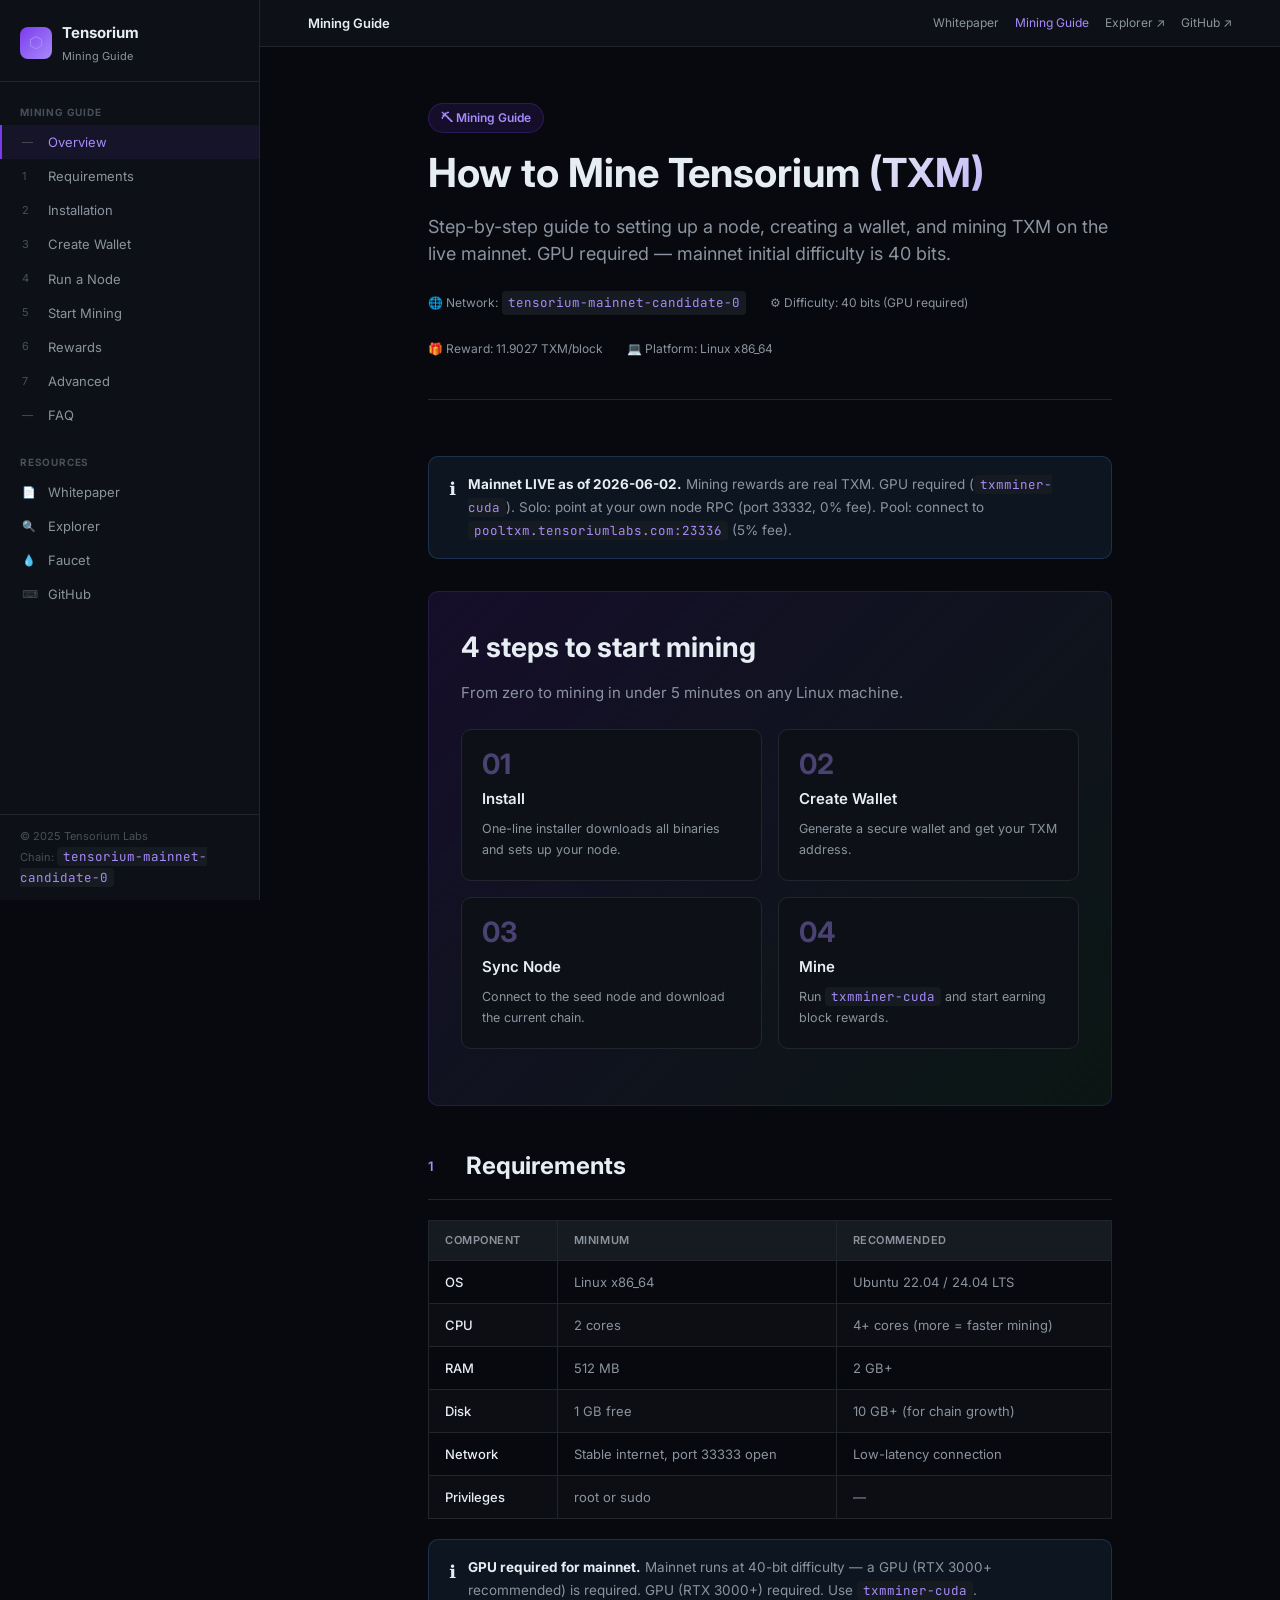
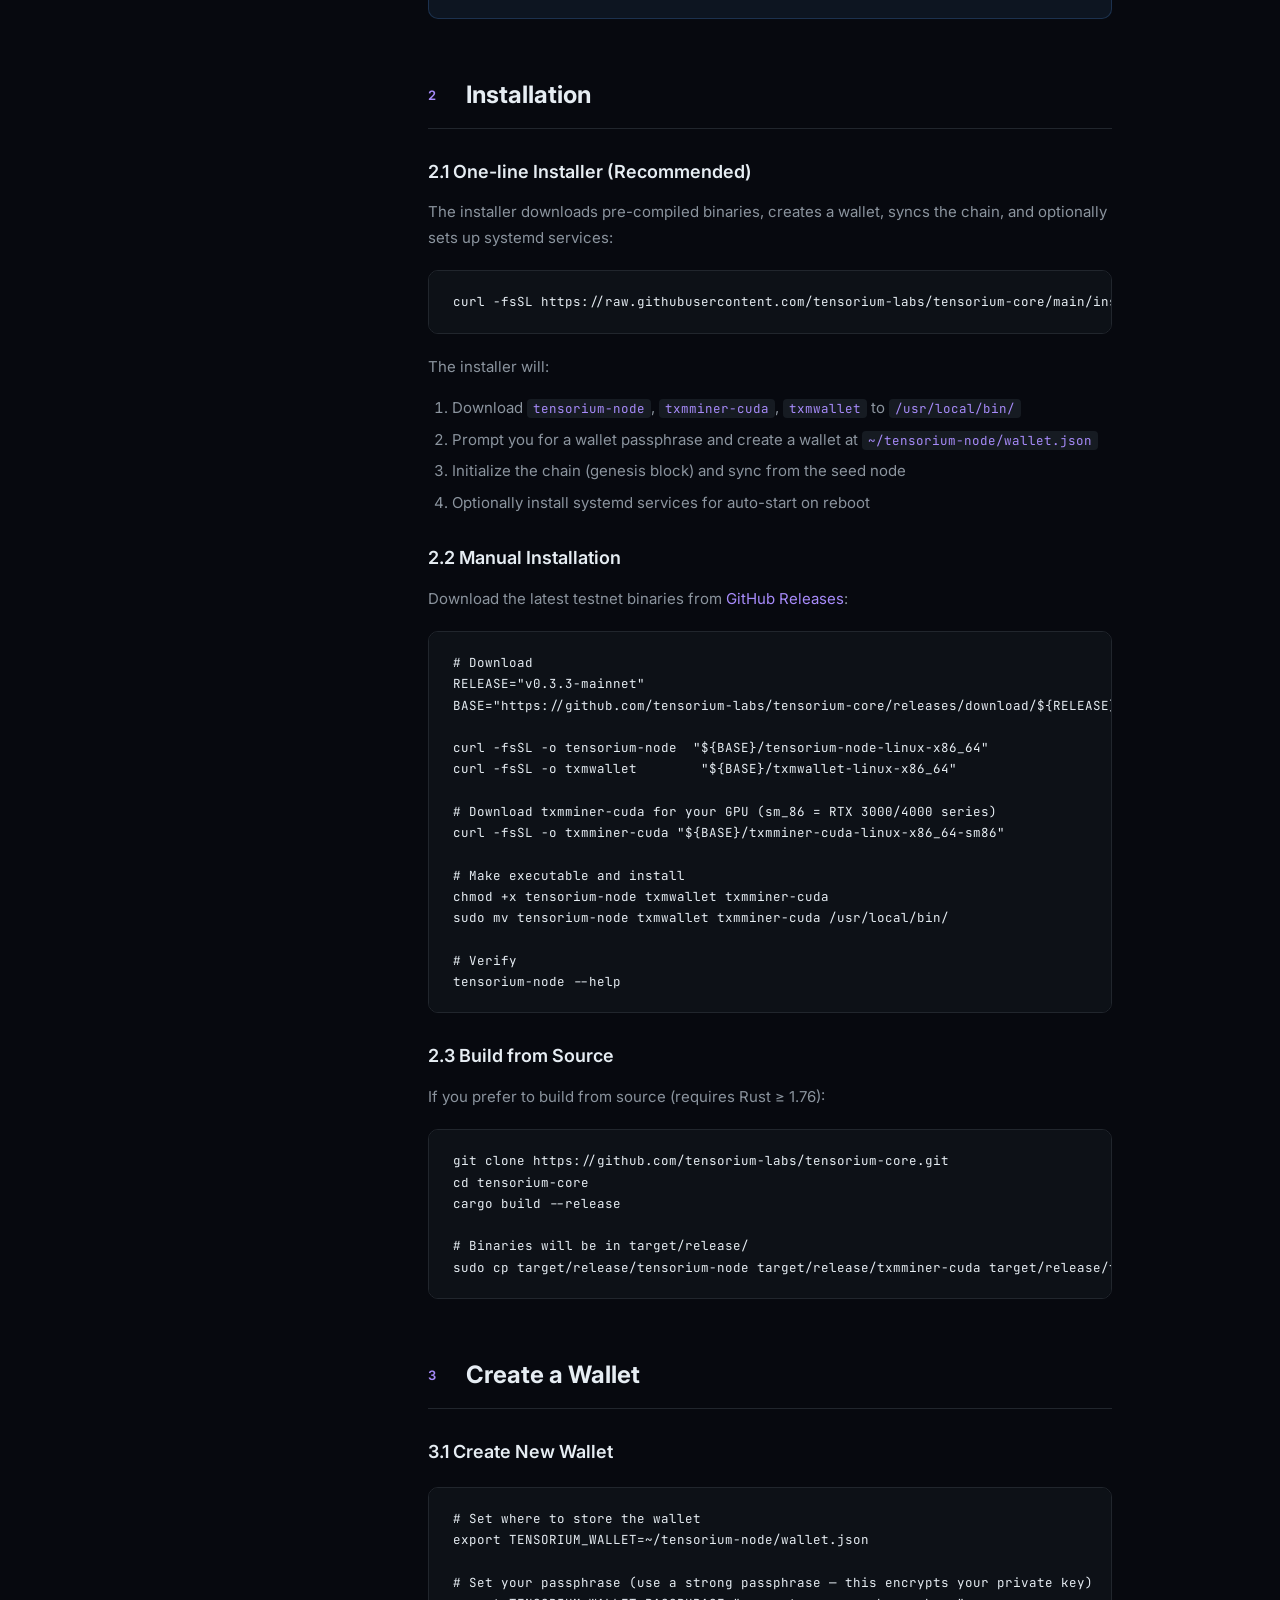
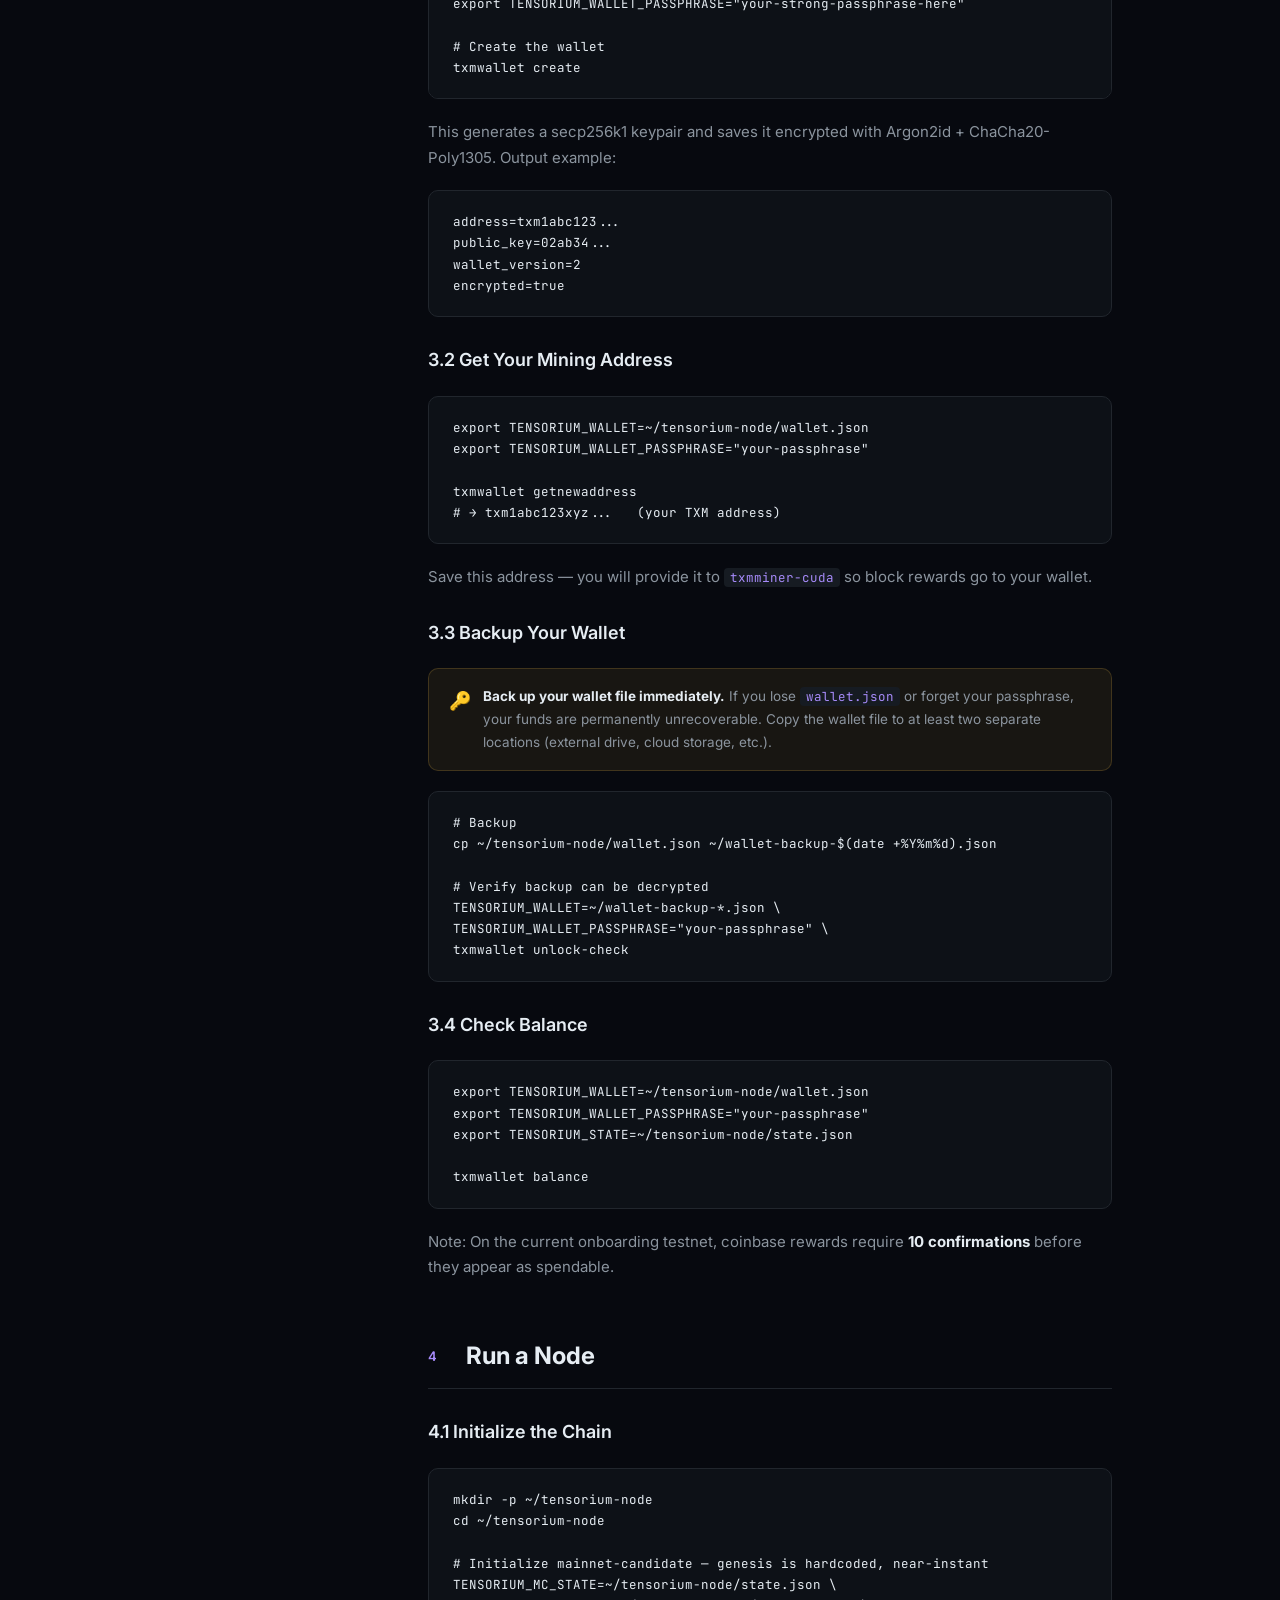
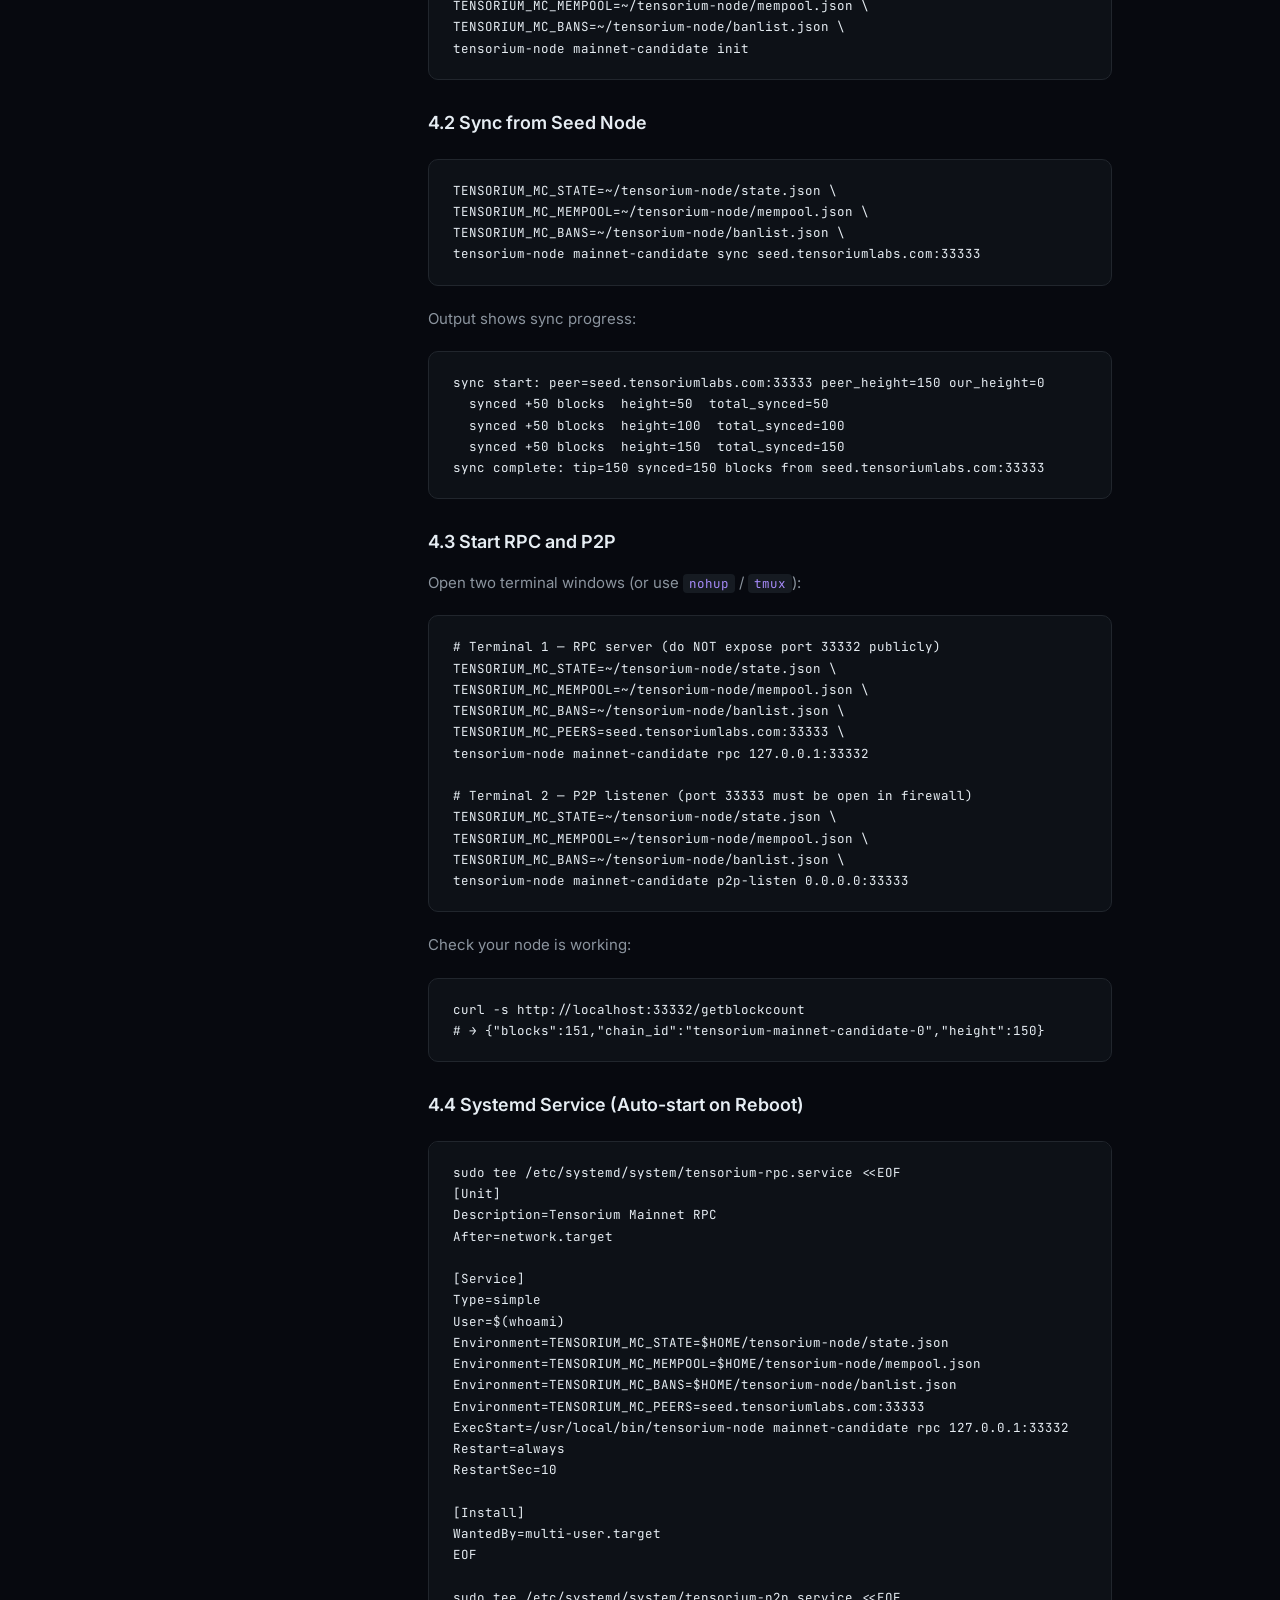
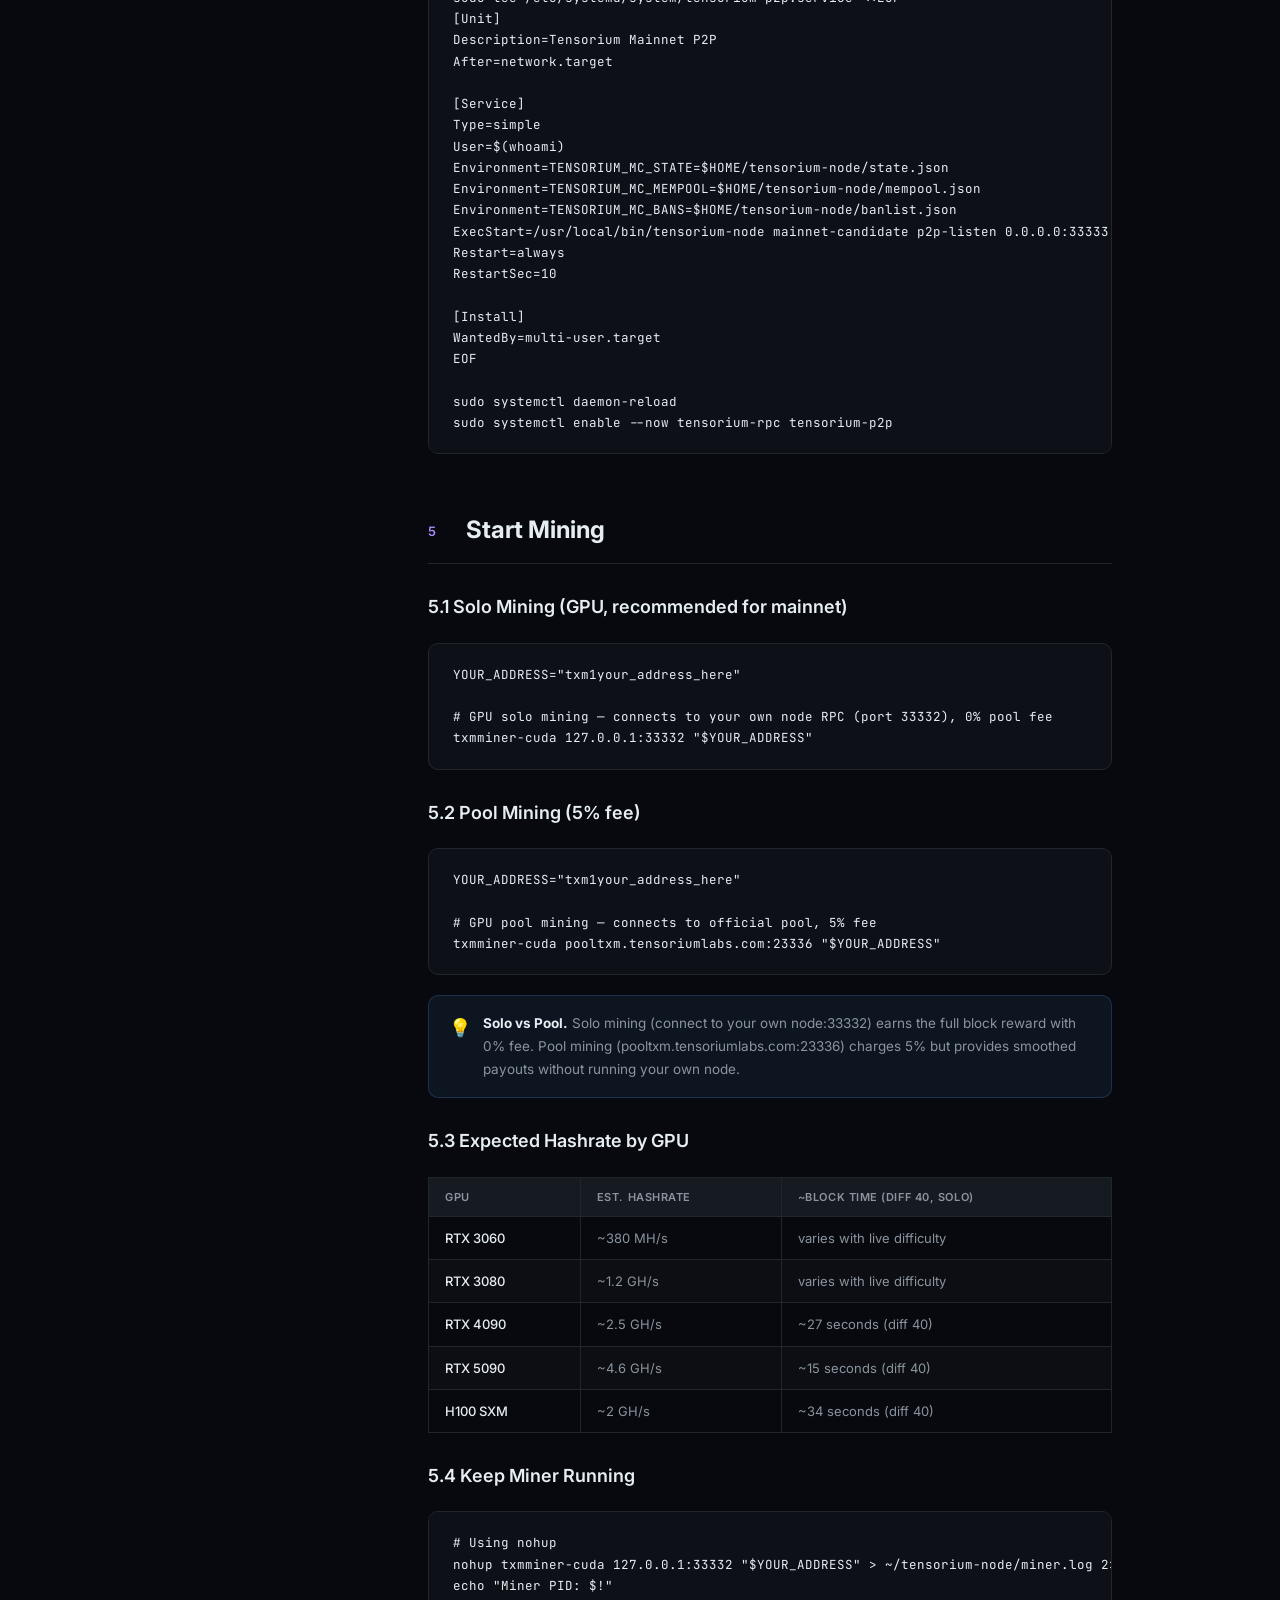
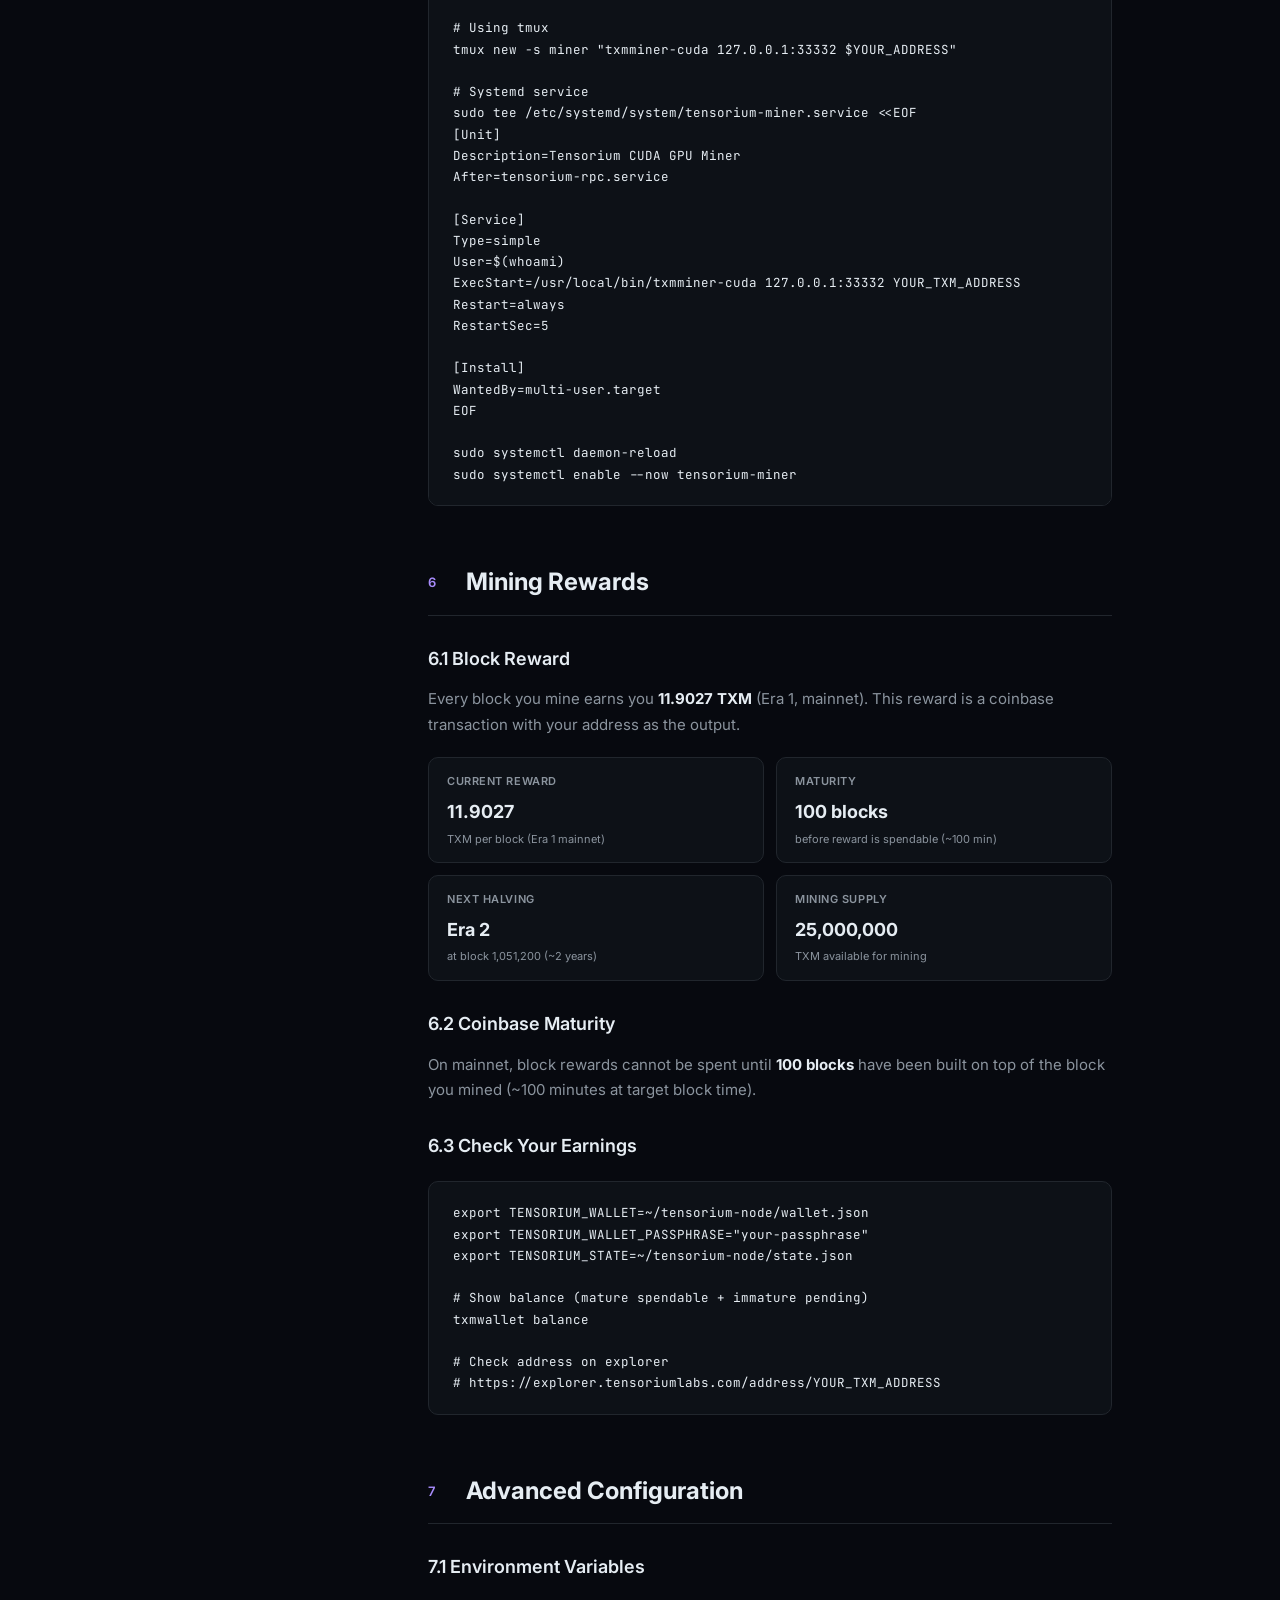
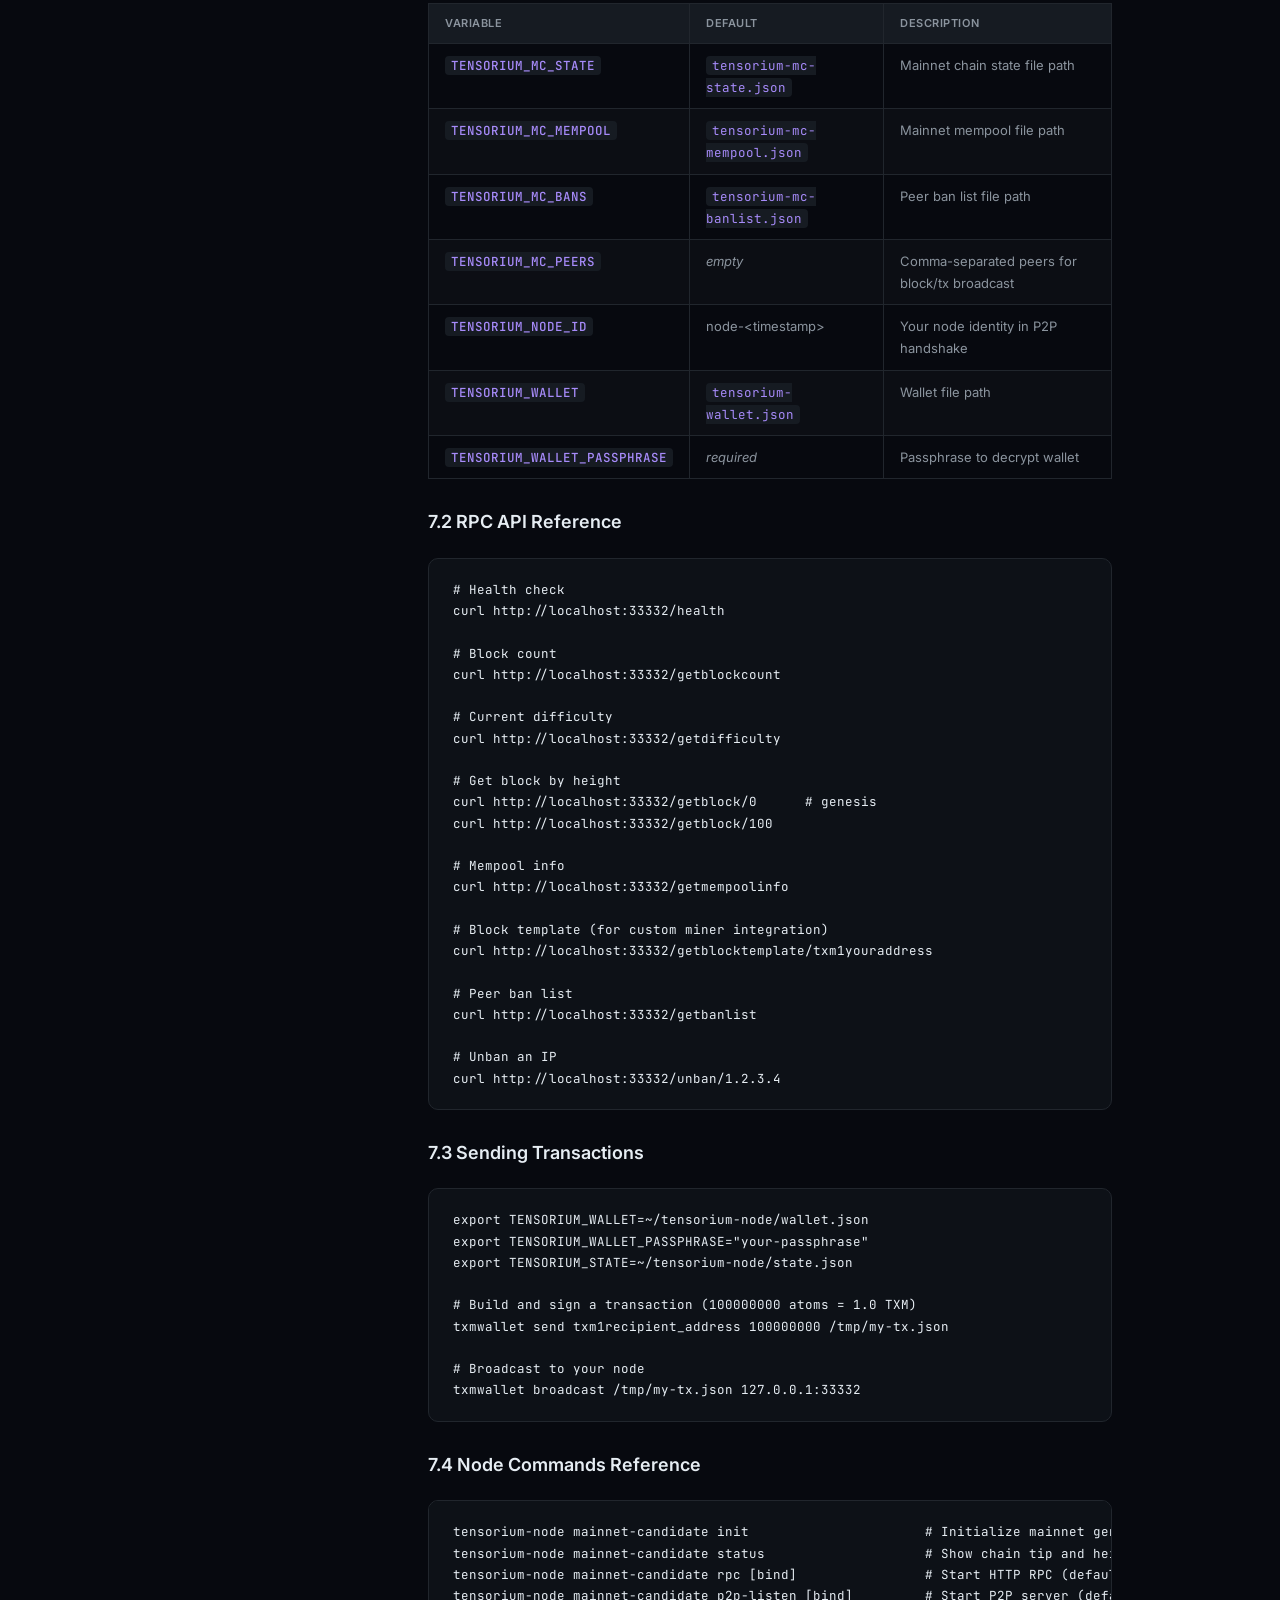
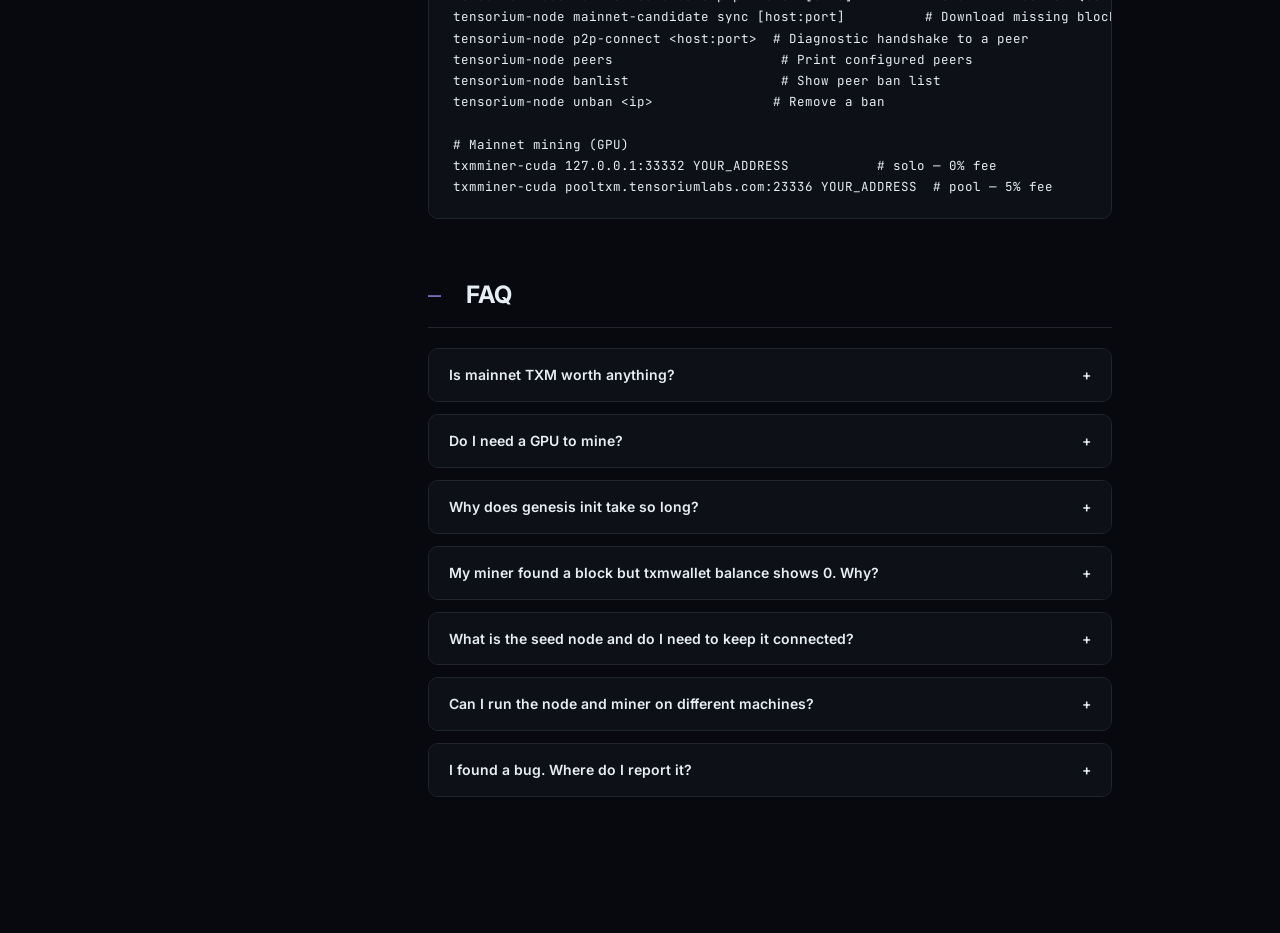
==== mining.html @ 0f385a32 "docs: hide backup seed IP and refresh release references" ====
<!DOCTYPE html>
<html lang="en">
<head>
  <meta charset="UTF-8">
  <meta name="viewport" content="width=device-width, initial-scale=1.0">
  <title>Mining Guide — Tensorium</title>
  <meta name="description" content="How to mine Tensorium (TXM) — setup your node, create a wallet, and start mining on testnet.">
  <link rel="stylesheet" href="/css/style.css">
  <link rel="icon" href="data:image/svg+xml,<svg xmlns='http://www.w3.org/2000/svg' viewBox='0 0 100 100'><text y='.9em' font-size='90'>⬡</text></svg>">
</head>
<body>
<div class="layout">

<!-- Sidebar -->
<aside class="sidebar">
  <a href="/" class="sidebar-logo">
    <div class="logo-icon">⬡</div>
    <div>
      <div class="logo-text">Tensorium</div>
      <div class="logo-sub">Mining Guide</div>
    </div>
  </a>

  <nav class="sidebar-nav">
    <div class="nav-section">Mining Guide</div>
    <a href="#overview"      class="nav-link active"><span class="nav-num">—</span> Overview</a>
    <a href="#requirements"  class="nav-link"><span class="nav-num">1</span> Requirements</a>
    <a href="#install"       class="nav-link"><span class="nav-num">2</span> Installation</a>
    <a href="#wallet"        class="nav-link"><span class="nav-num">3</span> Create Wallet</a>
    <a href="#node"          class="nav-link"><span class="nav-num">4</span> Run a Node</a>
    <a href="#mine"          class="nav-link"><span class="nav-num">5</span> Start Mining</a>
    <a href="#rewards"       class="nav-link"><span class="nav-num">6</span> Rewards</a>
    <a href="#advanced"      class="nav-link"><span class="nav-num">7</span> Advanced</a>
    <a href="#faq"           class="nav-link"><span class="nav-num">—</span> FAQ</a>

    <div class="nav-section" style="margin-top:16px">Resources</div>
    <a href="/"                                             class="nav-link"><span class="nav-num">📄</span> Whitepaper</a>
    <a href="https://explorer.tensoriumlabs.com"            class="nav-link" target="_blank"><span class="nav-num">🔍</span> Explorer</a>
    <a href="https://faucet.tensoriumlabs.com" class="nav-link" target="_blank"><span class="nav-num">💧</span> Faucet</a>
    <a href="https://github.com/tensorium-labs/tensorium-core" class="nav-link" target="_blank"><span class="nav-num">⌨</span> GitHub</a>
  </nav>

  <div class="sidebar-footer">
    © 2025 Tensorium Labs<br>
    Chain: <code>tensorium-mainnet-candidate-0</code>
  </div>
</aside>

<!-- Main -->
<div class="main">
  <div class="page-nav">
    <span class="page-nav-title">Mining Guide</span>
    <div class="page-nav-links">
      <a href="/">Whitepaper</a>
      <a href="/mining.html" class="current">Mining Guide</a>
      <a href="https://explorer.tensoriumlabs.com" target="_blank">Explorer ↗</a>
      <a href="https://github.com/tensorium-labs/tensorium-core" target="_blank">GitHub ↗</a>
    </div>
  </div>

  <div class="content">

    <!-- Header -->
    <div class="doc-header" id="overview">
      <div class="doc-tag">⛏ Mining Guide</div>
      <h1 class="doc-title">How to Mine Tensorium (TXM)</h1>
      <p class="doc-subtitle">Step-by-step guide to setting up a node, creating a wallet, and mining TXM on the live mainnet. GPU required — mainnet initial difficulty is 40 bits.</p>
      <div class="doc-meta">
        <span>🌐 Network: <code>tensorium-mainnet-candidate-0</code></span>
        <span>⚙ Difficulty: 40 bits (GPU required)</span>
        <span>🎁 Reward: 11.9027 TXM/block</span>
        <span>💻 Platform: Linux x86_64</span>
      </div>
    </div>

      <div class="callout callout-info">
        <span class="callout-icon">ℹ</span>
        <div class="callout-body"><strong>Mainnet LIVE as of 2026-06-02.</strong> Mining rewards are real TXM. GPU required (<code>txmminer-cuda</code>). Solo: point at your own node RPC (port 33332, 0% fee). Pool: connect to <code>pooltxm.tensoriumlabs.com:23336</code> (5% fee).</div>
      </div>

    <!-- Quick overview -->
    <div class="mining-hero" style="margin-top:32px">
      <div class="mining-hero-title">4 steps to start mining</div>
      <div class="mining-hero-sub">From zero to mining in under 5 minutes on any Linux machine.</div>
      <div class="step-grid">
        <div class="step-card">
          <div class="step-num">01</div>
          <div class="step-title">Install</div>
          <div class="step-desc">One-line installer downloads all binaries and sets up your node.</div>
        </div>
        <div class="step-card">
          <div class="step-num">02</div>
          <div class="step-title">Create Wallet</div>
          <div class="step-desc">Generate a secure wallet and get your TXM address.</div>
        </div>
        <div class="step-card">
          <div class="step-num">03</div>
          <div class="step-title">Sync Node</div>
          <div class="step-desc">Connect to the seed node and download the current chain.</div>
        </div>
        <div class="step-card">
          <div class="step-num">04</div>
          <div class="step-title">Mine</div>
          <div class="step-desc">Run <code>txmminer-cuda</code> and start earning block rewards.</div>
        </div>
      </div>
    </div>

    <!-- 1. Requirements -->
    <div class="section" id="requirements">
      <h2 class="section-title"><span class="section-num">1</span> Requirements</h2>

      <div class="table-wrap">
        <table>
          <thead><tr><th>Component</th><th>Minimum</th><th>Recommended</th></tr></thead>
          <tbody>
            <tr><td>OS</td><td>Linux x86_64</td><td>Ubuntu 22.04 / 24.04 LTS</td></tr>
            <tr><td>CPU</td><td>2 cores</td><td>4+ cores (more = faster mining)</td></tr>
            <tr><td>RAM</td><td>512 MB</td><td>2 GB+</td></tr>
            <tr><td>Disk</td><td>1 GB free</td><td>10 GB+ (for chain growth)</td></tr>
            <tr><td>Network</td><td>Stable internet, port 33333 open</td><td>Low-latency connection</td></tr>
            <tr><td>Privileges</td><td>root or sudo</td><td>—</td></tr>
          </tbody>
        </table>
      </div>

      <div class="callout callout-info">
        <span class="callout-icon">ℹ</span>
        <div class="callout-body"><strong>GPU required for mainnet.</strong> Mainnet runs at 40-bit difficulty — a GPU (RTX 3000+ recommended) is required. GPU (RTX 3000+) required. Use <code>txmminer-cuda</code>.</div>
      </div>
    </div>

    <!-- 2. Install -->
    <div class="section" id="install">
      <h2 class="section-title"><span class="section-num">2</span> Installation</h2>

      <h3>2.1 One-line Installer (Recommended)</h3>
      <p>The installer downloads pre-compiled binaries, creates a wallet, syncs the chain, and optionally sets up systemd services:</p>

      <pre>curl -fsSL https://raw.githubusercontent.com/tensorium-labs/tensorium-core/main/install.sh | bash</pre>

      <p>The installer will:</p>
      <ol>
        <li>Download <code>tensorium-node</code>, <code>txmminer-cuda</code>, <code>txmwallet</code> to <code>/usr/local/bin/</code></li>
        <li>Prompt you for a wallet passphrase and create a wallet at <code>~/tensorium-node/wallet.json</code></li>
        <li>Initialize the chain (genesis block) and sync from the seed node</li>
        <li>Optionally install systemd services for auto-start on reboot</li>
      </ol>

      <h3>2.2 Manual Installation</h3>
      <p>Download the latest testnet binaries from <a href="https://github.com/tensorium-labs/tensorium-core/releases" target="_blank">GitHub Releases</a>:</p>

      <pre># Download
RELEASE="v0.3.3-mainnet"
BASE="https://github.com/tensorium-labs/tensorium-core/releases/download/${RELEASE}"

curl -fsSL -o tensorium-node  "${BASE}/tensorium-node-linux-x86_64"
curl -fsSL -o txmwallet        "${BASE}/txmwallet-linux-x86_64"

# Download txmminer-cuda for your GPU (sm_86 = RTX 3000/4000 series)
curl -fsSL -o txmminer-cuda "${BASE}/txmminer-cuda-linux-x86_64-sm86"

# Make executable and install
chmod +x tensorium-node txmwallet txmminer-cuda
sudo mv tensorium-node txmwallet txmminer-cuda /usr/local/bin/

# Verify
tensorium-node --help</pre>

      <h3>2.3 Build from Source</h3>
      <p>If you prefer to build from source (requires Rust ≥ 1.76):</p>
      <pre>git clone https://github.com/tensorium-labs/tensorium-core.git
cd tensorium-core
cargo build --release

# Binaries will be in target/release/
sudo cp target/release/tensorium-node target/release/txmminer-cuda target/release/txmwallet /usr/local/bin/</pre>
    </div>

    <!-- 3. Wallet -->
    <div class="section" id="wallet">
      <h2 class="section-title"><span class="section-num">3</span> Create a Wallet</h2>

      <h3>3.1 Create New Wallet</h3>
      <pre># Set where to store the wallet
export TENSORIUM_WALLET=~/tensorium-node/wallet.json

# Set your passphrase (use a strong passphrase — this encrypts your private key)
export TENSORIUM_WALLET_PASSPHRASE="your-strong-passphrase-here"

# Create the wallet
txmwallet create</pre>

      <p>This generates a secp256k1 keypair and saves it encrypted with Argon2id + ChaCha20-Poly1305. Output example:</p>
      <pre>address=txm1abc123...
public_key=02ab34...
wallet_version=2
encrypted=true</pre>

      <h3>3.2 Get Your Mining Address</h3>
      <pre>export TENSORIUM_WALLET=~/tensorium-node/wallet.json
export TENSORIUM_WALLET_PASSPHRASE="your-passphrase"

txmwallet getnewaddress
# → txm1abc123xyz...   (your TXM address)</pre>

      <p>Save this address — you will provide it to <code>txmminer-cuda</code> so block rewards go to your wallet.</p>

      <h3>3.3 Backup Your Wallet</h3>

      <div class="callout callout-warn">
        <span class="callout-icon">🔑</span>
        <div class="callout-body">
          <strong>Back up your wallet file immediately.</strong> If you lose <code>wallet.json</code> or forget your passphrase, your funds are permanently unrecoverable. Copy the wallet file to at least two separate locations (external drive, cloud storage, etc.).
        </div>
      </div>

      <pre># Backup
cp ~/tensorium-node/wallet.json ~/wallet-backup-$(date +%Y%m%d).json

# Verify backup can be decrypted
TENSORIUM_WALLET=~/wallet-backup-*.json \
TENSORIUM_WALLET_PASSPHRASE="your-passphrase" \
txmwallet unlock-check</pre>

      <h3>3.4 Check Balance</h3>
      <pre>export TENSORIUM_WALLET=~/tensorium-node/wallet.json
export TENSORIUM_WALLET_PASSPHRASE="your-passphrase"
export TENSORIUM_STATE=~/tensorium-node/state.json

txmwallet balance</pre>

      <p>Note: On the current onboarding testnet, coinbase rewards require <strong>10 confirmations</strong> before they appear as spendable.</p>
    </div>

    <!-- 4. Node -->
    <div class="section" id="node">
      <h2 class="section-title"><span class="section-num">4</span> Run a Node</h2>

      <h3>4.1 Initialize the Chain</h3>
      <pre>mkdir -p ~/tensorium-node
cd ~/tensorium-node

# Initialize mainnet-candidate — genesis is hardcoded, near-instant
TENSORIUM_MC_STATE=~/tensorium-node/state.json \
TENSORIUM_MC_MEMPOOL=~/tensorium-node/mempool.json \
TENSORIUM_MC_BANS=~/tensorium-node/banlist.json \
tensorium-node mainnet-candidate init</pre>

      <h3>4.2 Sync from Seed Node</h3>
      <pre>TENSORIUM_MC_STATE=~/tensorium-node/state.json \
TENSORIUM_MC_MEMPOOL=~/tensorium-node/mempool.json \
TENSORIUM_MC_BANS=~/tensorium-node/banlist.json \
tensorium-node mainnet-candidate sync seed.tensoriumlabs.com:33333</pre>

      <p>Output shows sync progress:</p>
      <pre>sync start: peer=seed.tensoriumlabs.com:33333 peer_height=150 our_height=0
  synced +50 blocks  height=50  total_synced=50
  synced +50 blocks  height=100  total_synced=100
  synced +50 blocks  height=150  total_synced=150
sync complete: tip=150 synced=150 blocks from seed.tensoriumlabs.com:33333</pre>

      <h3>4.3 Start RPC and P2P</h3>
      <p>Open two terminal windows (or use <code>nohup</code> / <code>tmux</code>):</p>
      <pre># Terminal 1 — RPC server (do NOT expose port 33332 publicly)
TENSORIUM_MC_STATE=~/tensorium-node/state.json \
TENSORIUM_MC_MEMPOOL=~/tensorium-node/mempool.json \
TENSORIUM_MC_BANS=~/tensorium-node/banlist.json \
TENSORIUM_MC_PEERS=seed.tensoriumlabs.com:33333 \
tensorium-node mainnet-candidate rpc 127.0.0.1:33332

# Terminal 2 — P2P listener (port 33333 must be open in firewall)
TENSORIUM_MC_STATE=~/tensorium-node/state.json \
TENSORIUM_MC_MEMPOOL=~/tensorium-node/mempool.json \
TENSORIUM_MC_BANS=~/tensorium-node/banlist.json \
tensorium-node mainnet-candidate p2p-listen 0.0.0.0:33333</pre>

      <p>Check your node is working:</p>
      <pre>curl -s http://localhost:33332/getblockcount
# → {"blocks":151,"chain_id":"tensorium-mainnet-candidate-0","height":150}</pre>

      <h3>4.4 Systemd Service (Auto-start on Reboot)</h3>
      <pre>sudo tee /etc/systemd/system/tensorium-rpc.service &lt;&lt;EOF
[Unit]
Description=Tensorium Mainnet RPC
After=network.target

[Service]
Type=simple
User=$(whoami)
Environment=TENSORIUM_MC_STATE=$HOME/tensorium-node/state.json
Environment=TENSORIUM_MC_MEMPOOL=$HOME/tensorium-node/mempool.json
Environment=TENSORIUM_MC_BANS=$HOME/tensorium-node/banlist.json
Environment=TENSORIUM_MC_PEERS=seed.tensoriumlabs.com:33333
ExecStart=/usr/local/bin/tensorium-node mainnet-candidate rpc 127.0.0.1:33332
Restart=always
RestartSec=10

[Install]
WantedBy=multi-user.target
EOF

sudo tee /etc/systemd/system/tensorium-p2p.service &lt;&lt;EOF
[Unit]
Description=Tensorium Mainnet P2P
After=network.target

[Service]
Type=simple
User=$(whoami)
Environment=TENSORIUM_MC_STATE=$HOME/tensorium-node/state.json
Environment=TENSORIUM_MC_MEMPOOL=$HOME/tensorium-node/mempool.json
Environment=TENSORIUM_MC_BANS=$HOME/tensorium-node/banlist.json
ExecStart=/usr/local/bin/tensorium-node mainnet-candidate p2p-listen 0.0.0.0:33333
Restart=always
RestartSec=10

[Install]
WantedBy=multi-user.target
EOF

sudo systemctl daemon-reload
sudo systemctl enable --now tensorium-rpc tensorium-p2p</pre>
    </div>

    <!-- 5. Mine -->
    <div class="section" id="mine">
      <h2 class="section-title"><span class="section-num">5</span> Start Mining</h2>

      <h3>5.1 Solo Mining (GPU, recommended for mainnet)</h3>
      <pre>YOUR_ADDRESS="txm1your_address_here"

# GPU solo mining — connects to your own node RPC (port 33332), 0% pool fee
txmminer-cuda 127.0.0.1:33332 "$YOUR_ADDRESS"</pre>

      <h3>5.2 Pool Mining (5% fee)</h3>
      <pre>YOUR_ADDRESS="txm1your_address_here"

# GPU pool mining — connects to official pool, 5% fee
txmminer-cuda pooltxm.tensoriumlabs.com:23336 "$YOUR_ADDRESS"</pre>

      <div class="callout callout-info">
        <span class="callout-icon">💡</span>
        <div class="callout-body"><strong>Solo vs Pool.</strong> Solo mining (connect to your own node:33332) earns the full block reward with 0% fee. Pool mining (pooltxm.tensoriumlabs.com:23336) charges 5% but provides smoothed payouts without running your own node. </div>
      </div>

      <h3>5.3 Expected Hashrate by GPU</h3>
      <div class="table-wrap">
        <table>
          <thead><tr><th>GPU</th><th>Est. Hashrate</th><th>~Block Time (diff 40, solo)</th></tr></thead>
          <tbody>
            <tr><td>RTX 3060</td><td>~380 MH/s</td><td>varies with live difficulty</td></tr>
            <tr><td>RTX 3080</td><td>~1.2 GH/s</td><td>varies with live difficulty</td></tr>
            <tr><td>RTX 4090</td><td>~2.5 GH/s</td><td>~27 seconds (diff 40)</td></tr>
            <tr><td>RTX 5090</td><td>~4.6 GH/s</td><td>~15 seconds (diff 40)</td></tr>
            <tr><td>H100 SXM</td><td>~2 GH/s</td><td>~34 seconds (diff 40)</td></tr>
          </tbody>
        </table>
      </div>

      <h3>5.4 Keep Miner Running</h3>
      <pre># Using nohup
nohup txmminer-cuda 127.0.0.1:33332 "$YOUR_ADDRESS" > ~/tensorium-node/miner.log 2>&1 &
echo "Miner PID: $!"

# Using tmux
tmux new -s miner "txmminer-cuda 127.0.0.1:33332 $YOUR_ADDRESS"

# Systemd service
sudo tee /etc/systemd/system/tensorium-miner.service &lt;&lt;EOF
[Unit]
Description=Tensorium CUDA GPU Miner
After=tensorium-rpc.service

[Service]
Type=simple
User=$(whoami)
ExecStart=/usr/local/bin/txmminer-cuda 127.0.0.1:33332 YOUR_TXM_ADDRESS
Restart=always
RestartSec=5

[Install]
WantedBy=multi-user.target
EOF

sudo systemctl daemon-reload
sudo systemctl enable --now tensorium-miner</pre>
    </div>

    <!-- 6. Rewards -->
    <div class="section" id="rewards">
      <h2 class="section-title"><span class="section-num">6</span> Mining Rewards</h2>

      <h3>6.1 Block Reward</h3>
      <p>Every block you mine earns you <strong>11.9027 TXM</strong> (Era 1, mainnet). This reward is a coinbase transaction with your address as the output.</p>

      <div class="spec-grid">
        <div class="spec-item">
          <div class="spec-label">Current Reward</div>
          <div class="spec-value">11.9027</div>
          <div class="spec-sub">TXM per block (Era 1 mainnet)</div>
        </div>
        <div class="spec-item">
          <div class="spec-label">Maturity</div>
          <div class="spec-value">100 blocks</div>
          <div class="spec-sub">before reward is spendable (~100 min)</div>
        </div>
        <div class="spec-item">
          <div class="spec-label">Next Halving</div>
          <div class="spec-value">Era 2</div>
          <div class="spec-sub">at block 1,051,200 (~2 years)</div>
        </div>
        <div class="spec-item">
          <div class="spec-label">Mining Supply</div>
          <div class="spec-value">25,000,000</div>
          <div class="spec-sub">TXM available for mining</div>
        </div>
      </div>

      <h3>6.2 Coinbase Maturity</h3>
      <p>On mainnet, block rewards cannot be spent until <strong>100 blocks</strong> have been built on top of the block you mined (~100 minutes at target block time).</p>

      <h3>6.3 Check Your Earnings</h3>
      <pre>export TENSORIUM_WALLET=~/tensorium-node/wallet.json
export TENSORIUM_WALLET_PASSPHRASE="your-passphrase"
export TENSORIUM_STATE=~/tensorium-node/state.json

# Show balance (mature spendable + immature pending)
txmwallet balance

# Check address on explorer
# https://explorer.tensoriumlabs.com/address/YOUR_TXM_ADDRESS</pre>
    </div>

    <!-- 7. Advanced -->
    <div class="section" id="advanced">
      <h2 class="section-title"><span class="section-num">7</span> Advanced Configuration</h2>

      <h3>7.1 Environment Variables</h3>
      <div class="table-wrap">
        <table>
          <thead><tr><th>Variable</th><th>Default</th><th>Description</th></tr></thead>
          <tbody>
            <tr><td><code>TENSORIUM_MC_STATE</code></td><td><code>tensorium-mc-state.json</code></td><td>Mainnet chain state file path</td></tr>
            <tr><td><code>TENSORIUM_MC_MEMPOOL</code></td><td><code>tensorium-mc-mempool.json</code></td><td>Mainnet mempool file path</td></tr>
            <tr><td><code>TENSORIUM_MC_BANS</code></td><td><code>tensorium-mc-banlist.json</code></td><td>Peer ban list file path</td></tr>
            <tr><td><code>TENSORIUM_MC_PEERS</code></td><td><em>empty</em></td><td>Comma-separated peers for block/tx broadcast</td></tr>
            <tr><td><code>TENSORIUM_NODE_ID</code></td><td>node-&lt;timestamp&gt;</td><td>Your node identity in P2P handshake</td></tr>
            <tr><td><code>TENSORIUM_WALLET</code></td><td><code>tensorium-wallet.json</code></td><td>Wallet file path</td></tr>
            <tr><td><code>TENSORIUM_WALLET_PASSPHRASE</code></td><td><em>required</em></td><td>Passphrase to decrypt wallet</td></tr>
          </tbody>
        </table>
      </div>

      <h3>7.2 RPC API Reference</h3>
      <pre># Health check
curl http://localhost:33332/health

# Block count
curl http://localhost:33332/getblockcount

# Current difficulty
curl http://localhost:33332/getdifficulty

# Get block by height
curl http://localhost:33332/getblock/0      # genesis
curl http://localhost:33332/getblock/100

# Mempool info
curl http://localhost:33332/getmempoolinfo

# Block template (for custom miner integration)
curl http://localhost:33332/getblocktemplate/txm1youraddress

# Peer ban list
curl http://localhost:33332/getbanlist

# Unban an IP
curl http://localhost:33332/unban/1.2.3.4</pre>

      <h3>7.3 Sending Transactions</h3>
      <pre>export TENSORIUM_WALLET=~/tensorium-node/wallet.json
export TENSORIUM_WALLET_PASSPHRASE="your-passphrase"
export TENSORIUM_STATE=~/tensorium-node/state.json

# Build and sign a transaction (100000000 atoms = 1.0 TXM)
txmwallet send txm1recipient_address 100000000 /tmp/my-tx.json

# Broadcast to your node
txmwallet broadcast /tmp/my-tx.json 127.0.0.1:33332</pre>

      <h3>7.4 Node Commands Reference</h3>
      <pre>tensorium-node mainnet-candidate init                      # Initialize mainnet genesis block (near-instant)
tensorium-node mainnet-candidate status                    # Show chain tip and height
tensorium-node mainnet-candidate rpc [bind]                # Start HTTP RPC (default 127.0.0.1:33332)
tensorium-node mainnet-candidate p2p-listen [bind]         # Start P2P server (default 0.0.0.0:33333)
tensorium-node mainnet-candidate sync [host:port]          # Download missing blocks from a peer
tensorium-node p2p-connect &lt;host:port&gt;  # Diagnostic handshake to a peer
tensorium-node peers                     # Print configured peers
tensorium-node banlist                   # Show peer ban list
tensorium-node unban &lt;ip&gt;               # Remove a ban

# Mainnet mining (GPU)
txmminer-cuda 127.0.0.1:33332 YOUR_ADDRESS           # solo — 0% fee
txmminer-cuda pooltxm.tensoriumlabs.com:23336 YOUR_ADDRESS  # pool — 5% fee</pre>
    </div>

    <!-- FAQ -->
    <div class="section" id="faq">
      <h2 class="section-title"><span class="section-num">—</span> FAQ</h2>

      <div class="faq-item">
        <div class="faq-q" onclick="toggleFaq(this)">
          Is mainnet TXM worth anything? <span>+</span>
        </div>
        <div class="faq-a">
          Mainnet is live since 2026-06-02. Mainnet TXM can be bridged to Optimism as wTXM and traded via Uniswap V4. Always conduct your own research. See the <a href="https://github.com/tensorium-labs/tensorium-core/blob/main/docs/project/RISK_DISCLOSURE.md" target="_blank">Risk Disclosure</a>.
        </div>
      </div>

      <div class="faq-item">
        <div class="faq-q" onclick="toggleFaq(this)">
          Do I need a GPU to mine? <span>+</span>
        </div>
        <div class="faq-a">
          Yes. Mainnet runs at 40-bit initial difficulty — a GPU (RTX 3000+ recommended) is required. Download <code>txmminer-cuda</code> from the <a href="https://github.com/tensorium-labs/tensorium-core/releases" target="_blank">latest release</a>.
        </div>
      </div>

      <div class="faq-item">
        <div class="faq-q" onclick="toggleFaq(this)">
          Why does genesis init take so long? <span>+</span>
        </div>
        <div class="faq-a">
          The mainnet genesis is hardcoded in the binary. Running <code>tensorium-node mainnet-candidate init</code> should be near-instant. If it hangs, check you have the correct binary version (<code>v0.3.3-mainnet</code> or later).
        </div>
      </div>

      <div class="faq-item">
        <div class="faq-q" onclick="toggleFaq(this)">
          My miner found a block but txmwallet balance shows 0. Why? <span>+</span>
        </div>
        <div class="faq-a">
          On mainnet, coinbase rewards require 100 block confirmations before they are spendable (~100 minutes at target block time). Wait for 100 more blocks after your block, then check your balance again.
        </div>
      </div>

      <div class="faq-item">
        <div class="faq-q" onclick="toggleFaq(this)">
          What is the seed node and do I need to keep it connected? <span>+</span>
        </div>
        <div class="faq-a">
          The seed node at <code>seed.tensoriumlabs.com:33333</code> is the bootstrap node run by Tensorium Labs. You need it to sync your initial chain state and broadcast mined blocks. Set <code>TENSORIUM_MC_PEERS=seed.tensoriumlabs.com:33333</code> in your RPC service for automatic block propagation.
        </div>
      </div>

      <div class="faq-item">
        <div class="faq-q" onclick="toggleFaq(this)">
          Can I run the node and miner on different machines? <span>+</span>
        </div>
        <div class="faq-a">
          Yes. The miner connects to the node via RPC (port 33332). If the miner is on a different machine, set <code>TENSORIUM_RPC_ALLOW_PUBLIC=1</code> and bind to <code>0.0.0.0:33332</code>, but restrict access via firewall to trusted IPs only. Never expose the RPC port publicly without a reverse proxy.
        </div>
      </div>

      <div class="faq-item">
        <div class="faq-q" onclick="toggleFaq(this)">
          I found a bug. Where do I report it? <span>+</span>
        </div>
        <div class="faq-a">
          Open an issue on GitHub: <a href="https://github.com/tensorium-labs/tensorium-core/issues" target="_blank">github.com/tensorium-labs/tensorium-core/issues</a>. Include your OS version, the binary version (from release tag), and steps to reproduce.
        </div>
      </div>
    </div>

  </div><!-- /content -->
</div><!-- /main -->
</div><!-- /layout -->

<script>
function toggleFaq(el) {
  const answer = el.nextElementSibling;
  const icon   = el.querySelector('span');
  const isOpen = answer.classList.contains('open');
  document.querySelectorAll('.faq-a.open').forEach(a => {
    a.classList.remove('open');
    a.previousElementSibling.querySelector('span').textContent = '+';
  });
  if (!isOpen) {
    answer.classList.add('open');
    icon.textContent = '−';
  }
}

// Active nav link on scroll
const sections = document.querySelectorAll('.section, [id="overview"]');
const links    = document.querySelectorAll('.nav-link');

const obs = new IntersectionObserver(entries => {
  entries.forEach(e => {
    if (e.isIntersecting) {
      links.forEach(l => l.classList.remove('active'));
      const link = document.querySelector(`.nav-link[href="#${e.target.id}"]`);
      if (link) link.classList.add('active');
    }
  });
}, { rootMargin: '-20% 0px -70% 0px' });

sections.forEach(s => { if(s.id) obs.observe(s); });
</script>
</body>
</html>
---- css/style.css ----
@import url('https://fonts.googleapis.com/css2?family=Inter:wght@400;500;600;700&family=JetBrains+Mono:wght@400;500&family=Lora:ital,wght@0,400;0,600;1,400&display=swap');

:root {
  --bg:         #07090f;
  --surface:    #0d1117;
  --surface2:   #161b22;
  --border:     #21262d;
  --border2:    #30363d;
  --primary:    #7c3aed;
  --primary-l:  #a78bfa;
  --blue:       #58a6ff;
  --green:      #3fb950;
  --yellow:     #e3b341;
  --text:       #e6edf3;
  --text2:      #8b949e;
  --text3:      #484f58;
  --sidebar-w:  260px;
  --content-w:  780px;
  --radius:     10px;
}

*, *::before, *::after { box-sizing: border-box; margin: 0; padding: 0; }

html { scroll-behavior: smooth; }

body {
  font-family: 'Inter', system-ui, sans-serif;
  background: var(--bg);
  color: var(--text);
  font-size: 15px;
  line-height: 1.7;
}

a { color: var(--primary-l); text-decoration: none; }
a:hover { text-decoration: underline; }

/* ── Layout ─────────────────────────────────────────────────────────────── */

.layout {
  display: flex;
  min-height: 100vh;
}

/* ── Sidebar ─────────────────────────────────────────────────────────────── */

.sidebar {
  width: var(--sidebar-w);
  flex-shrink: 0;
  background: var(--surface);
  border-right: 1px solid var(--border);
  position: fixed;
  top: 0;
  left: 0;
  height: 100vh;
  overflow-y: auto;
  display: flex;
  flex-direction: column;
}

.sidebar-logo {
  display: flex;
  align-items: center;
  gap: 10px;
  padding: 20px 20px 16px;
  border-bottom: 1px solid var(--border);
  text-decoration: none;
}

.sidebar-logo:hover { text-decoration: none; }

.logo-icon {
  width: 32px; height: 32px;
  background: linear-gradient(135deg, var(--primary), var(--primary-l));
  border-radius: 8px;
  display: flex; align-items: center; justify-content: center;
  font-size: 16px; flex-shrink: 0;
}

.logo-text { font-weight: 700; font-size: 15px; color: var(--text); }
.logo-sub  { font-size: 11px; color: var(--text2); margin-top: 1px; }

.sidebar-nav { padding: 16px 0; flex: 1; }

.nav-section {
  padding: 6px 20px 4px;
  font-size: 10px;
  font-weight: 700;
  text-transform: uppercase;
  letter-spacing: .08em;
  color: var(--text3);
}

.nav-link {
  display: flex;
  align-items: center;
  gap: 8px;
  padding: 6px 20px;
  font-size: 13px;
  color: var(--text2);
  text-decoration: none;
  border-left: 2px solid transparent;
  transition: color .15s, background .15s;
}

.nav-link:hover { color: var(--text); background: var(--surface2); text-decoration: none; }
.nav-link.active { color: var(--primary-l); border-left-color: var(--primary); background: rgba(124,58,237,.08); }
.nav-link .nav-num { font-size: 11px; color: var(--text3); min-width: 18px; }

.sidebar-footer {
  padding: 12px 20px;
  border-top: 1px solid var(--border);
  font-size: 11px;
  color: var(--text3);
}

.sidebar-footer a { color: var(--text2); }

/* ── Main content ────────────────────────────────────────────────────────── */

.main {
  margin-left: var(--sidebar-w);
  flex: 1;
  min-width: 0;
}

.page-nav {
  display: flex;
  align-items: center;
  gap: 12px;
  padding: 12px 48px;
  border-bottom: 1px solid var(--border);
  background: var(--surface);
  position: sticky;
  top: 0;
  z-index: 10;
}

.page-nav-title { font-size: 13px; font-weight: 600; }
.page-nav-links { display: flex; gap: 16px; margin-left: auto; }
.page-nav-links a { font-size: 12px; color: var(--text2); }
.page-nav-links a:hover { color: var(--text); text-decoration: none; }
.page-nav-links a.current { color: var(--primary-l); }

.content {
  max-width: var(--content-w);
  margin: 0 auto;
  padding: 56px 48px 80px;
}

/* ── Document styles ─────────────────────────────────────────────────────── */

.doc-header { margin-bottom: 56px; padding-bottom: 40px; border-bottom: 1px solid var(--border); }

.doc-tag {
  display: inline-flex;
  align-items: center;
  gap: 6px;
  background: rgba(124,58,237,.12);
  color: var(--primary-l);
  border: 1px solid rgba(124,58,237,.25);
  padding: 4px 12px;
  border-radius: 20px;
  font-size: 12px;
  font-weight: 600;
  margin-bottom: 16px;
}

.doc-title {
  font-size: 40px;
  font-weight: 700;
  line-height: 1.2;
  margin-bottom: 16px;
  background: linear-gradient(135deg, var(--text) 60%, var(--primary-l));
  -webkit-background-clip: text;
  -webkit-text-fill-color: transparent;
  background-clip: text;
}

.doc-subtitle {
  font-size: 18px;
  color: var(--text2);
  margin-bottom: 24px;
  line-height: 1.5;
}

.doc-meta {
  display: flex;
  gap: 24px;
  flex-wrap: wrap;
  font-size: 12px;
  color: var(--text2);
}

.doc-meta span { display: flex; align-items: center; gap: 4px; }

/* Section headings */

.section { margin-bottom: 56px; scroll-margin-top: 80px; }

h2.section-title {
  font-size: 24px;
  font-weight: 700;
  color: var(--text);
  margin-bottom: 20px;
  padding-bottom: 12px;
  border-bottom: 1px solid var(--border);
  display: flex;
  align-items: center;
  gap: 10px;
}

.section-num {
  font-size: 13px;
  color: var(--primary-l);
  font-weight: 600;
  min-width: 28px;
}

h3 {
  font-size: 18px;
  font-weight: 600;
  color: var(--text);
  margin: 28px 0 12px;
}

h4 {
  font-size: 15px;
  font-weight: 600;
  color: var(--text2);
  margin: 20px 0 8px;
  text-transform: uppercase;
  letter-spacing: .05em;
  font-size: 11px;
}

p {
  color: var(--text2);
  margin-bottom: 16px;
}

p strong { color: var(--text); }

/* Abstract */
.abstract {
  background: var(--surface);
  border: 1px solid var(--border);
  border-left: 3px solid var(--primary);
  border-radius: var(--radius);
  padding: 24px 28px;
  margin-bottom: 48px;
  font-style: italic;
  color: var(--text2);
  font-size: 14px;
  line-height: 1.8;
}

/* Tables */
.table-wrap { overflow-x: auto; margin: 20px 0; }

table {
  width: 100%;
  border-collapse: collapse;
  font-size: 13px;
}

th {
  background: var(--surface2);
  padding: 10px 16px;
  text-align: left;
  font-size: 11px;
  font-weight: 600;
  text-transform: uppercase;
  letter-spacing: .05em;
  color: var(--text2);
  border: 1px solid var(--border);
}

td {
  padding: 10px 16px;
  border: 1px solid var(--border);
  color: var(--text2);
  vertical-align: top;
}

td strong { color: var(--text); }
td:first-child { color: var(--text); font-weight: 500; }

tr:nth-child(even) td { background: rgba(255,255,255,.02); }

/* Code blocks */
pre {
  background: var(--surface);
  border: 1px solid var(--border);
  border-radius: var(--radius);
  padding: 20px 24px;
  overflow-x: auto;
  font-family: 'JetBrains Mono', monospace;
  font-size: 12.5px;
  line-height: 1.7;
  color: var(--text);
  margin: 20px 0;
}

code {
  font-family: 'JetBrains Mono', monospace;
  font-size: 12.5px;
  background: var(--surface2);
  padding: 1px 6px;
  border-radius: 4px;
  color: var(--primary-l);
}

pre code { background: none; padding: 0; color: var(--text); }

/* Lists */
ul, ol { padding-left: 24px; margin-bottom: 16px; }
li { color: var(--text2); margin-bottom: 6px; }
li strong { color: var(--text); }

/* Info boxes */
.callout {
  border-radius: var(--radius);
  padding: 16px 20px;
  margin: 20px 0;
  font-size: 13.5px;
  display: flex;
  gap: 12px;
}

.callout-icon { font-size: 18px; flex-shrink: 0; margin-top: 1px; }
.callout-body { color: var(--text2); }
.callout-body strong { color: var(--text); }

.callout-info    { background: rgba(88,166,255,.08); border: 1px solid rgba(88,166,255,.2); }
.callout-warn    { background: rgba(227,179,65,.08); border: 1px solid rgba(227,179,65,.2); }
.callout-success { background: rgba(63,185,80,.08);  border: 1px solid rgba(63,185,80,.2); }

/* Emission chart */
.emission-bars { margin: 20px 0; }

.era-row {
  display: grid;
  grid-template-columns: 48px 120px 1fr 100px;
  align-items: center;
  gap: 12px;
  padding: 6px 0;
  border-bottom: 1px solid var(--border);
  font-size: 12.5px;
}

.era-row:last-child { border-bottom: none; }

.era-num { color: var(--text2); text-align: right; }
.era-reward { color: var(--text); font-family: 'JetBrains Mono', monospace; font-size: 12px; }
.era-bar-wrap { background: var(--surface2); border-radius: 3px; height: 6px; overflow: hidden; }
.era-bar { height: 100%; border-radius: 3px; background: linear-gradient(90deg, var(--primary), var(--primary-l)); }
.era-pct { color: var(--text2); text-align: right; font-size: 11px; }

/* Spec grid */
.spec-grid {
  display: grid;
  grid-template-columns: 1fr 1fr;
  gap: 12px;
  margin: 20px 0;
}

.spec-item {
  background: var(--surface);
  border: 1px solid var(--border);
  border-radius: var(--radius);
  padding: 14px 18px;
}

.spec-label { font-size: 11px; font-weight: 600; text-transform: uppercase; letter-spacing: .05em; color: var(--text2); margin-bottom: 6px; }
.spec-value { font-size: 18px; font-weight: 700; color: var(--text); }
.spec-sub   { font-size: 11px; color: var(--text2); margin-top: 2px; }

/* Roadmap */
.roadmap { margin: 24px 0; }

.phase {
  display: flex;
  gap: 20px;
  padding: 20px 0;
  border-bottom: 1px solid var(--border);
}

.phase:last-child { border-bottom: none; }

.phase-dot {
  width: 36px; height: 36px;
  border-radius: 50%;
  display: flex; align-items: center; justify-content: center;
  font-size: 13px; font-weight: 700;
  flex-shrink: 0;
  margin-top: 2px;
}

.phase-dot.done    { background: rgba(63,185,80,.15);  color: var(--green); border: 2px solid var(--green); }
.phase-dot.active  { background: rgba(124,58,237,.2); color: var(--primary-l); border: 2px solid var(--primary); }
.phase-dot.pending { background: var(--surface2); color: var(--text3); border: 2px solid var(--border); }

.phase-title { font-weight: 600; color: var(--text); margin-bottom: 4px; }
.phase-desc  { font-size: 13px; color: var(--text2); }
.phase-tag   { display: inline-block; font-size: 10px; font-weight: 700; padding: 1px 8px; border-radius: 10px; margin-left: 8px; vertical-align: middle; }
.phase-tag.done    { background: rgba(63,185,80,.15);  color: var(--green); }
.phase-tag.active  { background: rgba(124,58,237,.15); color: var(--primary-l); }
.phase-tag.pending { background: var(--surface2); color: var(--text3); }

/* Mining page hero */
.mining-hero {
  background: linear-gradient(135deg, rgba(124,58,237,.12), rgba(63,185,80,.08));
  border: 1px solid rgba(124,58,237,.2);
  border-radius: var(--radius);
  padding: 32px;
  margin-bottom: 40px;
}

.mining-hero-title { font-size: 28px; font-weight: 700; margin-bottom: 8px; }
.mining-hero-sub   { color: var(--text2); margin-bottom: 20px; }

.step-grid {
  display: grid;
  grid-template-columns: repeat(auto-fit, minmax(200px, 1fr));
  gap: 16px;
  margin: 24px 0;
}

.step-card {
  background: var(--surface);
  border: 1px solid var(--border);
  border-radius: var(--radius);
  padding: 20px;
}

.step-num {
  font-size: 28px;
  font-weight: 700;
  color: var(--primary-l);
  opacity: .4;
  line-height: 1;
  margin-bottom: 8px;
}

.step-title { font-weight: 600; margin-bottom: 6px; }
.step-desc  { font-size: 12.5px; color: var(--text2); }

/* FAQ */
.faq-item {
  border: 1px solid var(--border);
  border-radius: var(--radius);
  margin-bottom: 12px;
  overflow: hidden;
}

.faq-q {
  padding: 14px 20px;
  font-weight: 600;
  font-size: 14px;
  cursor: pointer;
  display: flex;
  justify-content: space-between;
  align-items: center;
  background: var(--surface);
  user-select: none;
}

.faq-q:hover { background: var(--surface2); }

.faq-a {
  padding: 0 20px;
  max-height: 0;
  overflow: hidden;
  transition: max-height .25s ease, padding .25s;
  font-size: 13.5px;
  color: var(--text2);
}

.faq-a.open { max-height: 300px; padding: 16px 20px; }

/* Responsive */
@media (max-width: 900px) {
  .sidebar { display: none; }
  .main    { margin-left: 0; }
  .content { padding: 32px 24px 60px; }
  .spec-grid { grid-template-columns: 1fr; }
  .page-nav { padding: 12px 24px; }
}

@media (max-width: 600px) {
  .doc-title { font-size: 28px; }
  .era-row   { grid-template-columns: 36px 1fr 60px; }
  .era-bar-wrap { display: none; }
}
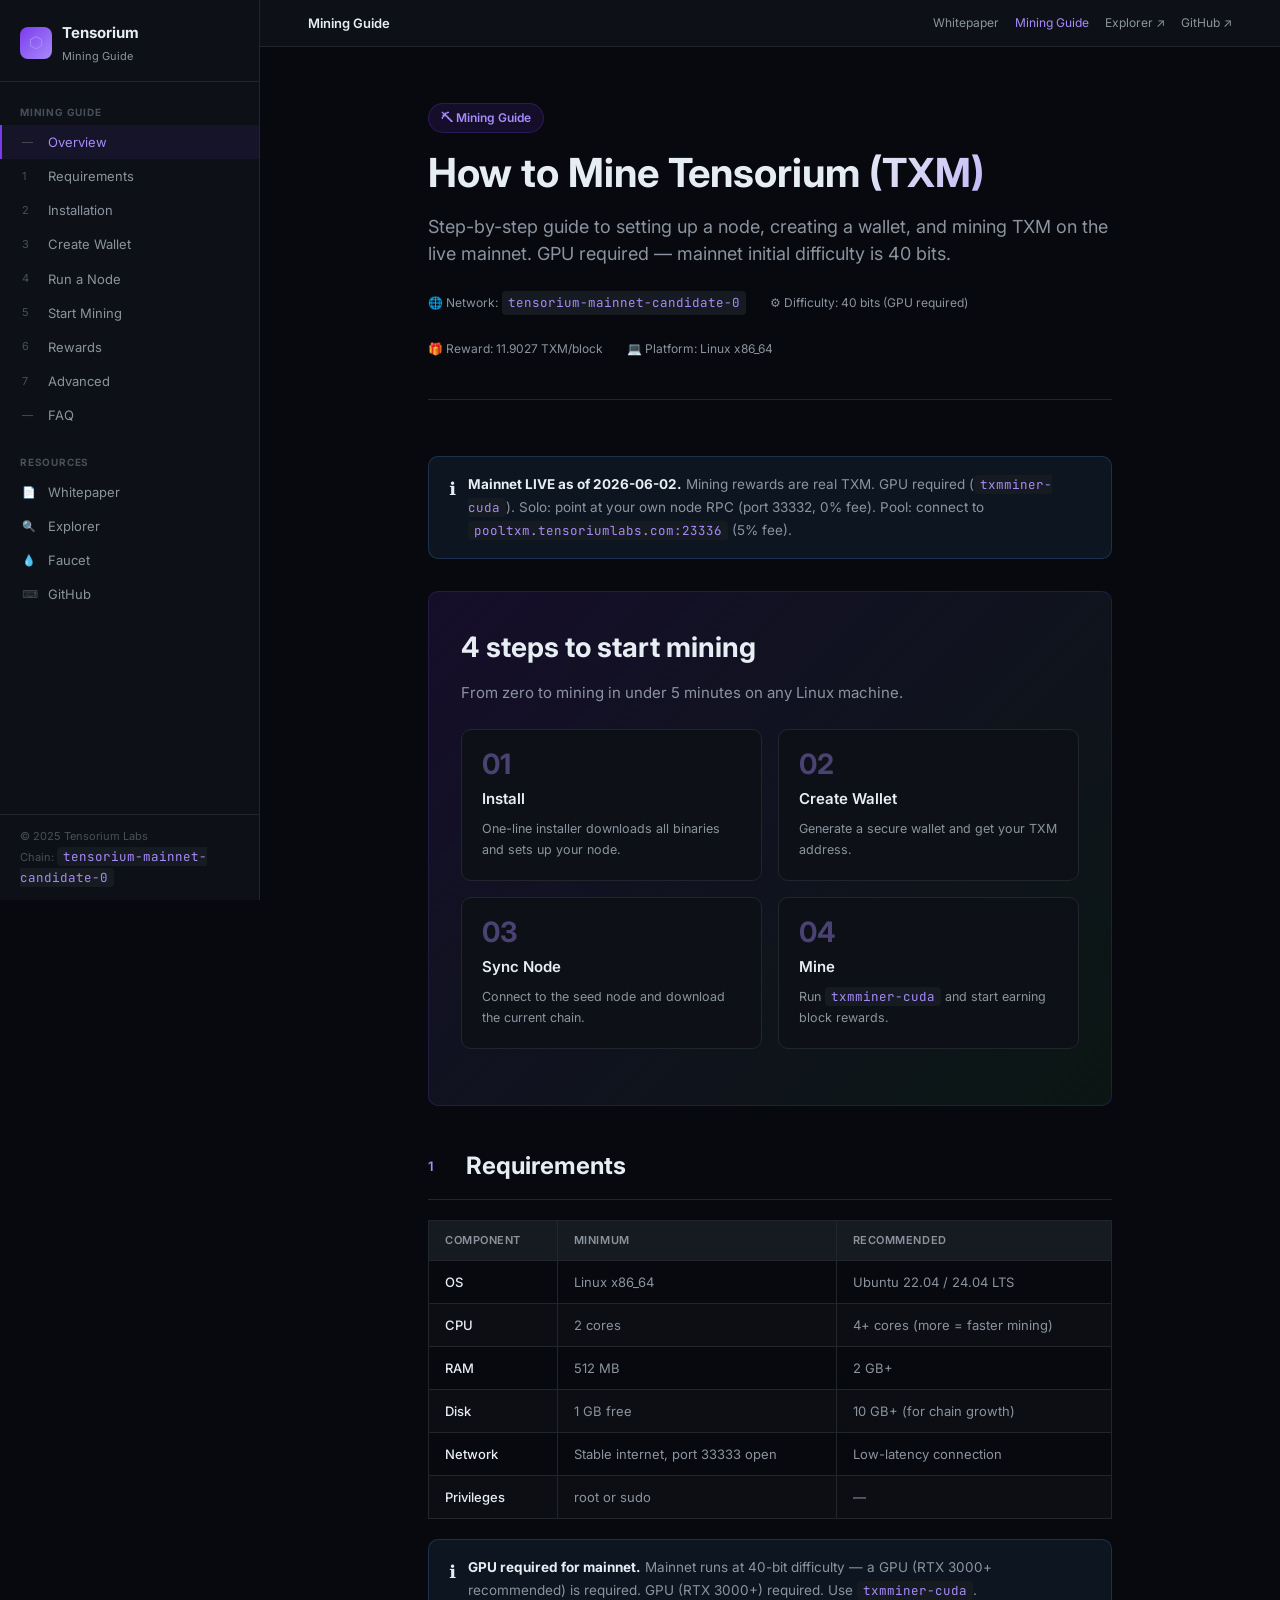
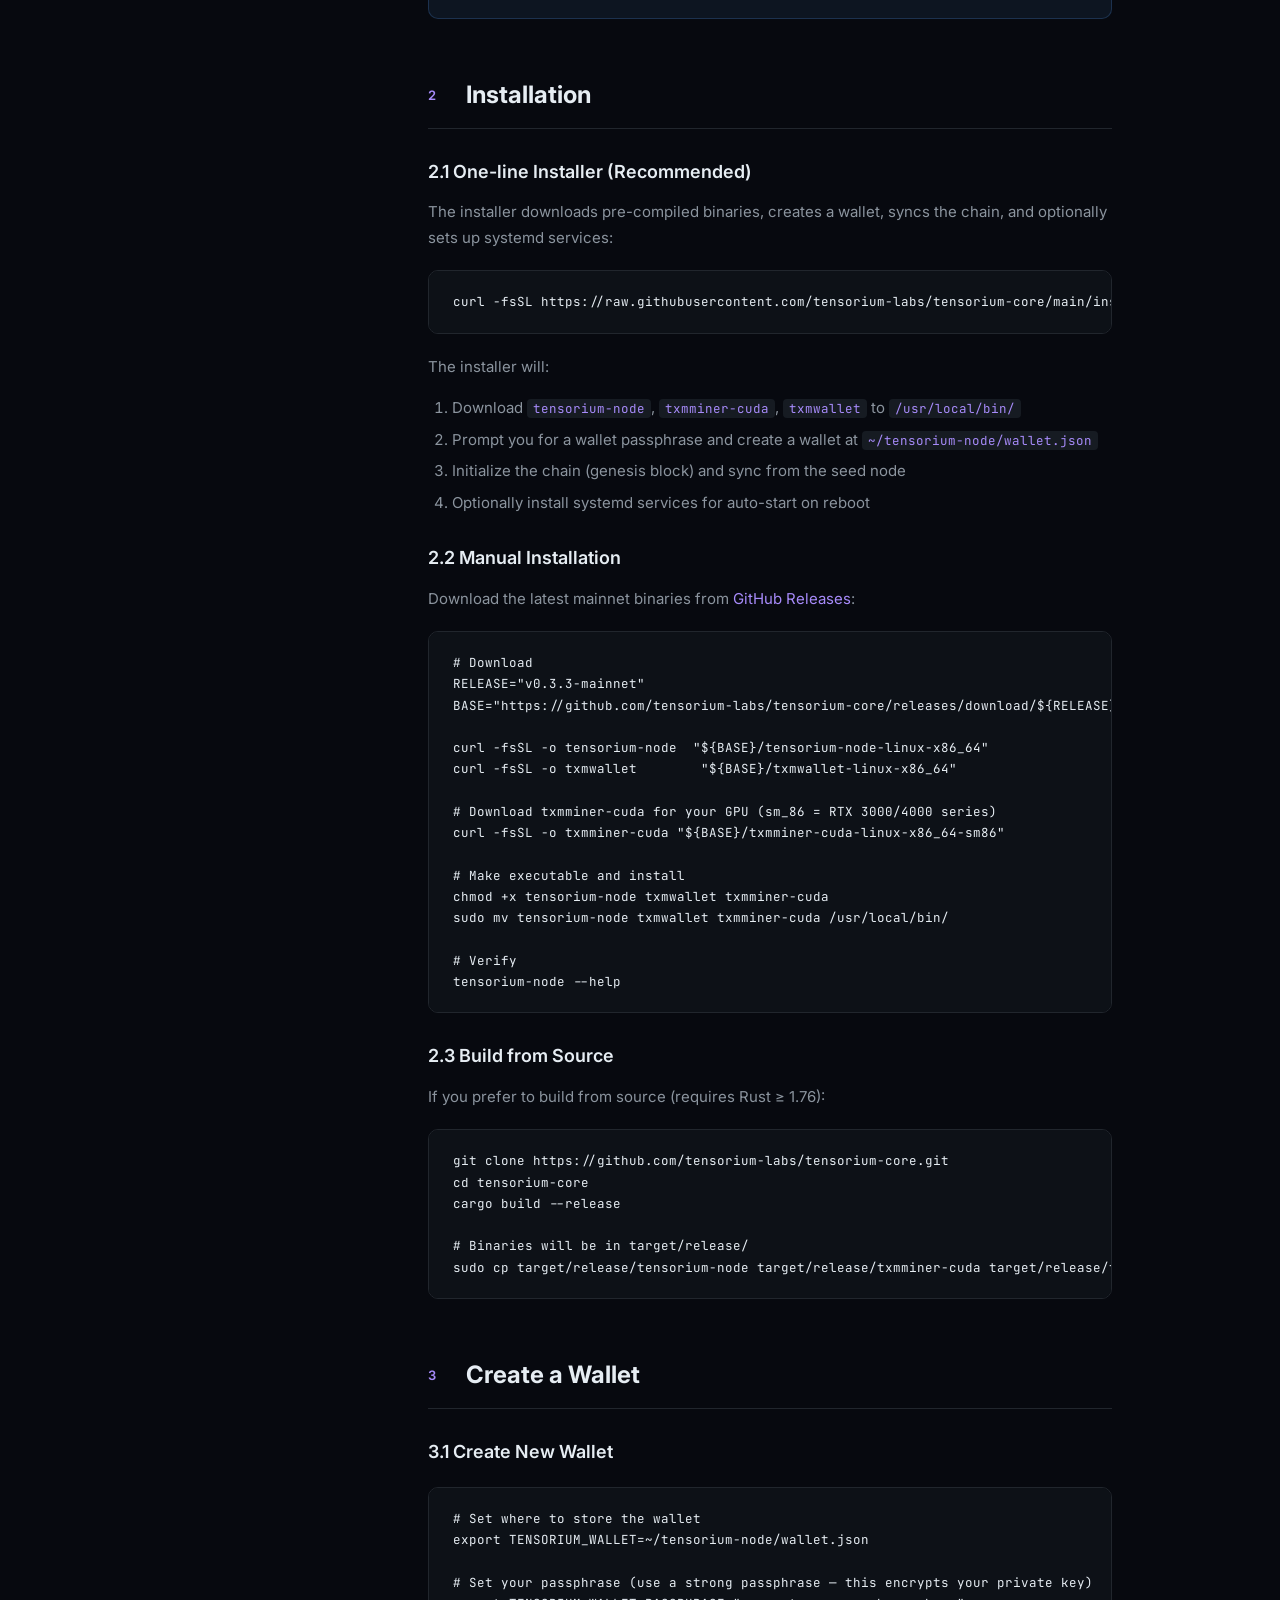
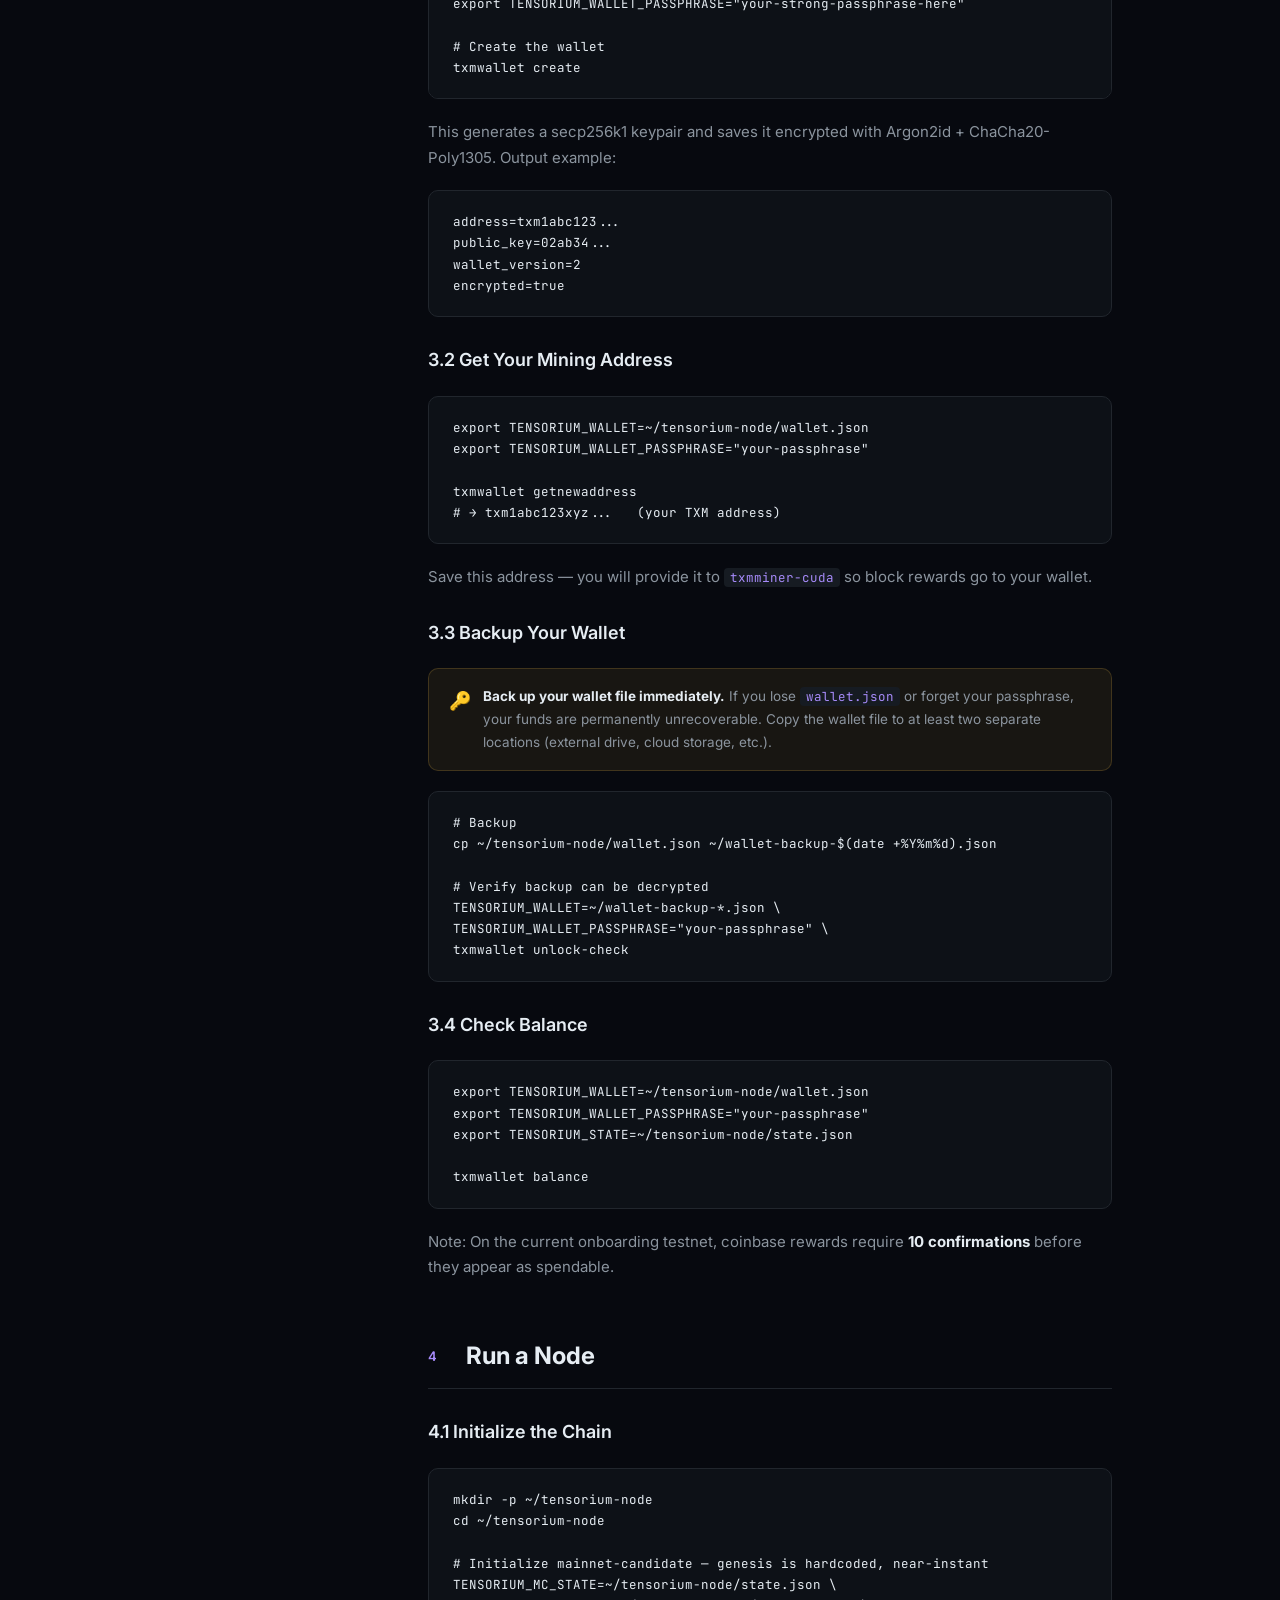
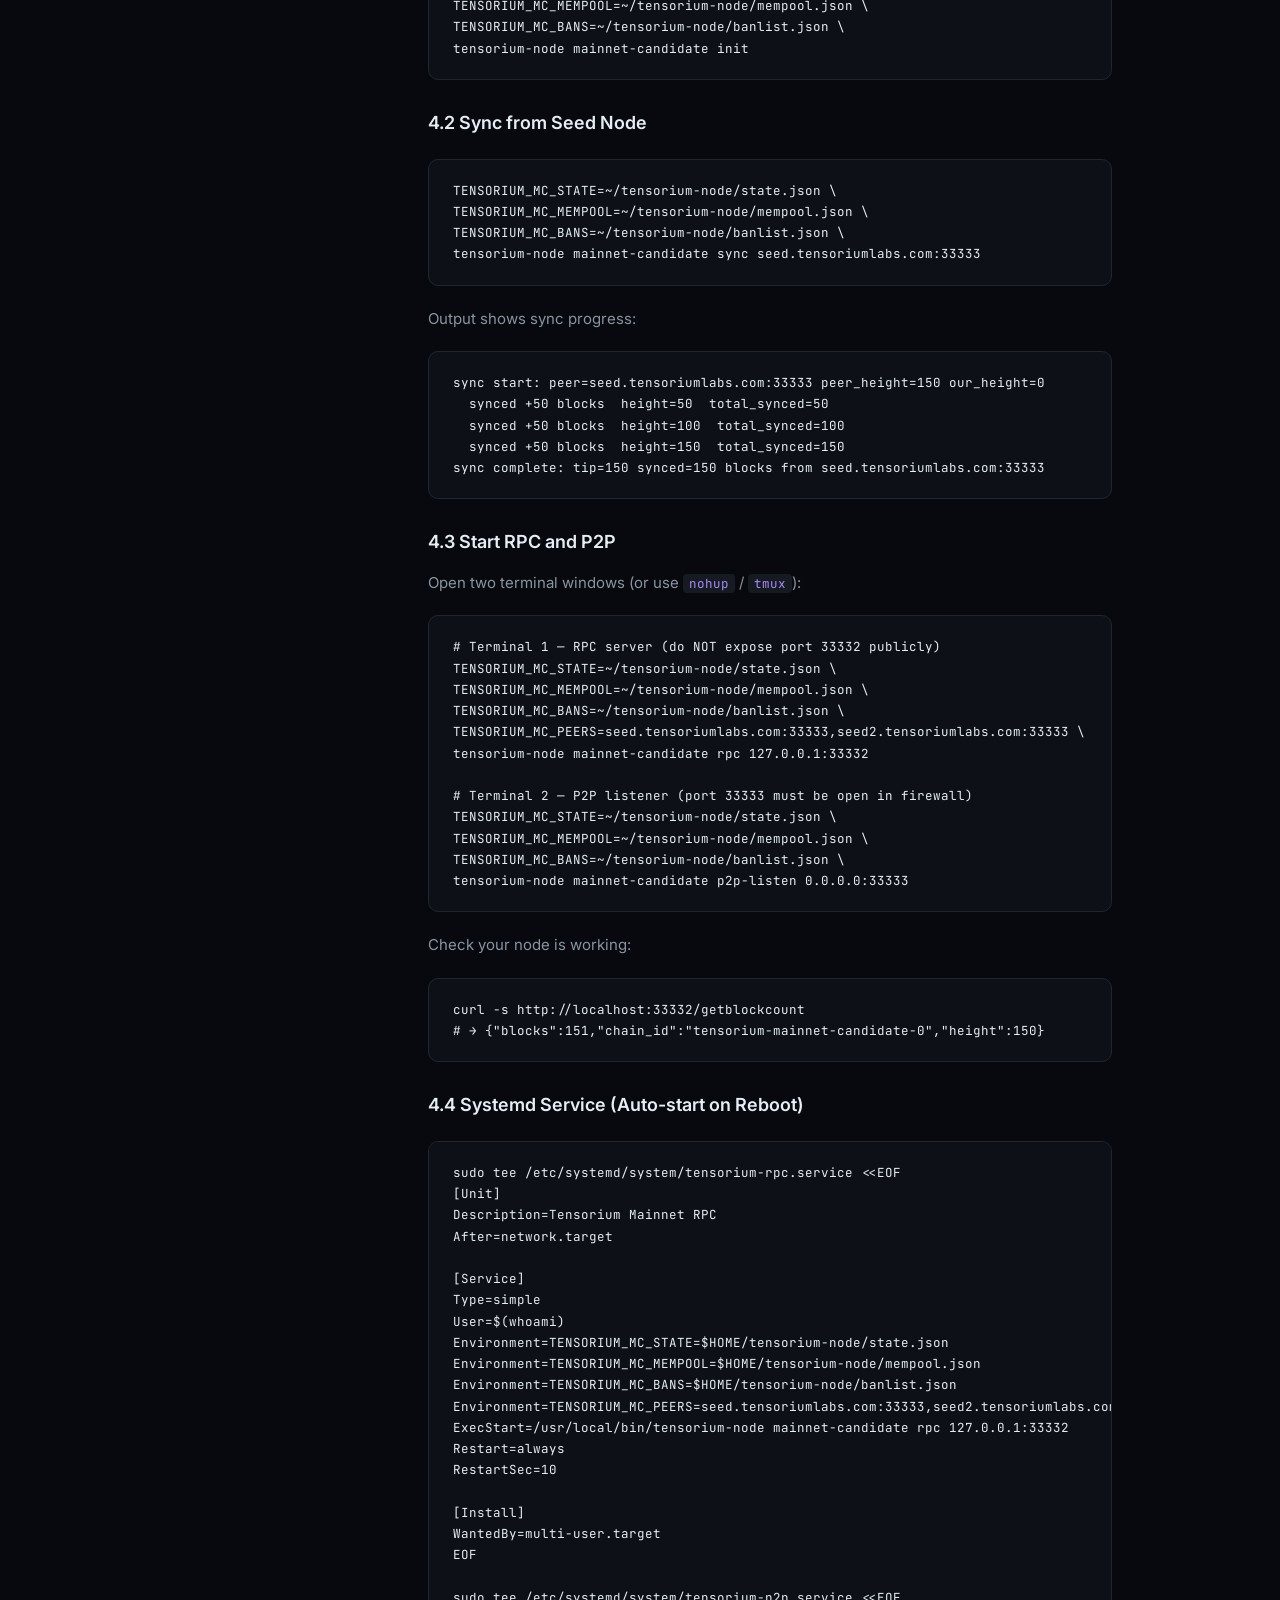
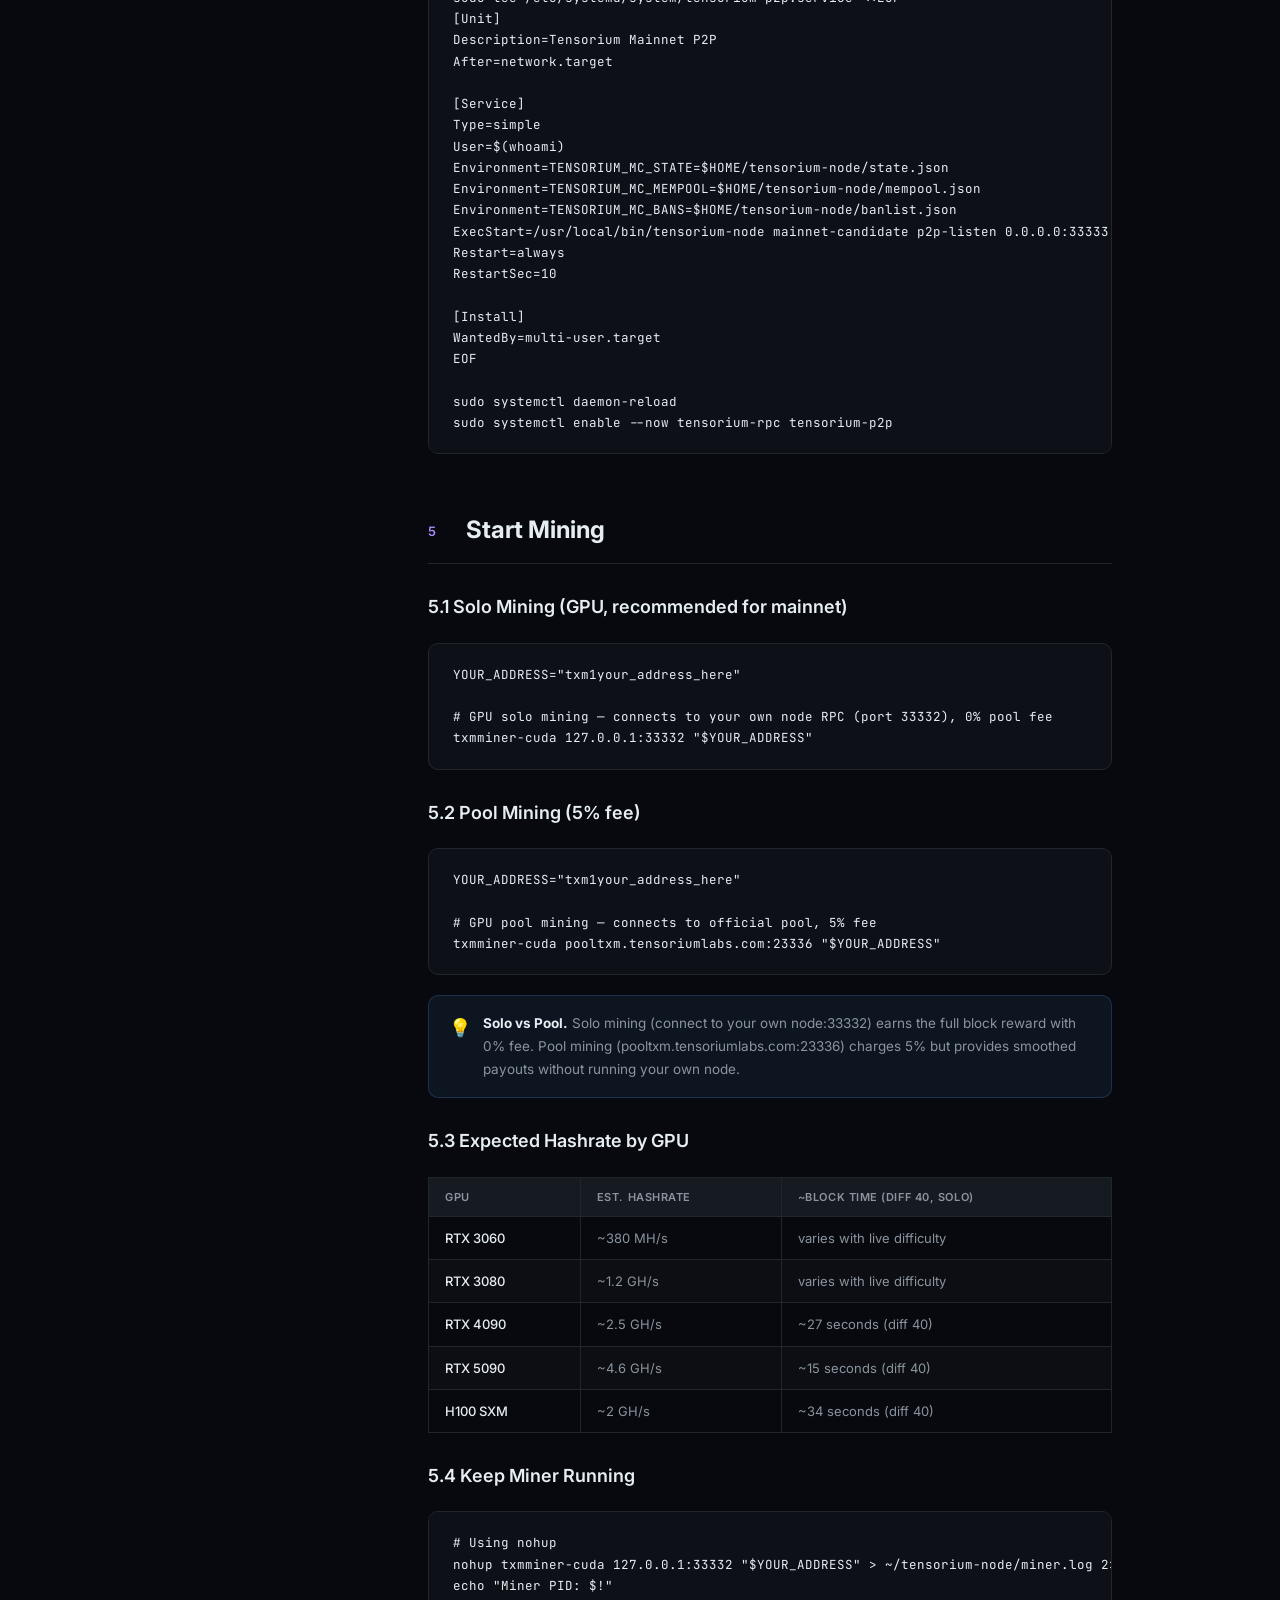
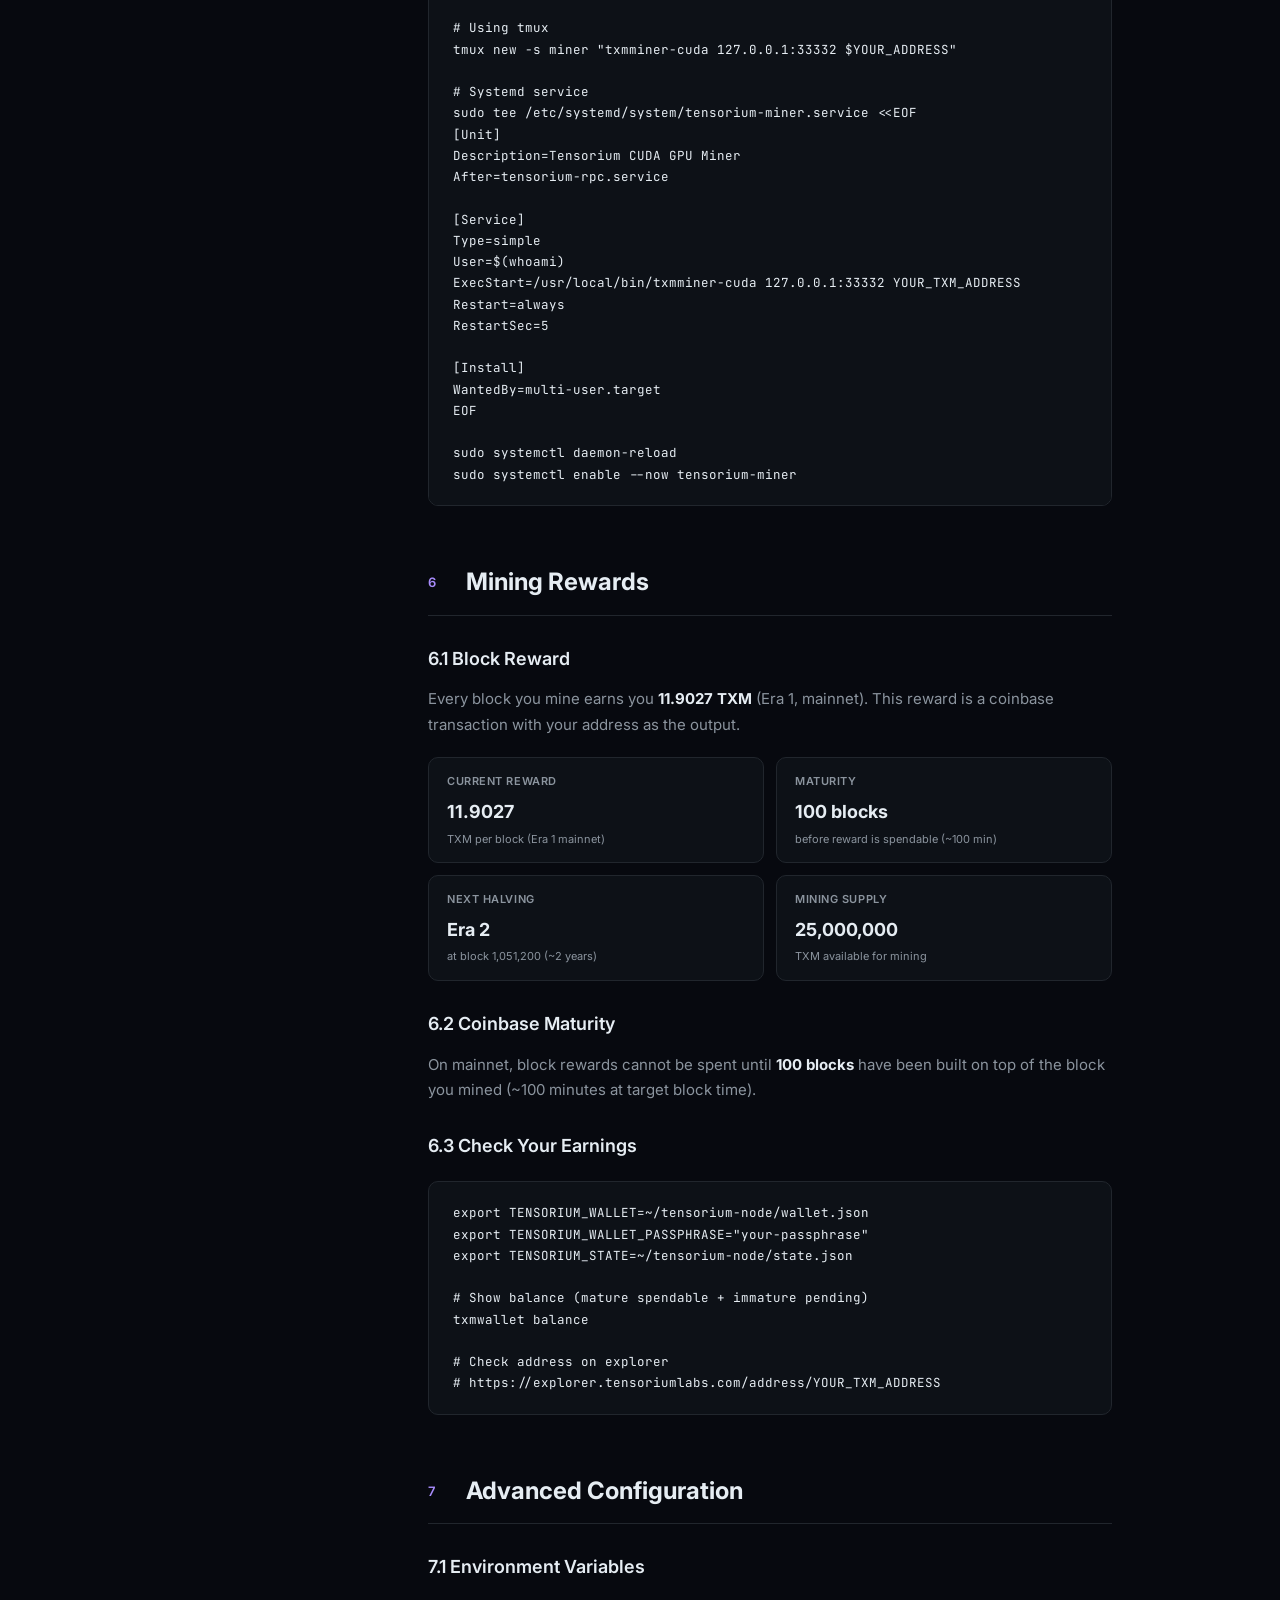
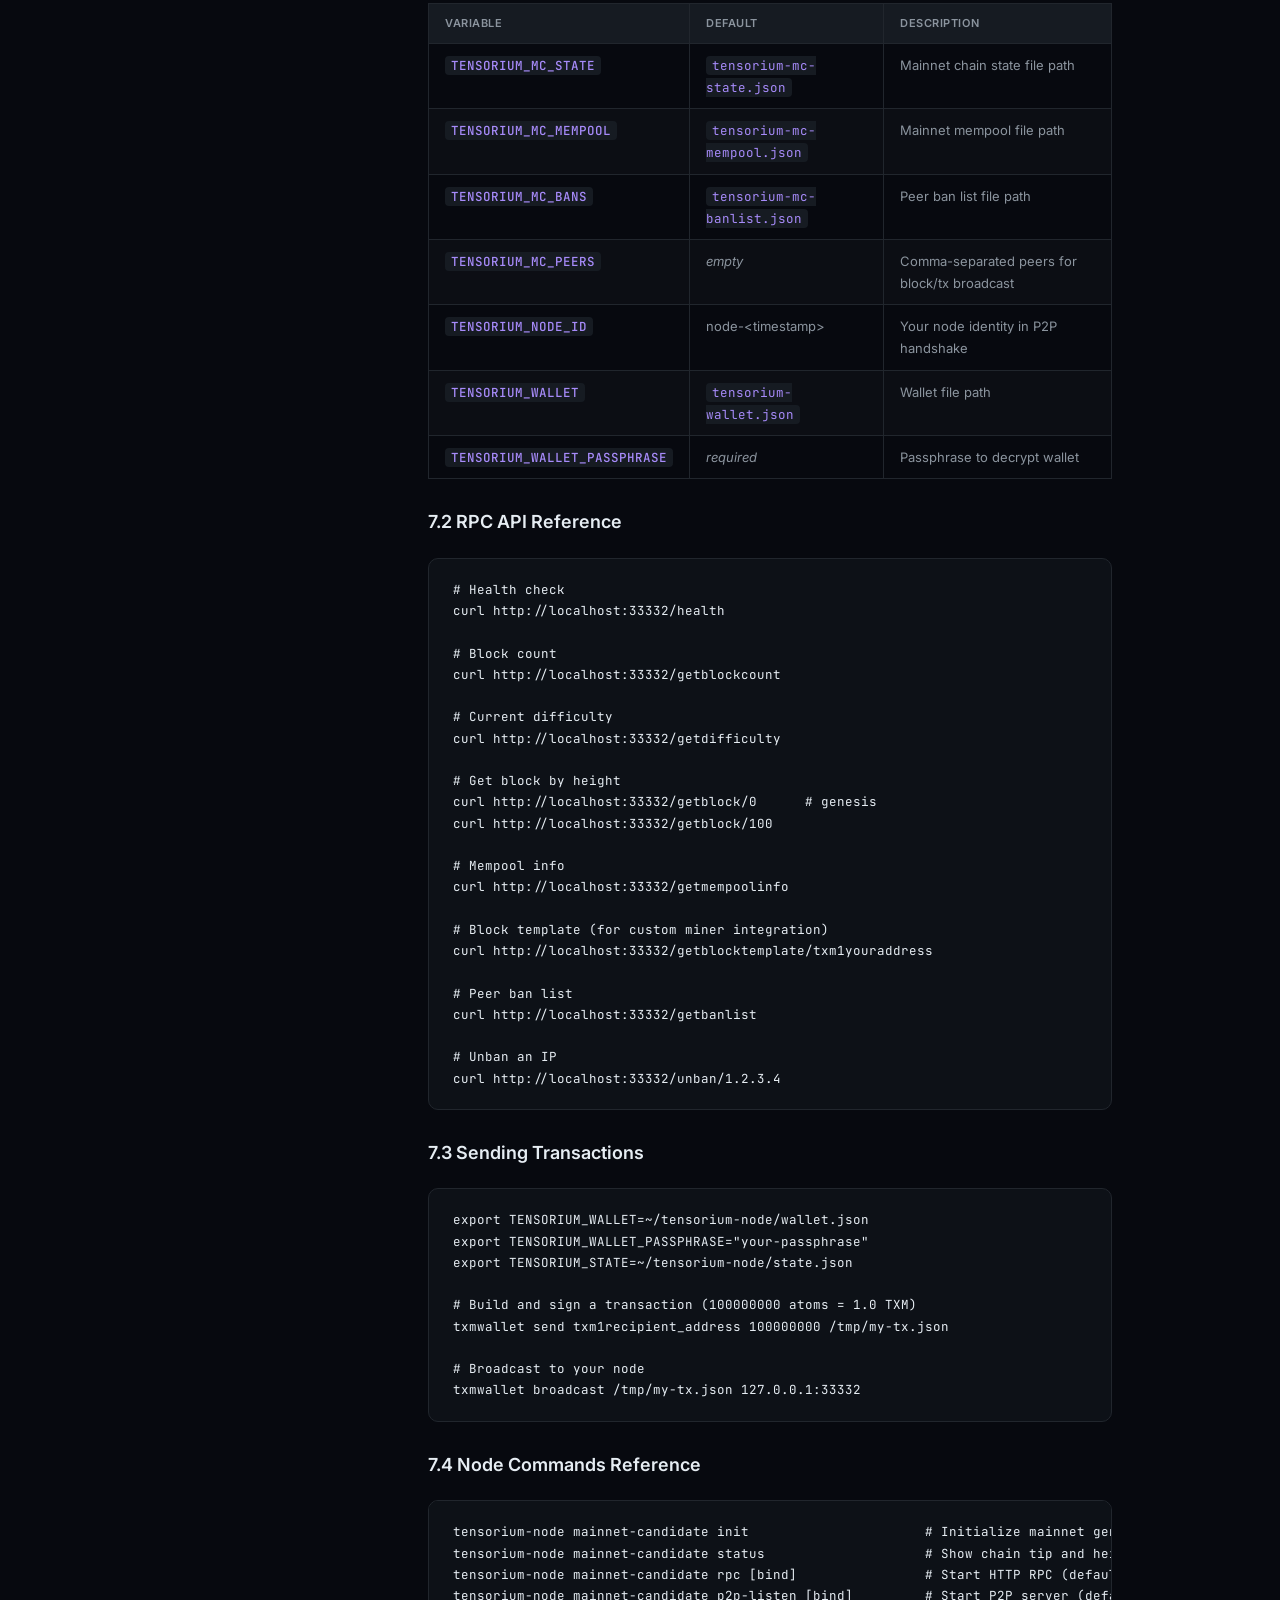
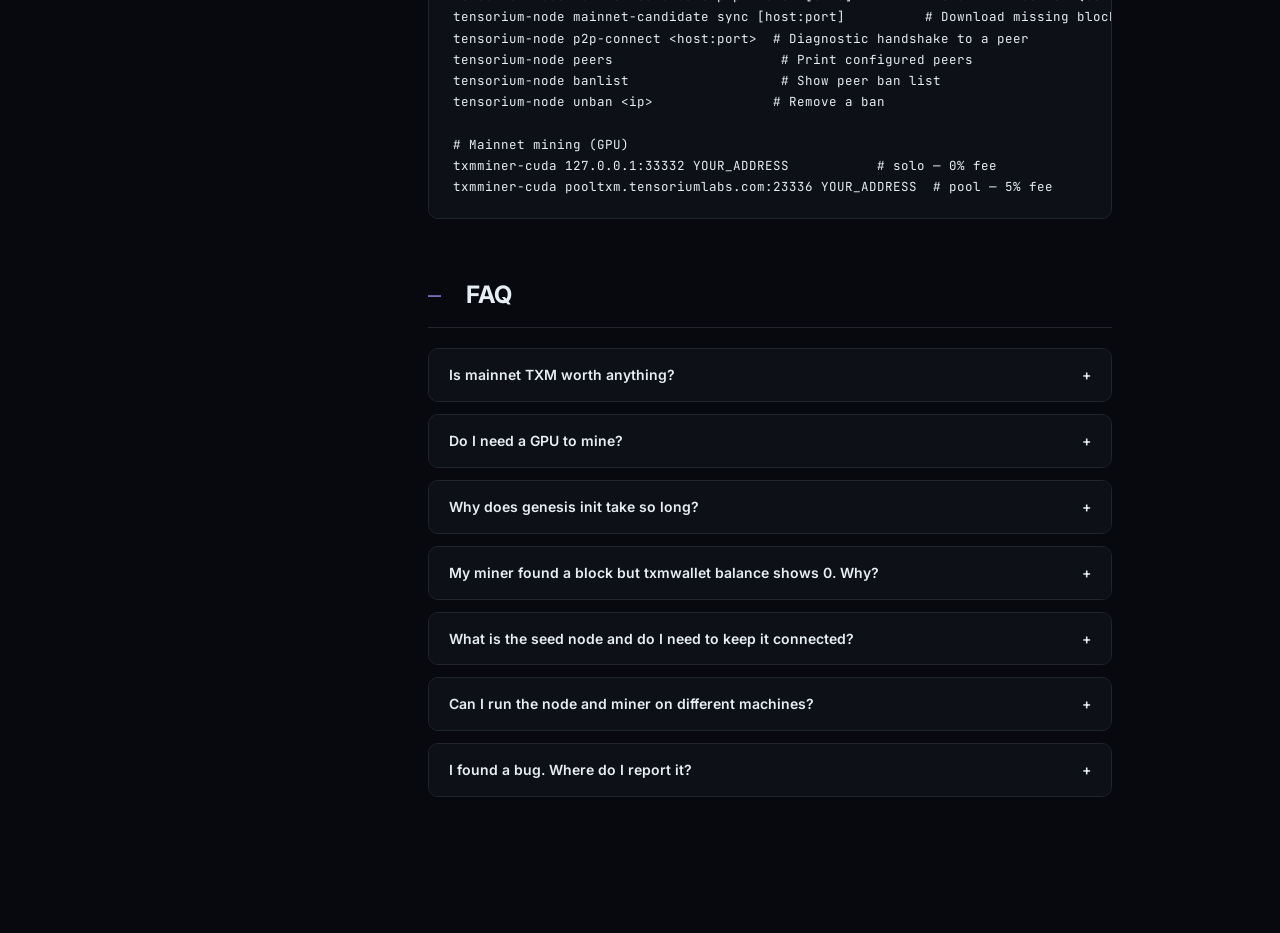
==== commit c4b10050: "docs: update mining guide seed redundancy wording" ====
--- a/mining.html
+++ b/mining.html
@@ -148,7 +148,7 @@
       </ol>
 
       <h3>2.2 Manual Installation</h3>
-      <p>Download the latest testnet binaries from <a href="https://github.com/tensorium-labs/tensorium-core/releases" target="_blank">GitHub Releases</a>:</p>
+      <p>Download the latest mainnet binaries from <a href="https://github.com/tensorium-labs/tensorium-core/releases" target="_blank">GitHub Releases</a>:</p>
 
       <pre># Download
 RELEASE="v0.3.3-mainnet"
@@ -266,7 +266,7 @@
 TENSORIUM_MC_STATE=~/tensorium-node/state.json \
 TENSORIUM_MC_MEMPOOL=~/tensorium-node/mempool.json \
 TENSORIUM_MC_BANS=~/tensorium-node/banlist.json \
-TENSORIUM_MC_PEERS=seed.tensoriumlabs.com:33333 \
+TENSORIUM_MC_PEERS=seed.tensoriumlabs.com:33333,seed2.tensoriumlabs.com:33333 \
 tensorium-node mainnet-candidate rpc 127.0.0.1:33332
 
 # Terminal 2 — P2P listener (port 33333 must be open in firewall)
@@ -291,7 +291,7 @@
 Environment=TENSORIUM_MC_STATE=$HOME/tensorium-node/state.json
 Environment=TENSORIUM_MC_MEMPOOL=$HOME/tensorium-node/mempool.json
 Environment=TENSORIUM_MC_BANS=$HOME/tensorium-node/banlist.json
-Environment=TENSORIUM_MC_PEERS=seed.tensoriumlabs.com:33333
+Environment=TENSORIUM_MC_PEERS=seed.tensoriumlabs.com:33333,seed2.tensoriumlabs.com:33333
 ExecStart=/usr/local/bin/tensorium-node mainnet-candidate rpc 127.0.0.1:33332
 Restart=always
 RestartSec=10
@@ -550,7 +550,7 @@
           What is the seed node and do I need to keep it connected? <span>+</span>
         </div>
         <div class="faq-a">
-          The seed node at <code>seed.tensoriumlabs.com:33333</code> is the bootstrap node run by Tensorium Labs. You need it to sync your initial chain state and broadcast mined blocks. Set <code>TENSORIUM_MC_PEERS=seed.tensoriumlabs.com:33333</code> in your RPC service for automatic block propagation.
+          The bootstrap seeds are <code>seed.tensoriumlabs.com:33333</code> and <code>seed2.tensoriumlabs.com:33333</code>. Use both in <code>TENSORIUM_MC_PEERS</code> for initial sync and better propagation redundancy.
         </div>
       </div>
 
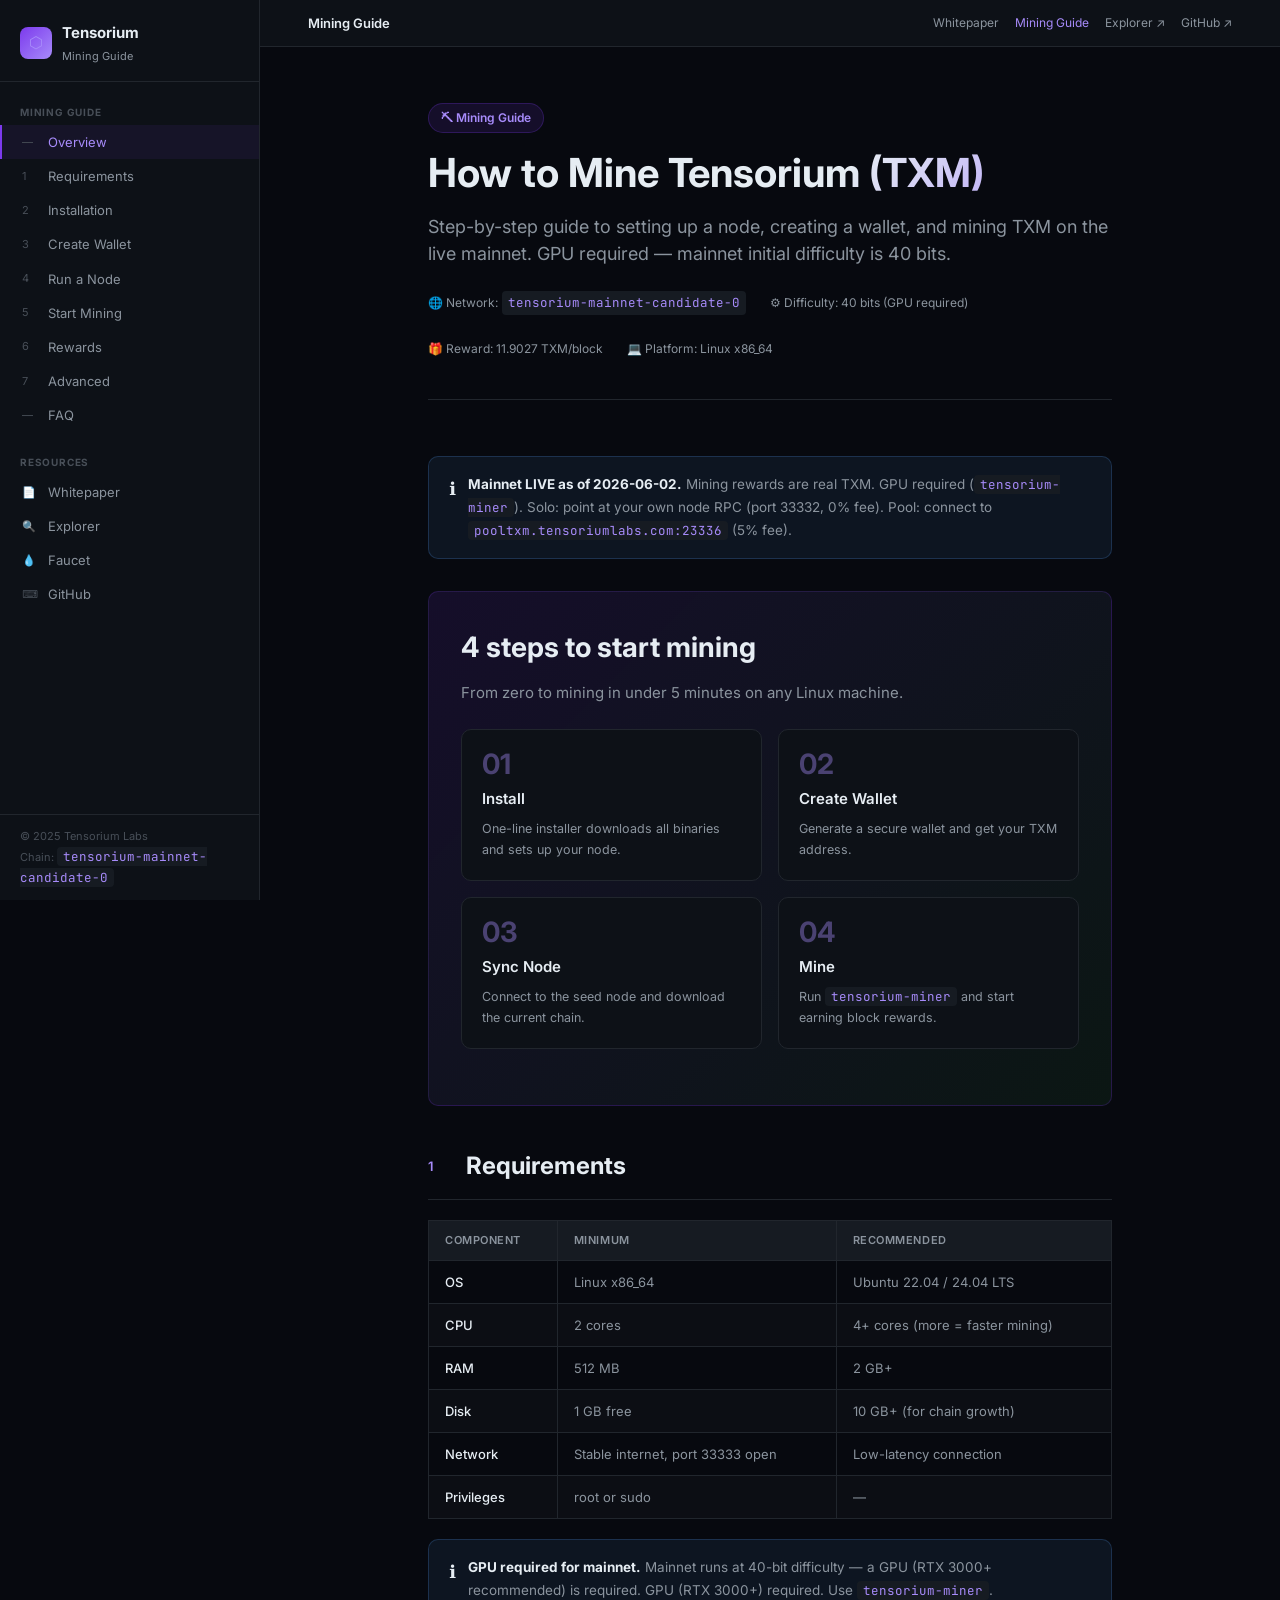
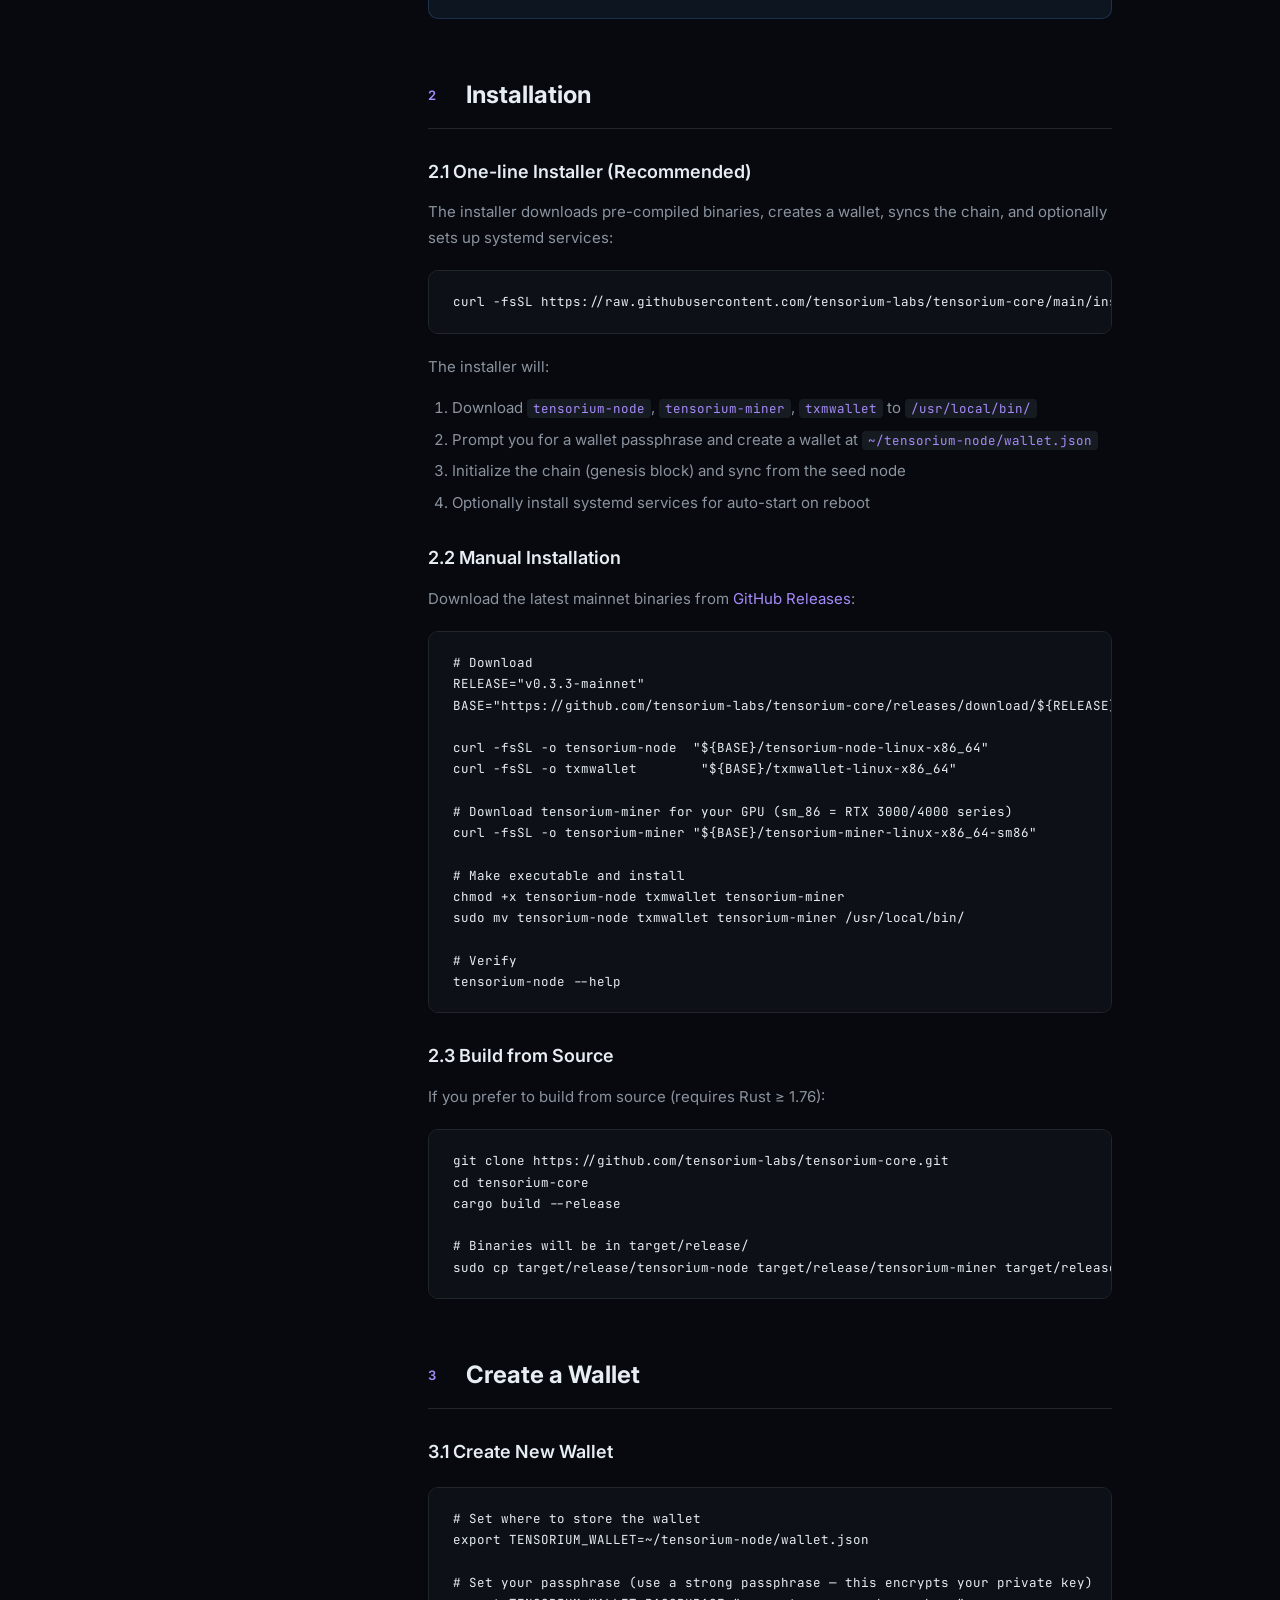
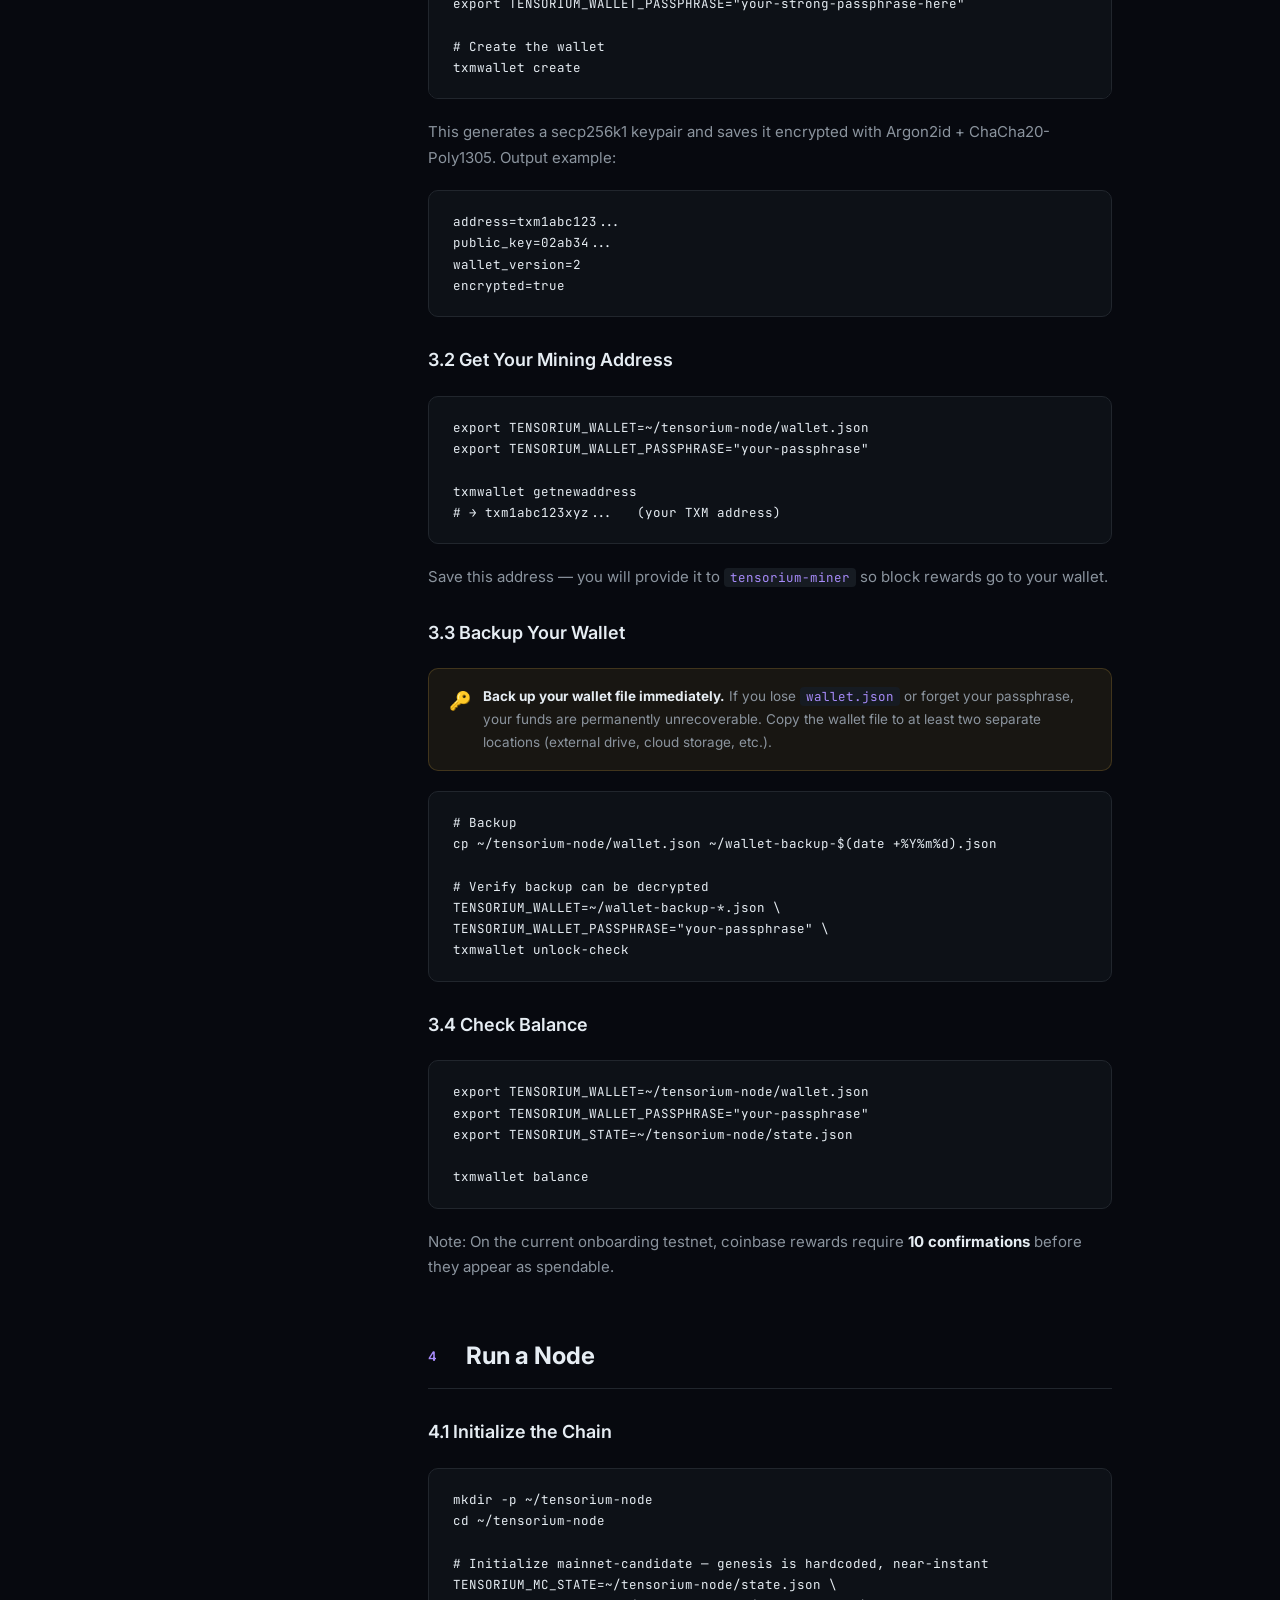
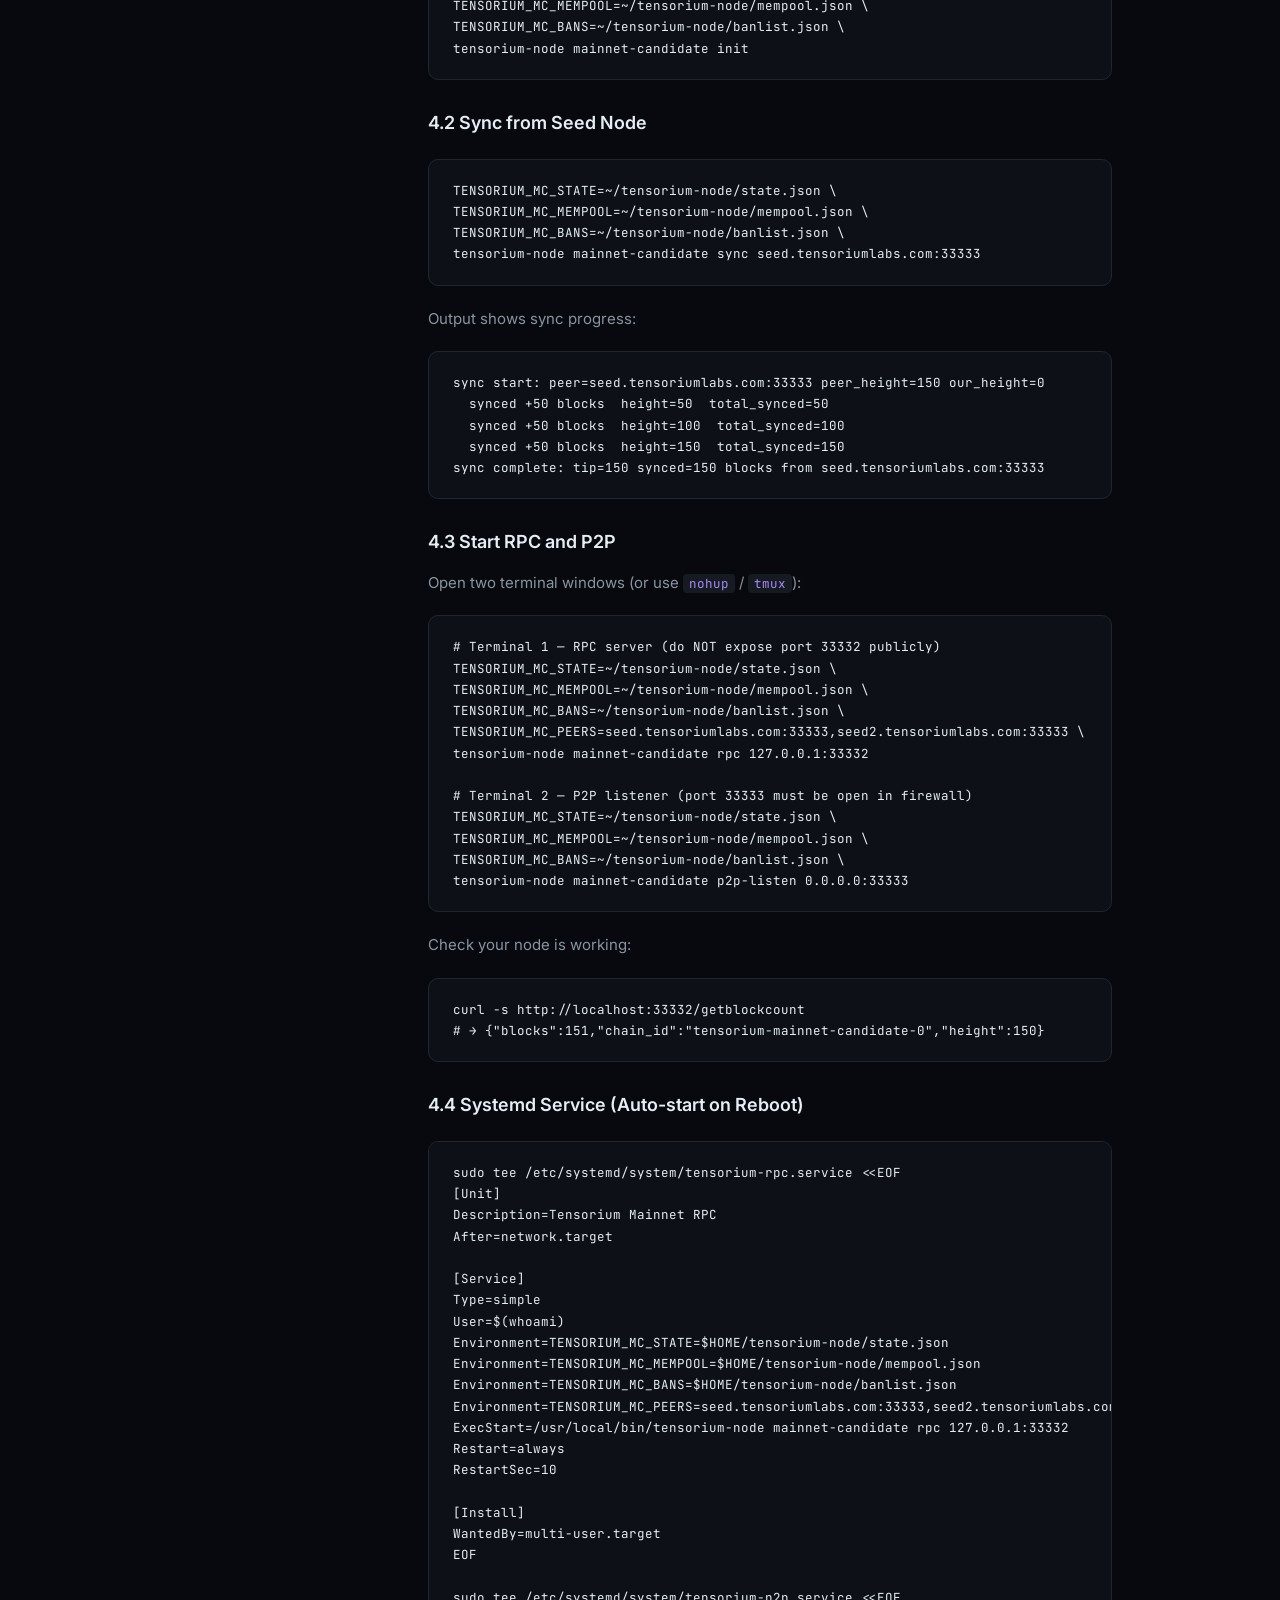
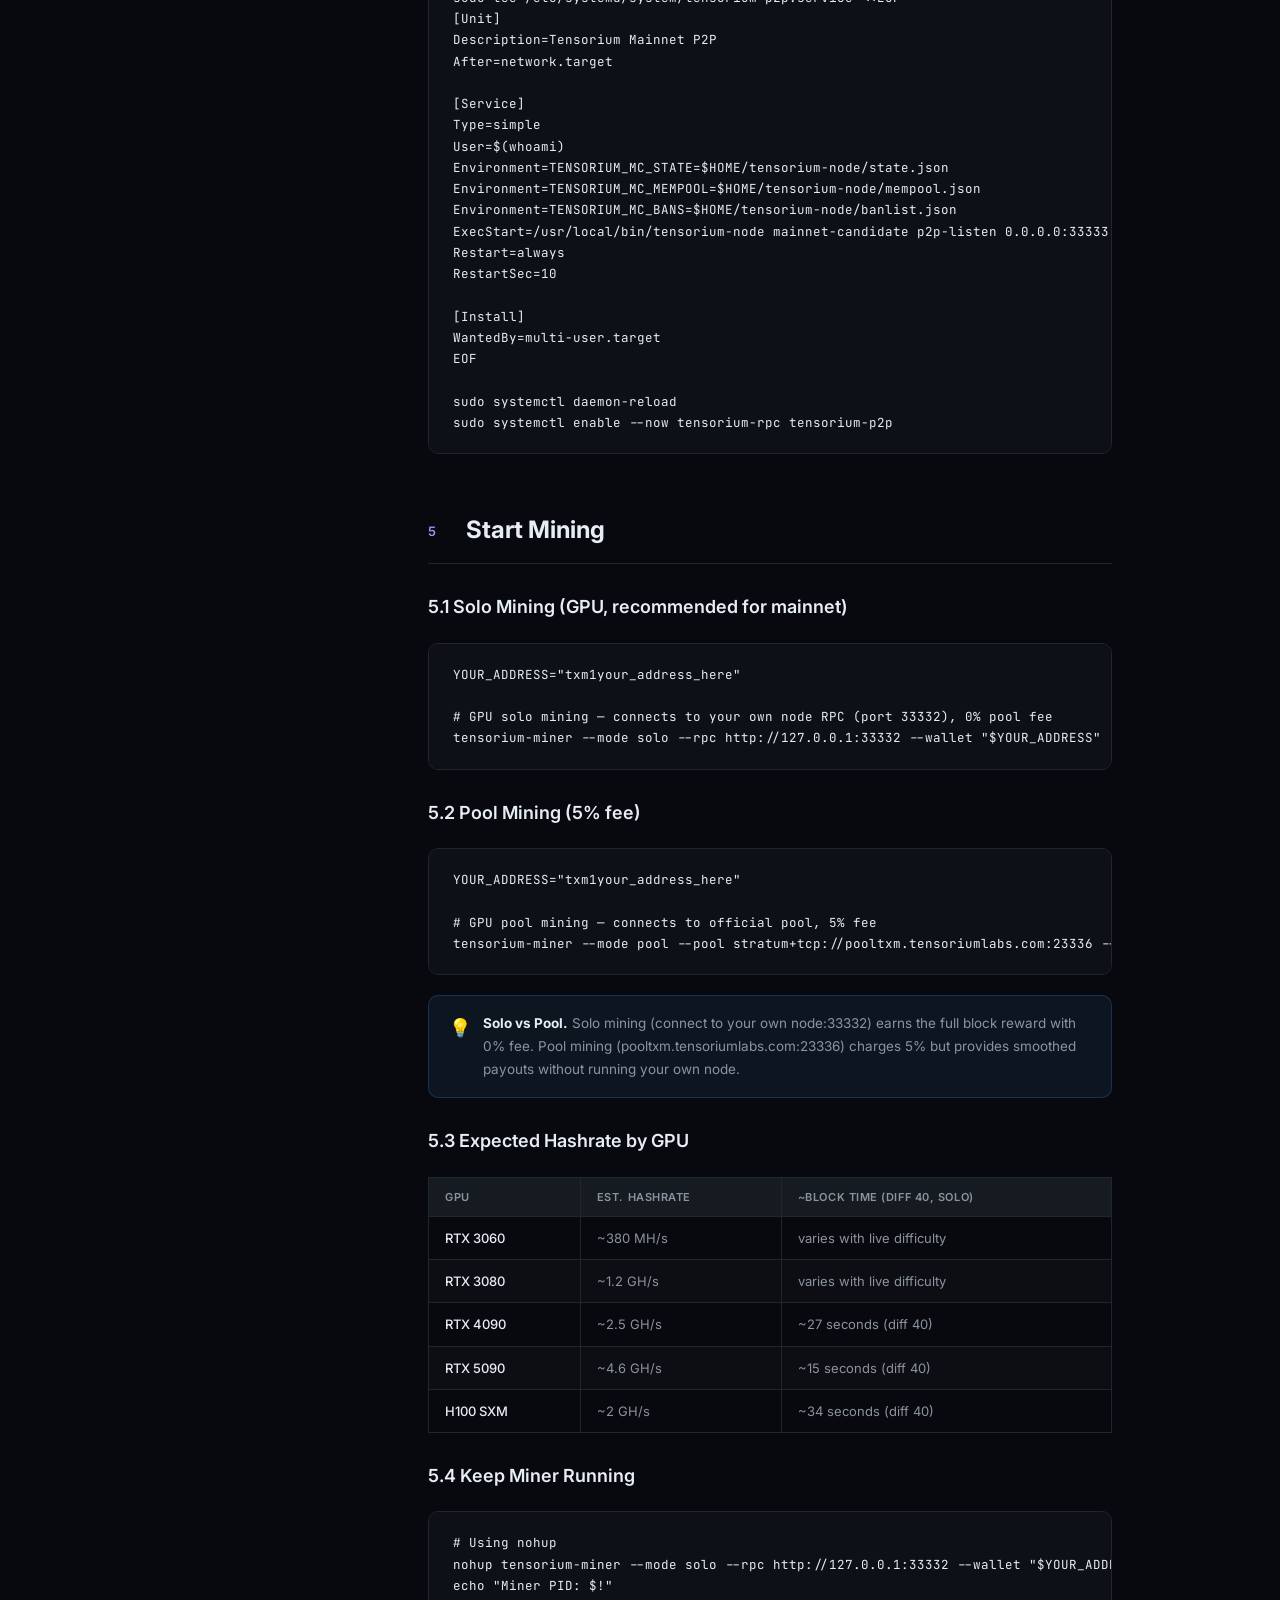
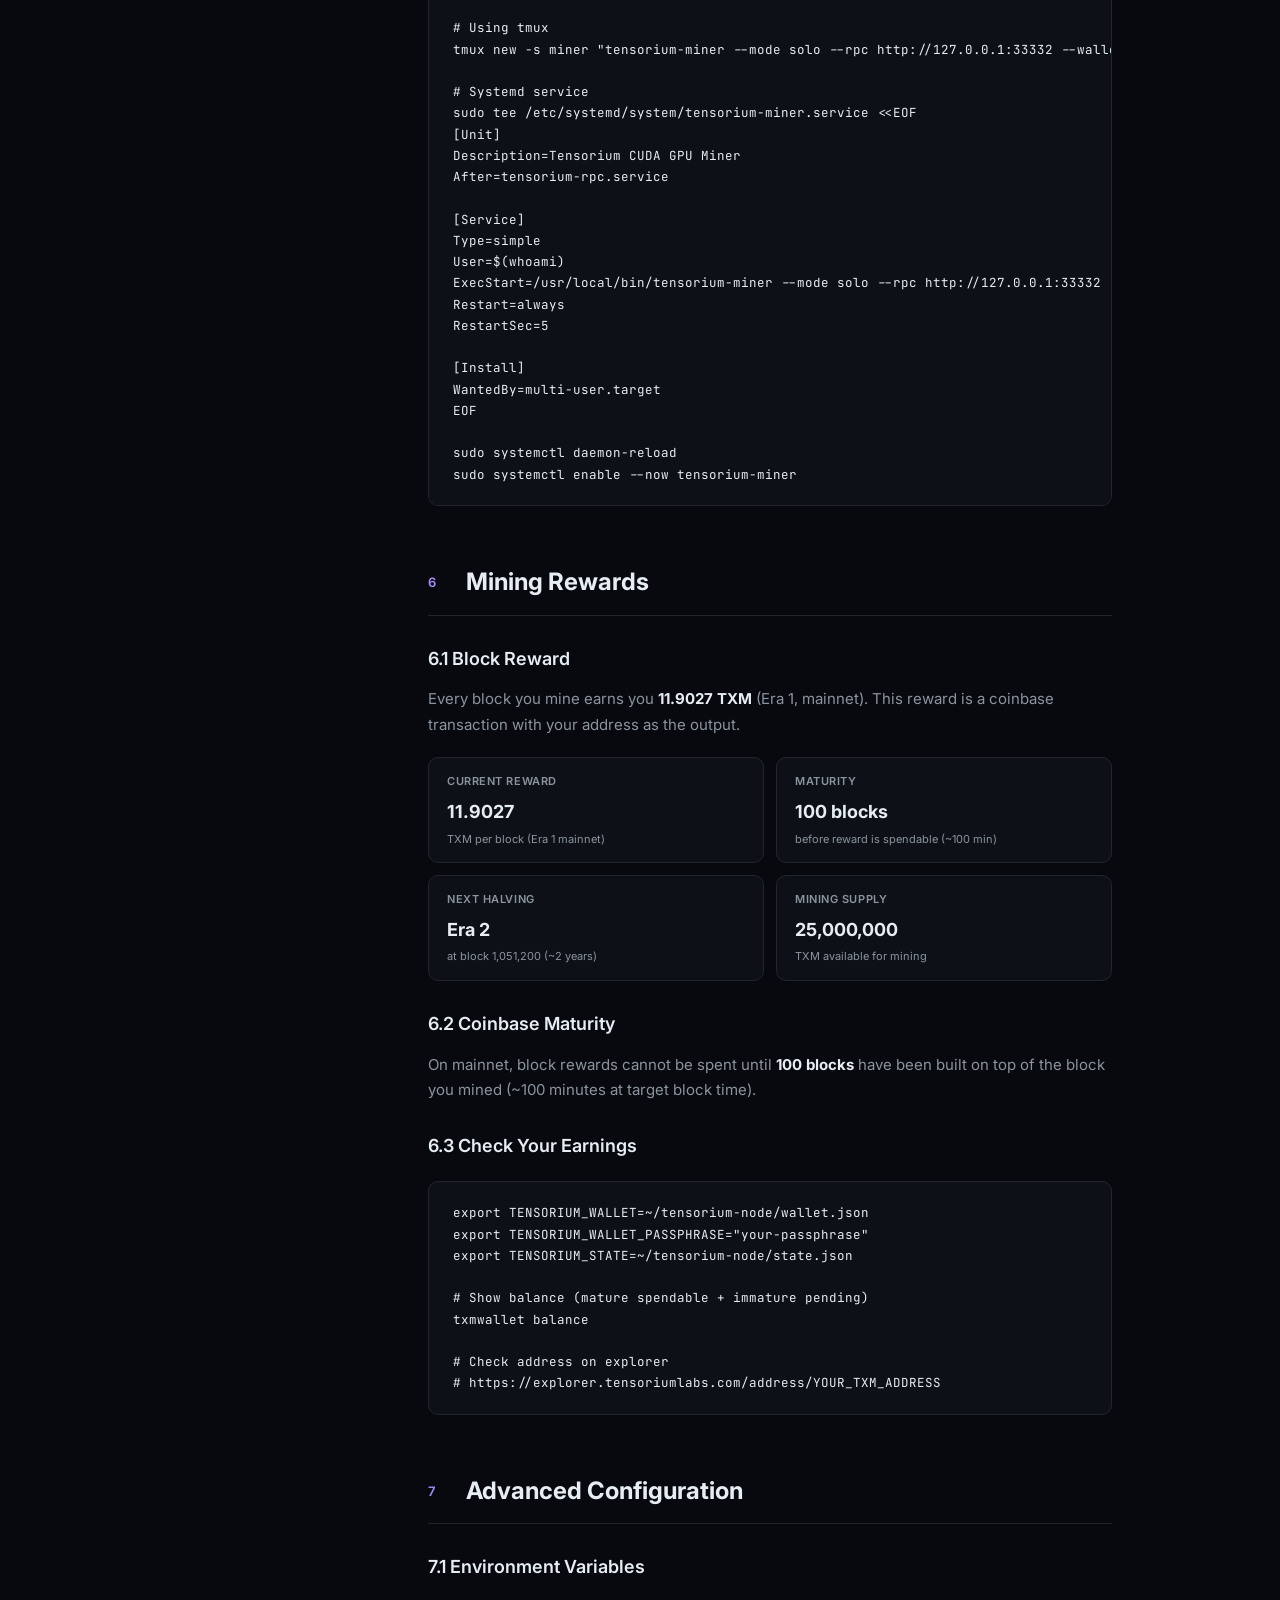
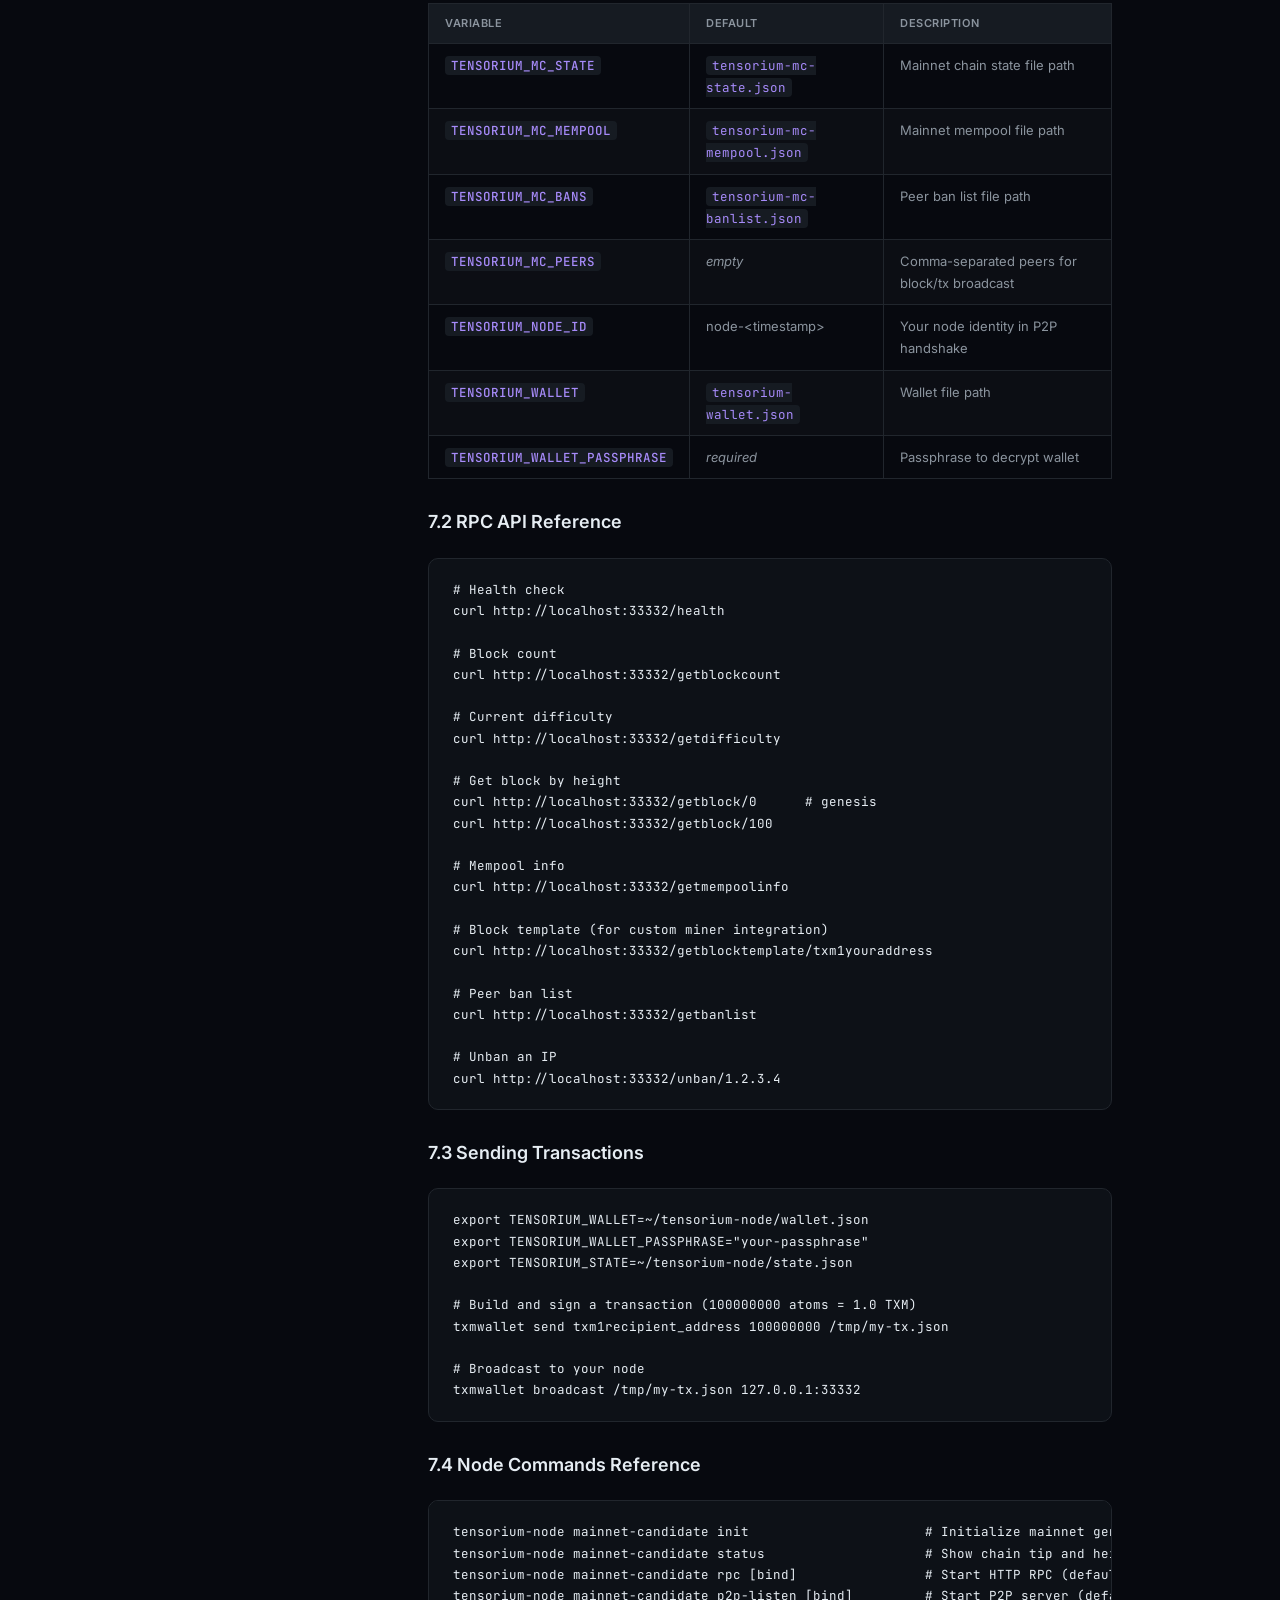
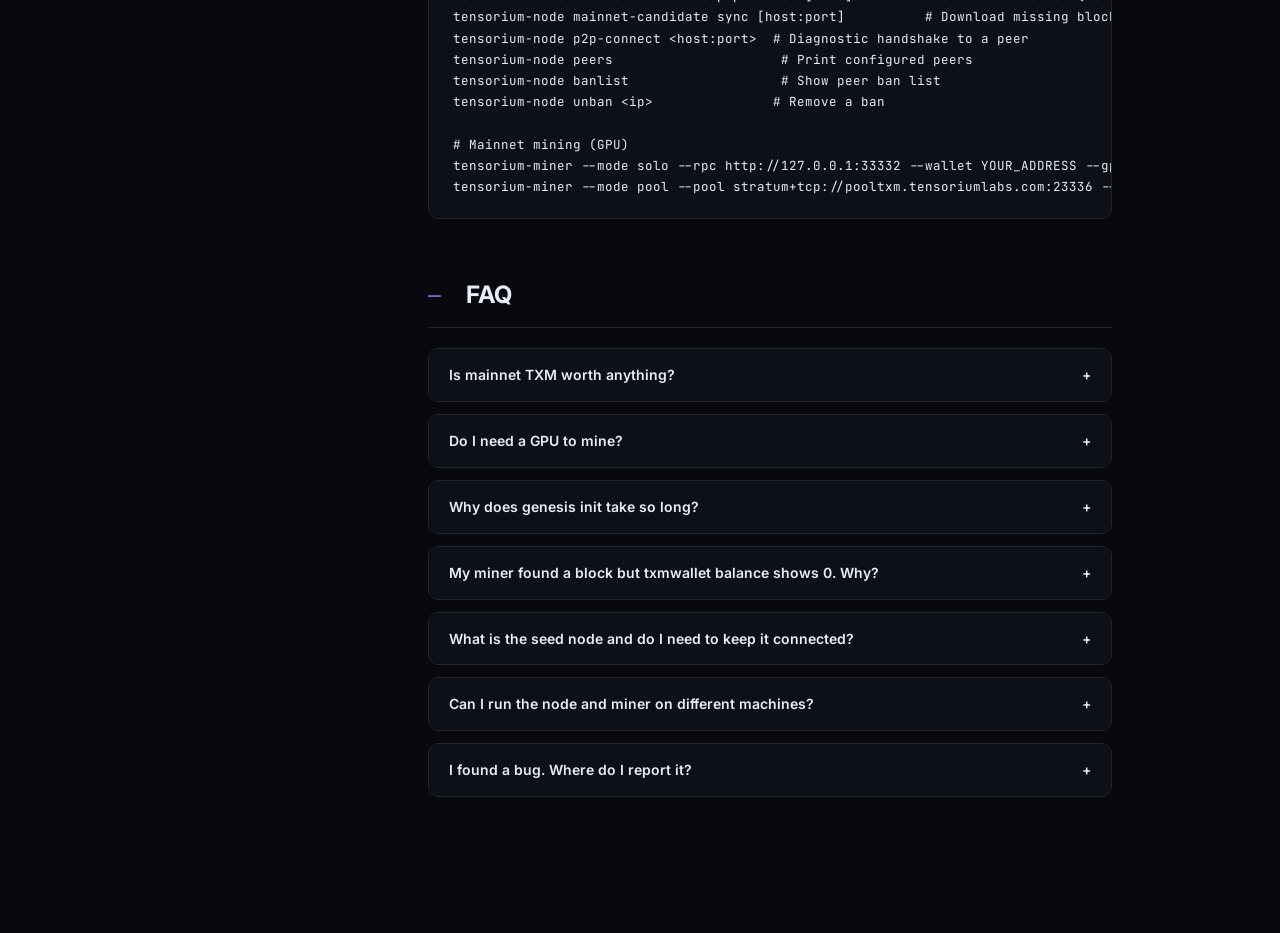
==== commit 029bdd2a: "docs: switch public miner references to tensorium-miner" ====
--- a/mining.html
+++ b/mining.html
@@ -75,7 +75,7 @@
 
       <div class="callout callout-info">
         <span class="callout-icon">ℹ</span>
-        <div class="callout-body"><strong>Mainnet LIVE as of 2026-06-02.</strong> Mining rewards are real TXM. GPU required (<code>txmminer-cuda</code>). Solo: point at your own node RPC (port 33332, 0% fee). Pool: connect to <code>pooltxm.tensoriumlabs.com:23336</code> (5% fee).</div>
+        <div class="callout-body"><strong>Mainnet LIVE as of 2026-06-02.</strong> Mining rewards are real TXM. GPU required (<code>tensorium-miner</code>). Solo: point at your own node RPC (port 33332, 0% fee). Pool: connect to <code>pooltxm.tensoriumlabs.com:23336</code> (5% fee).</div>
       </div>
 
     <!-- Quick overview -->
@@ -101,7 +101,7 @@
         <div class="step-card">
           <div class="step-num">04</div>
           <div class="step-title">Mine</div>
-          <div class="step-desc">Run <code>txmminer-cuda</code> and start earning block rewards.</div>
+          <div class="step-desc">Run <code>tensorium-miner</code> and start earning block rewards.</div>
         </div>
       </div>
     </div>
@@ -126,7 +126,7 @@
 
       <div class="callout callout-info">
         <span class="callout-icon">ℹ</span>
-        <div class="callout-body"><strong>GPU required for mainnet.</strong> Mainnet runs at 40-bit difficulty — a GPU (RTX 3000+ recommended) is required. GPU (RTX 3000+) required. Use <code>txmminer-cuda</code>.</div>
+        <div class="callout-body"><strong>GPU required for mainnet.</strong> Mainnet runs at 40-bit difficulty — a GPU (RTX 3000+ recommended) is required. GPU (RTX 3000+) required. Use <code>tensorium-miner</code>.</div>
       </div>
     </div>
 
@@ -141,7 +141,7 @@
 
       <p>The installer will:</p>
       <ol>
-        <li>Download <code>tensorium-node</code>, <code>txmminer-cuda</code>, <code>txmwallet</code> to <code>/usr/local/bin/</code></li>
+        <li>Download <code>tensorium-node</code>, <code>tensorium-miner</code>, <code>txmwallet</code> to <code>/usr/local/bin/</code></li>
         <li>Prompt you for a wallet passphrase and create a wallet at <code>~/tensorium-node/wallet.json</code></li>
         <li>Initialize the chain (genesis block) and sync from the seed node</li>
         <li>Optionally install systemd services for auto-start on reboot</li>
@@ -157,12 +157,12 @@
 curl -fsSL -o tensorium-node  "${BASE}/tensorium-node-linux-x86_64"
 curl -fsSL -o txmwallet        "${BASE}/txmwallet-linux-x86_64"
 
-# Download txmminer-cuda for your GPU (sm_86 = RTX 3000/4000 series)
-curl -fsSL -o txmminer-cuda "${BASE}/txmminer-cuda-linux-x86_64-sm86"
+# Download tensorium-miner for your GPU (sm_86 = RTX 3000/4000 series)
+curl -fsSL -o tensorium-miner "${BASE}/tensorium-miner-linux-x86_64-sm86"
 
 # Make executable and install
-chmod +x tensorium-node txmwallet txmminer-cuda
-sudo mv tensorium-node txmwallet txmminer-cuda /usr/local/bin/
+chmod +x tensorium-node txmwallet tensorium-miner
+sudo mv tensorium-node txmwallet tensorium-miner /usr/local/bin/
 
 # Verify
 tensorium-node --help</pre>
@@ -174,7 +174,7 @@
 cargo build --release
 
 # Binaries will be in target/release/
-sudo cp target/release/tensorium-node target/release/txmminer-cuda target/release/txmwallet /usr/local/bin/</pre>
+sudo cp target/release/tensorium-node target/release/tensorium-miner target/release/txmwallet /usr/local/bin/</pre>
     </div>
 
     <!-- 3. Wallet -->
@@ -204,7 +204,7 @@
 txmwallet getnewaddress
 # → txm1abc123xyz...   (your TXM address)</pre>
 
-      <p>Save this address — you will provide it to <code>txmminer-cuda</code> so block rewards go to your wallet.</p>
+      <p>Save this address — you will provide it to <code>tensorium-miner</code> so block rewards go to your wallet.</p>
 
       <h3>3.3 Backup Your Wallet</h3>
 
@@ -331,13 +331,13 @@
       <pre>YOUR_ADDRESS="txm1your_address_here"
 
 # GPU solo mining — connects to your own node RPC (port 33332), 0% pool fee
-txmminer-cuda 127.0.0.1:33332 "$YOUR_ADDRESS"</pre>
+tensorium-miner --mode solo --rpc http://127.0.0.1:33332 --wallet "$YOUR_ADDRESS" --gpu all --intensity auto</pre>
 
       <h3>5.2 Pool Mining (5% fee)</h3>
       <pre>YOUR_ADDRESS="txm1your_address_here"
 
 # GPU pool mining — connects to official pool, 5% fee
-txmminer-cuda pooltxm.tensoriumlabs.com:23336 "$YOUR_ADDRESS"</pre>
+tensorium-miner --mode pool --pool stratum+tcp://pooltxm.tensoriumlabs.com:23336 --wallet "$YOUR_ADDRESS" --worker "$(hostname)" --gpu all --intensity auto</pre>
 
       <div class="callout callout-info">
         <span class="callout-icon">💡</span>
@@ -360,11 +360,11 @@
 
       <h3>5.4 Keep Miner Running</h3>
       <pre># Using nohup
-nohup txmminer-cuda 127.0.0.1:33332 "$YOUR_ADDRESS" > ~/tensorium-node/miner.log 2>&1 &
+nohup tensorium-miner --mode solo --rpc http://127.0.0.1:33332 --wallet "$YOUR_ADDRESS" --gpu all --intensity auto > ~/tensorium-node/miner.log 2>&1 &
 echo "Miner PID: $!"
 
 # Using tmux
-tmux new -s miner "txmminer-cuda 127.0.0.1:33332 $YOUR_ADDRESS"
+tmux new -s miner "tensorium-miner --mode solo --rpc http://127.0.0.1:33332 --wallet $YOUR_ADDRESS --gpu all --intensity auto"
 
 # Systemd service
 sudo tee /etc/systemd/system/tensorium-miner.service &lt;&lt;EOF
@@ -375,7 +375,7 @@
 [Service]
 Type=simple
 User=$(whoami)
-ExecStart=/usr/local/bin/txmminer-cuda 127.0.0.1:33332 YOUR_TXM_ADDRESS
+ExecStart=/usr/local/bin/tensorium-miner --mode solo --rpc http://127.0.0.1:33332 --wallet YOUR_TXM_ADDRESS --gpu all --intensity auto
 Restart=always
 RestartSec=5
 
@@ -501,8 +501,8 @@
 tensorium-node unban &lt;ip&gt;               # Remove a ban
 
 # Mainnet mining (GPU)
-txmminer-cuda 127.0.0.1:33332 YOUR_ADDRESS           # solo — 0% fee
-txmminer-cuda pooltxm.tensoriumlabs.com:23336 YOUR_ADDRESS  # pool — 5% fee</pre>
+tensorium-miner --mode solo --rpc http://127.0.0.1:33332 --wallet YOUR_ADDRESS --gpu all --intensity auto  # solo — 0% fee
+tensorium-miner --mode pool --pool stratum+tcp://pooltxm.tensoriumlabs.com:23336 --wallet YOUR_ADDRESS --worker WORKER --gpu all --intensity auto  # pool — 5% fee</pre>
     </div>
 
     <!-- FAQ -->
@@ -523,7 +523,7 @@
           Do I need a GPU to mine? <span>+</span>
         </div>
         <div class="faq-a">
-          Yes. Mainnet runs at 40-bit initial difficulty — a GPU (RTX 3000+ recommended) is required. Download <code>txmminer-cuda</code> from the <a href="https://github.com/tensorium-labs/tensorium-core/releases" target="_blank">latest release</a>.
+          Yes. Mainnet runs at 40-bit initial difficulty — a GPU (RTX 3000+ recommended) is required. Download <code>tensorium-miner</code> from the <a href="https://github.com/tensorium-labs/tensorium-core/releases" target="_blank">latest release</a>.
         </div>
       </div>
 
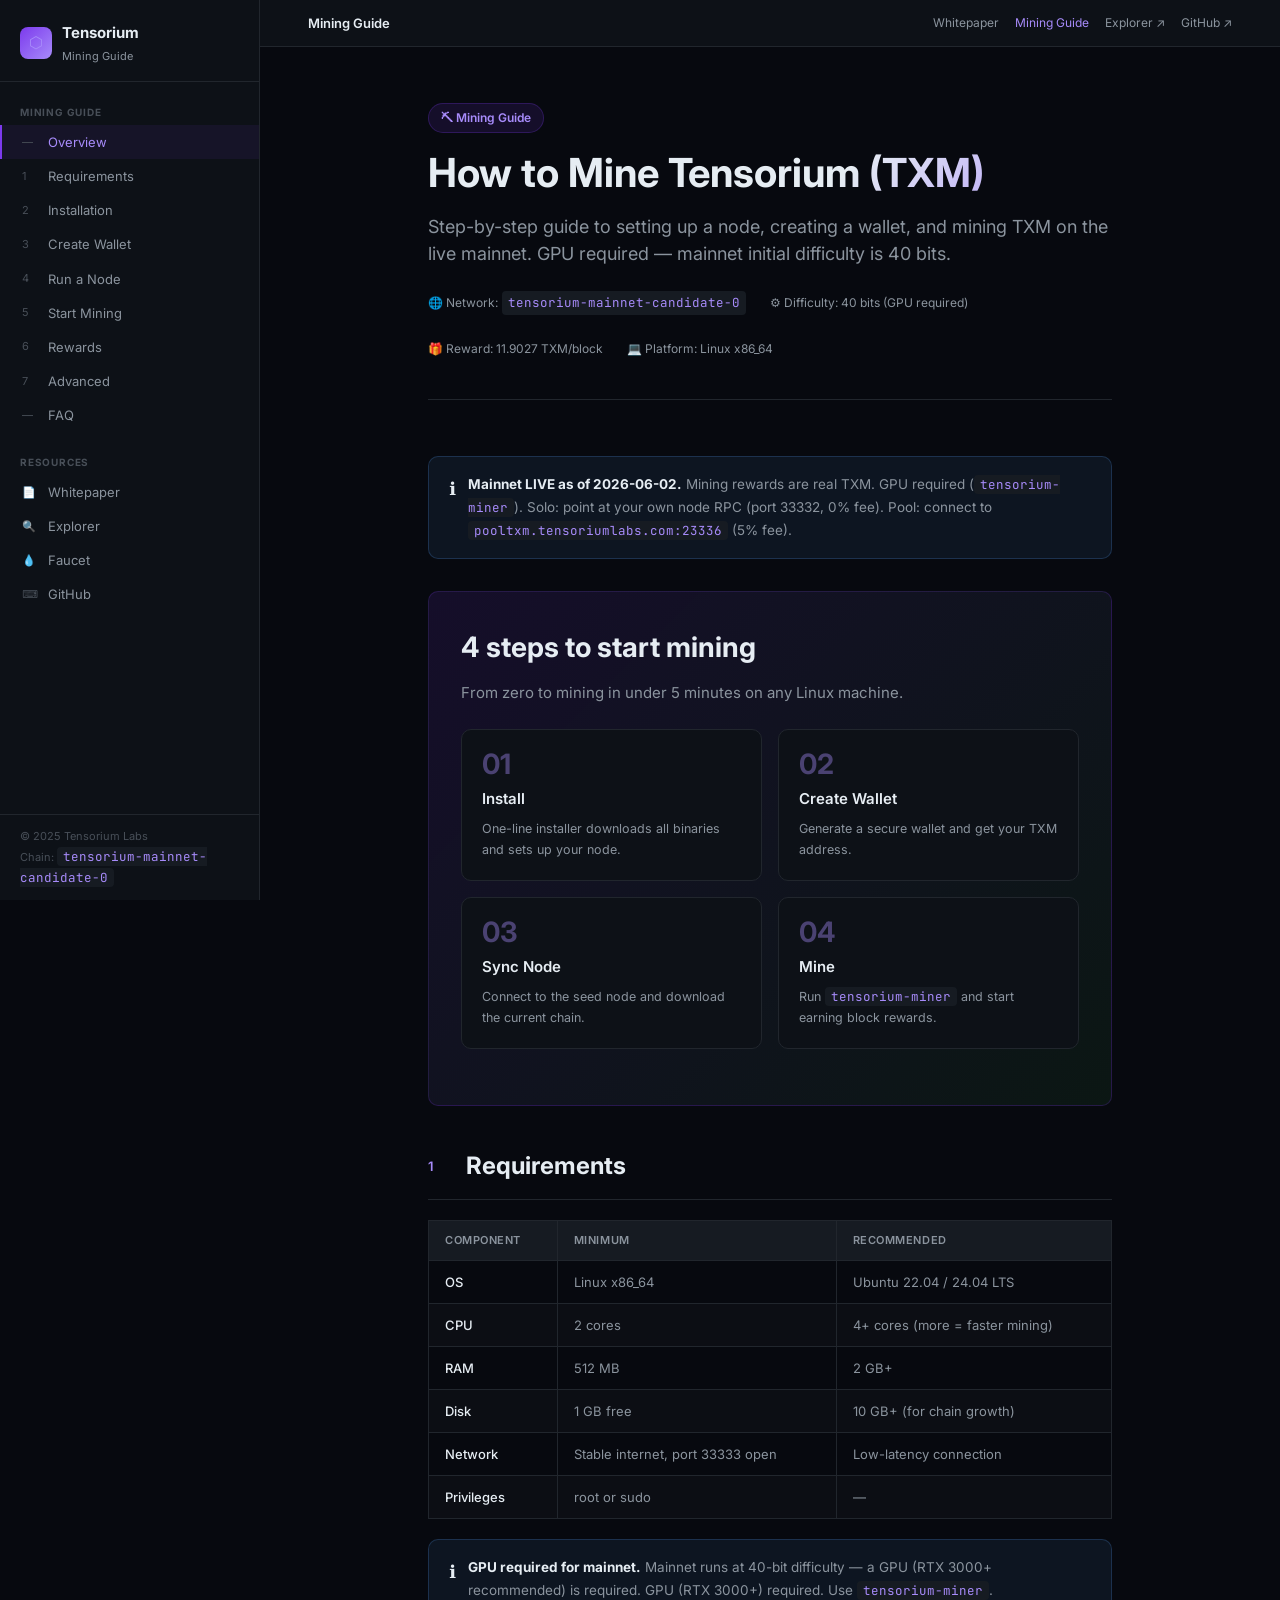
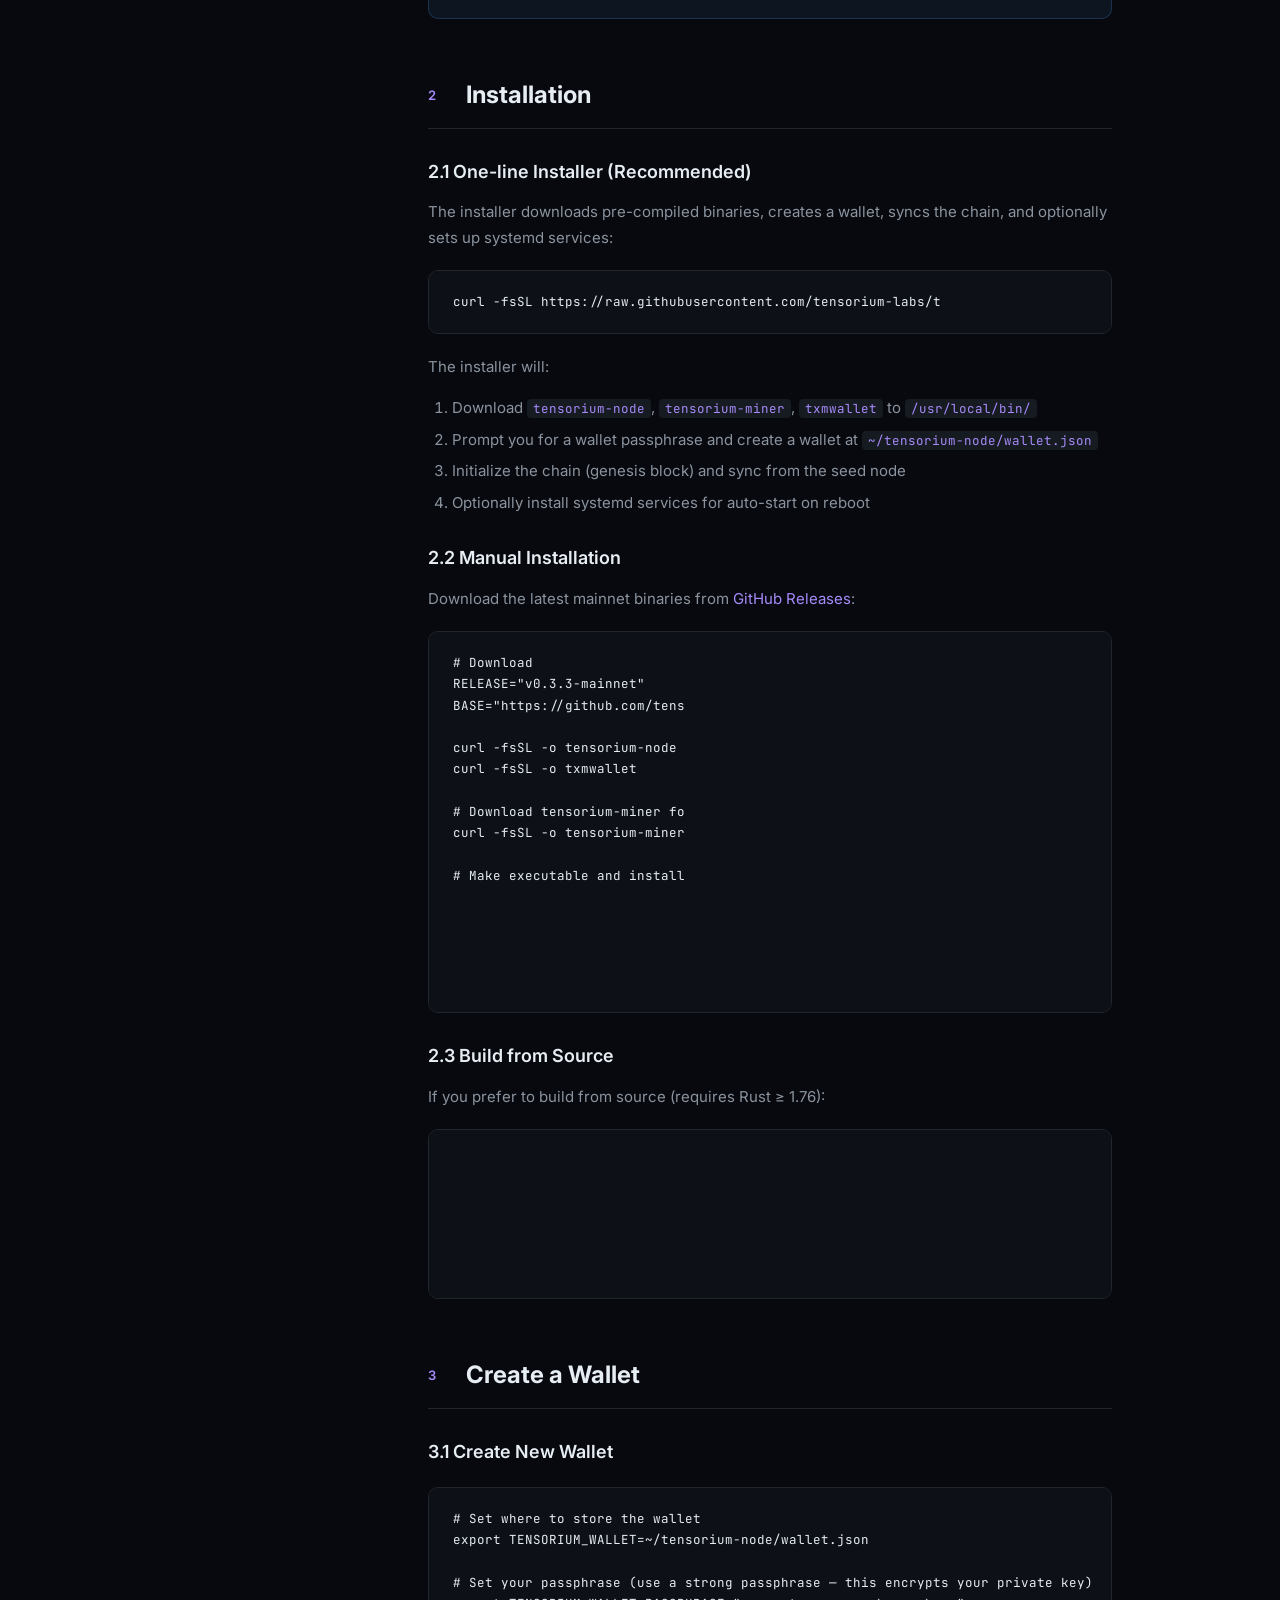
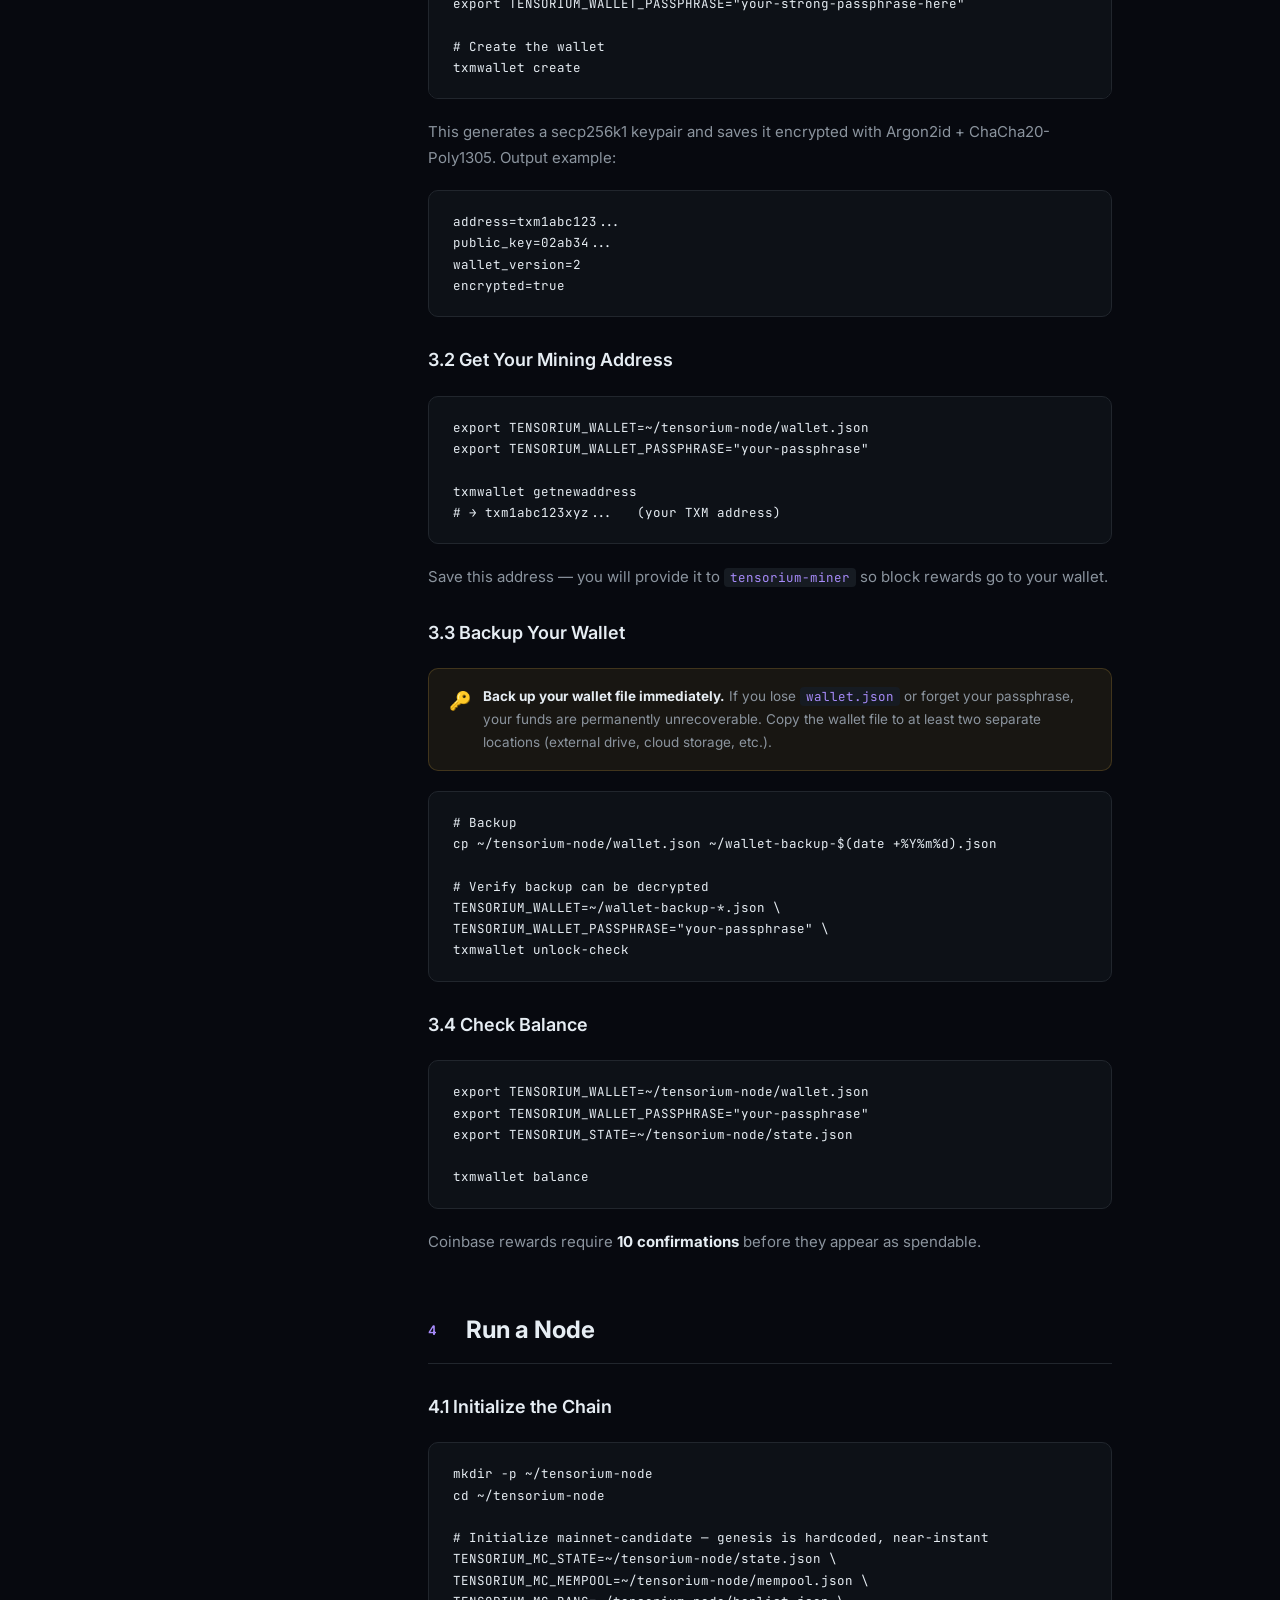
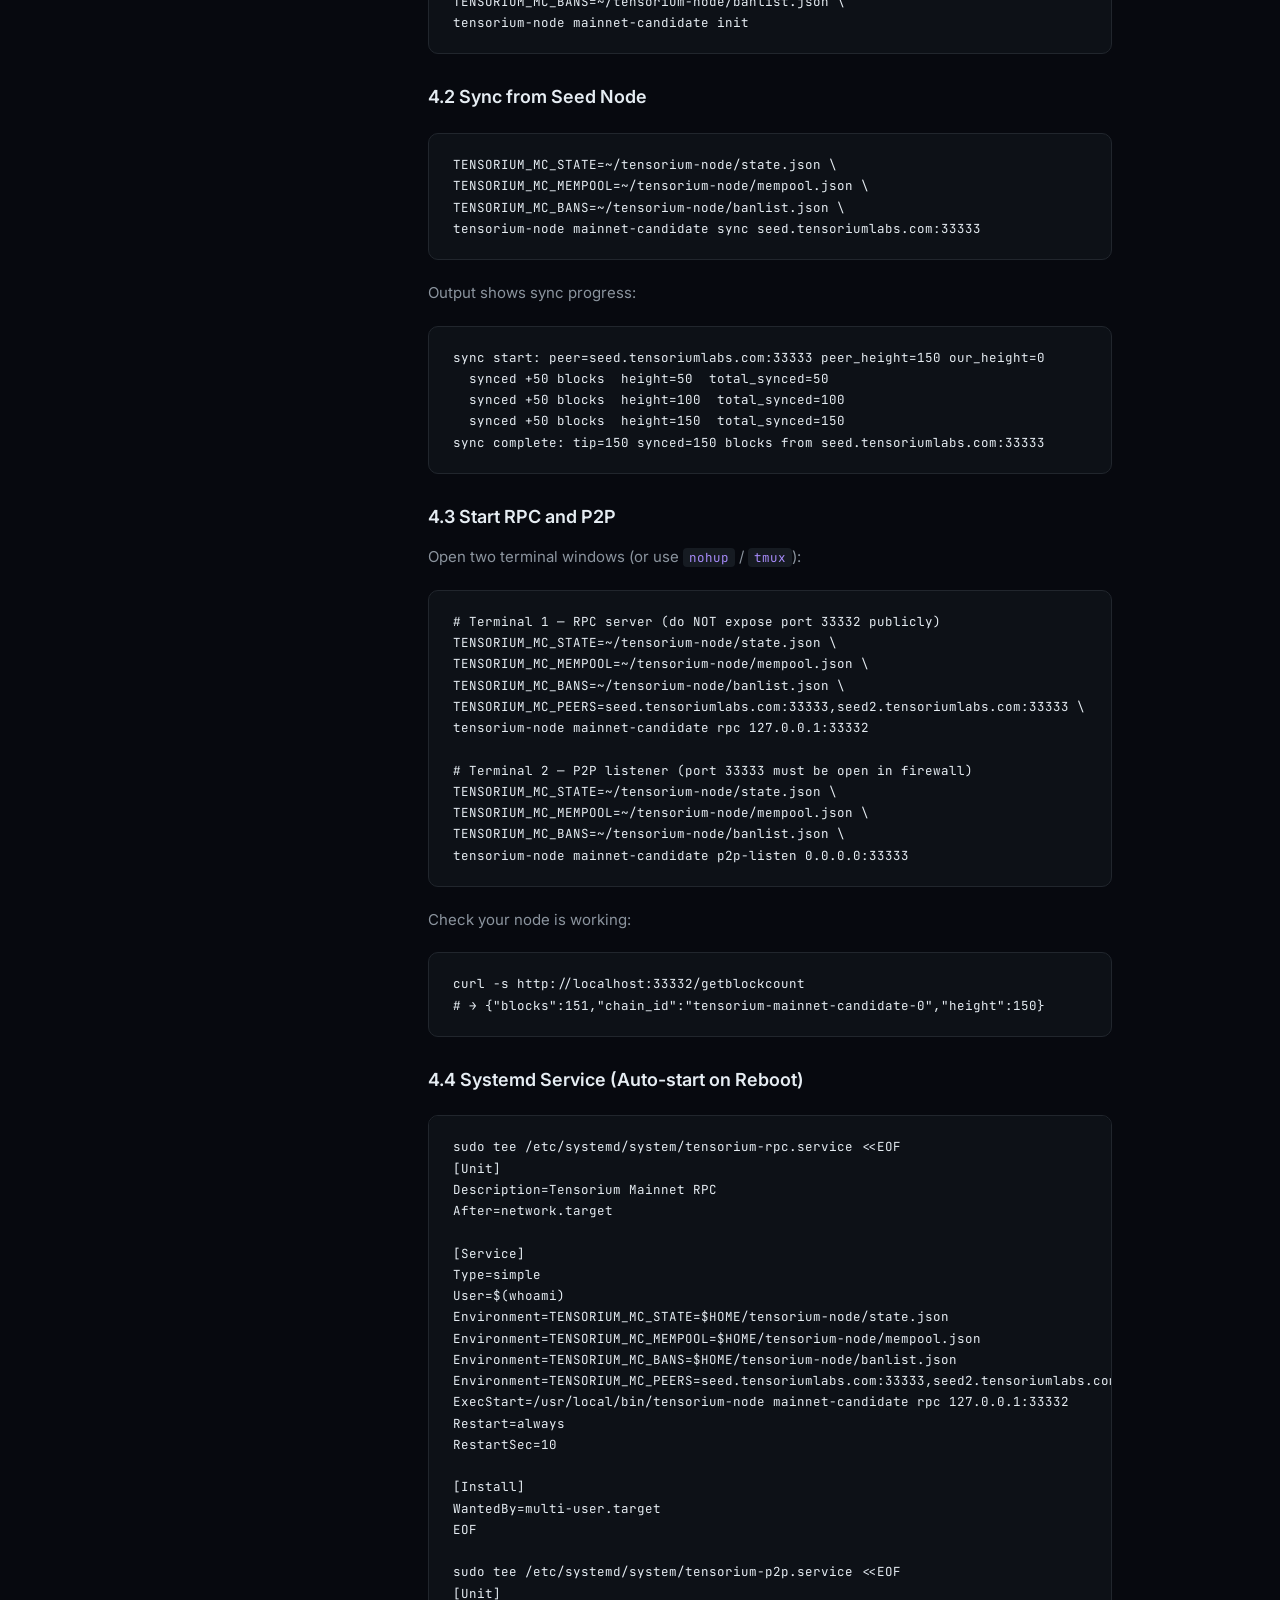
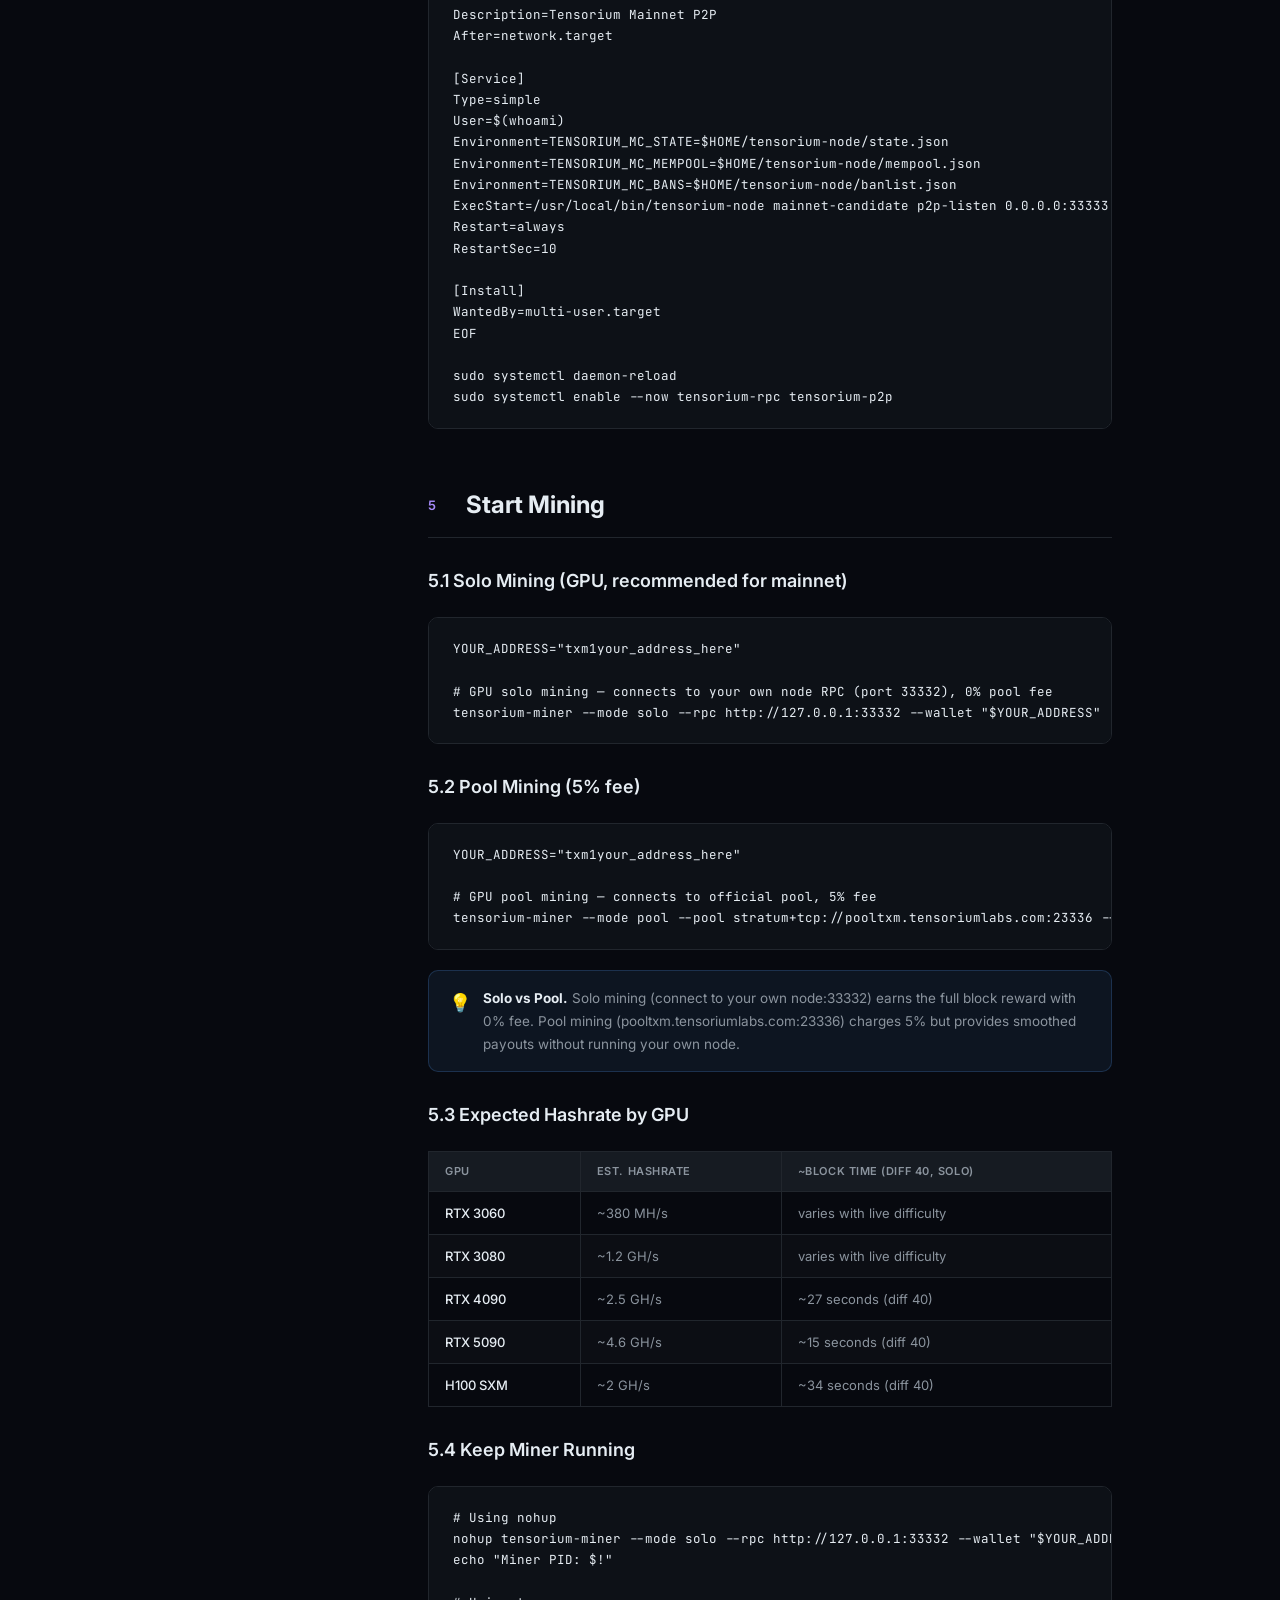
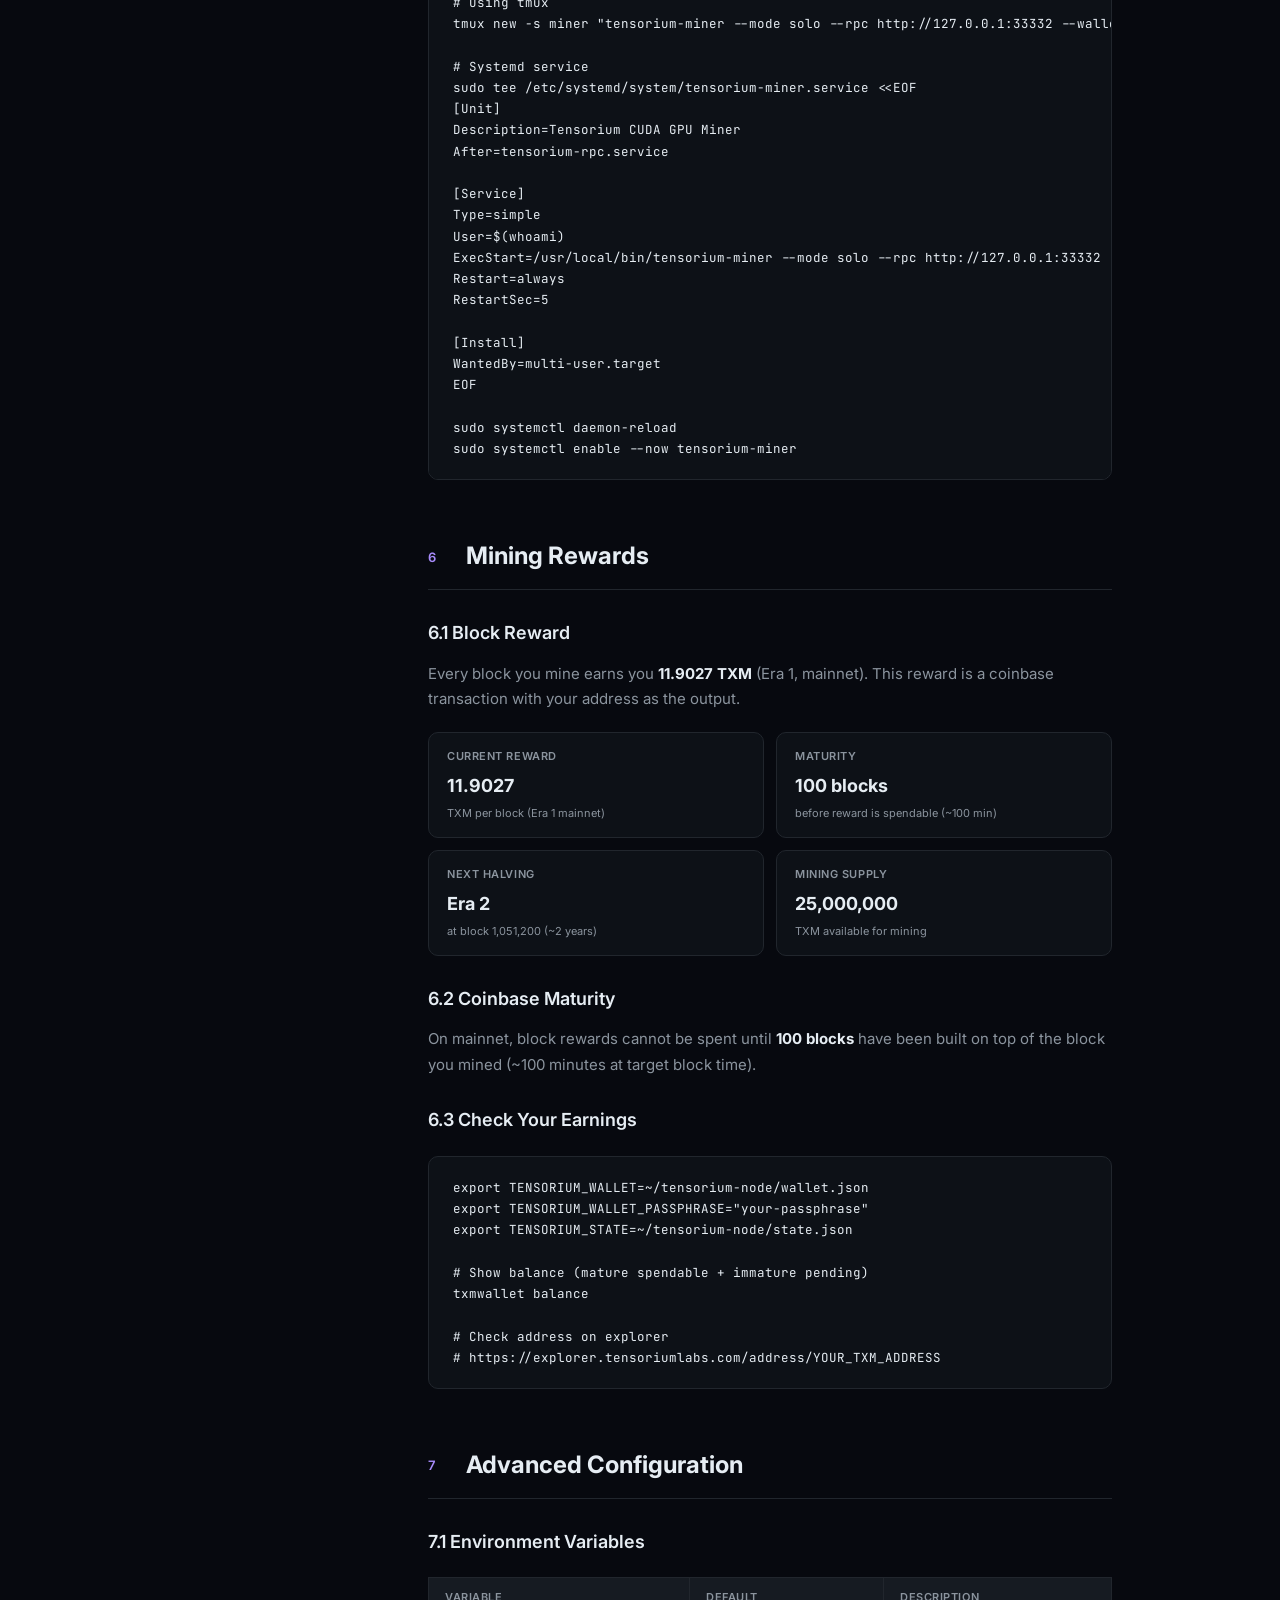
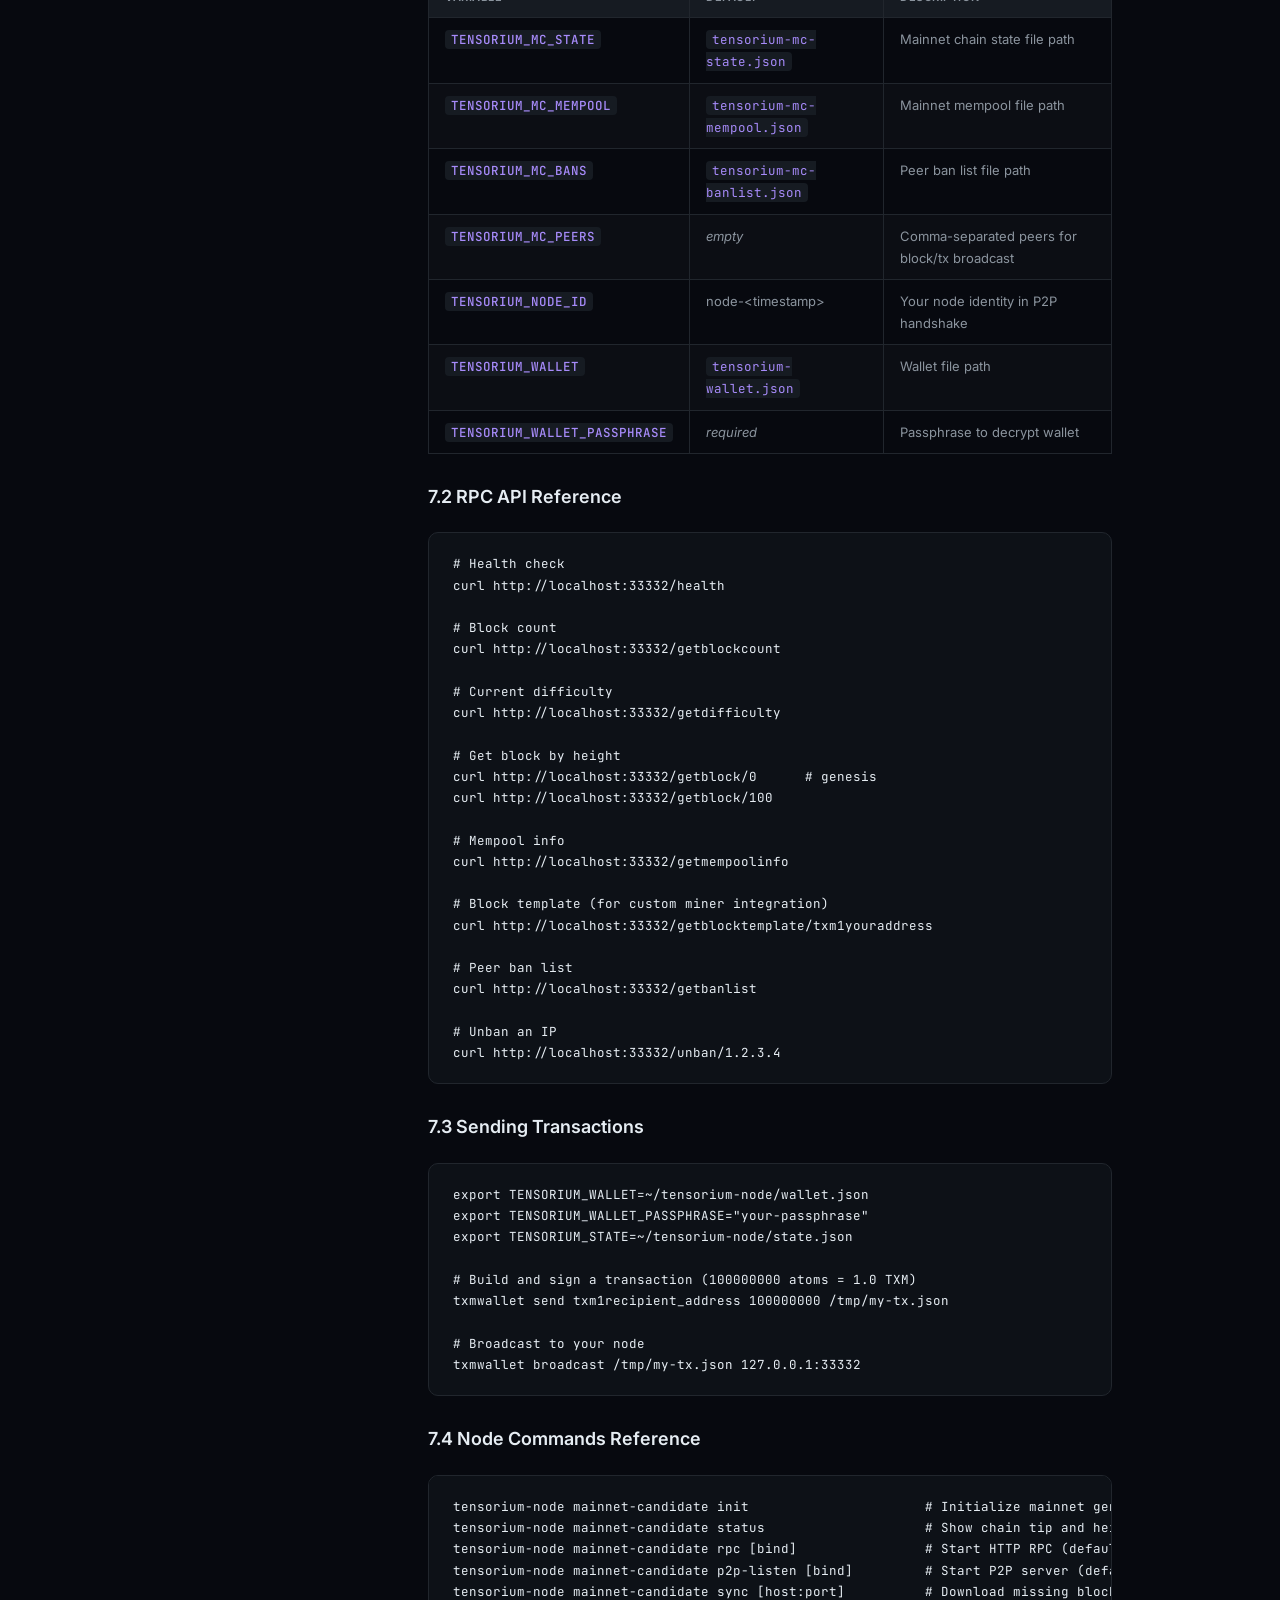
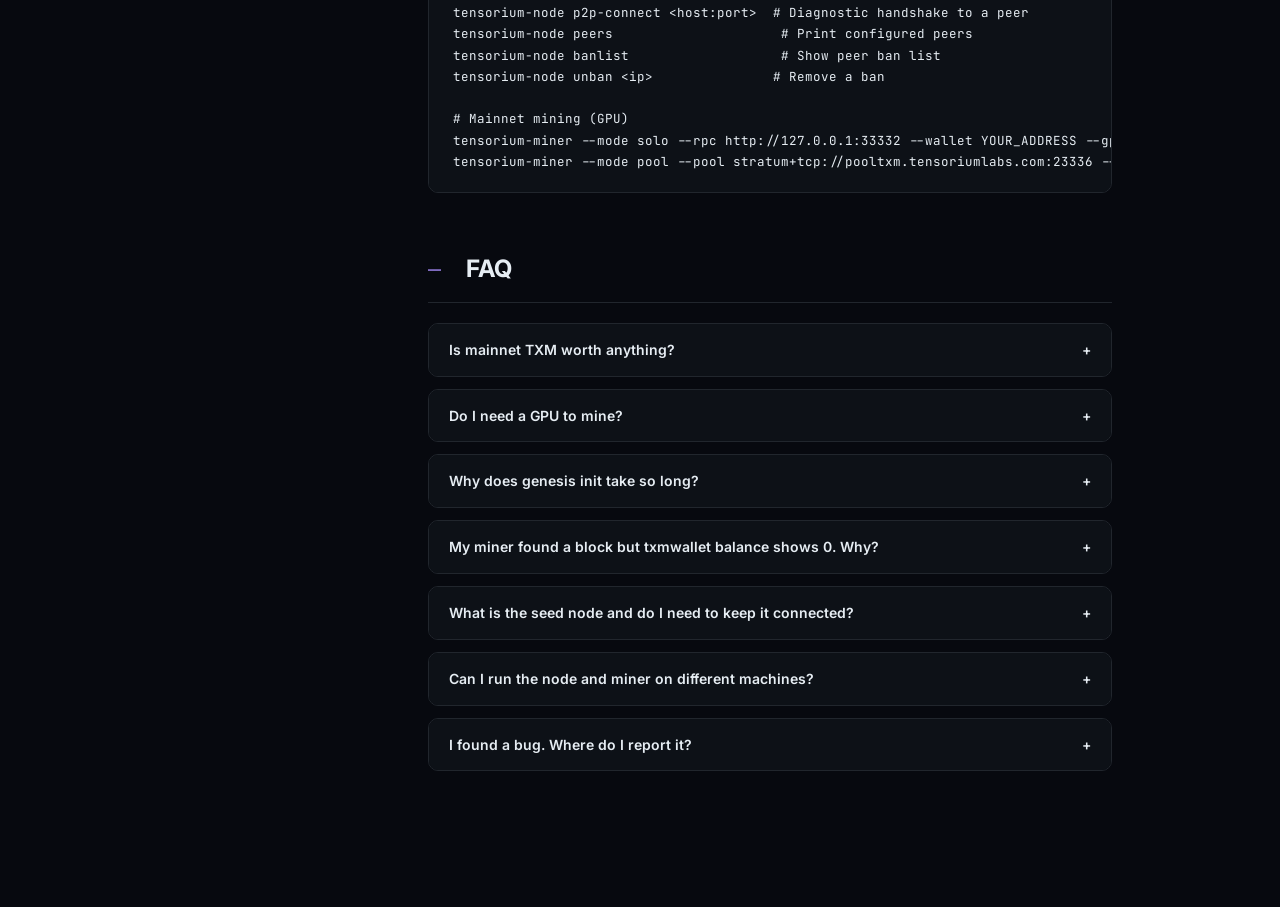
==== commit 8bf623a7: "docs: remove testnet wording from public whitepaper" ====
--- a/mining.html
+++ b/mining.html
@@ -4,7 +4,7 @@
   <meta charset="UTF-8">
   <meta name="viewport" content="width=device-width, initial-scale=1.0">
   <title>Mining Guide — Tensorium</title>
-  <meta name="description" content="How to mine Tensorium (TXM) — setup your node, create a wallet, and start mining on testnet.">
+  <meta name="description" content="How to mine Tensorium (TXM) — setup your node, create a wallet, and start mining on the live mainnet.">
   <link rel="stylesheet" href="/css/style.css">
   <link rel="icon" href="data:image/svg+xml,<svg xmlns='http://www.w3.org/2000/svg' viewBox='0 0 100 100'><text y='.9em' font-size='90'>⬡</text></svg>">
 </head>
@@ -230,7 +230,7 @@
 
 txmwallet balance</pre>
 
-      <p>Note: On the current onboarding testnet, coinbase rewards require <strong>10 confirmations</strong> before they appear as spendable.</p>
+      <p>Coinbase rewards require <strong>10 confirmations</strong> before they appear as spendable.</p>
     </div>
 
     <!-- 4. Node -->
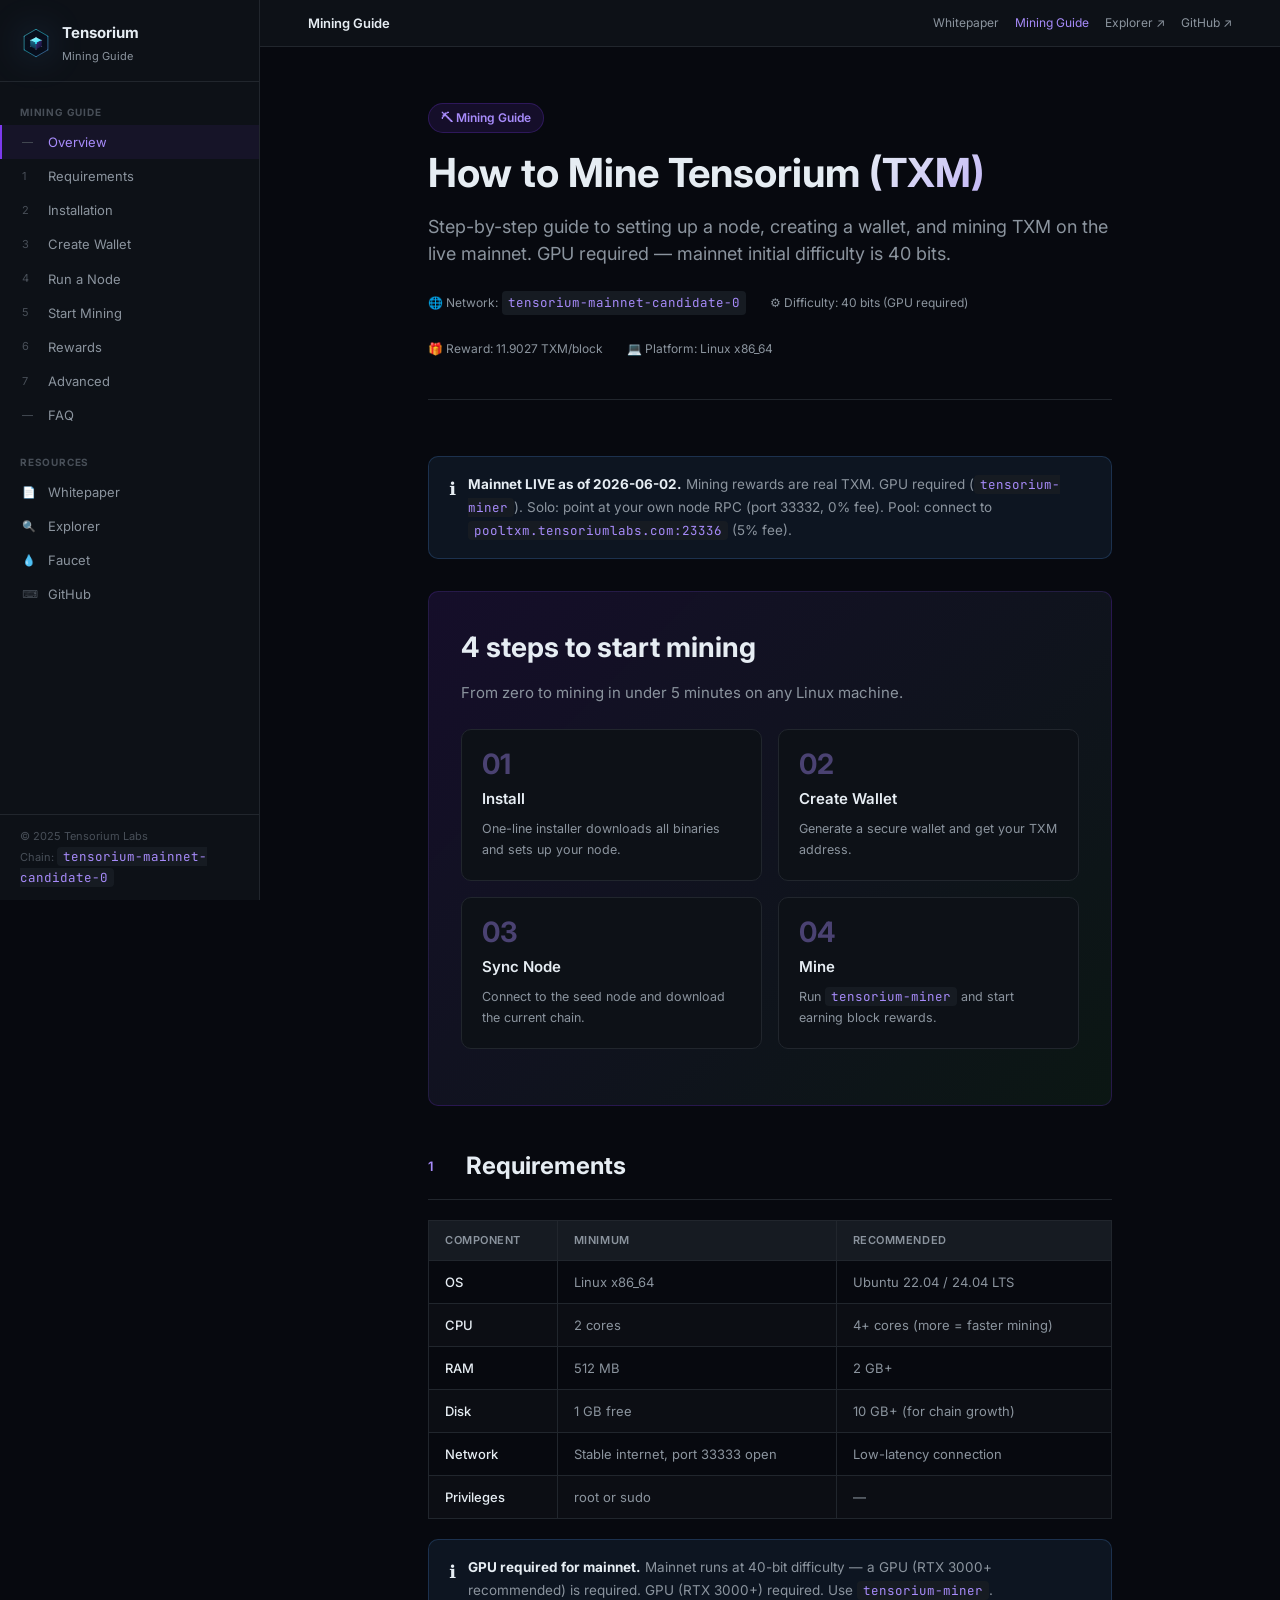
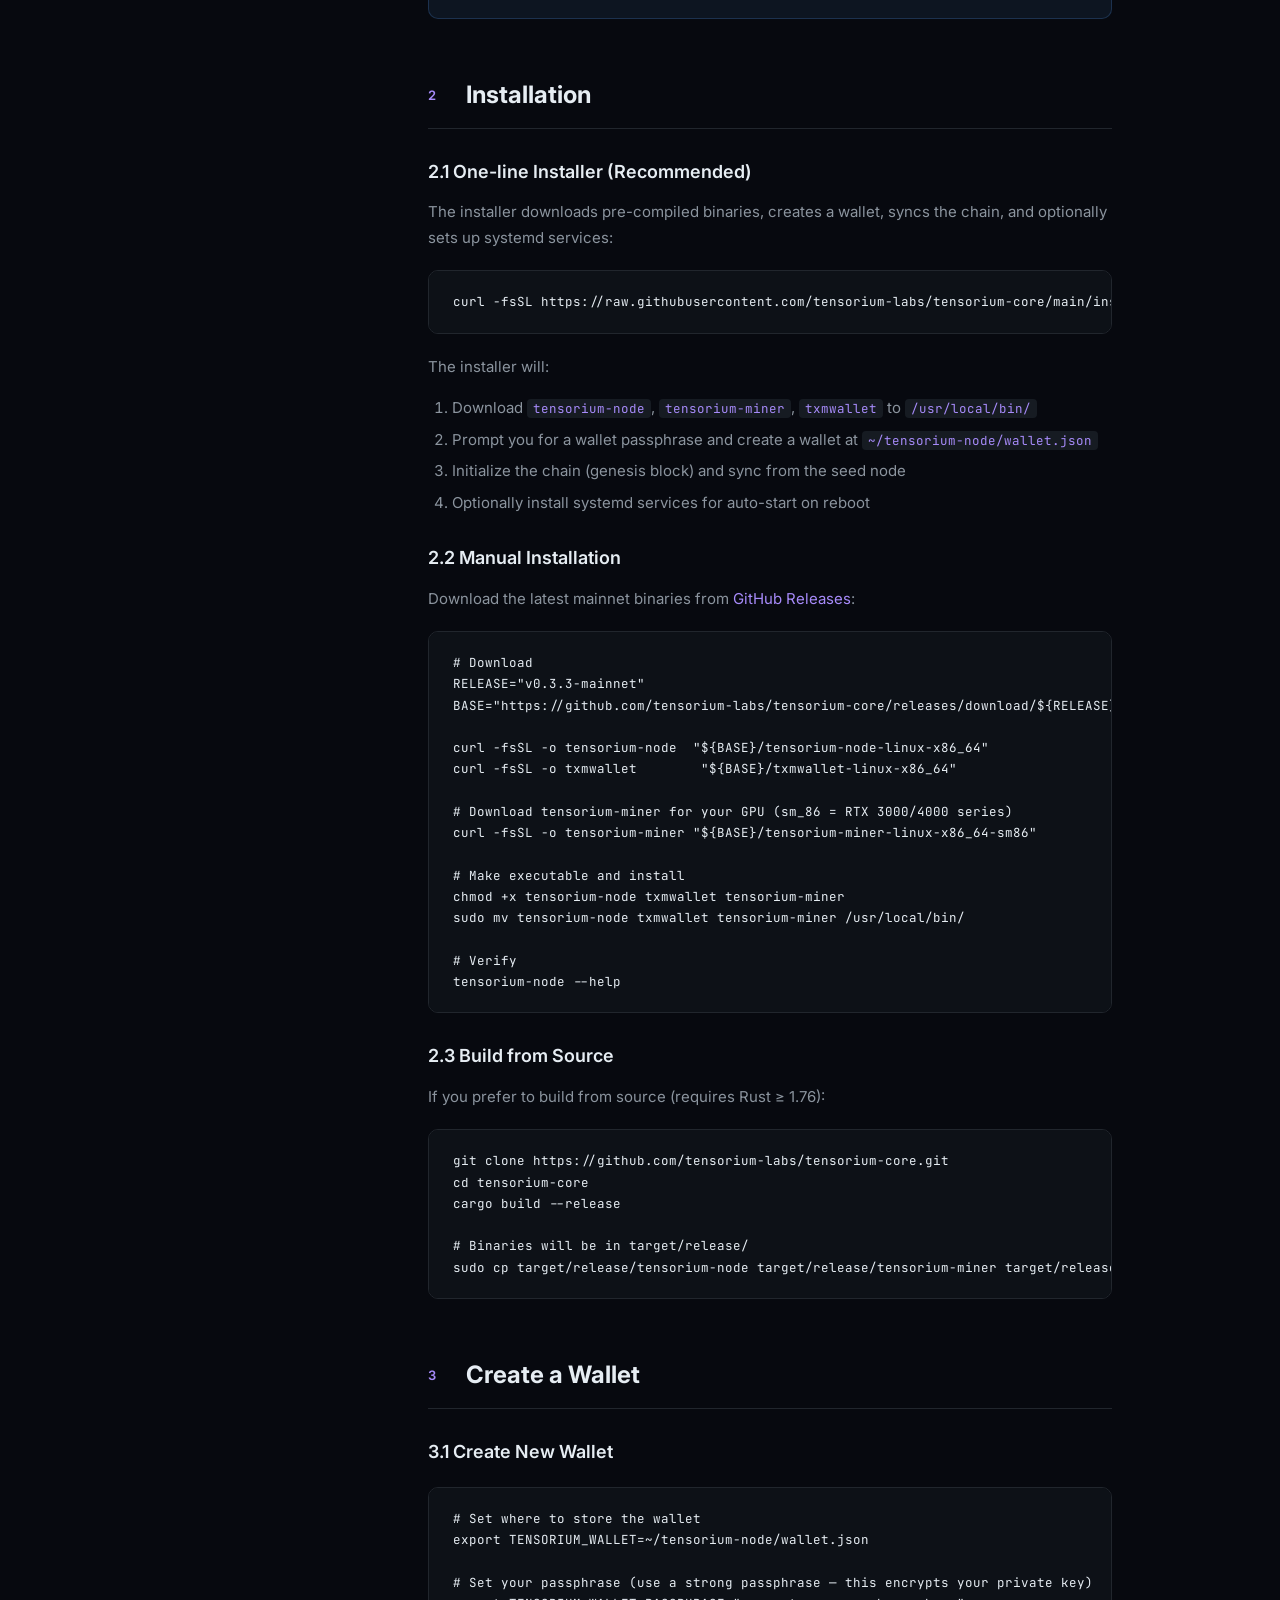
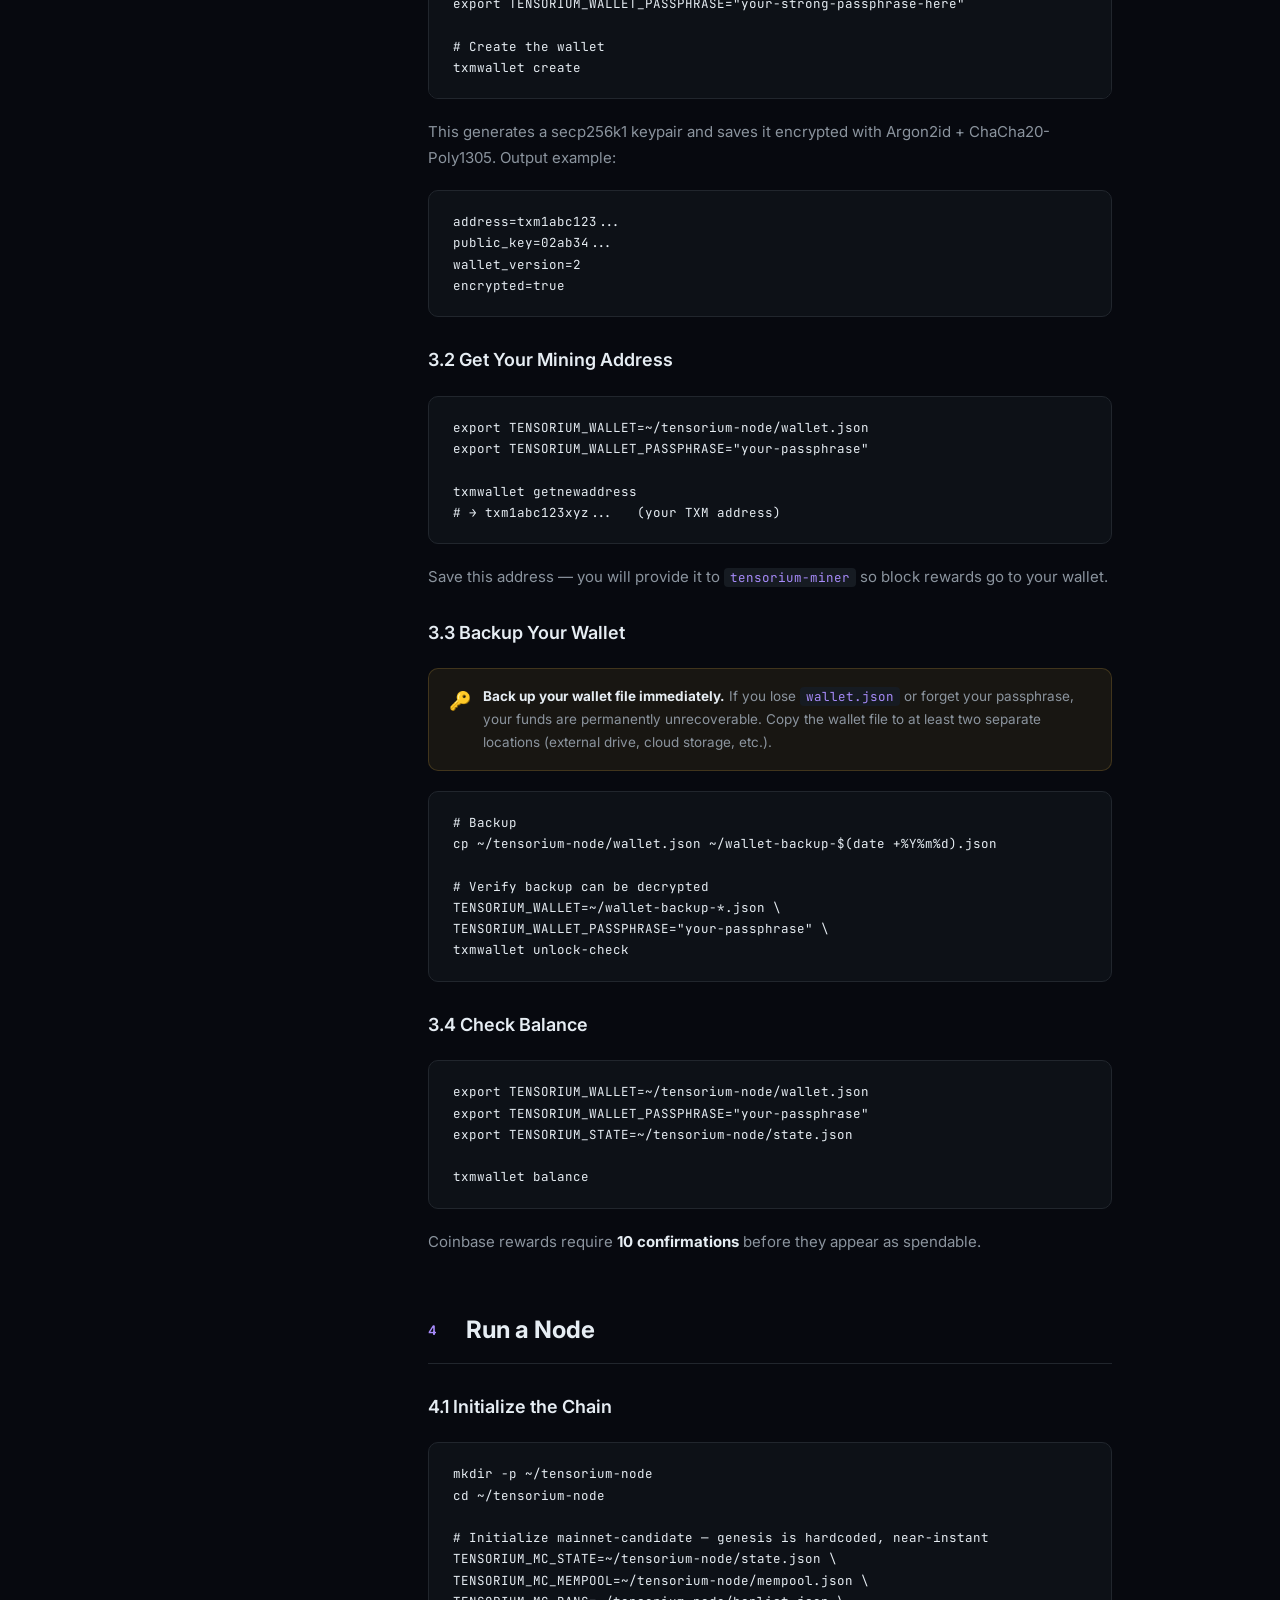
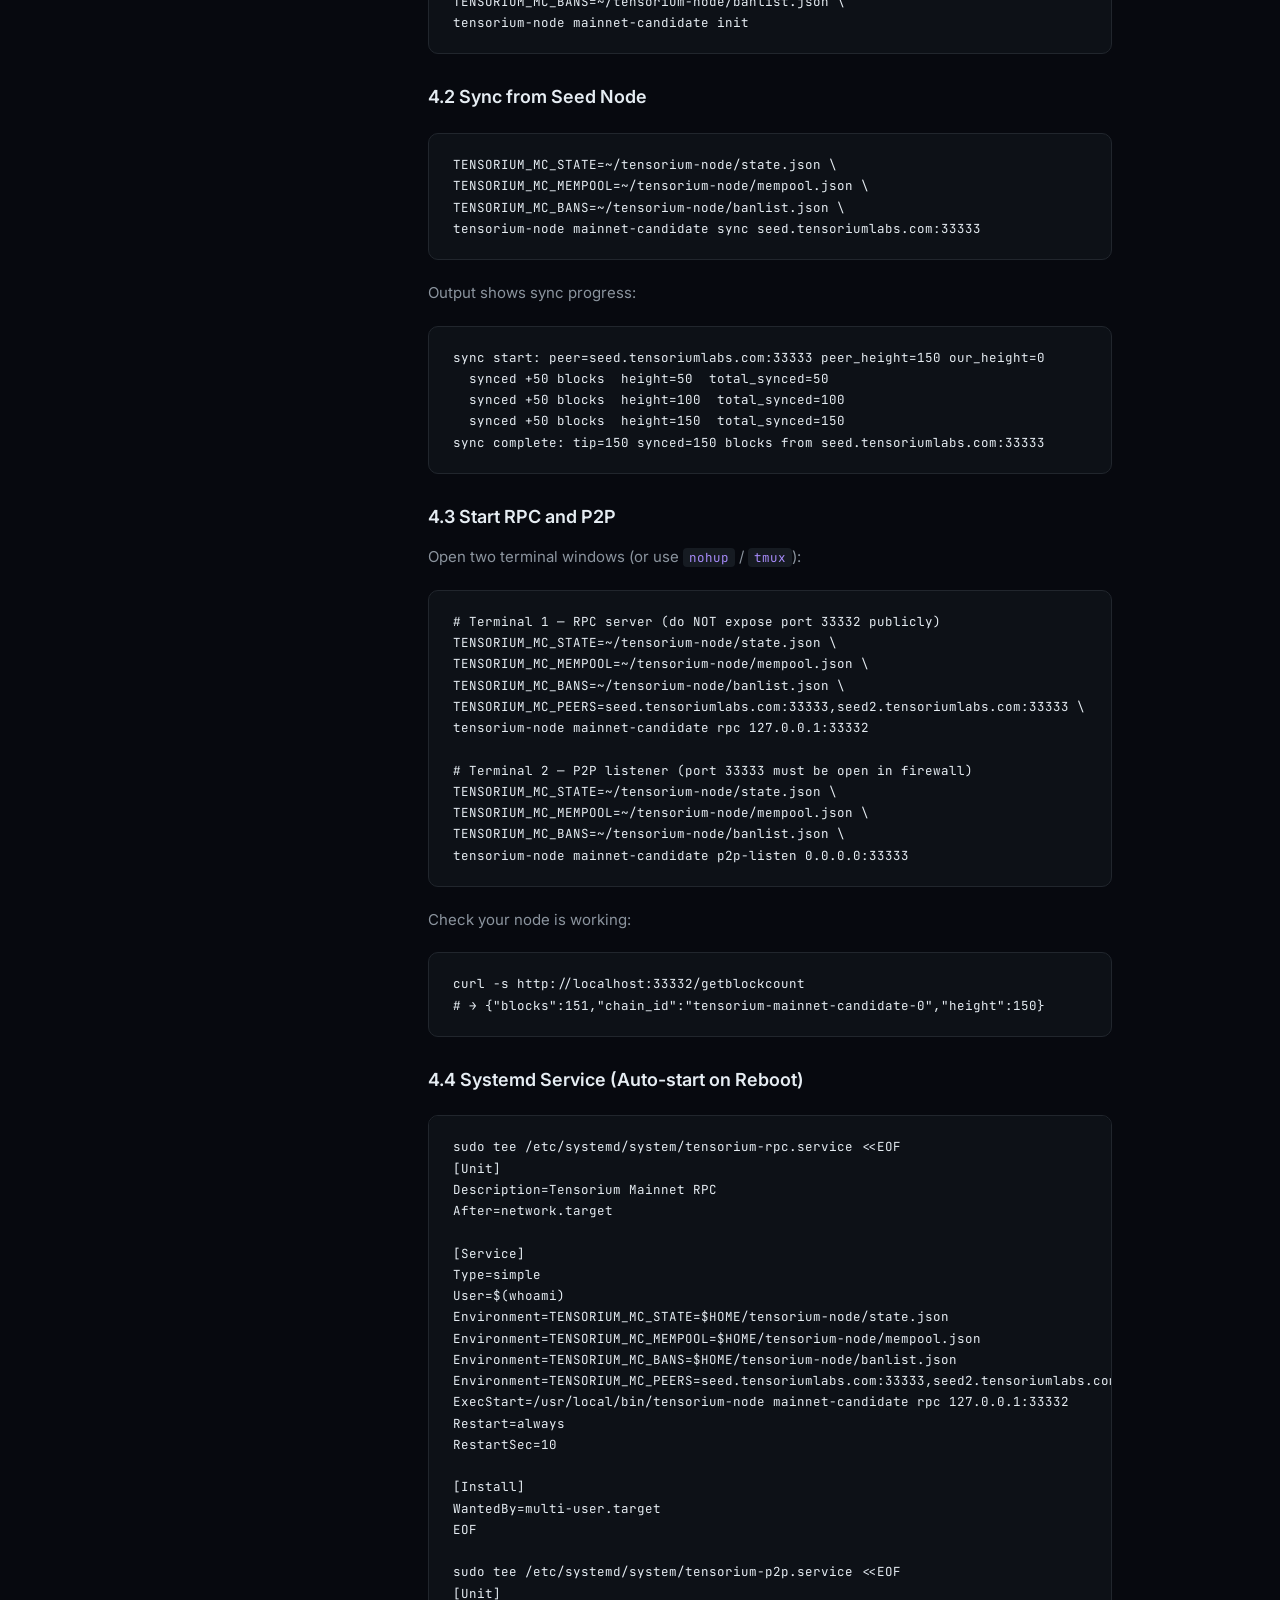
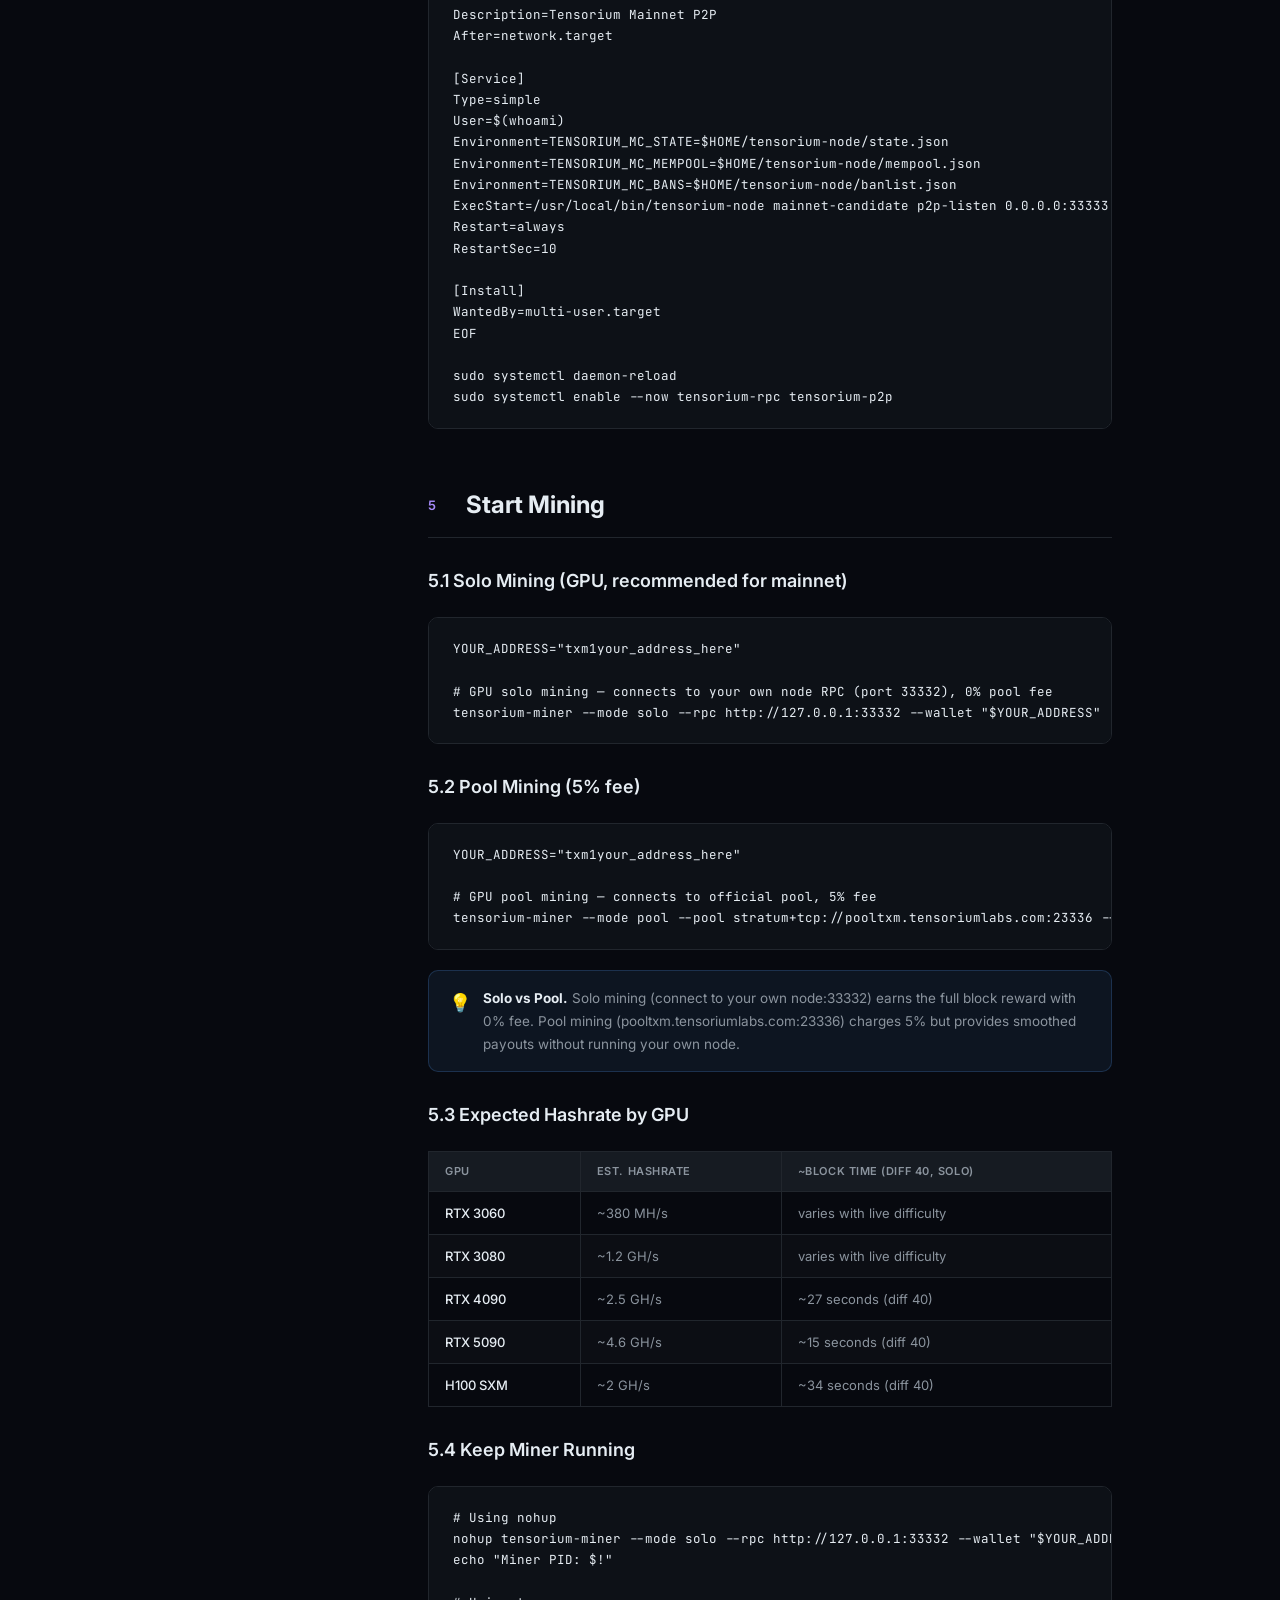
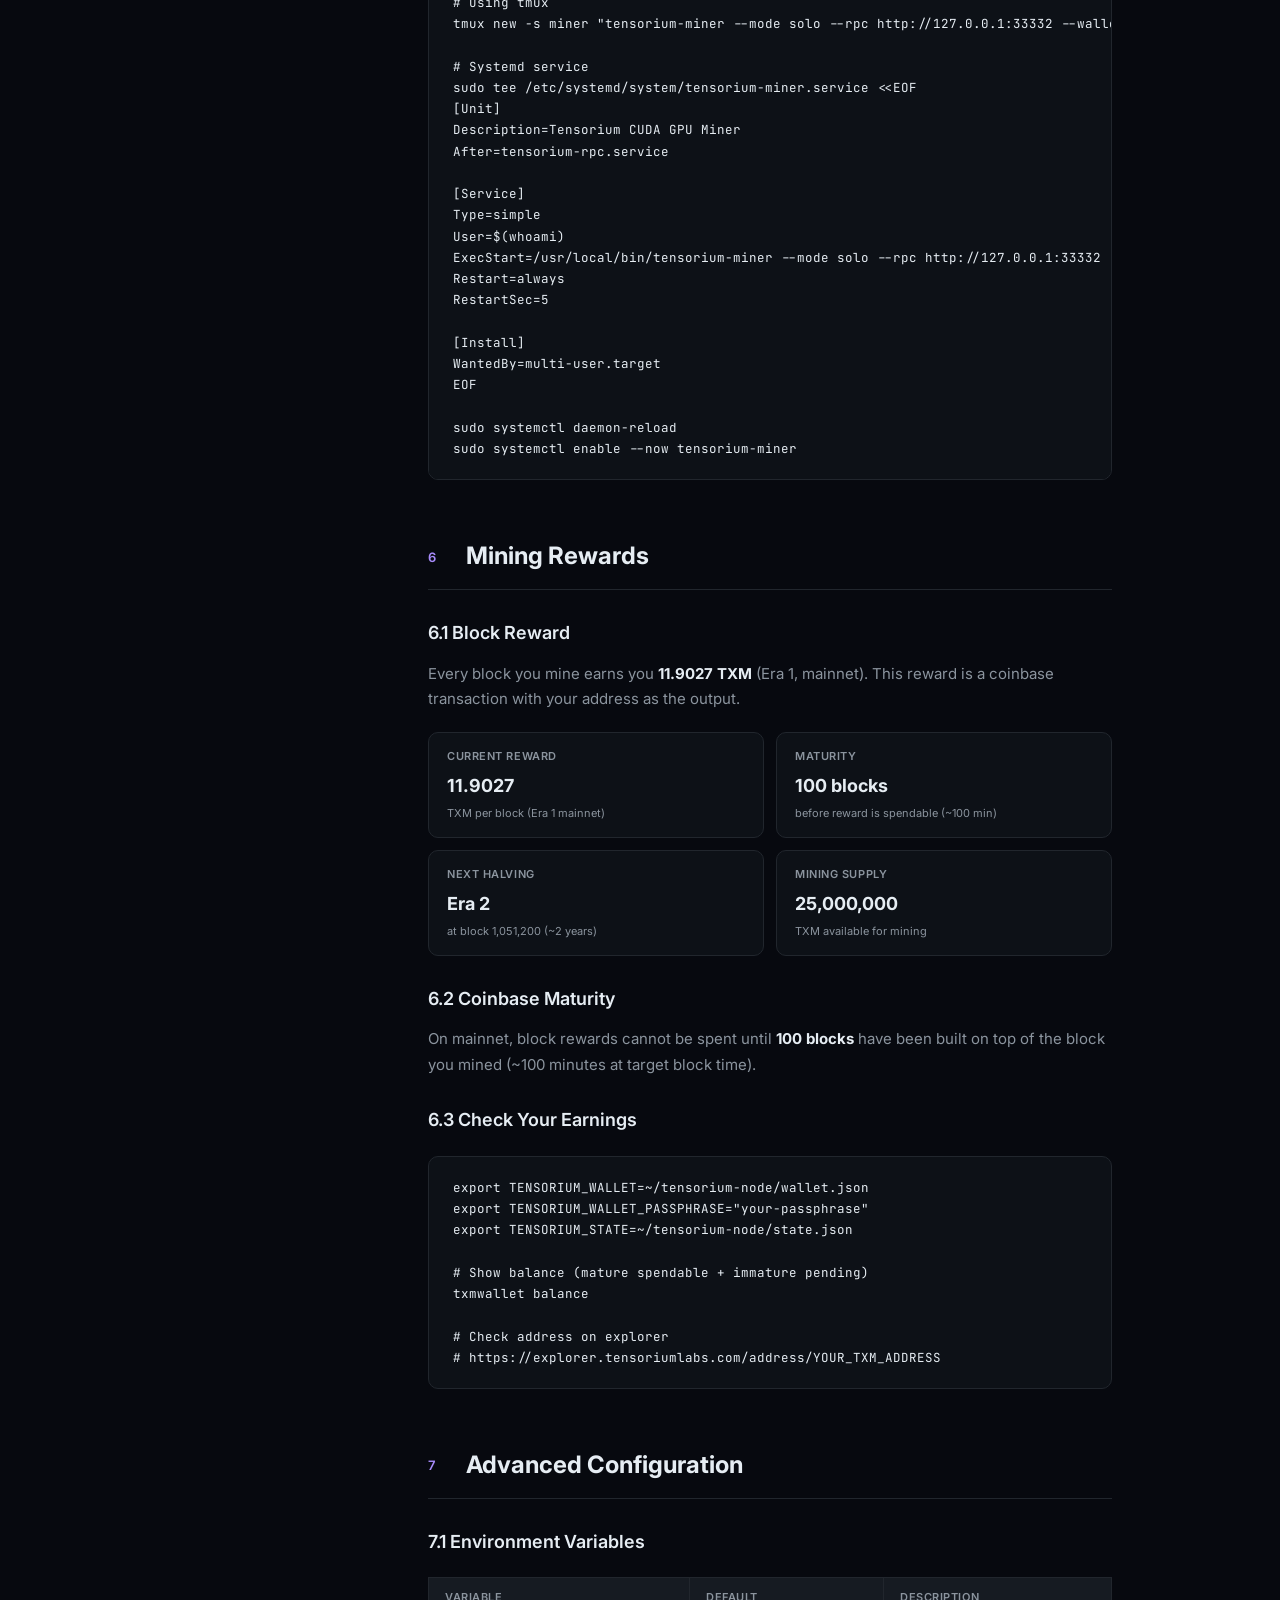
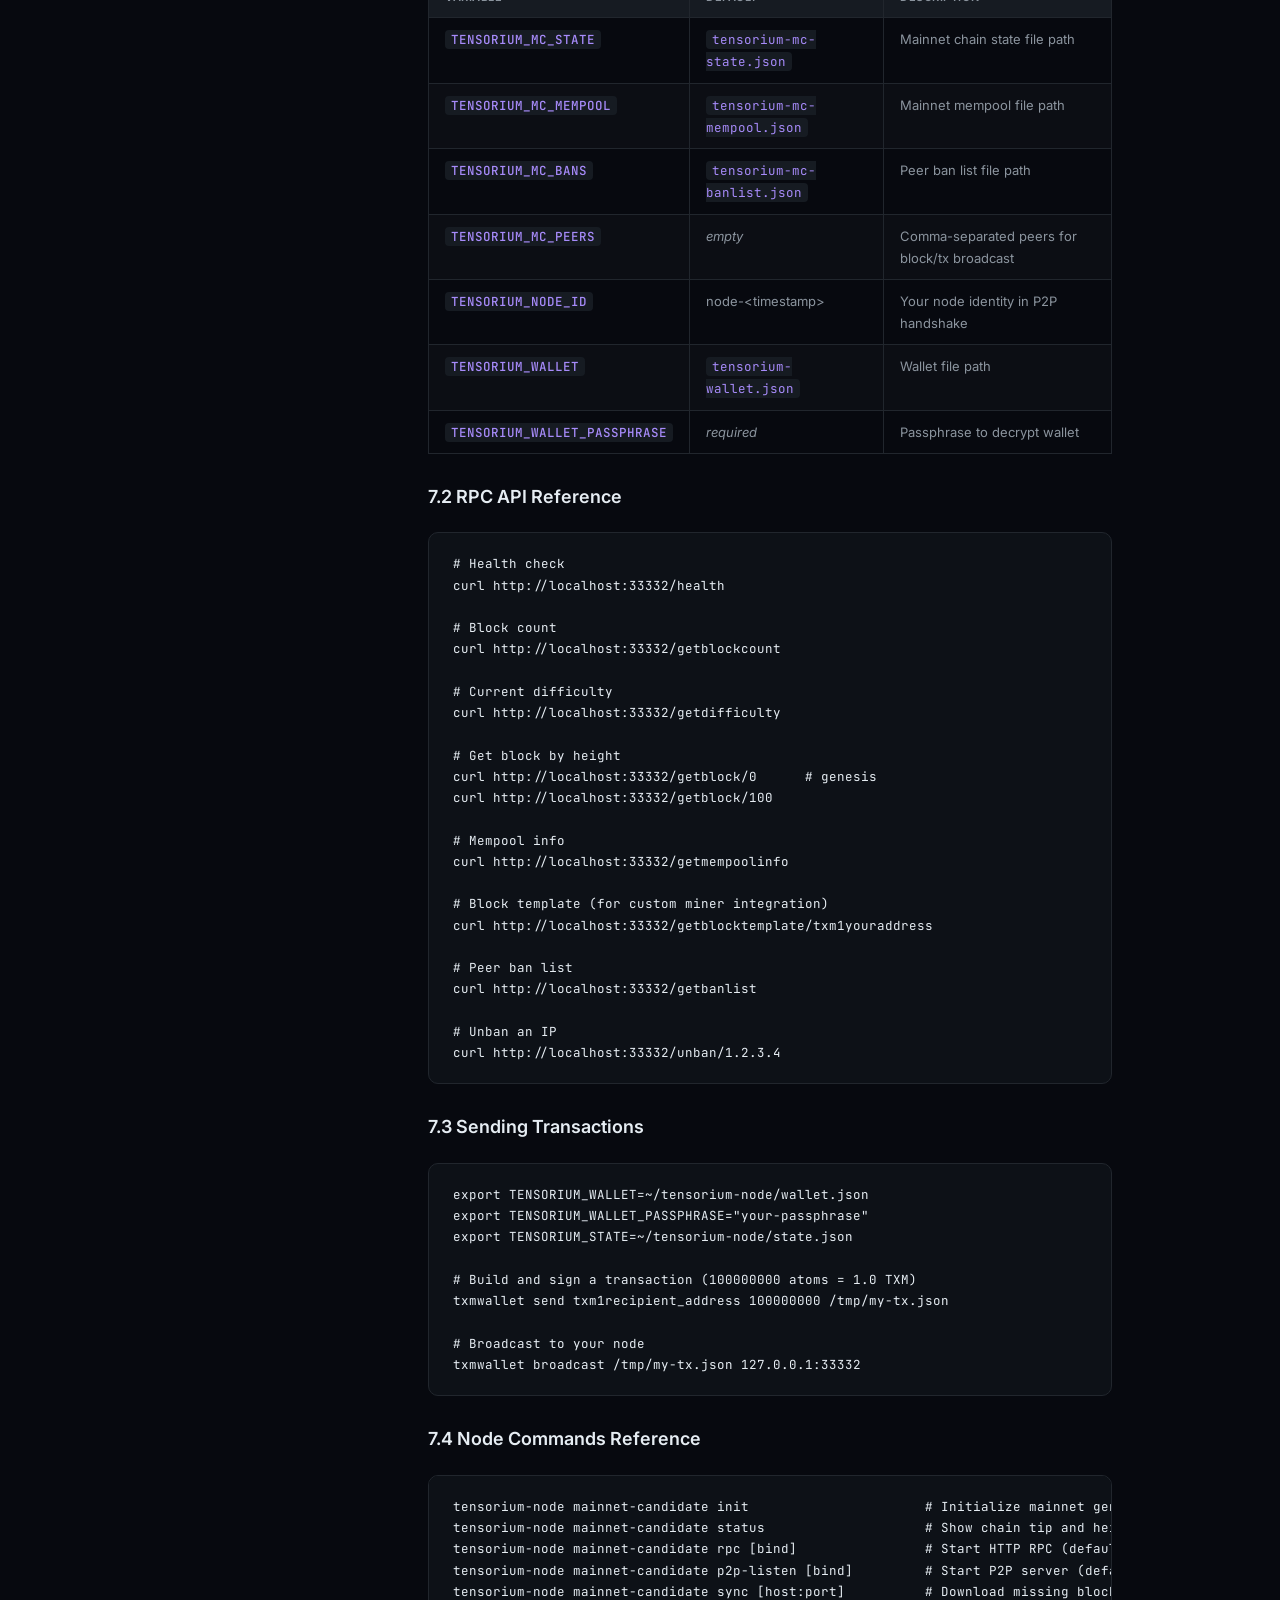
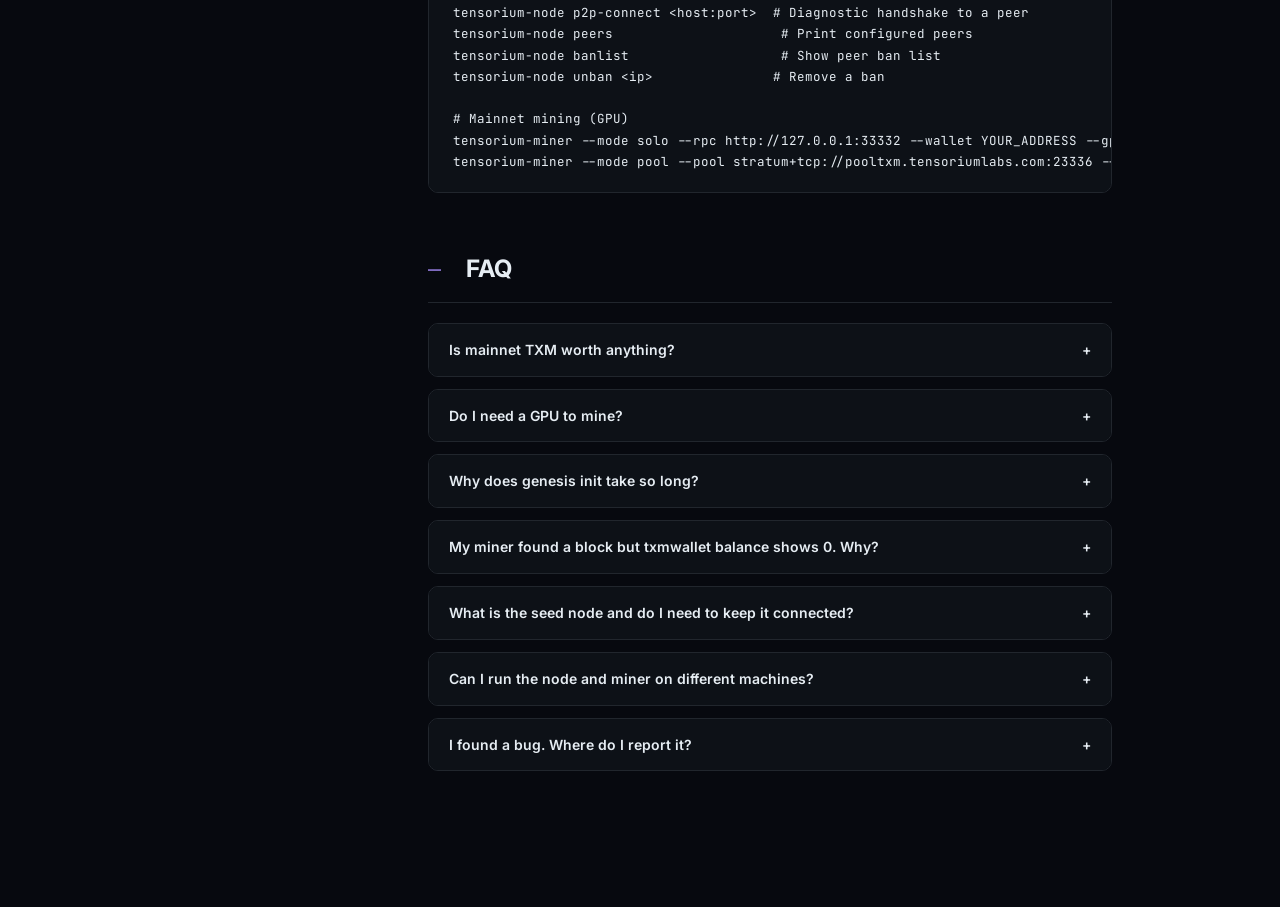
==== commit f5dc66fc: "brand: adopt official Tensorium mark in whitepaper" ====
--- a/mining.html
+++ b/mining.html
@@ -6,7 +6,7 @@
   <title>Mining Guide — Tensorium</title>
   <meta name="description" content="How to mine Tensorium (TXM) — setup your node, create a wallet, and start mining on the live mainnet.">
   <link rel="stylesheet" href="/css/style.css">
-  <link rel="icon" href="data:image/svg+xml,<svg xmlns='http://www.w3.org/2000/svg' viewBox='0 0 100 100'><text y='.9em' font-size='90'>⬡</text></svg>">
+  <link rel="icon" href="/assets/tensorium-mark.svg" type="image/svg+xml">
 </head>
 <body>
 <div class="layout">
@@ -14,7 +14,7 @@
 <!-- Sidebar -->
 <aside class="sidebar">
   <a href="/" class="sidebar-logo">
-    <div class="logo-icon">⬡</div>
+    <img class="logo-icon" src="/assets/tensorium-mark.svg" alt="Tensorium">
     <div>
       <div class="logo-text">Tensorium</div>
       <div class="logo-sub">Mining Guide</div>
--- a/css/style.css
+++ b/css/style.css
@@ -70,10 +70,10 @@
 
 .logo-icon {
   width: 32px; height: 32px;
-  background: linear-gradient(135deg, var(--primary), var(--primary-l));
-  border-radius: 8px;
-  display: flex; align-items: center; justify-content: center;
-  font-size: 16px; flex-shrink: 0;
+  display: block;
+  flex-shrink: 0;
+  object-fit: contain;
+  filter: drop-shadow(0 0 18px rgba(88, 166, 255, 0.2));
 }
 
 .logo-text { font-weight: 700; font-size: 15px; color: var(--text); }
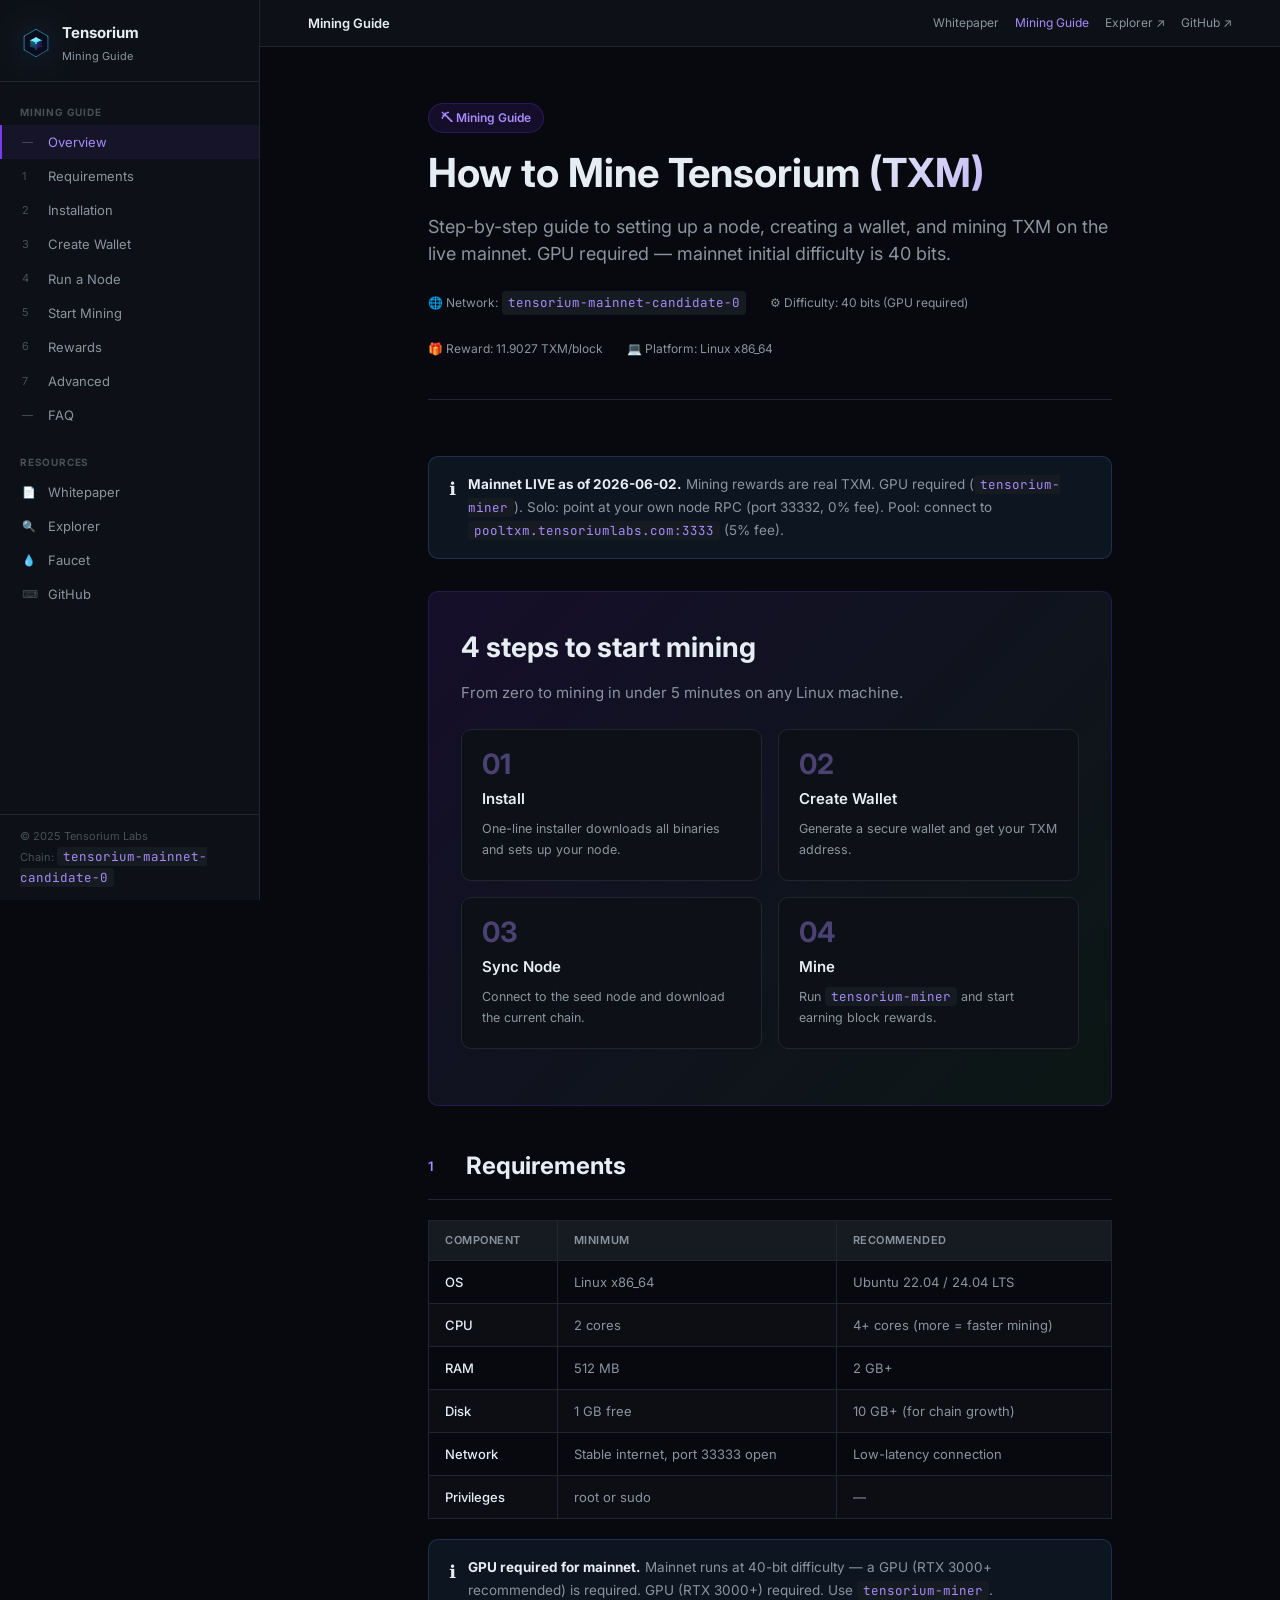
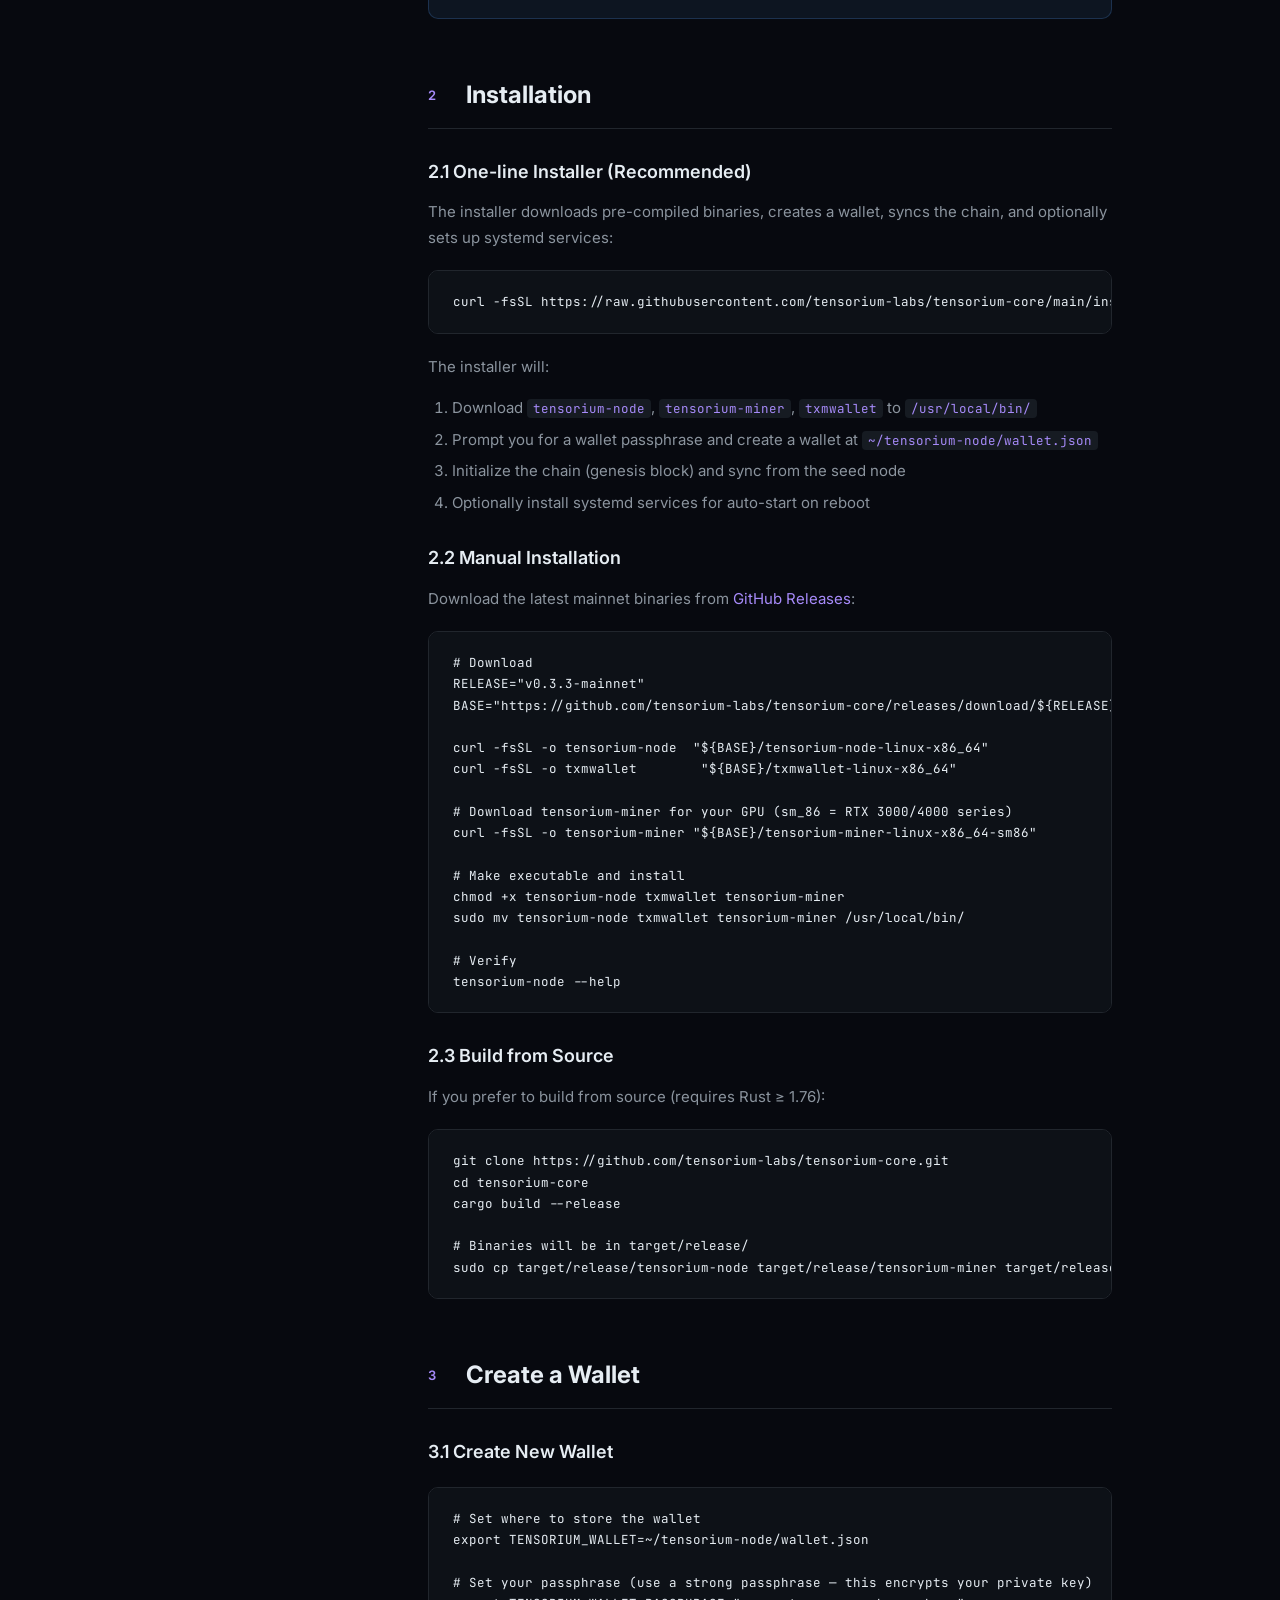
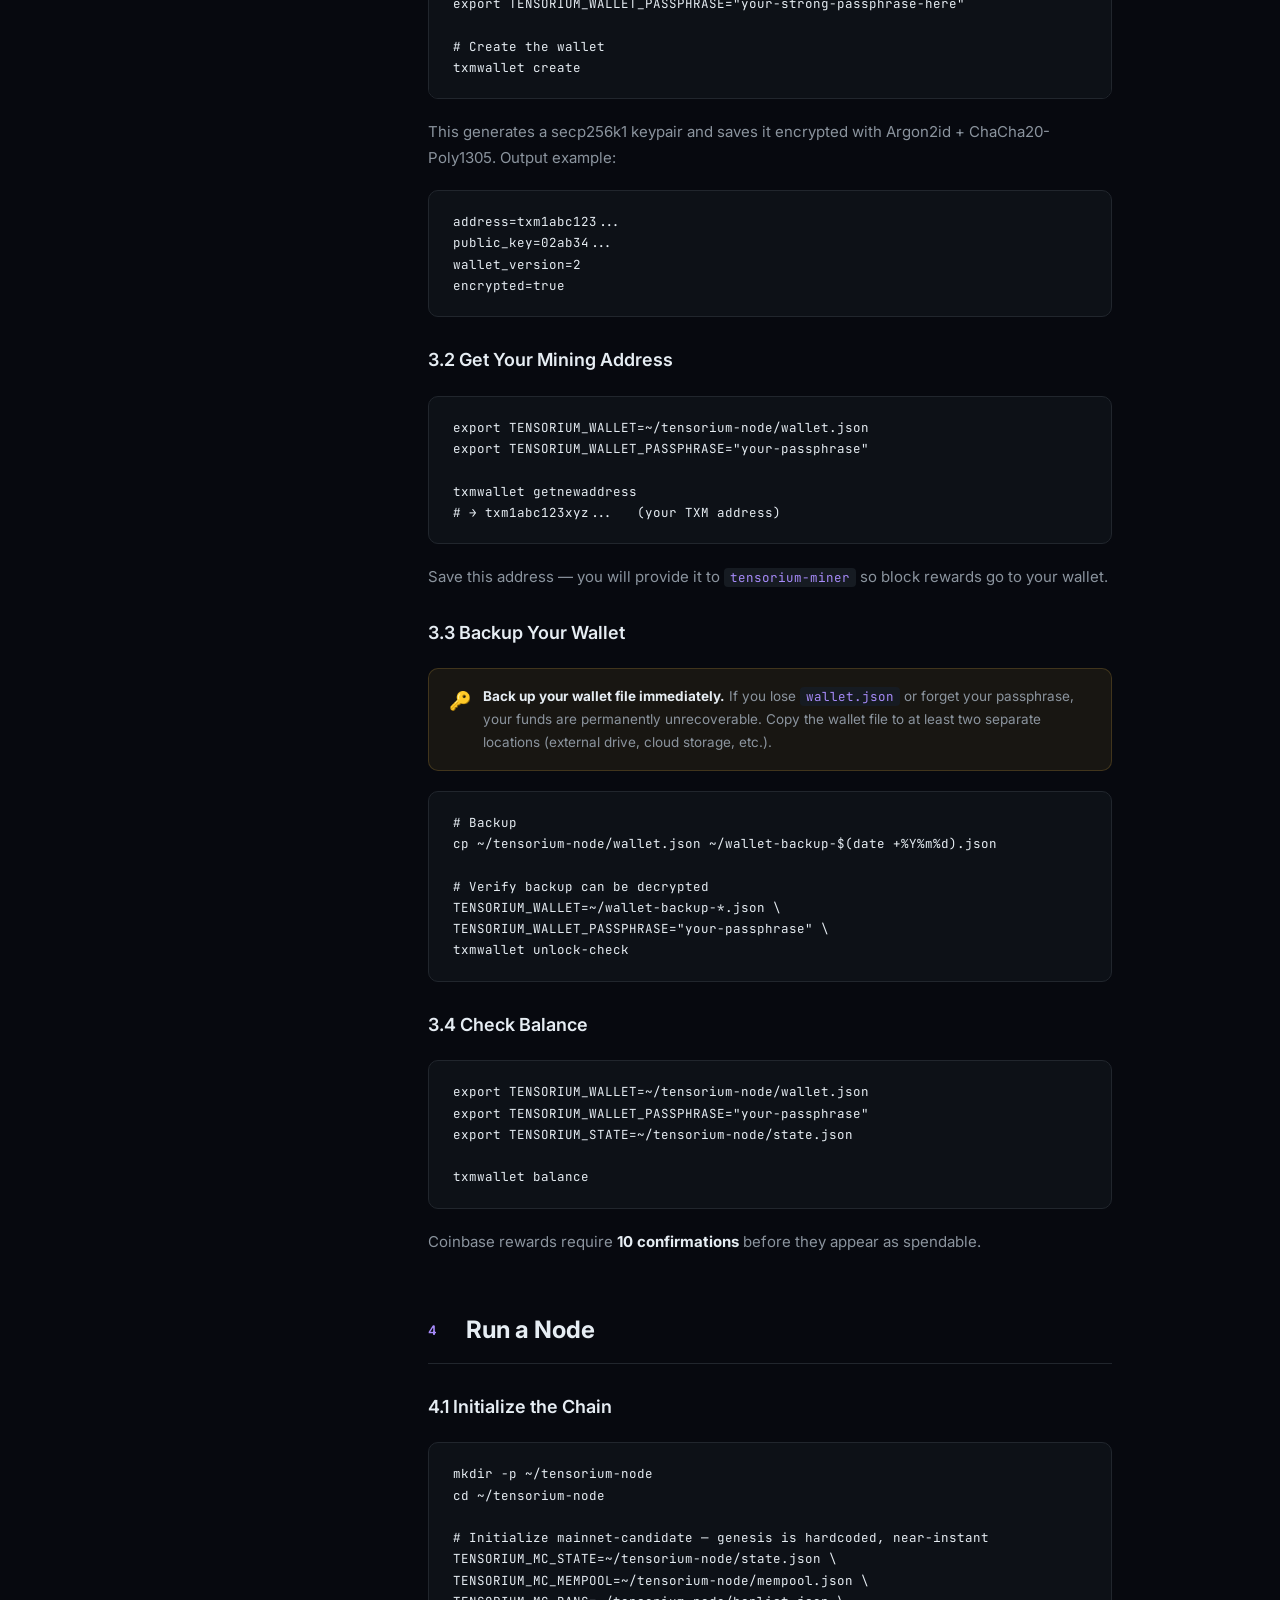
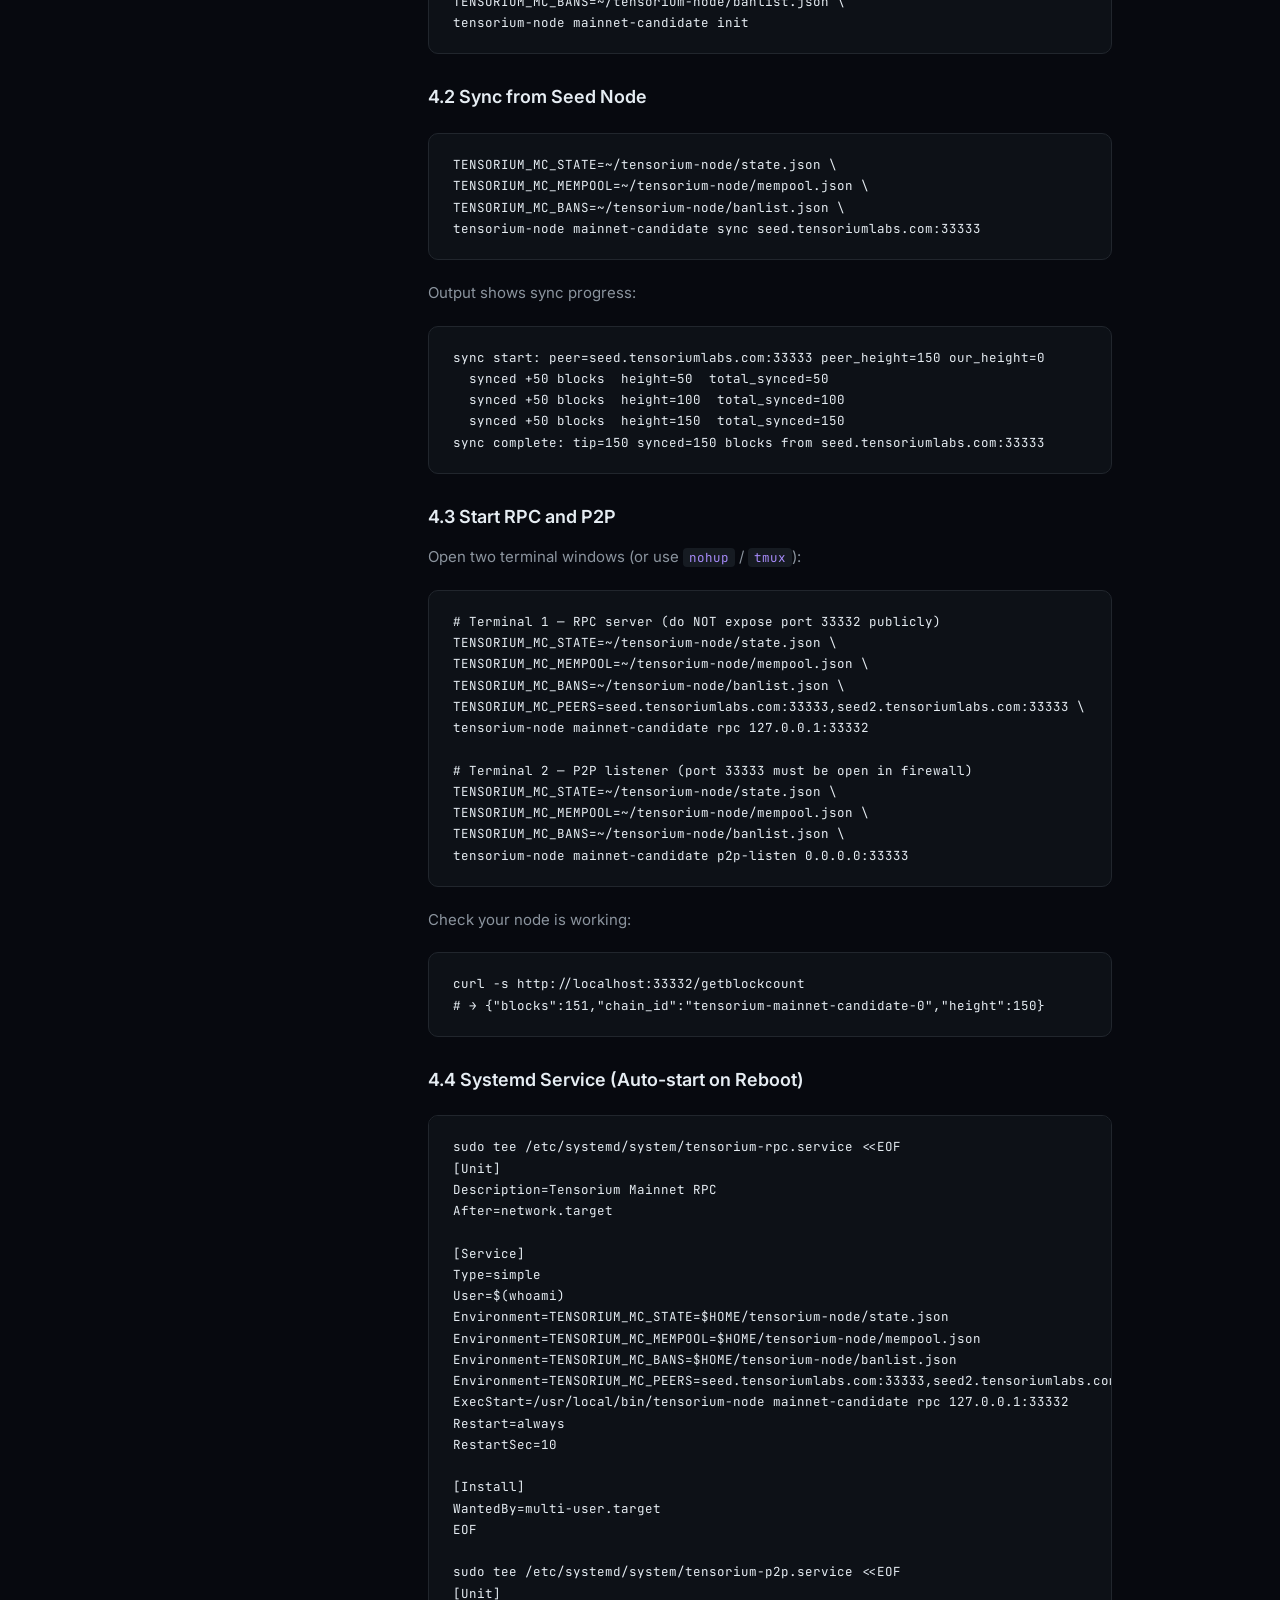
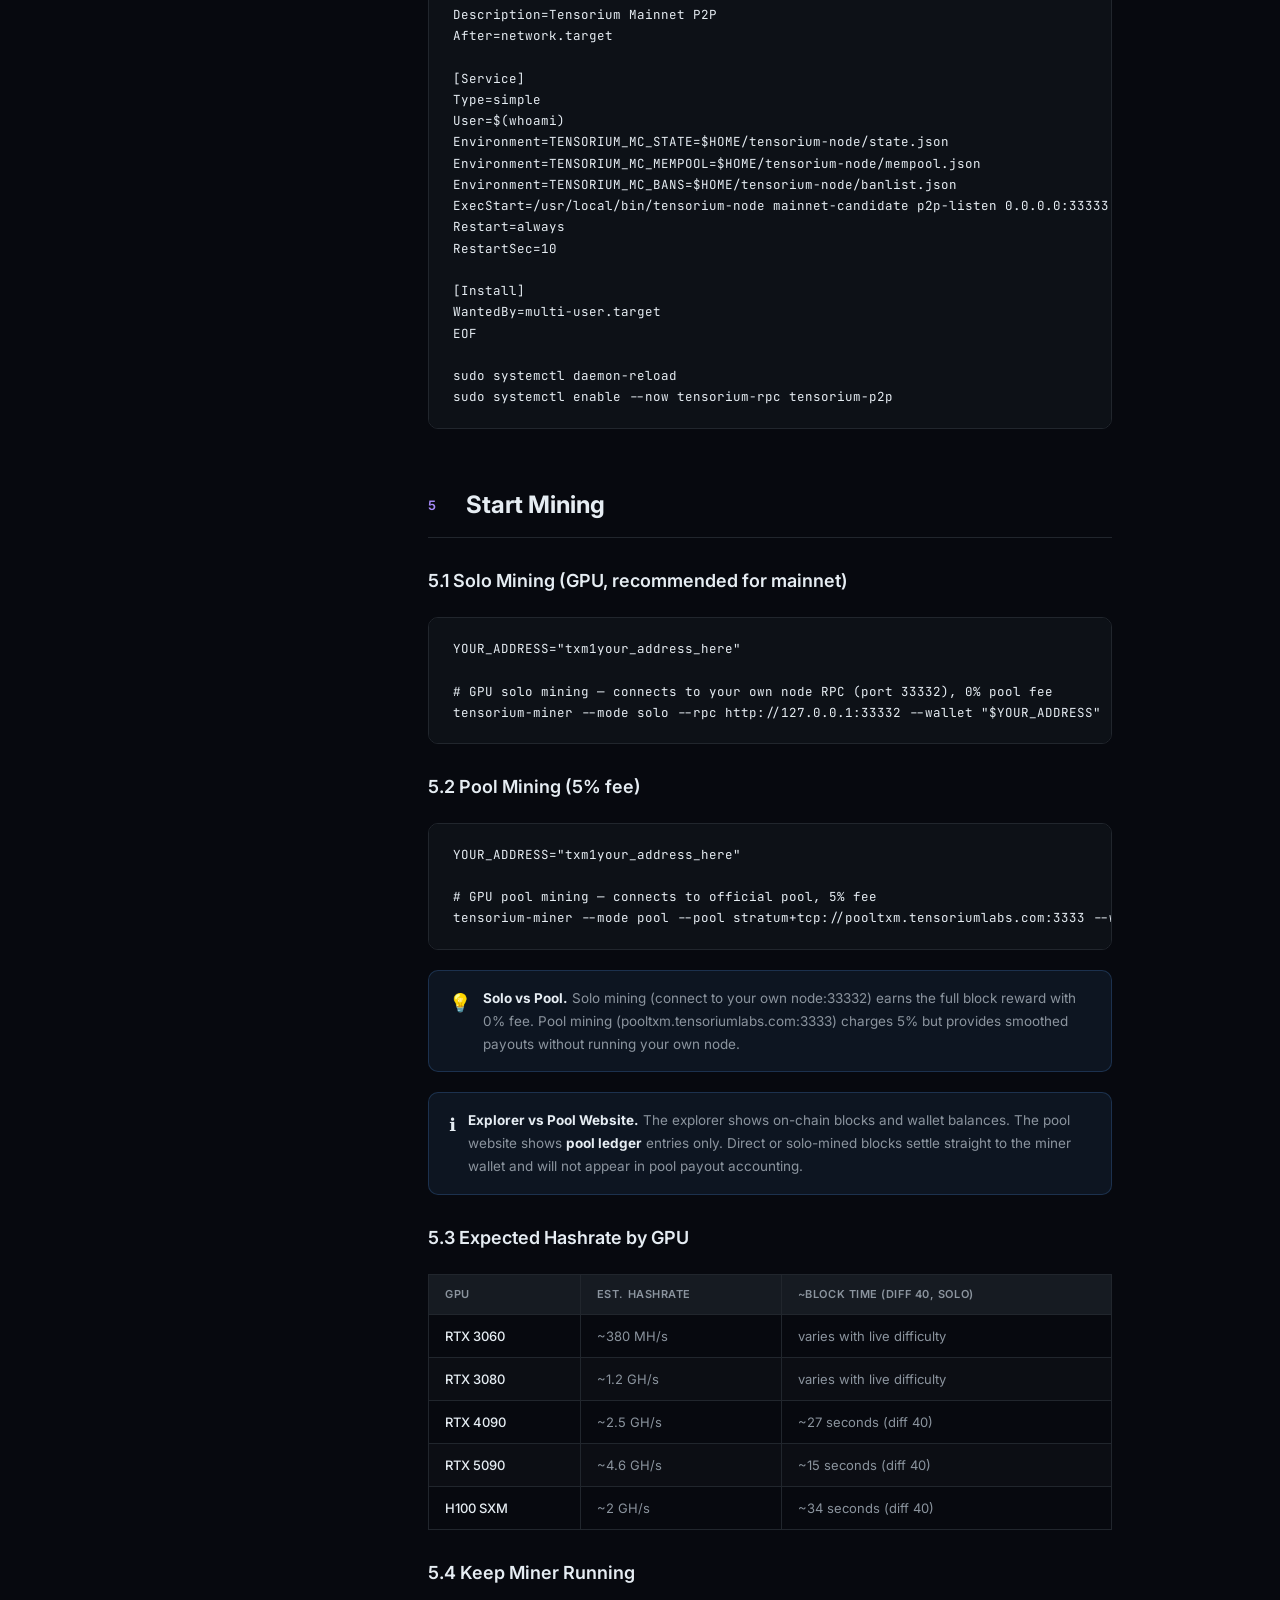
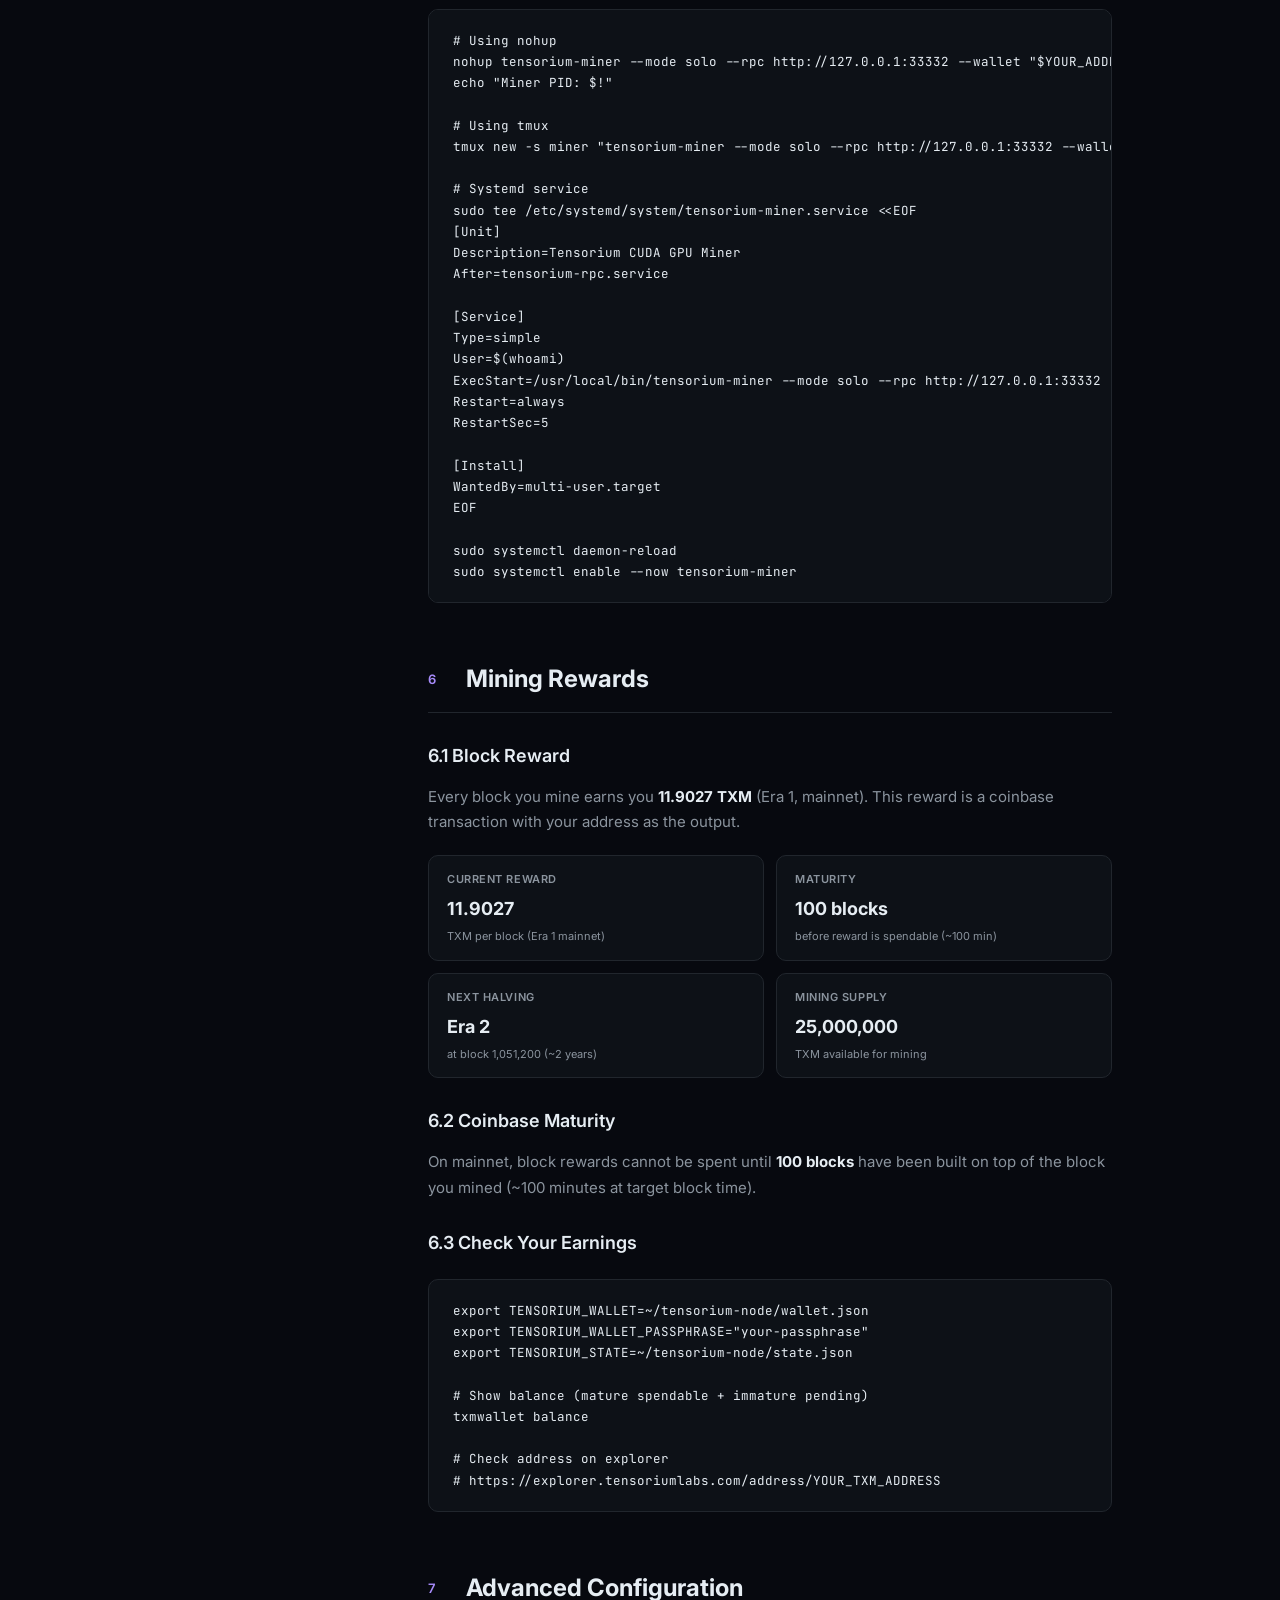
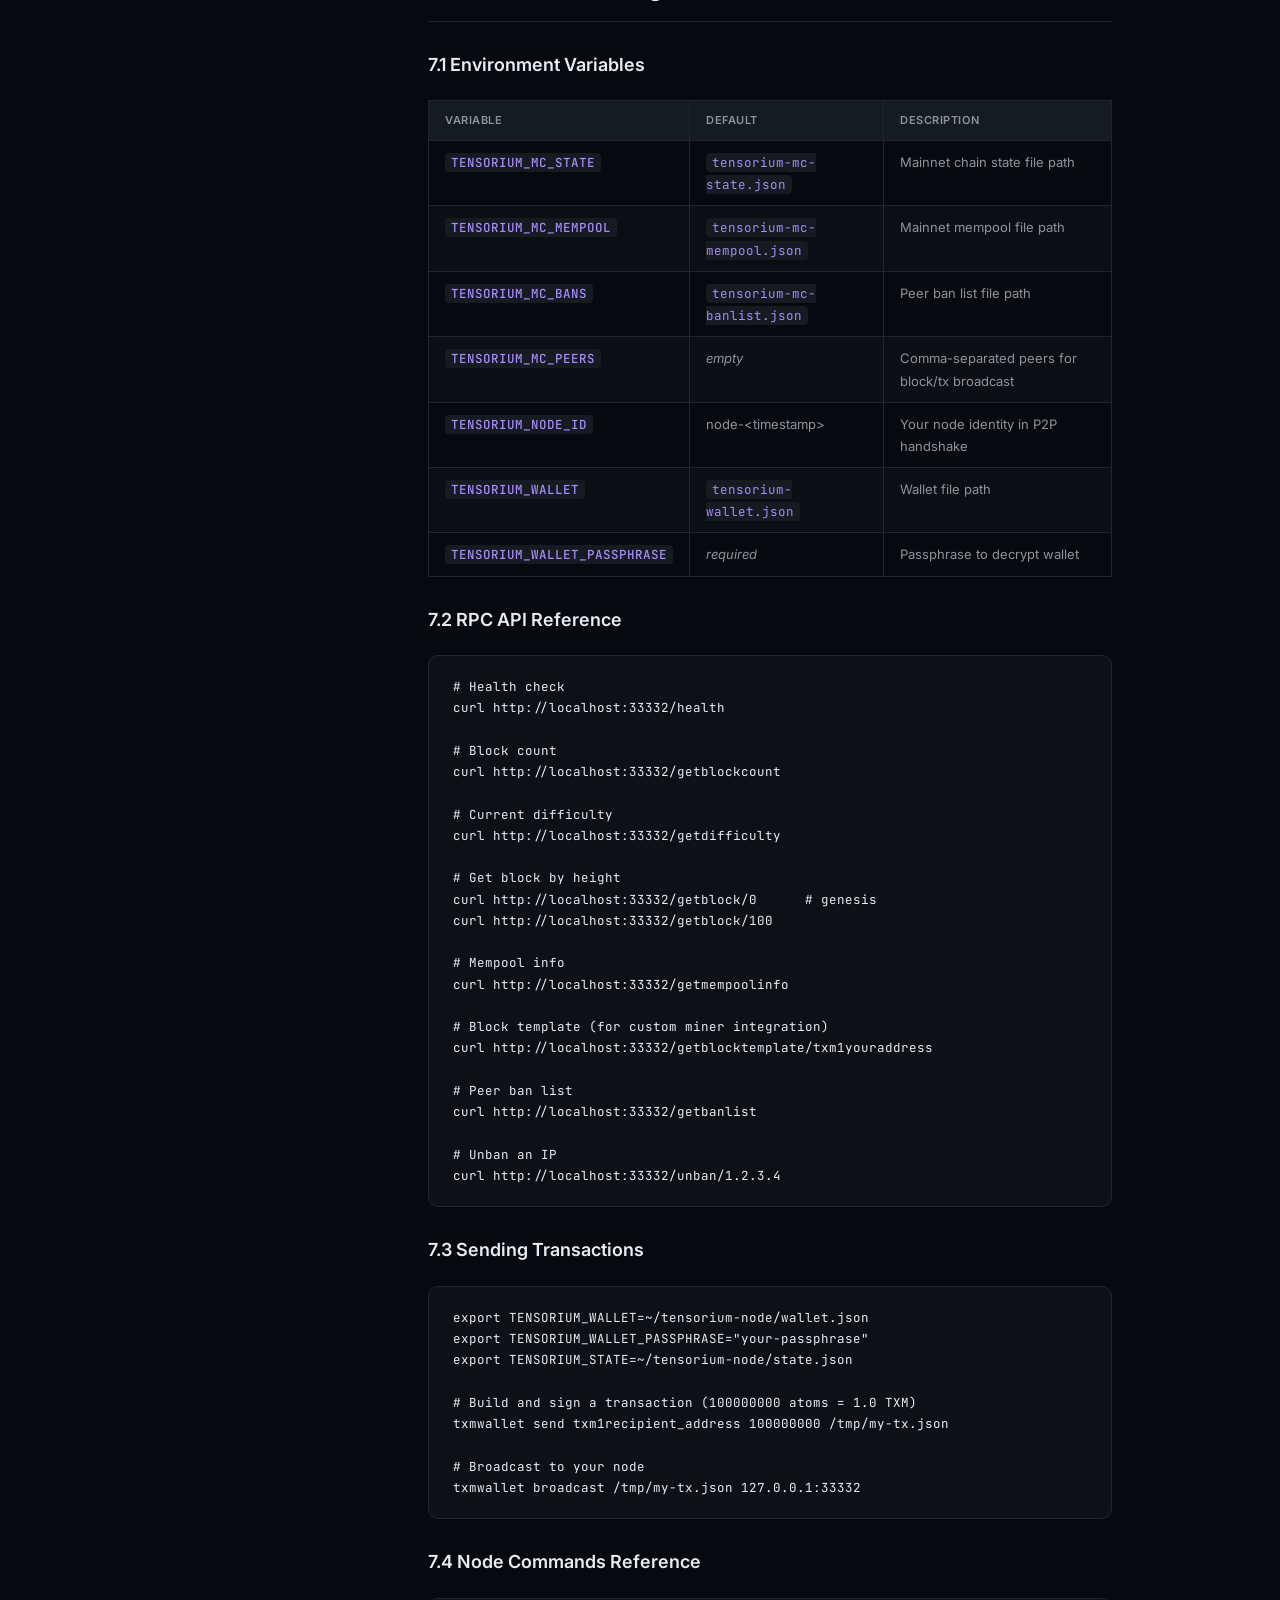
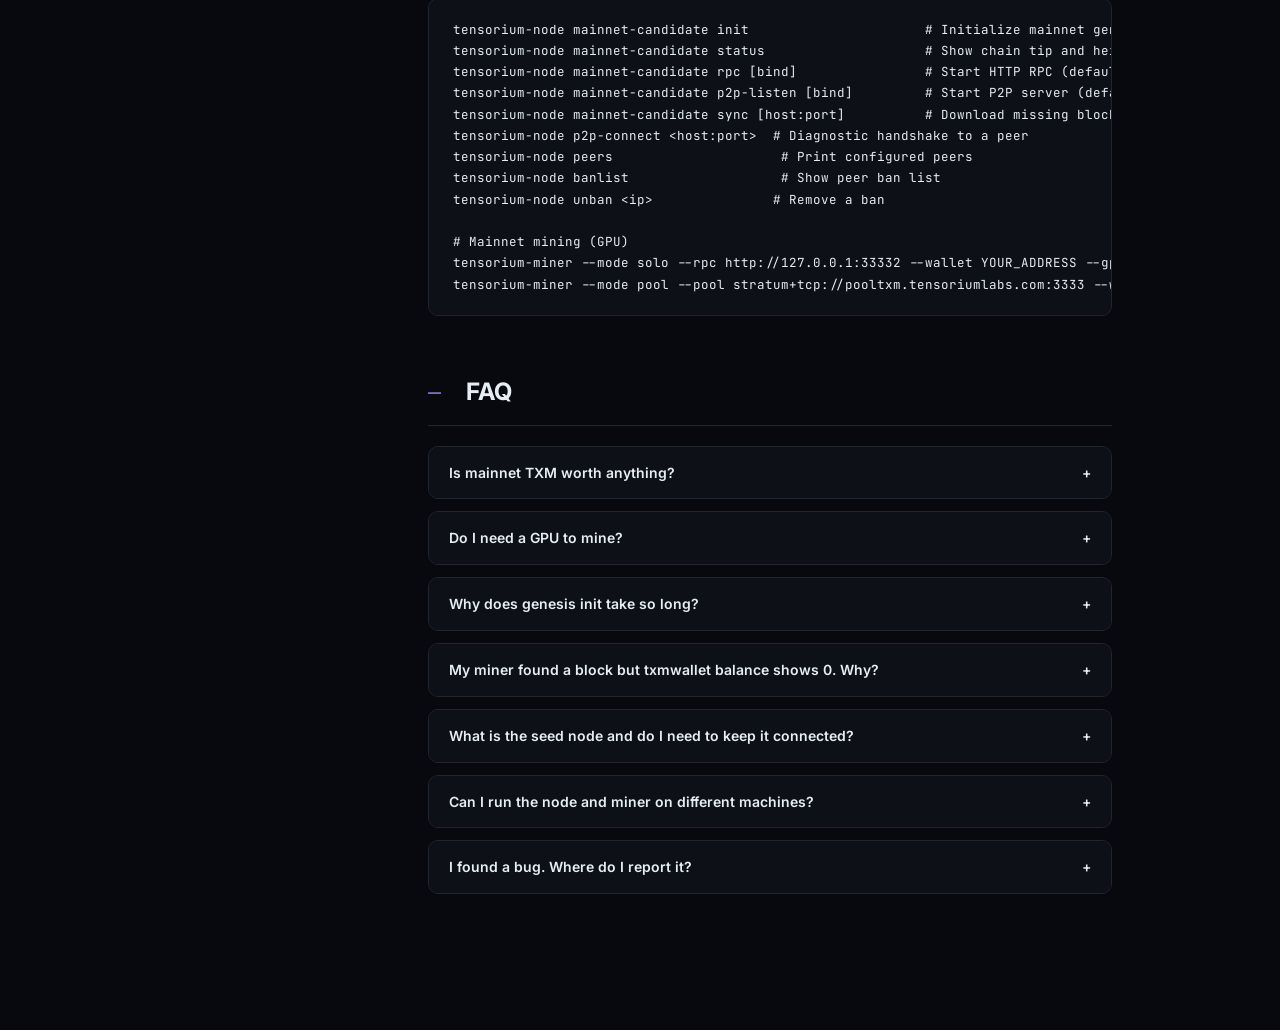
==== commit ad042ac2: "docs(whitepaper): align pool wording with live mining flow" ====
--- a/mining.html
+++ b/mining.html
@@ -75,7 +75,7 @@
 
       <div class="callout callout-info">
         <span class="callout-icon">ℹ</span>
-        <div class="callout-body"><strong>Mainnet LIVE as of 2026-06-02.</strong> Mining rewards are real TXM. GPU required (<code>tensorium-miner</code>). Solo: point at your own node RPC (port 33332, 0% fee). Pool: connect to <code>pooltxm.tensoriumlabs.com:23336</code> (5% fee).</div>
+        <div class="callout-body"><strong>Mainnet LIVE as of 2026-06-02.</strong> Mining rewards are real TXM. GPU required (<code>tensorium-miner</code>). Solo: point at your own node RPC (port 33332, 0% fee). Pool: connect to <code>pooltxm.tensoriumlabs.com:3333</code> (5% fee).</div>
       </div>
 
     <!-- Quick overview -->
@@ -337,11 +337,16 @@
       <pre>YOUR_ADDRESS="txm1your_address_here"
 
 # GPU pool mining — connects to official pool, 5% fee
-tensorium-miner --mode pool --pool stratum+tcp://pooltxm.tensoriumlabs.com:23336 --wallet "$YOUR_ADDRESS" --worker "$(hostname)" --gpu all --intensity auto</pre>
+tensorium-miner --mode pool --pool stratum+tcp://pooltxm.tensoriumlabs.com:3333 --wallet "$YOUR_ADDRESS" --worker "$(hostname)" --gpu all --intensity auto</pre>
 
       <div class="callout callout-info">
         <span class="callout-icon">💡</span>
-        <div class="callout-body"><strong>Solo vs Pool.</strong> Solo mining (connect to your own node:33332) earns the full block reward with 0% fee. Pool mining (pooltxm.tensoriumlabs.com:23336) charges 5% but provides smoothed payouts without running your own node. </div>
+        <div class="callout-body"><strong>Solo vs Pool.</strong> Solo mining (connect to your own node:33332) earns the full block reward with 0% fee. Pool mining (pooltxm.tensoriumlabs.com:3333) charges 5% but provides smoothed payouts without running your own node.</div>
+      </div>
+
+      <div class="callout callout-info">
+        <span class="callout-icon">ℹ</span>
+        <div class="callout-body"><strong>Explorer vs Pool Website.</strong> The explorer shows on-chain blocks and wallet balances. The pool website shows <strong>pool ledger</strong> entries only. Direct or solo-mined blocks settle straight to the miner wallet and will not appear in pool payout accounting.</div>
       </div>
 
       <h3>5.3 Expected Hashrate by GPU</h3>
@@ -502,7 +507,7 @@
 
 # Mainnet mining (GPU)
 tensorium-miner --mode solo --rpc http://127.0.0.1:33332 --wallet YOUR_ADDRESS --gpu all --intensity auto  # solo — 0% fee
-tensorium-miner --mode pool --pool stratum+tcp://pooltxm.tensoriumlabs.com:23336 --wallet YOUR_ADDRESS --worker WORKER --gpu all --intensity auto  # pool — 5% fee</pre>
+tensorium-miner --mode pool --pool stratum+tcp://pooltxm.tensoriumlabs.com:3333 --wallet YOUR_ADDRESS --worker WORKER --gpu all --intensity auto  # pool — 5% fee</pre>
     </div>
 
     <!-- FAQ -->
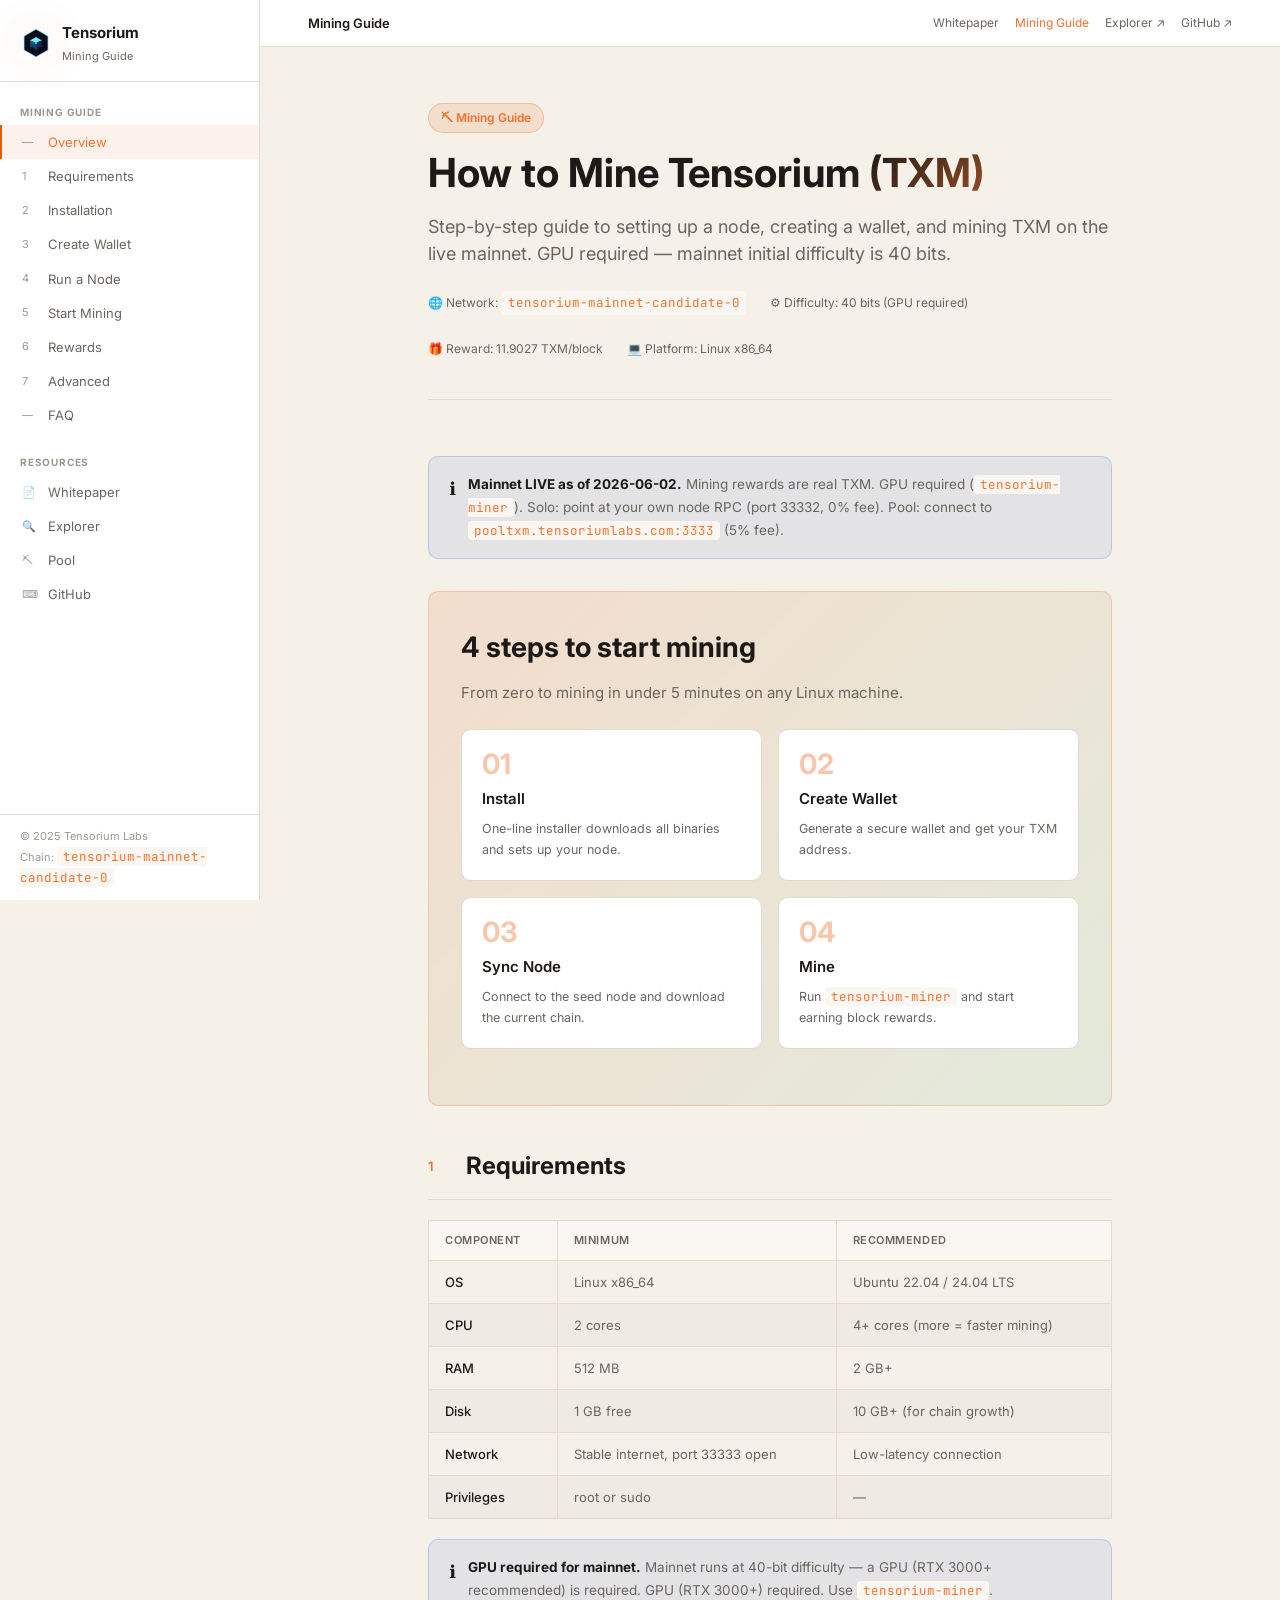
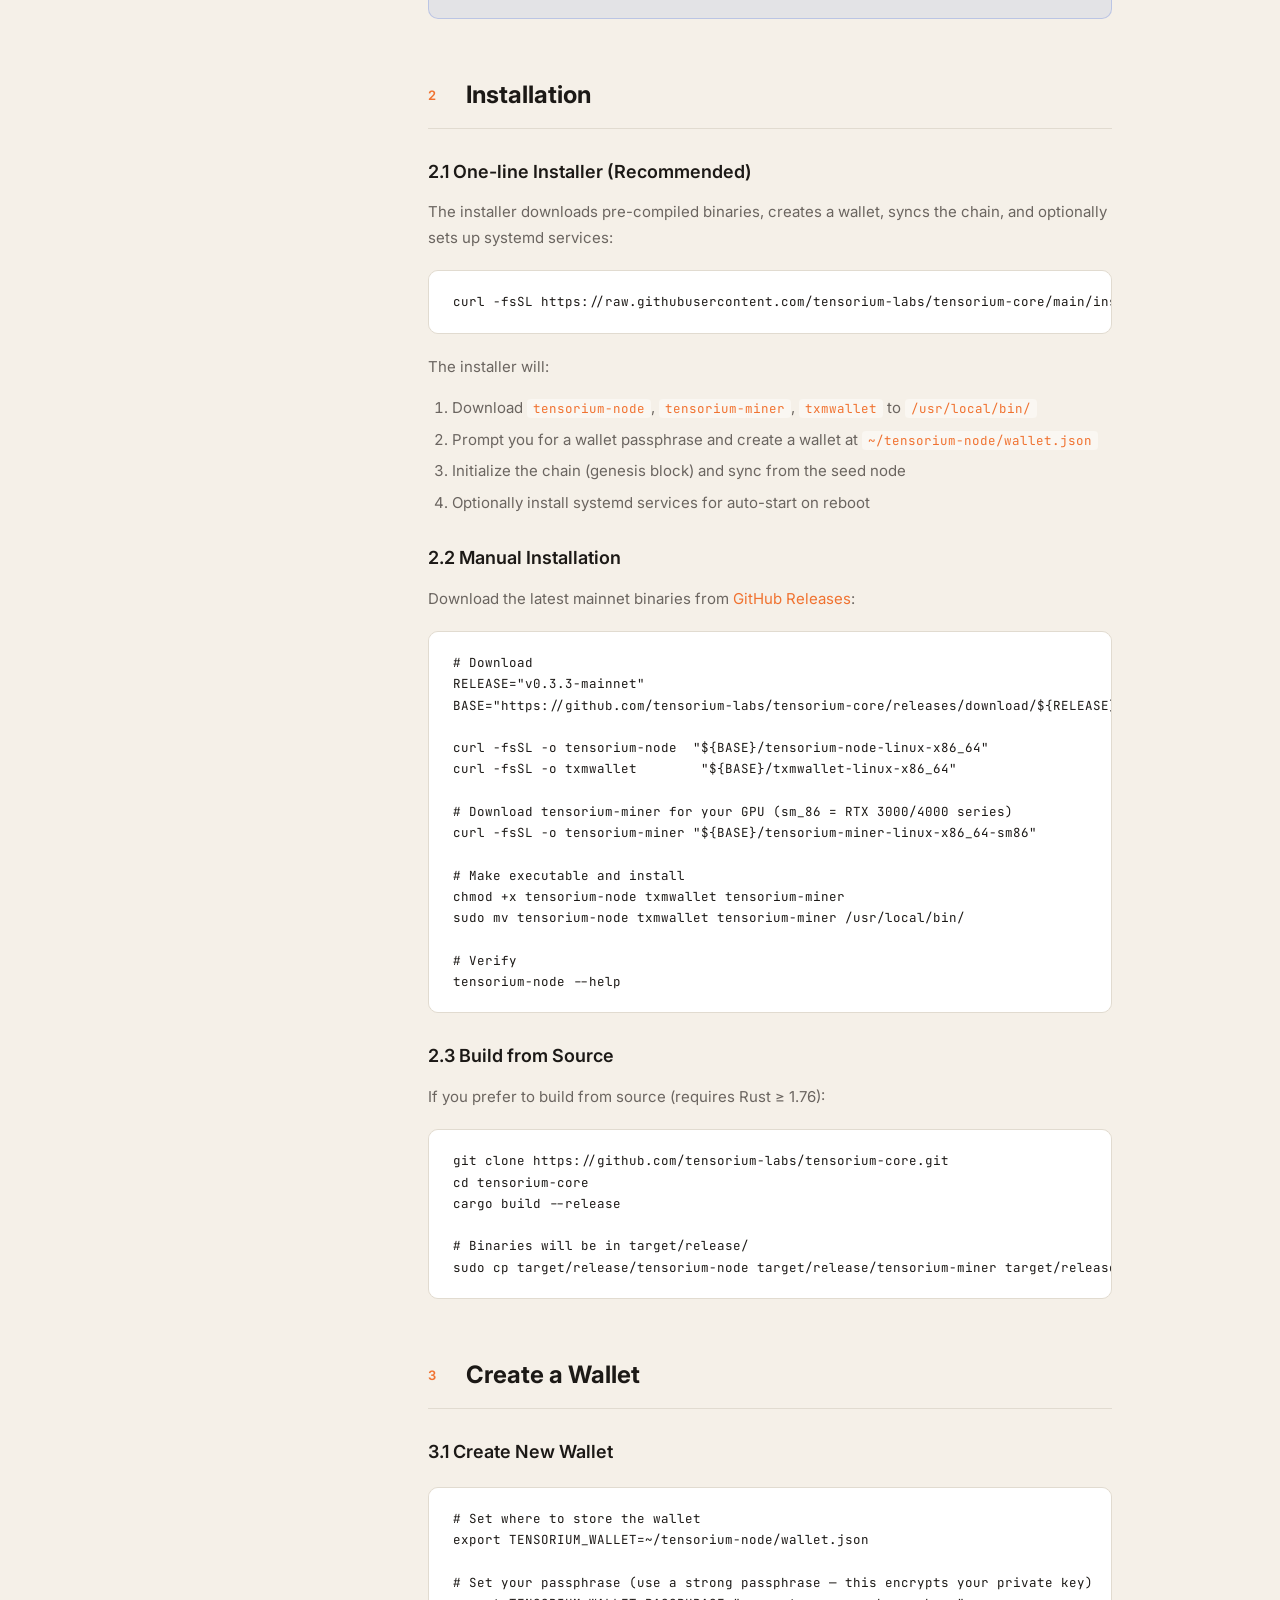
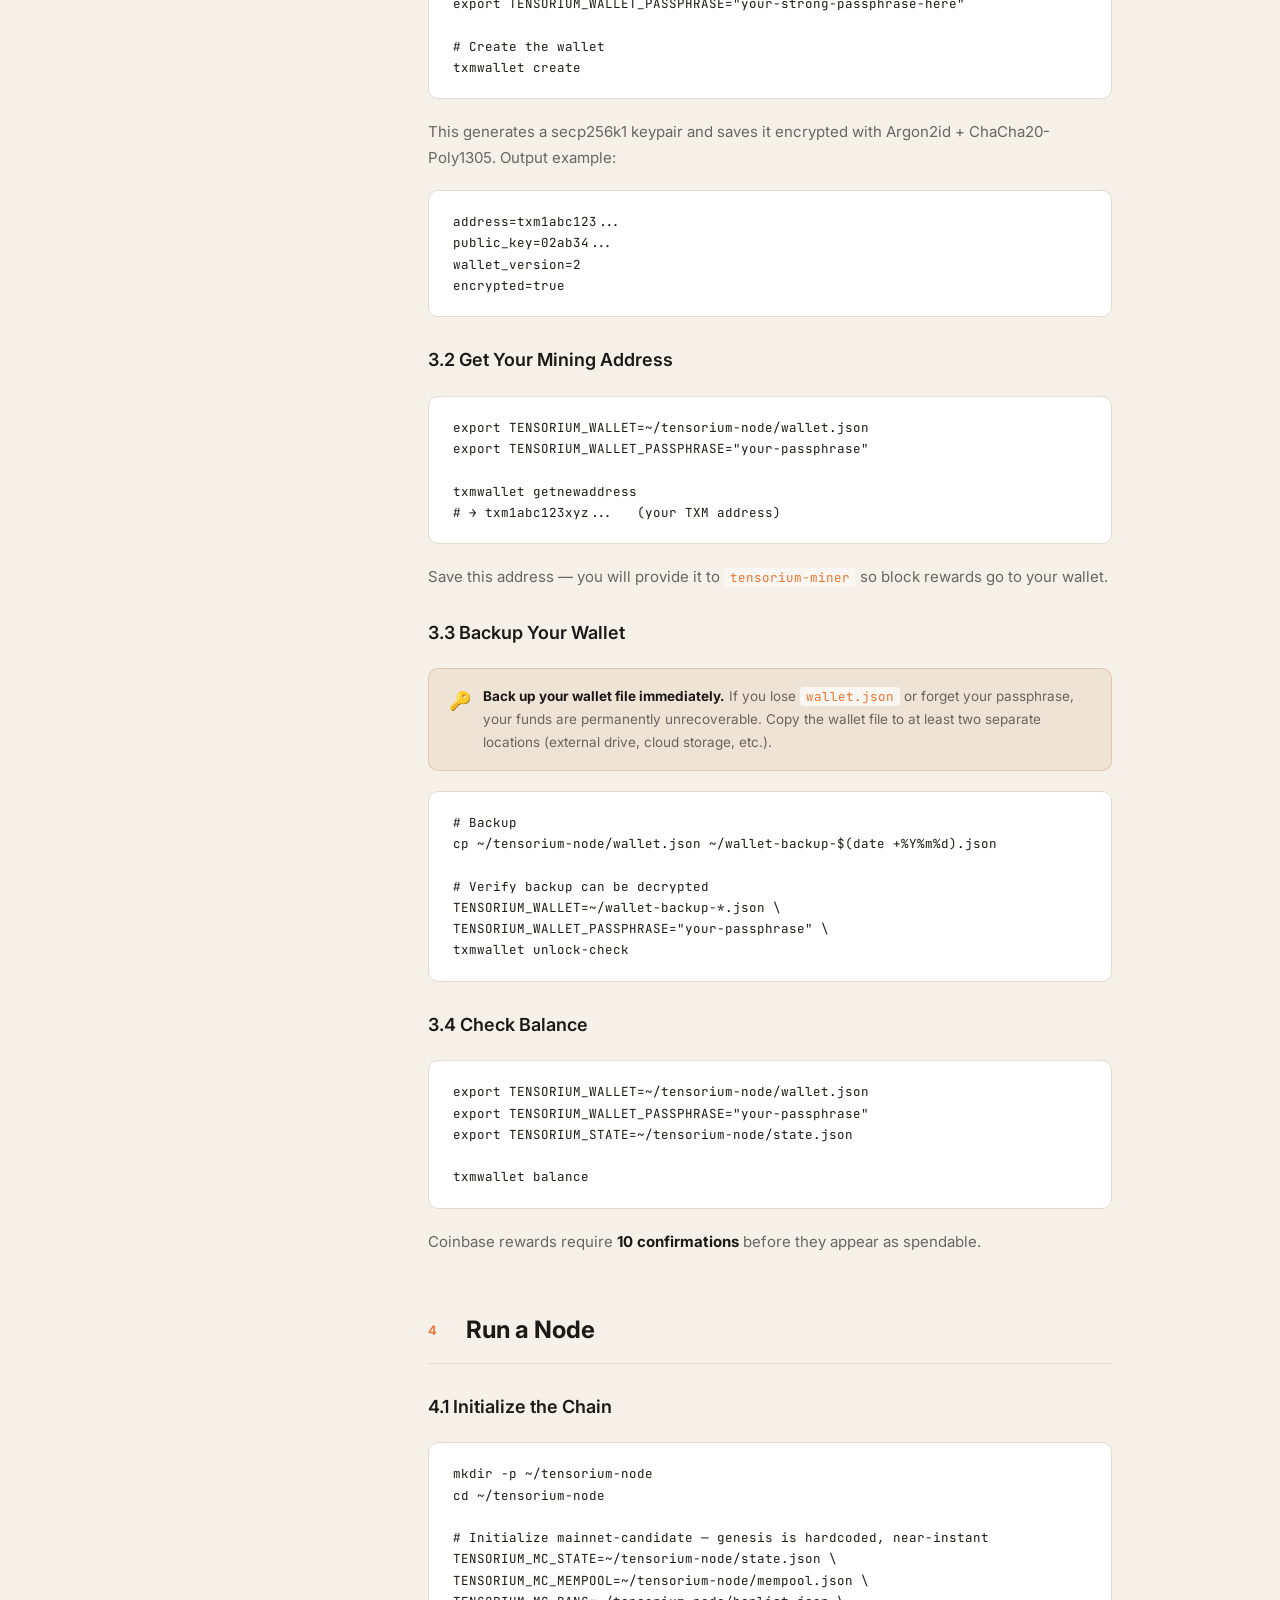
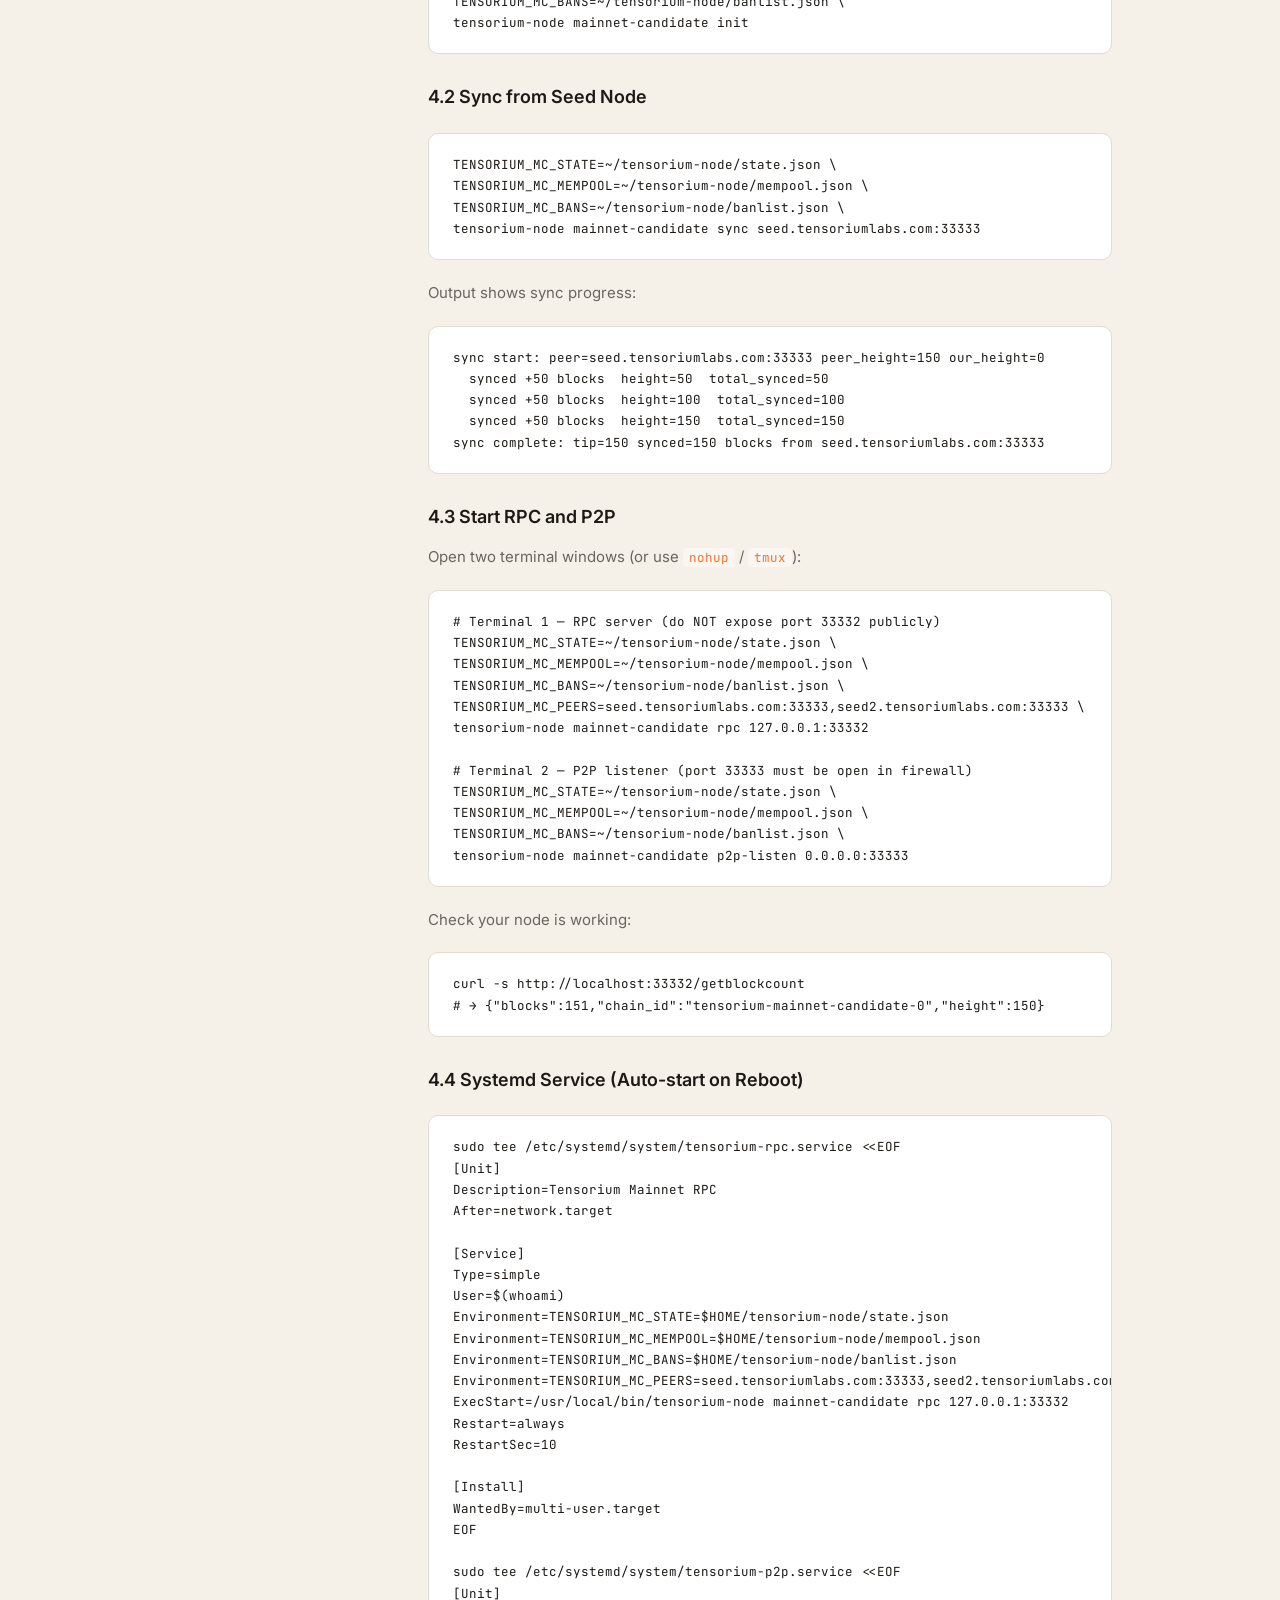
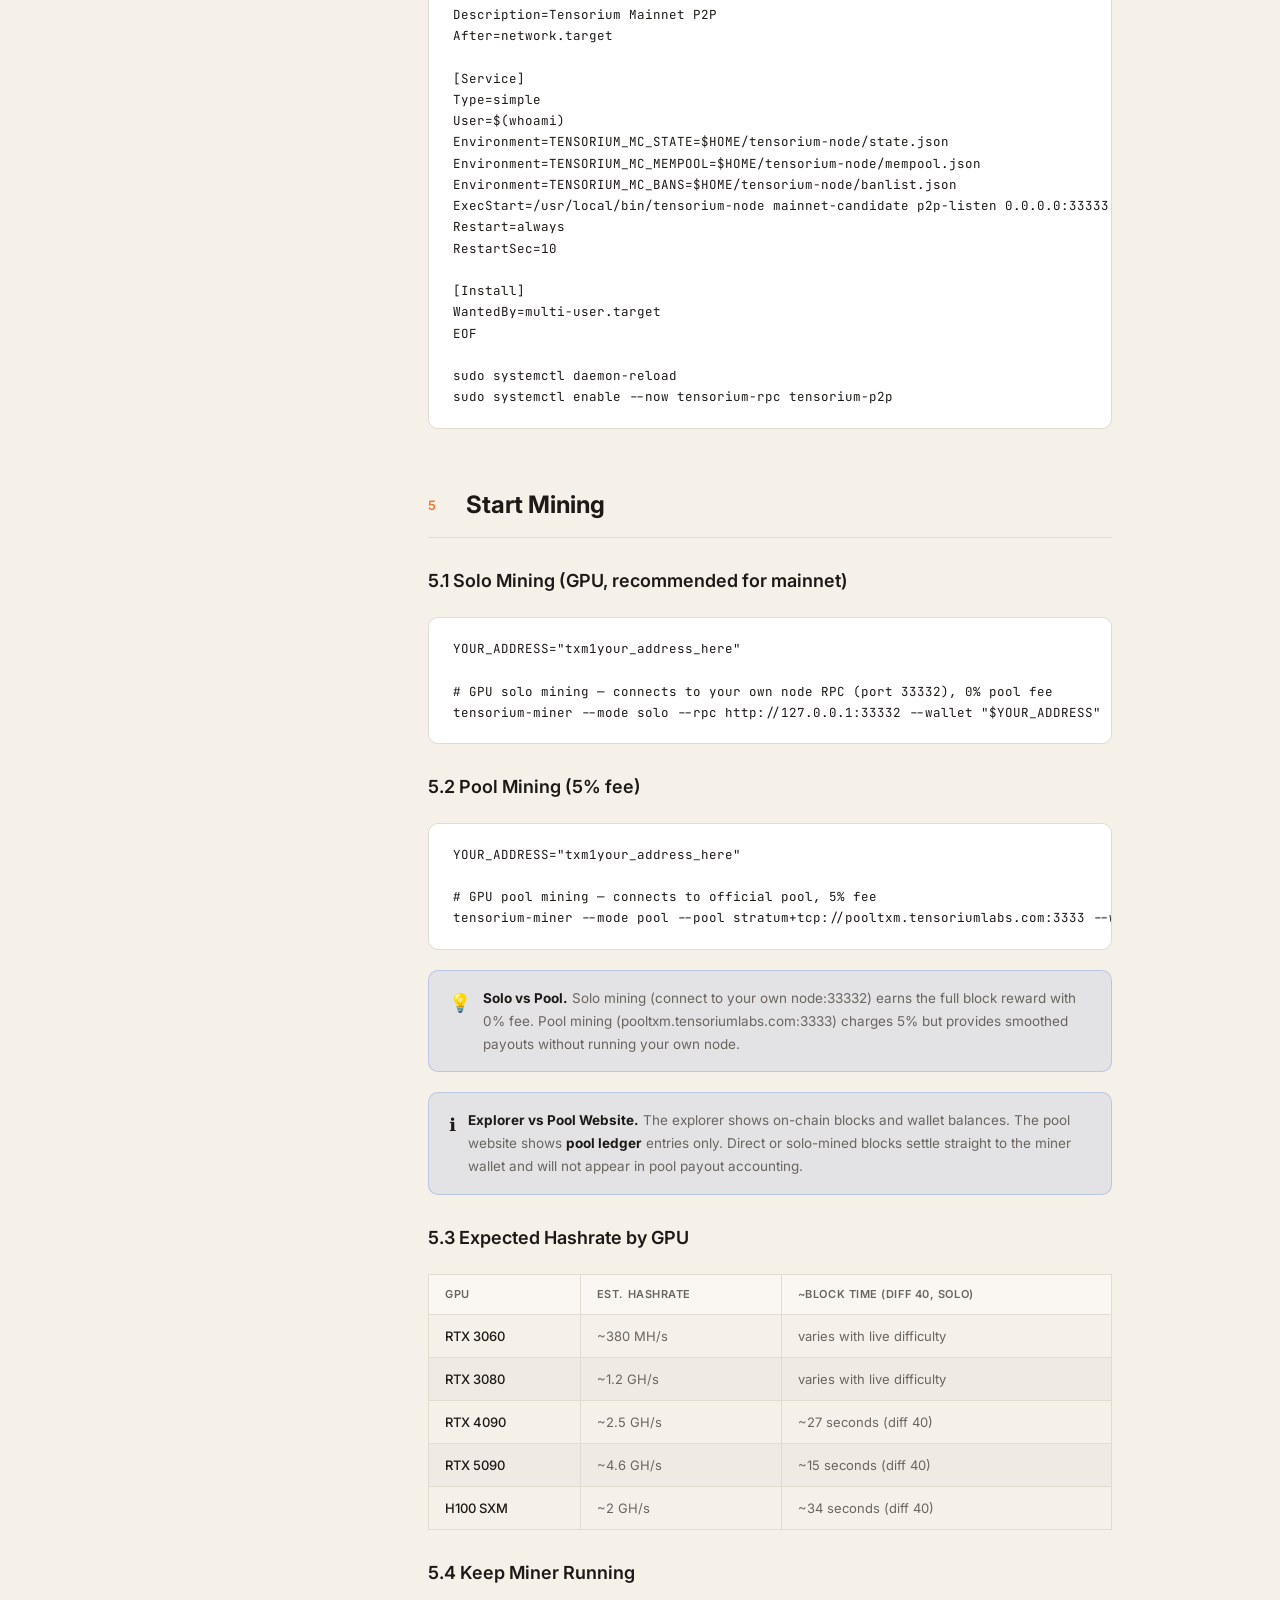
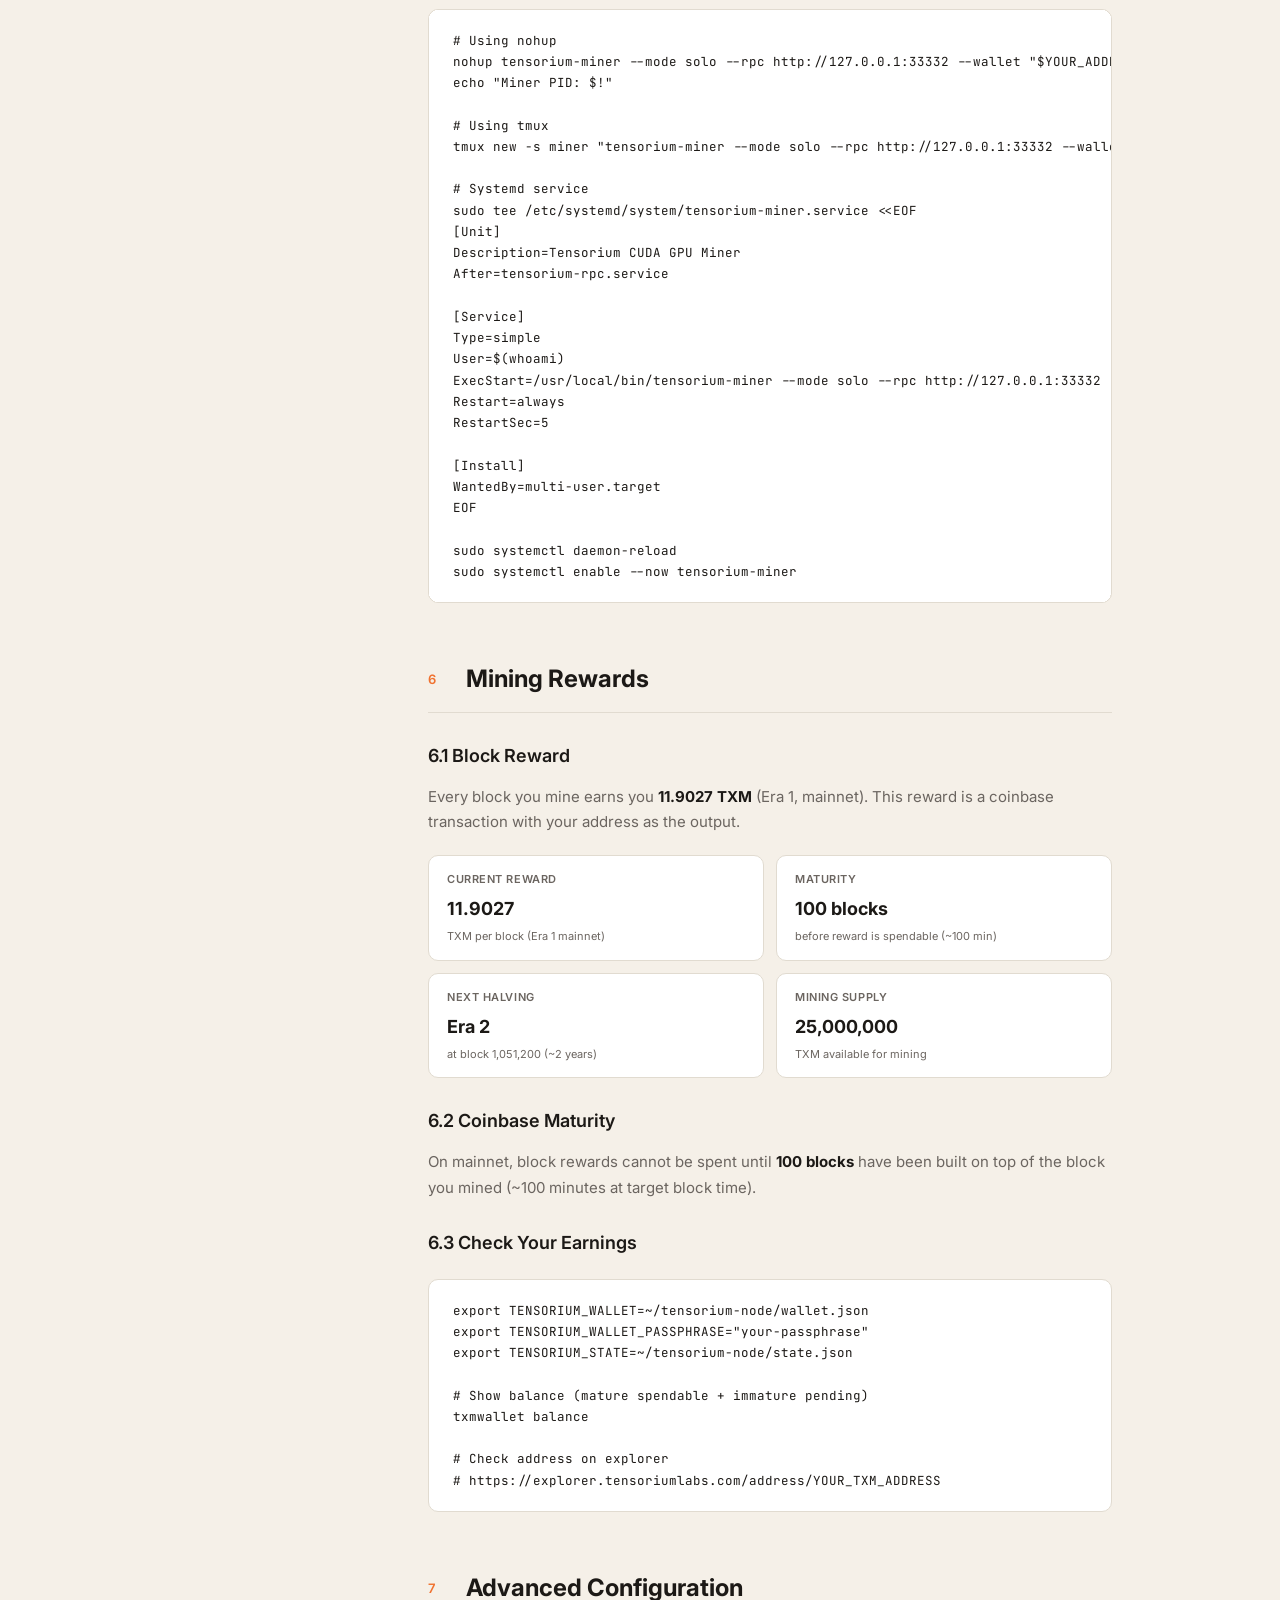
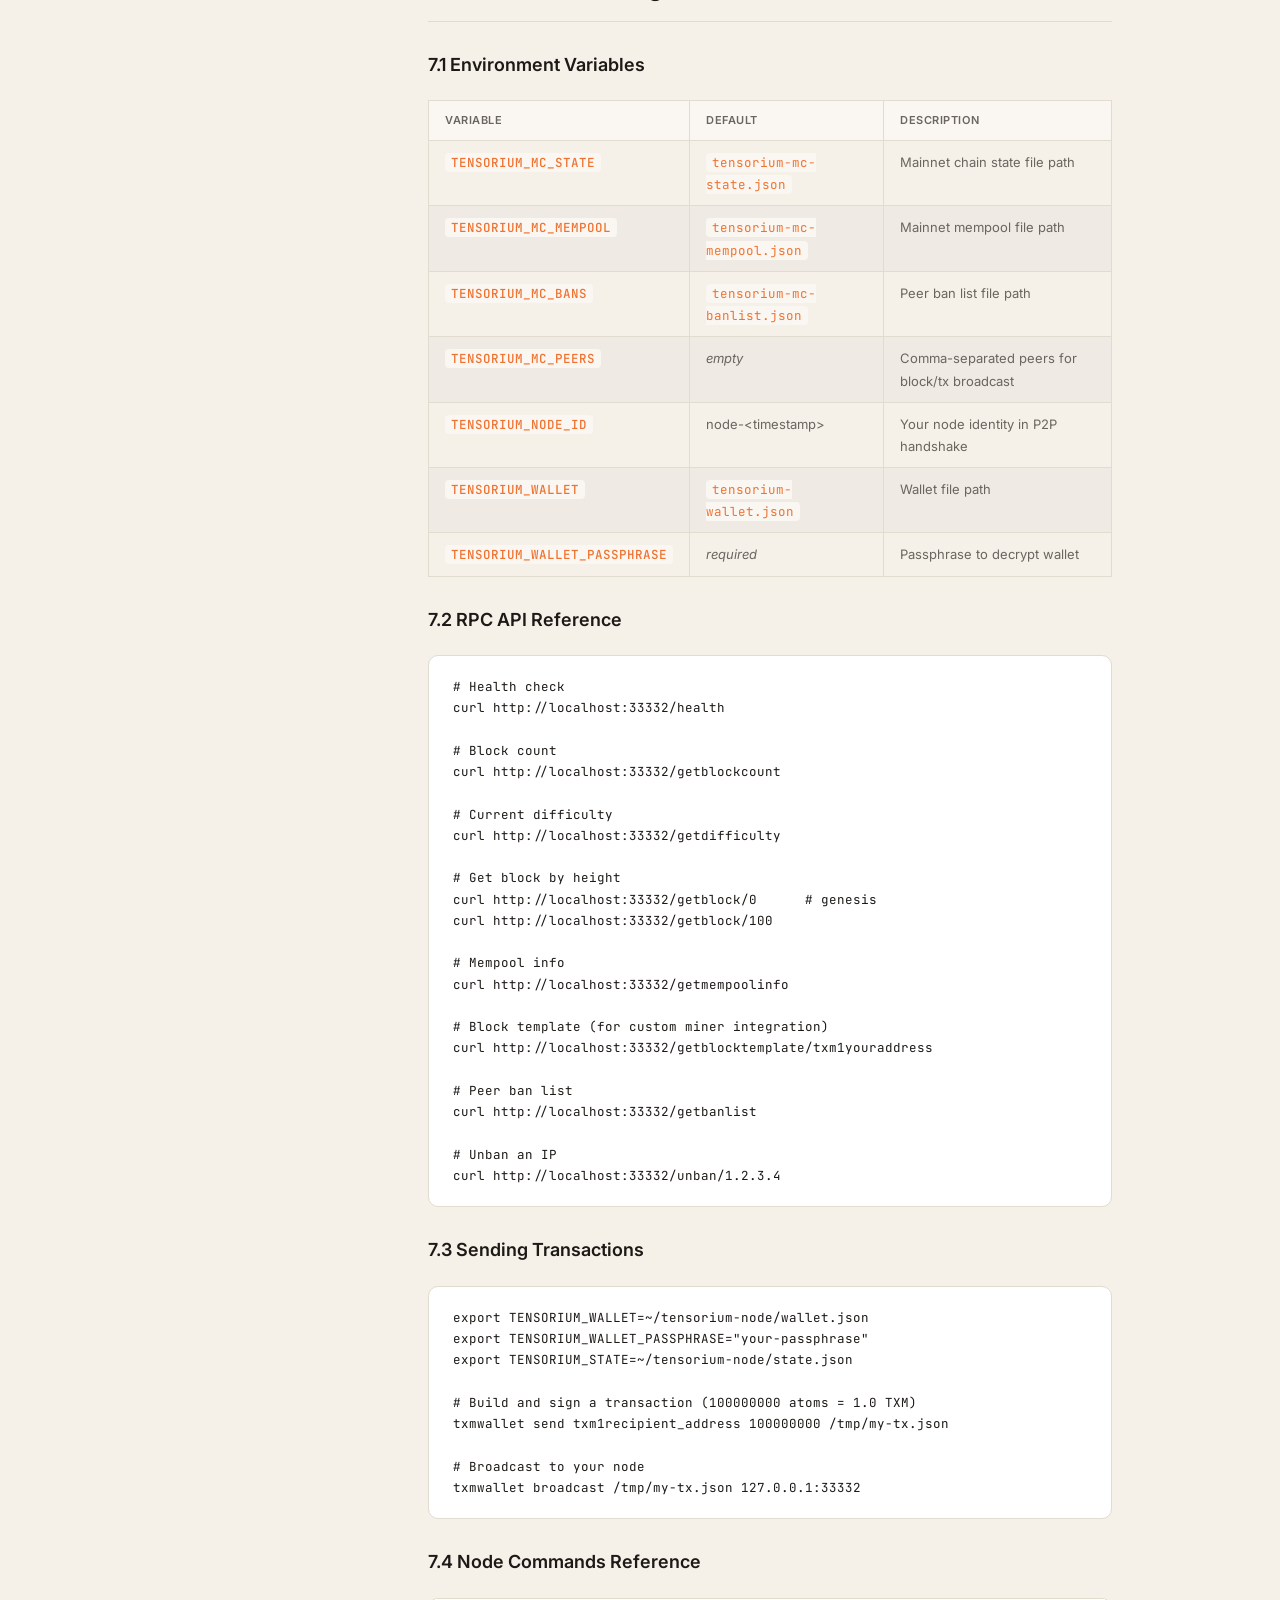
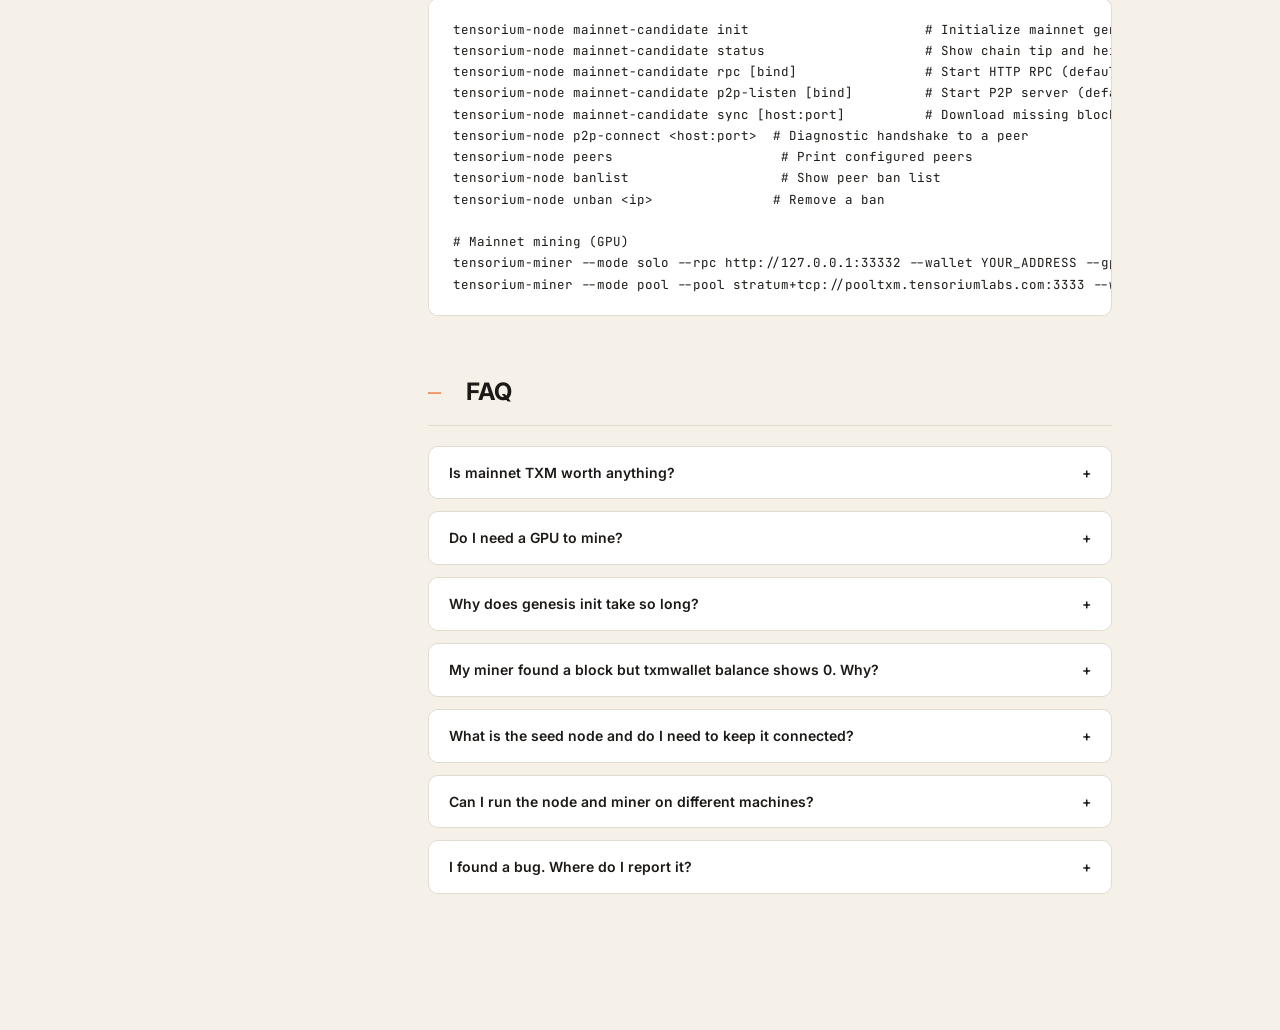
==== commit 373858ed: "brand: apply Tensor Light theme + fix dead Telegram/Faucet links Replace dark/purple :root palette w" ====
--- a/mining.html
+++ b/mining.html
@@ -36,7 +36,7 @@
     <div class="nav-section" style="margin-top:16px">Resources</div>
     <a href="/"                                             class="nav-link"><span class="nav-num">📄</span> Whitepaper</a>
     <a href="https://explorer.tensoriumlabs.com"            class="nav-link" target="_blank"><span class="nav-num">🔍</span> Explorer</a>
-    <a href="https://faucet.tensoriumlabs.com" class="nav-link" target="_blank"><span class="nav-num">💧</span> Faucet</a>
+    <a href="https://pooltxm.tensoriumlabs.com" class="nav-link" target="_blank"><span class="nav-num">⛏</span> Pool</a>
     <a href="https://github.com/tensorium-labs/tensorium-core" class="nav-link" target="_blank"><span class="nav-num">⌨</span> GitHub</a>
   </nav>
 
--- a/css/style.css
+++ b/css/style.css
@@ -1,19 +1,19 @@
 @import url('https://fonts.googleapis.com/css2?family=Inter:wght@400;500;600;700&family=JetBrains+Mono:wght@400;500&family=Lora:ital,wght@0,400;0,600;1,400&display=swap');
 
 :root {
-  --bg:         #07090f;
-  --surface:    #0d1117;
-  --surface2:   #161b22;
-  --border:     #21262d;
-  --border2:    #30363d;
-  --primary:    #7c3aed;
-  --primary-l:  #a78bfa;
-  --blue:       #58a6ff;
-  --green:      #3fb950;
-  --yellow:     #e3b341;
-  --text:       #e6edf3;
-  --text2:      #8b949e;
-  --text3:      #484f58;
+  --bg:         #F5F0E8;
+  --surface:    #FFFFFF;
+  --surface2:   #FAF7F2;
+  --border:     #E1DBD0;
+  --border2:    #D0C9BC;
+  --primary:    #E05C0B;
+  --primary-l:  #F07230;
+  --blue:       #1D4ED8;
+  --green:      #16a34a;
+  --yellow:     #b45309;
+  --text:       #1C1916;
+  --text2:      #6B6560;
+  --text3:      #9C9890;
   --sidebar-w:  260px;
   --content-w:  780px;
   --radius:     10px;
@@ -73,7 +73,7 @@
   display: block;
   flex-shrink: 0;
   object-fit: contain;
-  filter: drop-shadow(0 0 18px rgba(88, 166, 255, 0.2));
+  filter: drop-shadow(0 0 18px rgba(224, 92, 11, 0.18));
 }
 
 .logo-text { font-weight: 700; font-size: 15px; color: var(--text); }
@@ -103,7 +103,7 @@
 }
 
 .nav-link:hover { color: var(--text); background: var(--surface2); text-decoration: none; }
-.nav-link.active { color: var(--primary-l); border-left-color: var(--primary); background: rgba(124,58,237,.08); }
+.nav-link.active { color: var(--primary-l); border-left-color: var(--primary); background: rgba(224,92,11,.08); }
 .nav-link .nav-num { font-size: 11px; color: var(--text3); min-width: 18px; }
 
 .sidebar-footer {
@@ -155,9 +155,9 @@
   display: inline-flex;
   align-items: center;
   gap: 6px;
-  background: rgba(124,58,237,.12);
+  background: rgba(224,92,11,.12);
   color: var(--primary-l);
-  border: 1px solid rgba(124,58,237,.25);
+  border: 1px solid rgba(224,92,11,.25);
   padding: 4px 12px;
   border-radius: 20px;
   font-size: 12px;
@@ -285,7 +285,7 @@
 td strong { color: var(--text); }
 td:first-child { color: var(--text); font-weight: 500; }
 
-tr:nth-child(even) td { background: rgba(255,255,255,.02); }
+tr:nth-child(even) td { background: rgba(28,25,22,.025); }
 
 /* Code blocks */
 pre {
@@ -331,9 +331,9 @@
 .callout-body { color: var(--text2); }
 .callout-body strong { color: var(--text); }
 
-.callout-info    { background: rgba(88,166,255,.08); border: 1px solid rgba(88,166,255,.2); }
-.callout-warn    { background: rgba(227,179,65,.08); border: 1px solid rgba(227,179,65,.2); }
-.callout-success { background: rgba(63,185,80,.08);  border: 1px solid rgba(63,185,80,.2); }
+.callout-info    { background: rgba(29,78,216,.08);  border: 1px solid rgba(29,78,216,.2); }
+.callout-warn    { background: rgba(180,83,9,.08);   border: 1px solid rgba(180,83,9,.2); }
+.callout-success { background: rgba(22,163,74,.08);  border: 1px solid rgba(22,163,74,.2); }
 
 /* Emission chart */
 .emission-bars { margin: 20px 0; }
@@ -396,21 +396,21 @@
   margin-top: 2px;
 }
 
-.phase-dot.done    { background: rgba(63,185,80,.15);  color: var(--green); border: 2px solid var(--green); }
-.phase-dot.active  { background: rgba(124,58,237,.2); color: var(--primary-l); border: 2px solid var(--primary); }
+.phase-dot.done    { background: rgba(22,163,74,.15);  color: var(--green); border: 2px solid var(--green); }
+.phase-dot.active  { background: rgba(224,92,11,.2); color: var(--primary-l); border: 2px solid var(--primary); }
 .phase-dot.pending { background: var(--surface2); color: var(--text3); border: 2px solid var(--border); }
 
 .phase-title { font-weight: 600; color: var(--text); margin-bottom: 4px; }
 .phase-desc  { font-size: 13px; color: var(--text2); }
 .phase-tag   { display: inline-block; font-size: 10px; font-weight: 700; padding: 1px 8px; border-radius: 10px; margin-left: 8px; vertical-align: middle; }
-.phase-tag.done    { background: rgba(63,185,80,.15);  color: var(--green); }
-.phase-tag.active  { background: rgba(124,58,237,.15); color: var(--primary-l); }
+.phase-tag.done    { background: rgba(22,163,74,.15);  color: var(--green); }
+.phase-tag.active  { background: rgba(224,92,11,.15); color: var(--primary-l); }
 .phase-tag.pending { background: var(--surface2); color: var(--text3); }
 
 /* Mining page hero */
 .mining-hero {
-  background: linear-gradient(135deg, rgba(124,58,237,.12), rgba(63,185,80,.08));
-  border: 1px solid rgba(124,58,237,.2);
+  background: linear-gradient(135deg, rgba(224,92,11,.12), rgba(22,163,74,.08));
+  border: 1px solid rgba(224,92,11,.2);
   border-radius: var(--radius);
   padding: 32px;
   margin-bottom: 40px;
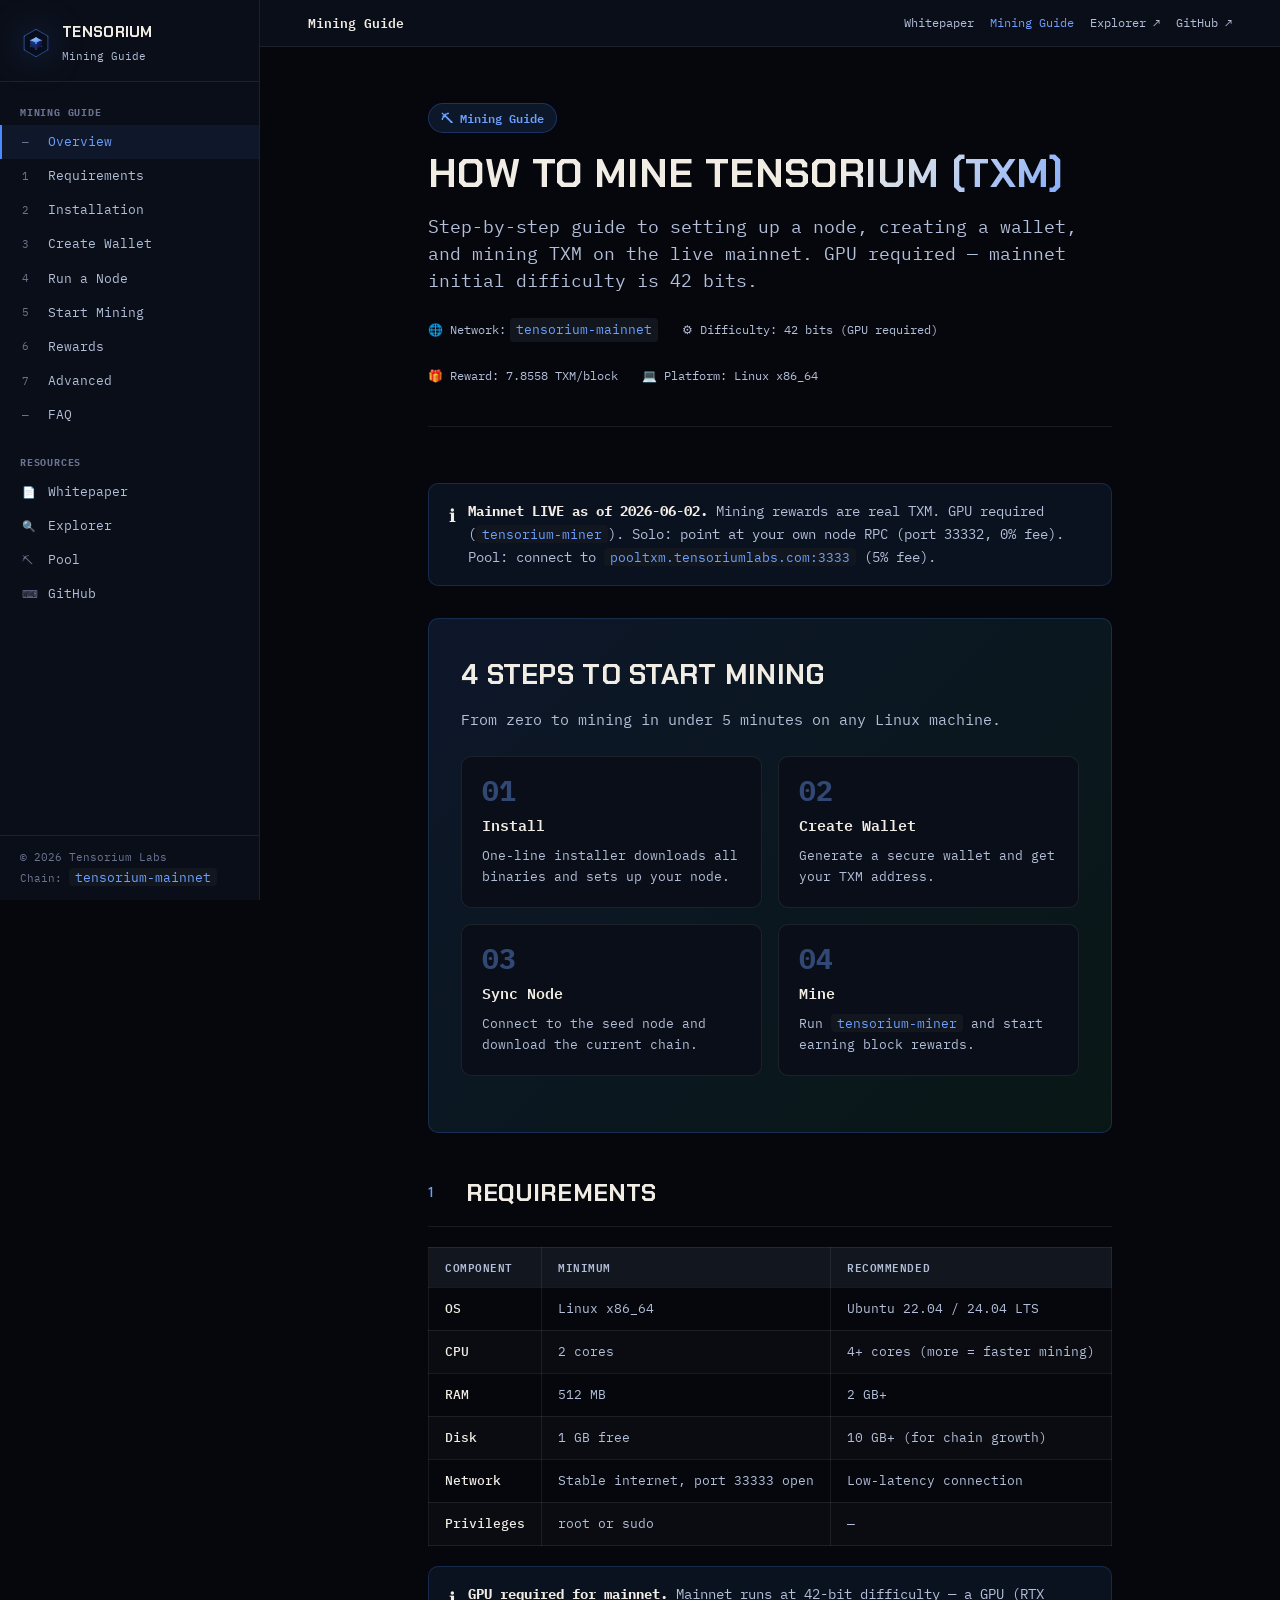
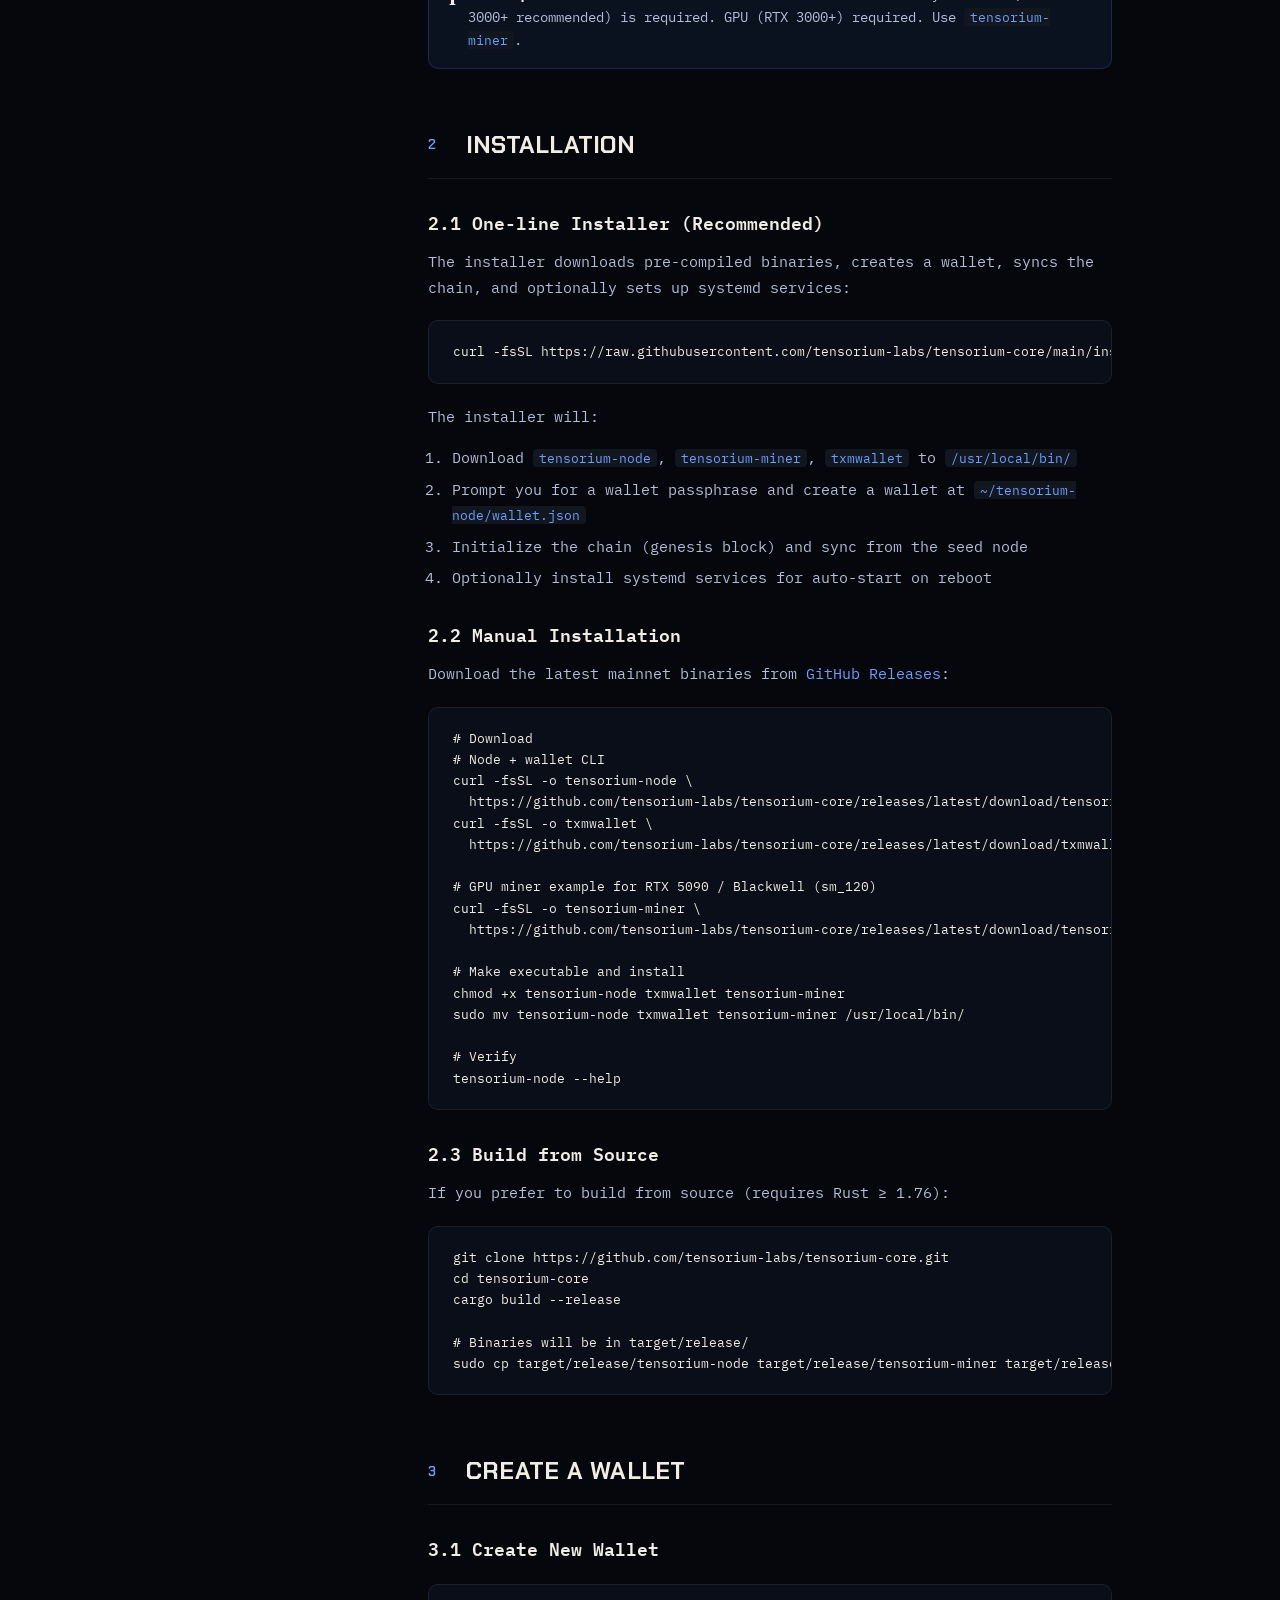
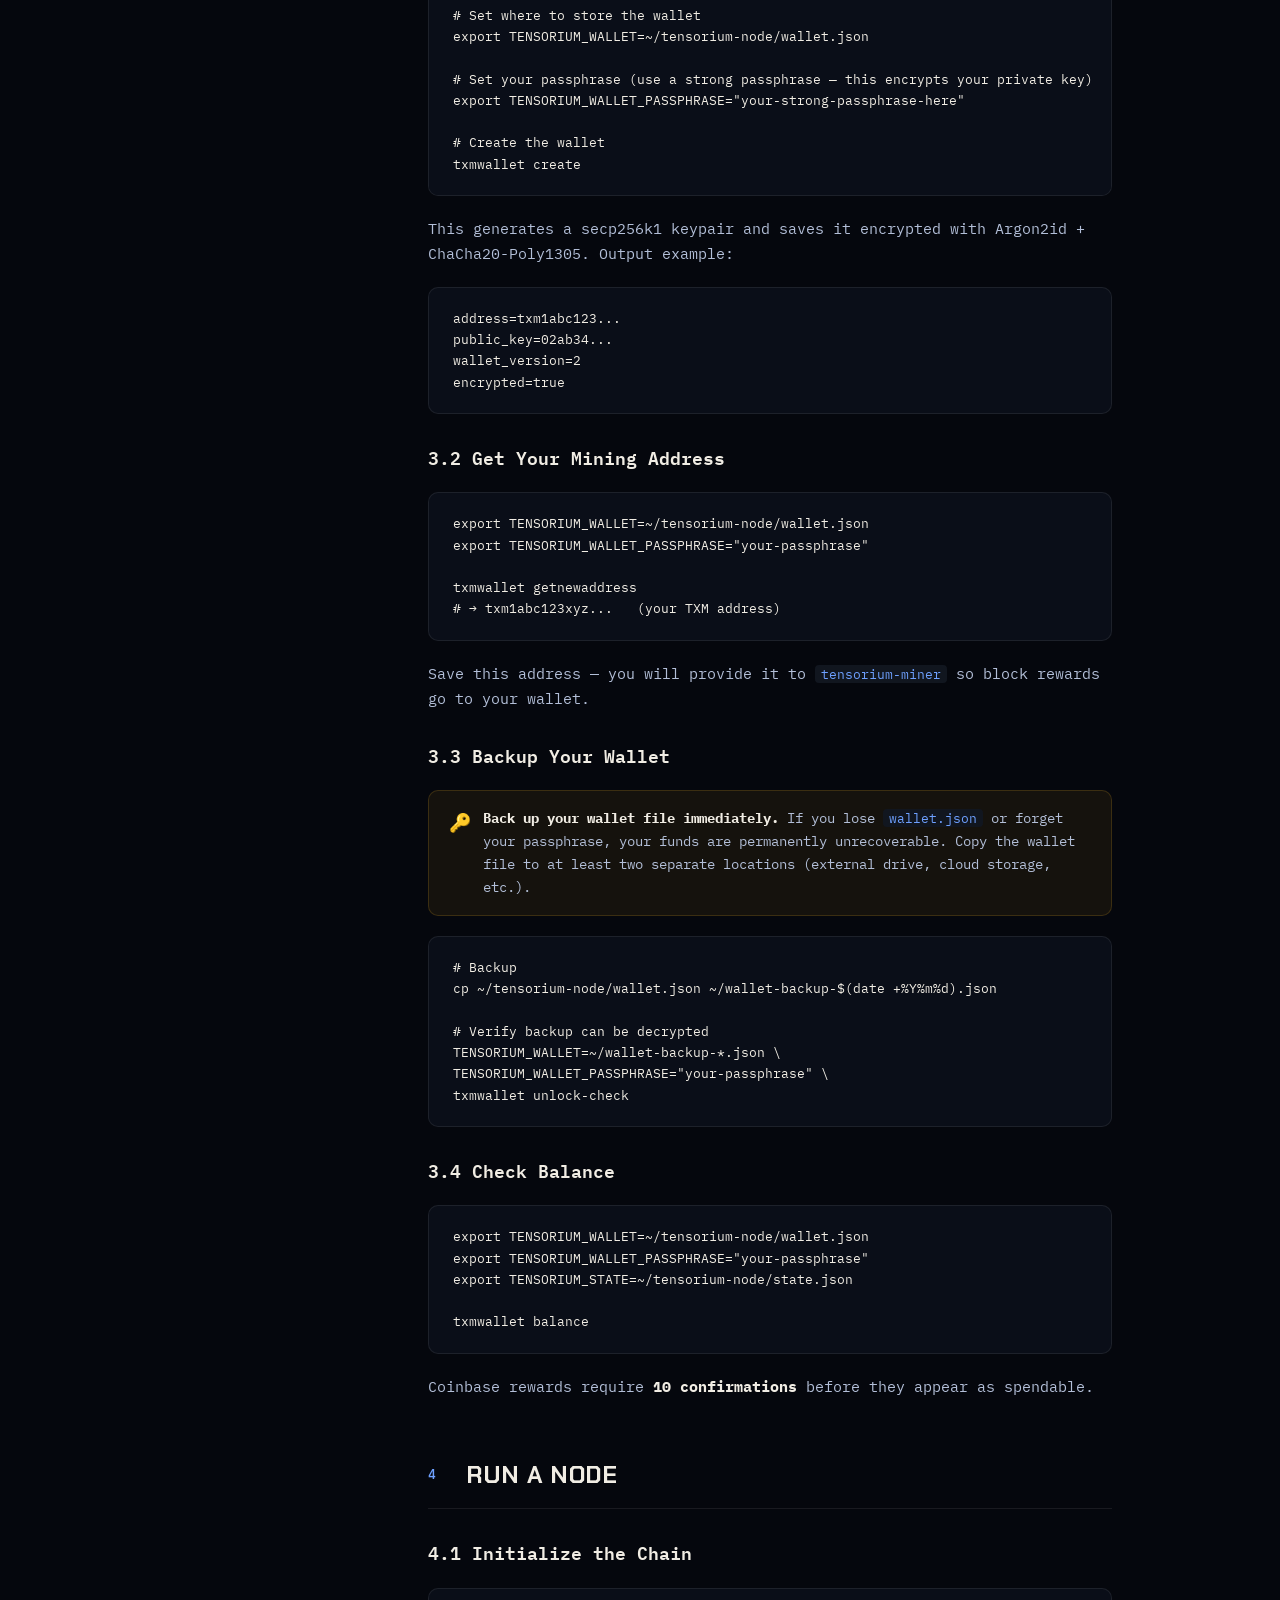
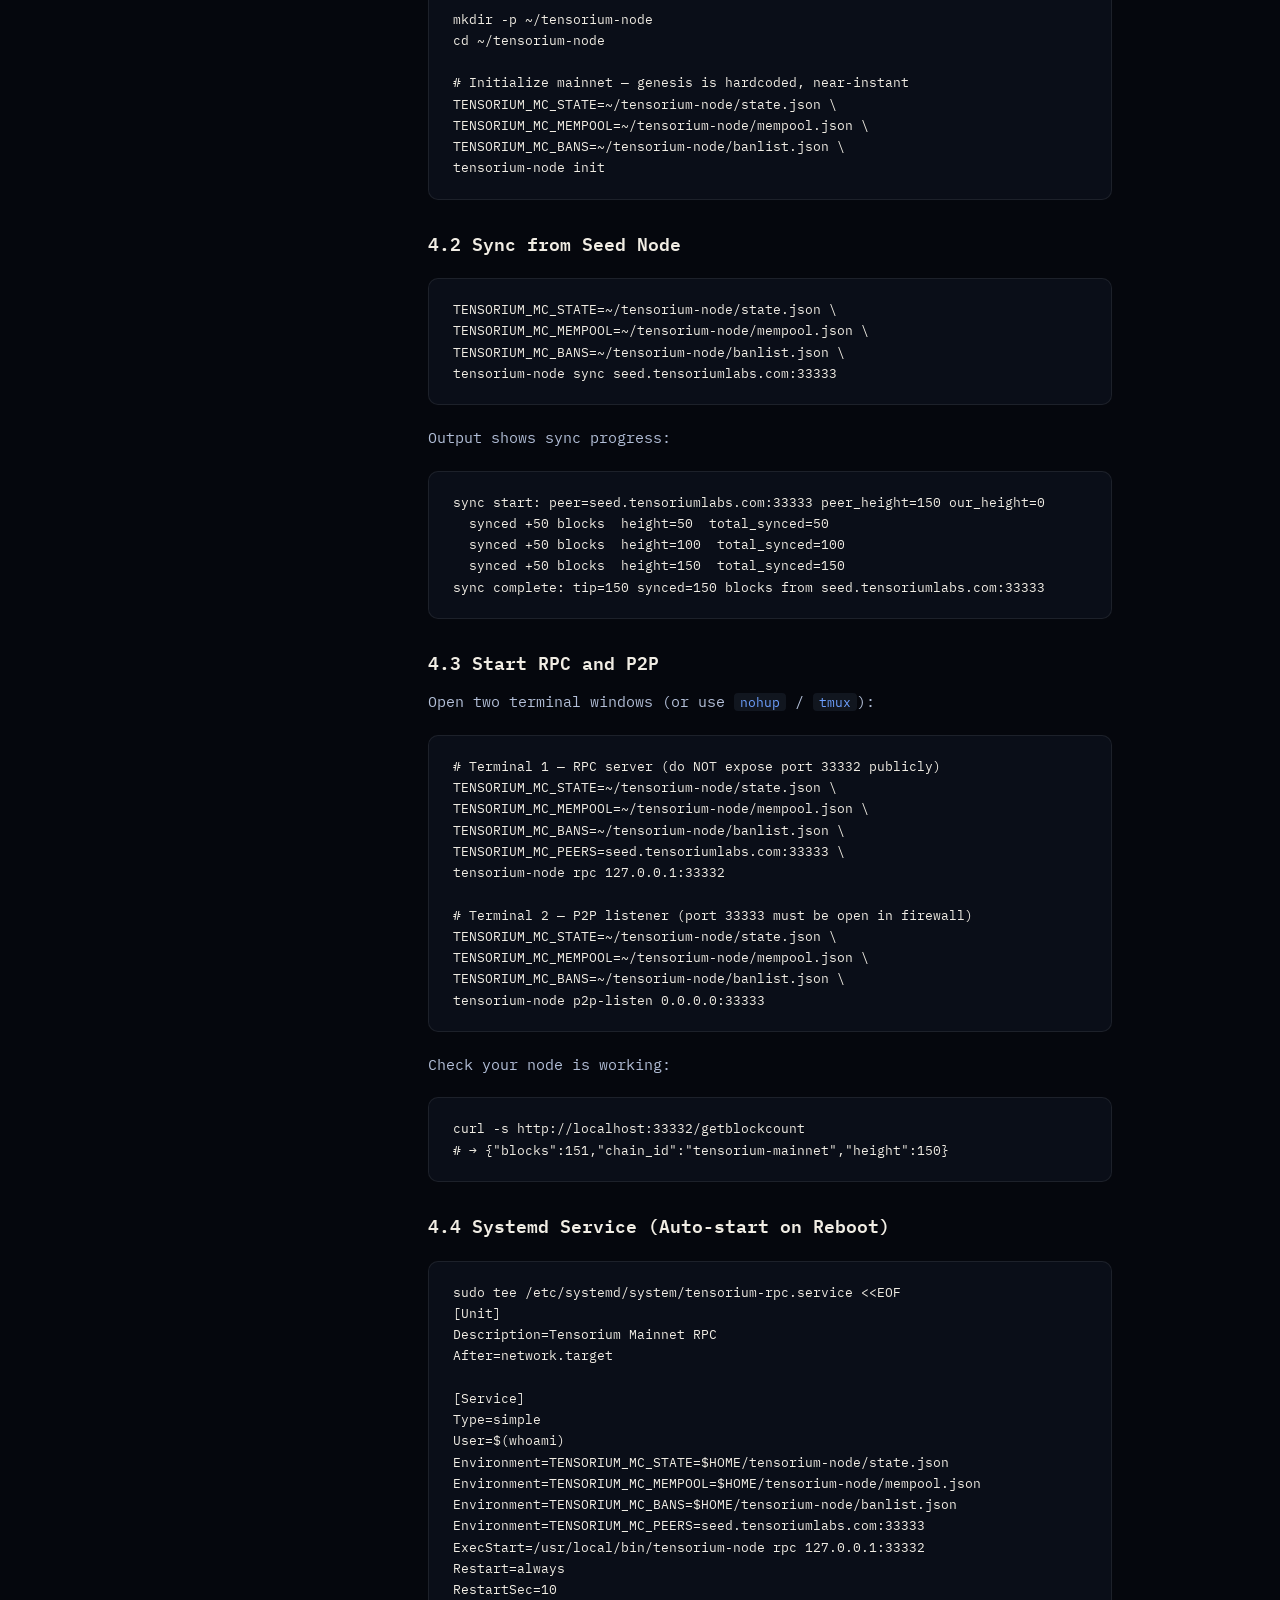
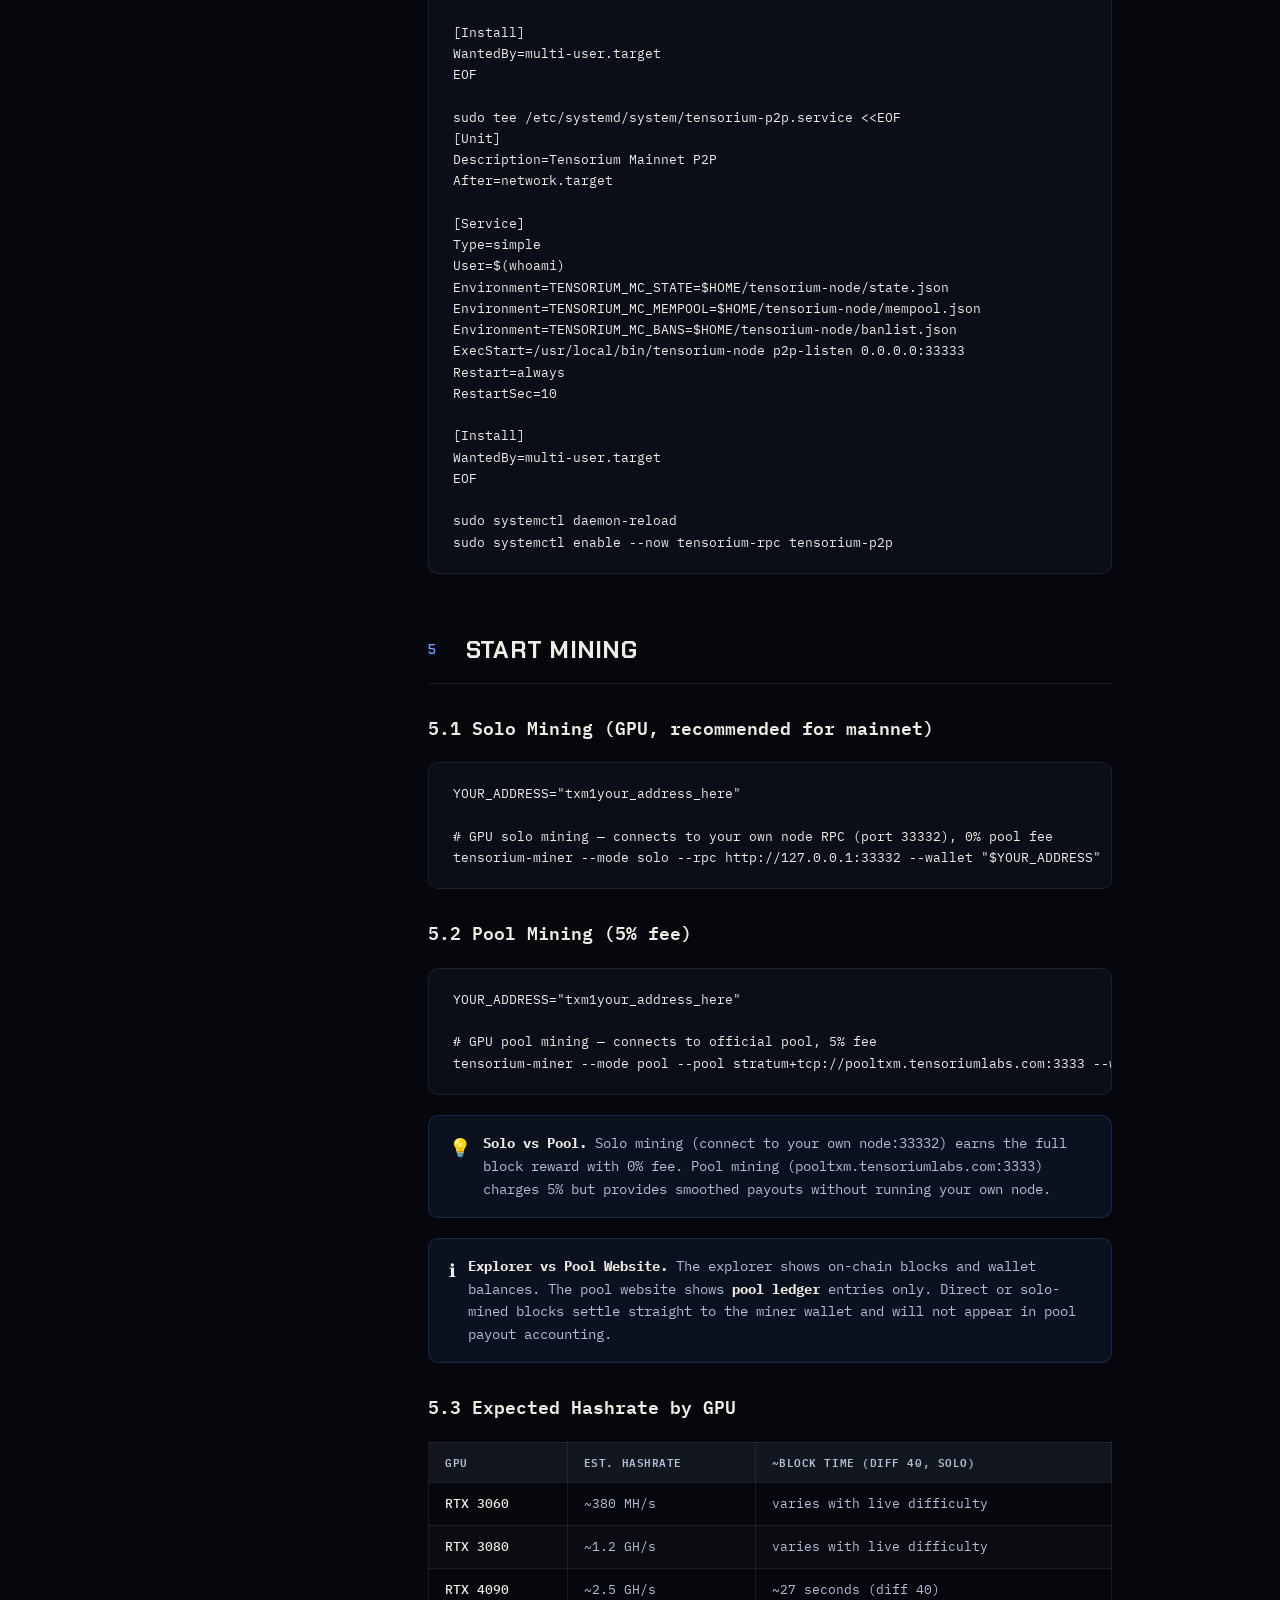
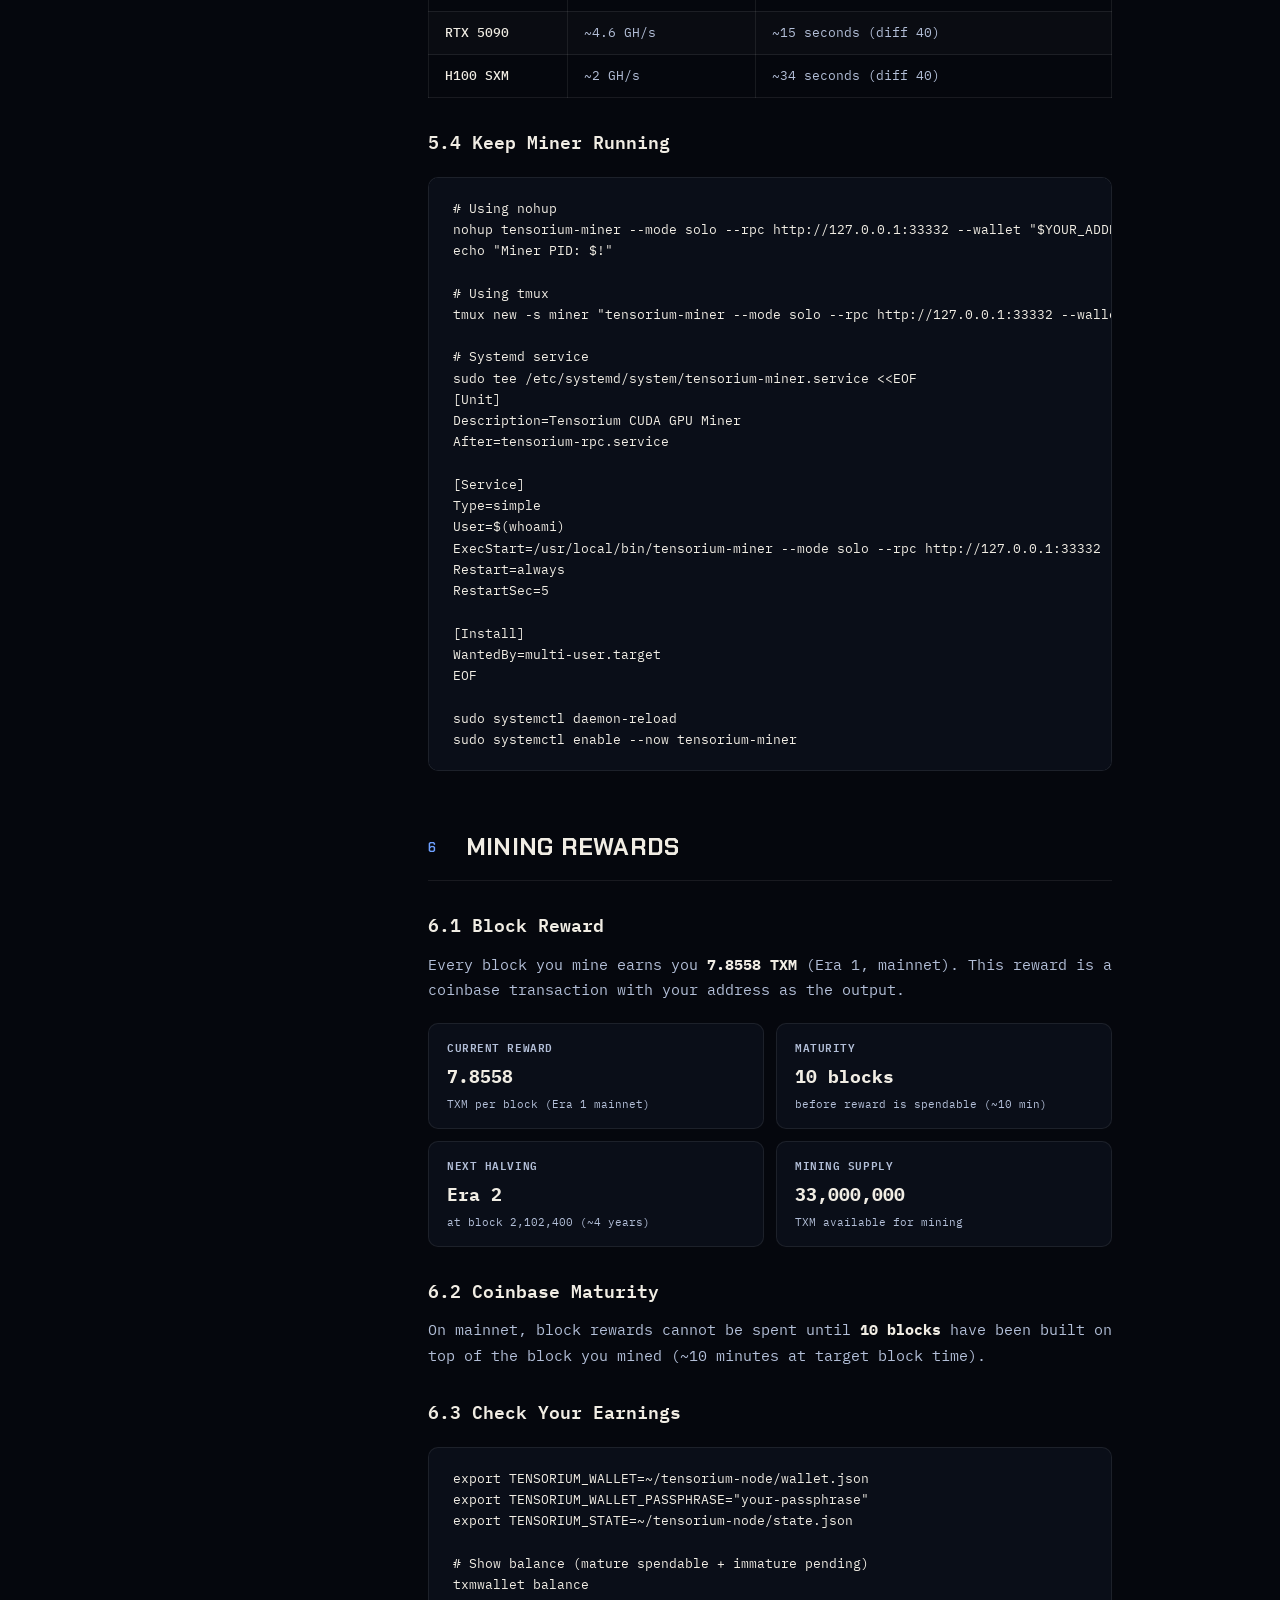
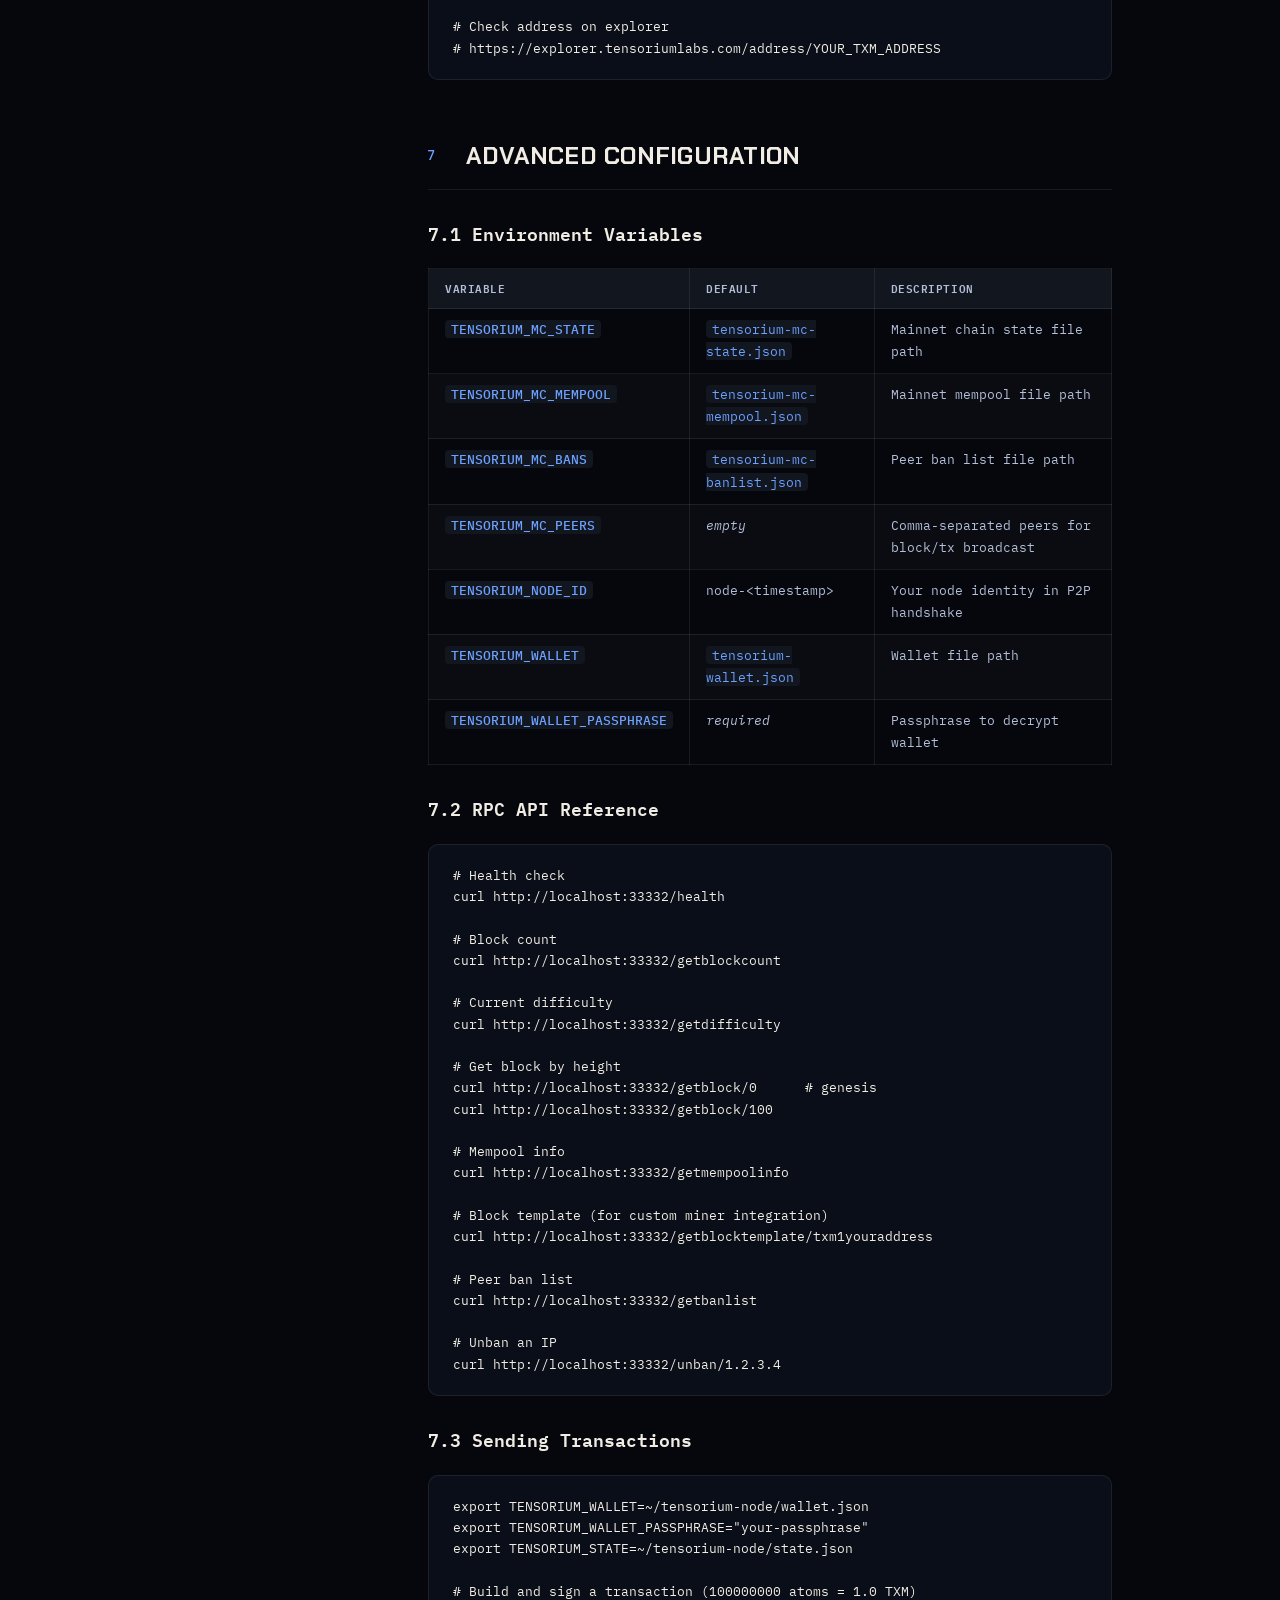
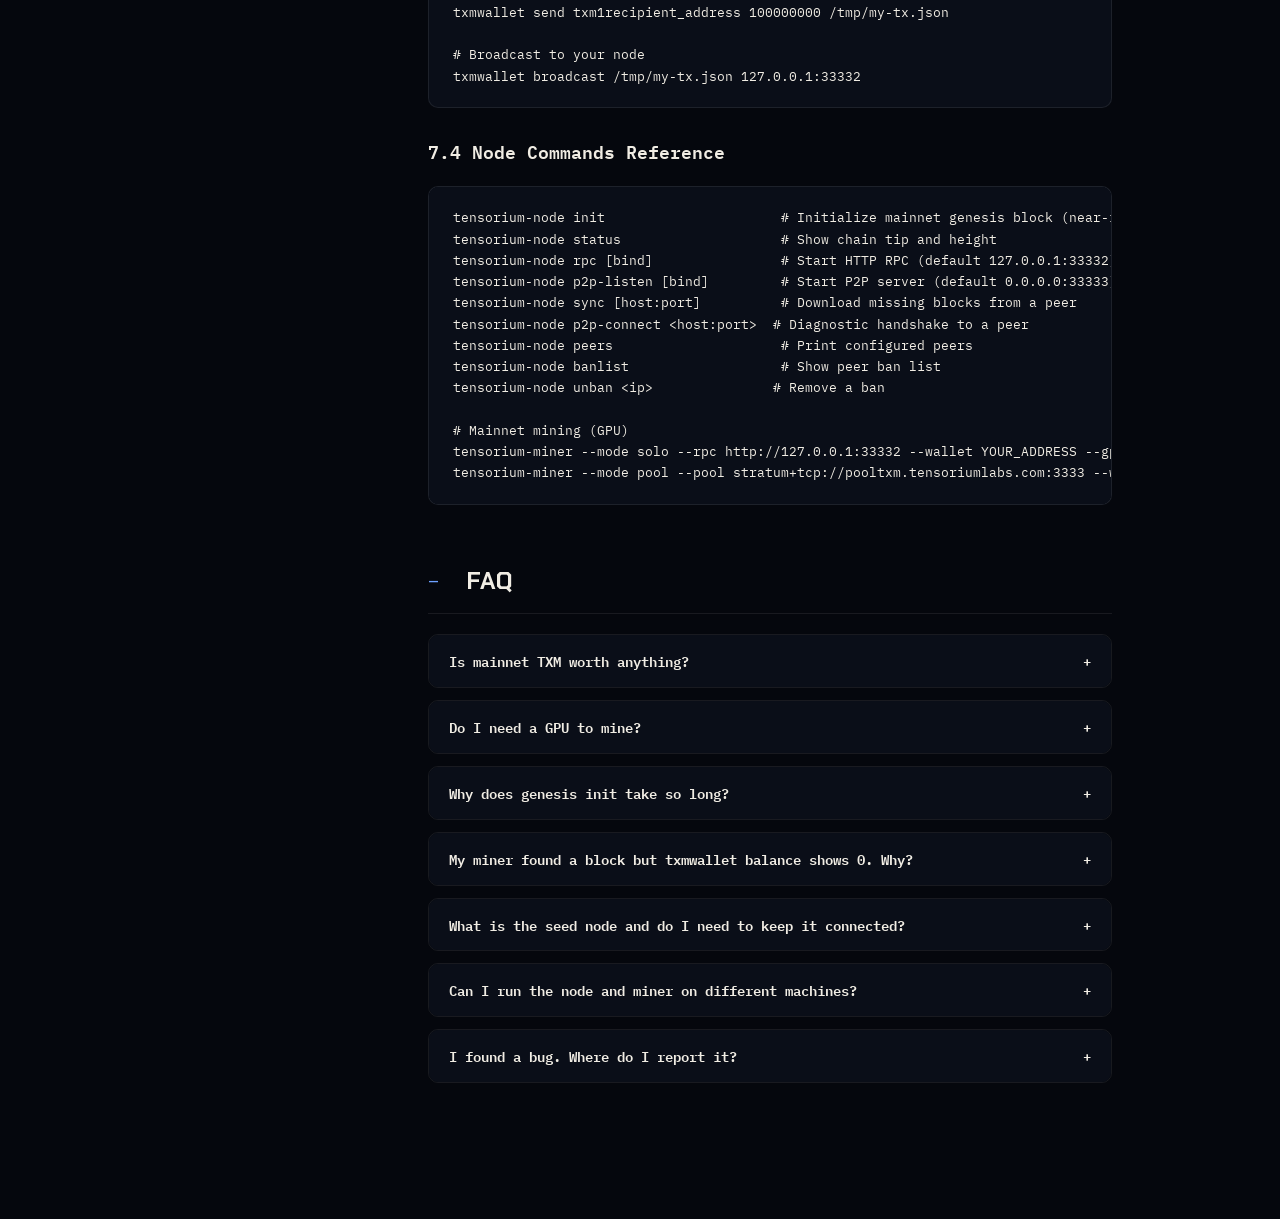
==== commit b29f27f9: "docs: finish tensorhash v1 whitepaper alignment" ====
--- a/mining.html
+++ b/mining.html
@@ -41,8 +41,8 @@
   </nav>
 
   <div class="sidebar-footer">
-    © 2025 Tensorium Labs<br>
-    Chain: <code>tensorium-mainnet-candidate-0</code>
+    © 2026 Tensorium Labs<br>
+    Chain: <code>tensorium-mainnet</code>
   </div>
 </aside>
 
@@ -64,11 +64,11 @@
     <div class="doc-header" id="overview">
       <div class="doc-tag">⛏ Mining Guide</div>
       <h1 class="doc-title">How to Mine Tensorium (TXM)</h1>
-      <p class="doc-subtitle">Step-by-step guide to setting up a node, creating a wallet, and mining TXM on the live mainnet. GPU required — mainnet initial difficulty is 40 bits.</p>
+      <p class="doc-subtitle">Step-by-step guide to setting up a node, creating a wallet, and mining TXM on the live mainnet. GPU required — mainnet initial difficulty is 42 bits.</p>
       <div class="doc-meta">
-        <span>🌐 Network: <code>tensorium-mainnet-candidate-0</code></span>
-        <span>⚙ Difficulty: 40 bits (GPU required)</span>
-        <span>🎁 Reward: 11.9027 TXM/block</span>
+        <span>🌐 Network: <code>tensorium-mainnet</code></span>
+        <span>⚙ Difficulty: 42 bits (GPU required)</span>
+        <span>🎁 Reward: 7.8558 TXM/block</span>
         <span>💻 Platform: Linux x86_64</span>
       </div>
     </div>
@@ -126,7 +126,7 @@
 
       <div class="callout callout-info">
         <span class="callout-icon">ℹ</span>
-        <div class="callout-body"><strong>GPU required for mainnet.</strong> Mainnet runs at 40-bit difficulty — a GPU (RTX 3000+ recommended) is required. GPU (RTX 3000+) required. Use <code>tensorium-miner</code>.</div>
+        <div class="callout-body"><strong>GPU required for mainnet.</strong> Mainnet runs at 42-bit difficulty — a GPU (RTX 3000+ recommended) is required. GPU (RTX 3000+) required. Use <code>tensorium-miner</code>.</div>
       </div>
     </div>
 
@@ -151,14 +151,15 @@
       <p>Download the latest mainnet binaries from <a href="https://github.com/tensorium-labs/tensorium-core/releases" target="_blank">GitHub Releases</a>:</p>
 
       <pre># Download
-RELEASE="v0.3.3-mainnet"
-BASE="https://github.com/tensorium-labs/tensorium-core/releases/download/${RELEASE}"
-
-curl -fsSL -o tensorium-node  "${BASE}/tensorium-node-linux-x86_64"
-curl -fsSL -o txmwallet        "${BASE}/txmwallet-linux-x86_64"
-
-# Download tensorium-miner for your GPU (sm_86 = RTX 3000/4000 series)
-curl -fsSL -o tensorium-miner "${BASE}/tensorium-miner-linux-x86_64-sm86"
+# Node + wallet CLI
+curl -fsSL -o tensorium-node \
+  https://github.com/tensorium-labs/tensorium-core/releases/latest/download/tensorium-node-linux-x86_64
+curl -fsSL -o txmwallet \
+  https://github.com/tensorium-labs/tensorium-core/releases/latest/download/txmwallet-linux-x86_64
+
+# GPU miner example for RTX 5090 / Blackwell (sm_120)
+curl -fsSL -o tensorium-miner \
+  https://github.com/tensorium-labs/tensorium-core/releases/latest/download/tensorium-miner-linux-x86_64-sm120
 
 # Make executable and install
 chmod +x tensorium-node txmwallet tensorium-miner
@@ -241,17 +242,17 @@
       <pre>mkdir -p ~/tensorium-node
 cd ~/tensorium-node
 
-# Initialize mainnet-candidate — genesis is hardcoded, near-instant
+# Initialize mainnet — genesis is hardcoded, near-instant
 TENSORIUM_MC_STATE=~/tensorium-node/state.json \
 TENSORIUM_MC_MEMPOOL=~/tensorium-node/mempool.json \
 TENSORIUM_MC_BANS=~/tensorium-node/banlist.json \
-tensorium-node mainnet-candidate init</pre>
+tensorium-node init</pre>
 
       <h3>4.2 Sync from Seed Node</h3>
       <pre>TENSORIUM_MC_STATE=~/tensorium-node/state.json \
 TENSORIUM_MC_MEMPOOL=~/tensorium-node/mempool.json \
 TENSORIUM_MC_BANS=~/tensorium-node/banlist.json \
-tensorium-node mainnet-candidate sync seed.tensoriumlabs.com:33333</pre>
+tensorium-node sync seed.tensoriumlabs.com:33333</pre>
 
       <p>Output shows sync progress:</p>
       <pre>sync start: peer=seed.tensoriumlabs.com:33333 peer_height=150 our_height=0
@@ -266,18 +267,18 @@
 TENSORIUM_MC_STATE=~/tensorium-node/state.json \
 TENSORIUM_MC_MEMPOOL=~/tensorium-node/mempool.json \
 TENSORIUM_MC_BANS=~/tensorium-node/banlist.json \
-TENSORIUM_MC_PEERS=seed.tensoriumlabs.com:33333,seed2.tensoriumlabs.com:33333 \
-tensorium-node mainnet-candidate rpc 127.0.0.1:33332
+TENSORIUM_MC_PEERS=seed.tensoriumlabs.com:33333 \
+tensorium-node rpc 127.0.0.1:33332
 
 # Terminal 2 — P2P listener (port 33333 must be open in firewall)
 TENSORIUM_MC_STATE=~/tensorium-node/state.json \
 TENSORIUM_MC_MEMPOOL=~/tensorium-node/mempool.json \
 TENSORIUM_MC_BANS=~/tensorium-node/banlist.json \
-tensorium-node mainnet-candidate p2p-listen 0.0.0.0:33333</pre>
+tensorium-node p2p-listen 0.0.0.0:33333</pre>
 
       <p>Check your node is working:</p>
       <pre>curl -s http://localhost:33332/getblockcount
-# → {"blocks":151,"chain_id":"tensorium-mainnet-candidate-0","height":150}</pre>
+# → {"blocks":151,"chain_id":"tensorium-mainnet","height":150}</pre>
 
       <h3>4.4 Systemd Service (Auto-start on Reboot)</h3>
       <pre>sudo tee /etc/systemd/system/tensorium-rpc.service &lt;&lt;EOF
@@ -291,8 +292,8 @@
 Environment=TENSORIUM_MC_STATE=$HOME/tensorium-node/state.json
 Environment=TENSORIUM_MC_MEMPOOL=$HOME/tensorium-node/mempool.json
 Environment=TENSORIUM_MC_BANS=$HOME/tensorium-node/banlist.json
-Environment=TENSORIUM_MC_PEERS=seed.tensoriumlabs.com:33333,seed2.tensoriumlabs.com:33333
-ExecStart=/usr/local/bin/tensorium-node mainnet-candidate rpc 127.0.0.1:33332
+Environment=TENSORIUM_MC_PEERS=seed.tensoriumlabs.com:33333
+ExecStart=/usr/local/bin/tensorium-node rpc 127.0.0.1:33332
 Restart=always
 RestartSec=10
 
@@ -311,7 +312,7 @@
 Environment=TENSORIUM_MC_STATE=$HOME/tensorium-node/state.json
 Environment=TENSORIUM_MC_MEMPOOL=$HOME/tensorium-node/mempool.json
 Environment=TENSORIUM_MC_BANS=$HOME/tensorium-node/banlist.json
-ExecStart=/usr/local/bin/tensorium-node mainnet-candidate p2p-listen 0.0.0.0:33333
+ExecStart=/usr/local/bin/tensorium-node p2p-listen 0.0.0.0:33333
 Restart=always
 RestartSec=10
 
@@ -397,33 +398,33 @@
       <h2 class="section-title"><span class="section-num">6</span> Mining Rewards</h2>
 
       <h3>6.1 Block Reward</h3>
-      <p>Every block you mine earns you <strong>11.9027 TXM</strong> (Era 1, mainnet). This reward is a coinbase transaction with your address as the output.</p>
+      <p>Every block you mine earns you <strong>7.8558 TXM</strong> (Era 1, mainnet). This reward is a coinbase transaction with your address as the output.</p>
 
       <div class="spec-grid">
         <div class="spec-item">
           <div class="spec-label">Current Reward</div>
-          <div class="spec-value">11.9027</div>
+          <div class="spec-value">7.8558</div>
           <div class="spec-sub">TXM per block (Era 1 mainnet)</div>
         </div>
         <div class="spec-item">
           <div class="spec-label">Maturity</div>
-          <div class="spec-value">100 blocks</div>
-          <div class="spec-sub">before reward is spendable (~100 min)</div>
+          <div class="spec-value">10 blocks</div>
+          <div class="spec-sub">before reward is spendable (~10 min)</div>
         </div>
         <div class="spec-item">
           <div class="spec-label">Next Halving</div>
           <div class="spec-value">Era 2</div>
-          <div class="spec-sub">at block 1,051,200 (~2 years)</div>
+          <div class="spec-sub">at block 2,102,400 (~4 years)</div>
         </div>
         <div class="spec-item">
           <div class="spec-label">Mining Supply</div>
-          <div class="spec-value">25,000,000</div>
+          <div class="spec-value">33,000,000</div>
           <div class="spec-sub">TXM available for mining</div>
         </div>
       </div>
 
       <h3>6.2 Coinbase Maturity</h3>
-      <p>On mainnet, block rewards cannot be spent until <strong>100 blocks</strong> have been built on top of the block you mined (~100 minutes at target block time).</p>
+      <p>On mainnet, block rewards cannot be spent until <strong>10 blocks</strong> have been built on top of the block you mined (~10 minutes at target block time).</p>
 
       <h3>6.3 Check Your Earnings</h3>
       <pre>export TENSORIUM_WALLET=~/tensorium-node/wallet.json
@@ -495,11 +496,11 @@
 txmwallet broadcast /tmp/my-tx.json 127.0.0.1:33332</pre>
 
       <h3>7.4 Node Commands Reference</h3>
-      <pre>tensorium-node mainnet-candidate init                      # Initialize mainnet genesis block (near-instant)
-tensorium-node mainnet-candidate status                    # Show chain tip and height
-tensorium-node mainnet-candidate rpc [bind]                # Start HTTP RPC (default 127.0.0.1:33332)
-tensorium-node mainnet-candidate p2p-listen [bind]         # Start P2P server (default 0.0.0.0:33333)
-tensorium-node mainnet-candidate sync [host:port]          # Download missing blocks from a peer
+      <pre>tensorium-node init                      # Initialize mainnet genesis block (near-instant)
+tensorium-node status                    # Show chain tip and height
+tensorium-node rpc [bind]                # Start HTTP RPC (default 127.0.0.1:33332)
+tensorium-node p2p-listen [bind]         # Start P2P server (default 0.0.0.0:33333)
+tensorium-node sync [host:port]          # Download missing blocks from a peer
 tensorium-node p2p-connect &lt;host:port&gt;  # Diagnostic handshake to a peer
 tensorium-node peers                     # Print configured peers
 tensorium-node banlist                   # Show peer ban list
@@ -528,7 +529,7 @@
           Do I need a GPU to mine? <span>+</span>
         </div>
         <div class="faq-a">
-          Yes. Mainnet runs at 40-bit initial difficulty — a GPU (RTX 3000+ recommended) is required. Download <code>tensorium-miner</code> from the <a href="https://github.com/tensorium-labs/tensorium-core/releases" target="_blank">latest release</a>.
+          Yes. Mainnet runs at 42-bit initial difficulty — a GPU (RTX 3000+ recommended) is required. Download <code>tensorium-miner</code> from the <a href="https://github.com/tensorium-labs/tensorium-core/releases" target="_blank">latest release</a>.
         </div>
       </div>
 
@@ -537,7 +538,7 @@
           Why does genesis init take so long? <span>+</span>
         </div>
         <div class="faq-a">
-          The mainnet genesis is hardcoded in the binary. Running <code>tensorium-node mainnet-candidate init</code> should be near-instant. If it hangs, check you have the correct binary version (<code>v0.3.3-mainnet</code> or later).
+          The mainnet genesis is hardcoded in the binary. Running <code>tensorium-node init</code> should be near-instant. If it hangs, update to the latest mainnet v1 release.
         </div>
       </div>
 
@@ -555,7 +556,7 @@
           What is the seed node and do I need to keep it connected? <span>+</span>
         </div>
         <div class="faq-a">
-          The bootstrap seeds are <code>seed.tensoriumlabs.com:33333</code> and <code>seed2.tensoriumlabs.com:33333</code>. Use both in <code>TENSORIUM_MC_PEERS</code> for initial sync and better propagation redundancy.
+          The canonical bootstrap seed is <code>seed.tensoriumlabs.com:33333</code>. Use it in <code>TENSORIUM_MC_PEERS</code> for initial sync.
         </div>
       </div>
 
--- a/css/style.css
+++ b/css/style.css
@@ -1,22 +1,24 @@
-@import url('https://fonts.googleapis.com/css2?family=Inter:wght@400;500;600;700&family=JetBrains+Mono:wght@400;500&family=Lora:ital,wght@0,400;0,600;1,400&display=swap');
+@import url('https://fonts.googleapis.com/css2?family=Chakra+Petch:wght@500;600;700&family=IBM+Plex+Mono:wght@400;500;600&display=swap');
 
 :root {
-  --bg:         #F5F0E8;
-  --surface:    #FFFFFF;
-  --surface2:   #FAF7F2;
-  --border:     #E1DBD0;
-  --border2:    #D0C9BC;
-  --primary:    #E05C0B;
-  --primary-l:  #F07230;
-  --blue:       #1D4ED8;
-  --green:      #16a34a;
-  --yellow:     #b45309;
-  --text:       #1C1916;
-  --text2:      #6B6560;
-  --text3:      #9C9890;
+  /* Tensorium official dark + electric-blue brand (matches tensoriumlabs.com) */
+  --bg:         #05070D;
+  --surface:    #0a0e18;
+  --surface2:   #11161f;
+  --border:     rgba(255,255,255,.08);
+  --border2:    rgba(76,136,255,.22);
+  --primary:    #4C88FF;
+  --primary-l:  #6EA0FF;
+  --blue:       #4C88FF;
+  --green:      #39d98a;
+  --yellow:     #d29922;
+  --text:       #F1EDE4;
+  --text2:      #b3bfd8;
+  --text3:      #6b7390;
   --sidebar-w:  260px;
   --content-w:  780px;
   --radius:     10px;
+  --font-heading: "Chakra Petch", sans-serif;
 }
 
 *, *::before, *::after { box-sizing: border-box; margin: 0; padding: 0; }
@@ -24,7 +26,7 @@
 html { scroll-behavior: smooth; }
 
 body {
-  font-family: 'Inter', system-ui, sans-serif;
+  font-family: 'IBM Plex Mono', ui-monospace, monospace;
   background: var(--bg);
   color: var(--text);
   font-size: 15px;
@@ -73,10 +75,10 @@
   display: block;
   flex-shrink: 0;
   object-fit: contain;
-  filter: drop-shadow(0 0 18px rgba(224, 92, 11, 0.18));
-}
-
-.logo-text { font-weight: 700; font-size: 15px; color: var(--text); }
+  filter: drop-shadow(0 0 18px rgba(76, 136, 255, 0.25));
+}
+
+.logo-text { font-family: var(--font-heading); text-transform: uppercase; letter-spacing: .02em; font-weight: 700; font-size: 15px; color: var(--text); }
 .logo-sub  { font-size: 11px; color: var(--text2); margin-top: 1px; }
 
 .sidebar-nav { padding: 16px 0; flex: 1; }
@@ -103,7 +105,7 @@
 }
 
 .nav-link:hover { color: var(--text); background: var(--surface2); text-decoration: none; }
-.nav-link.active { color: var(--primary-l); border-left-color: var(--primary); background: rgba(224,92,11,.08); }
+.nav-link.active { color: var(--primary-l); border-left-color: var(--primary); background: rgba(76,136,255,.08); }
 .nav-link .nav-num { font-size: 11px; color: var(--text3); min-width: 18px; }
 
 .sidebar-footer {
@@ -155,9 +157,9 @@
   display: inline-flex;
   align-items: center;
   gap: 6px;
-  background: rgba(224,92,11,.12);
+  background: rgba(76,136,255,.12);
   color: var(--primary-l);
-  border: 1px solid rgba(224,92,11,.25);
+  border: 1px solid rgba(76,136,255,.25);
   padding: 4px 12px;
   border-radius: 20px;
   font-size: 12px;
@@ -166,6 +168,9 @@
 }
 
 .doc-title {
+  font-family: var(--font-heading);
+  text-transform: uppercase;
+  letter-spacing: .01em;
   font-size: 40px;
   font-weight: 700;
   line-height: 1.2;
@@ -198,6 +203,9 @@
 .section { margin-bottom: 56px; scroll-margin-top: 80px; }
 
 h2.section-title {
+  font-family: var(--font-heading);
+  text-transform: uppercase;
+  letter-spacing: .01em;
   font-size: 24px;
   font-weight: 700;
   color: var(--text);
@@ -285,7 +293,7 @@
 td strong { color: var(--text); }
 td:first-child { color: var(--text); font-weight: 500; }
 
-tr:nth-child(even) td { background: rgba(28,25,22,.025); }
+tr:nth-child(even) td { background: rgba(255,255,255,.02); }
 
 /* Code blocks */
 pre {
@@ -294,7 +302,7 @@
   border-radius: var(--radius);
   padding: 20px 24px;
   overflow-x: auto;
-  font-family: 'JetBrains Mono', monospace;
+  font-family: 'IBM Plex Mono', monospace;
   font-size: 12.5px;
   line-height: 1.7;
   color: var(--text);
@@ -302,7 +310,7 @@
 }
 
 code {
-  font-family: 'JetBrains Mono', monospace;
+  font-family: 'IBM Plex Mono', monospace;
   font-size: 12.5px;
   background: var(--surface2);
   padding: 1px 6px;
@@ -331,9 +339,9 @@
 .callout-body { color: var(--text2); }
 .callout-body strong { color: var(--text); }
 
-.callout-info    { background: rgba(29,78,216,.08);  border: 1px solid rgba(29,78,216,.2); }
-.callout-warn    { background: rgba(180,83,9,.08);   border: 1px solid rgba(180,83,9,.2); }
-.callout-success { background: rgba(22,163,74,.08);  border: 1px solid rgba(22,163,74,.2); }
+.callout-info    { background: rgba(76,136,255,.08);  border: 1px solid rgba(76,136,255,.2); }
+.callout-warn    { background: rgba(210,153,34,.08);   border: 1px solid rgba(210,153,34,.2); }
+.callout-success { background: rgba(57,217,138,.08);  border: 1px solid rgba(57,217,138,.2); }
 
 /* Emission chart */
 .emission-bars { margin: 20px 0; }
@@ -351,7 +359,7 @@
 .era-row:last-child { border-bottom: none; }
 
 .era-num { color: var(--text2); text-align: right; }
-.era-reward { color: var(--text); font-family: 'JetBrains Mono', monospace; font-size: 12px; }
+.era-reward { color: var(--text); font-family: 'IBM Plex Mono', monospace; font-size: 12px; }
 .era-bar-wrap { background: var(--surface2); border-radius: 3px; height: 6px; overflow: hidden; }
 .era-bar { height: 100%; border-radius: 3px; background: linear-gradient(90deg, var(--primary), var(--primary-l)); }
 .era-pct { color: var(--text2); text-align: right; font-size: 11px; }
@@ -396,27 +404,27 @@
   margin-top: 2px;
 }
 
-.phase-dot.done    { background: rgba(22,163,74,.15);  color: var(--green); border: 2px solid var(--green); }
-.phase-dot.active  { background: rgba(224,92,11,.2); color: var(--primary-l); border: 2px solid var(--primary); }
+.phase-dot.done    { background: rgba(57,217,138,.15);  color: var(--green); border: 2px solid var(--green); }
+.phase-dot.active  { background: rgba(76,136,255,.2); color: var(--primary-l); border: 2px solid var(--primary); }
 .phase-dot.pending { background: var(--surface2); color: var(--text3); border: 2px solid var(--border); }
 
 .phase-title { font-weight: 600; color: var(--text); margin-bottom: 4px; }
 .phase-desc  { font-size: 13px; color: var(--text2); }
 .phase-tag   { display: inline-block; font-size: 10px; font-weight: 700; padding: 1px 8px; border-radius: 10px; margin-left: 8px; vertical-align: middle; }
-.phase-tag.done    { background: rgba(22,163,74,.15);  color: var(--green); }
-.phase-tag.active  { background: rgba(224,92,11,.15); color: var(--primary-l); }
+.phase-tag.done    { background: rgba(57,217,138,.15);  color: var(--green); }
+.phase-tag.active  { background: rgba(76,136,255,.15); color: var(--primary-l); }
 .phase-tag.pending { background: var(--surface2); color: var(--text3); }
 
 /* Mining page hero */
 .mining-hero {
-  background: linear-gradient(135deg, rgba(224,92,11,.12), rgba(22,163,74,.08));
-  border: 1px solid rgba(224,92,11,.2);
+  background: linear-gradient(135deg, rgba(76,136,255,.12), rgba(57,217,138,.08));
+  border: 1px solid rgba(76,136,255,.2);
   border-radius: var(--radius);
   padding: 32px;
   margin-bottom: 40px;
 }
 
-.mining-hero-title { font-size: 28px; font-weight: 700; margin-bottom: 8px; }
+.mining-hero-title { font-family: var(--font-heading); text-transform: uppercase; letter-spacing: .01em; font-size: 28px; font-weight: 700; margin-bottom: 8px; }
 .mining-hero-sub   { color: var(--text2); margin-bottom: 20px; }
 
 .step-grid {
@@ -488,7 +496,10 @@
 }
 
 @media (max-width: 600px) {
-  .doc-title { font-size: 28px; }
+  .doc-title {
+  font-family: var(--font-heading);
+  text-transform: uppercase;
+  letter-spacing: .01em; font-size: 28px; }
   .era-row   { grid-template-columns: 36px 1fr 60px; }
   .era-bar-wrap { display: none; }
 }
